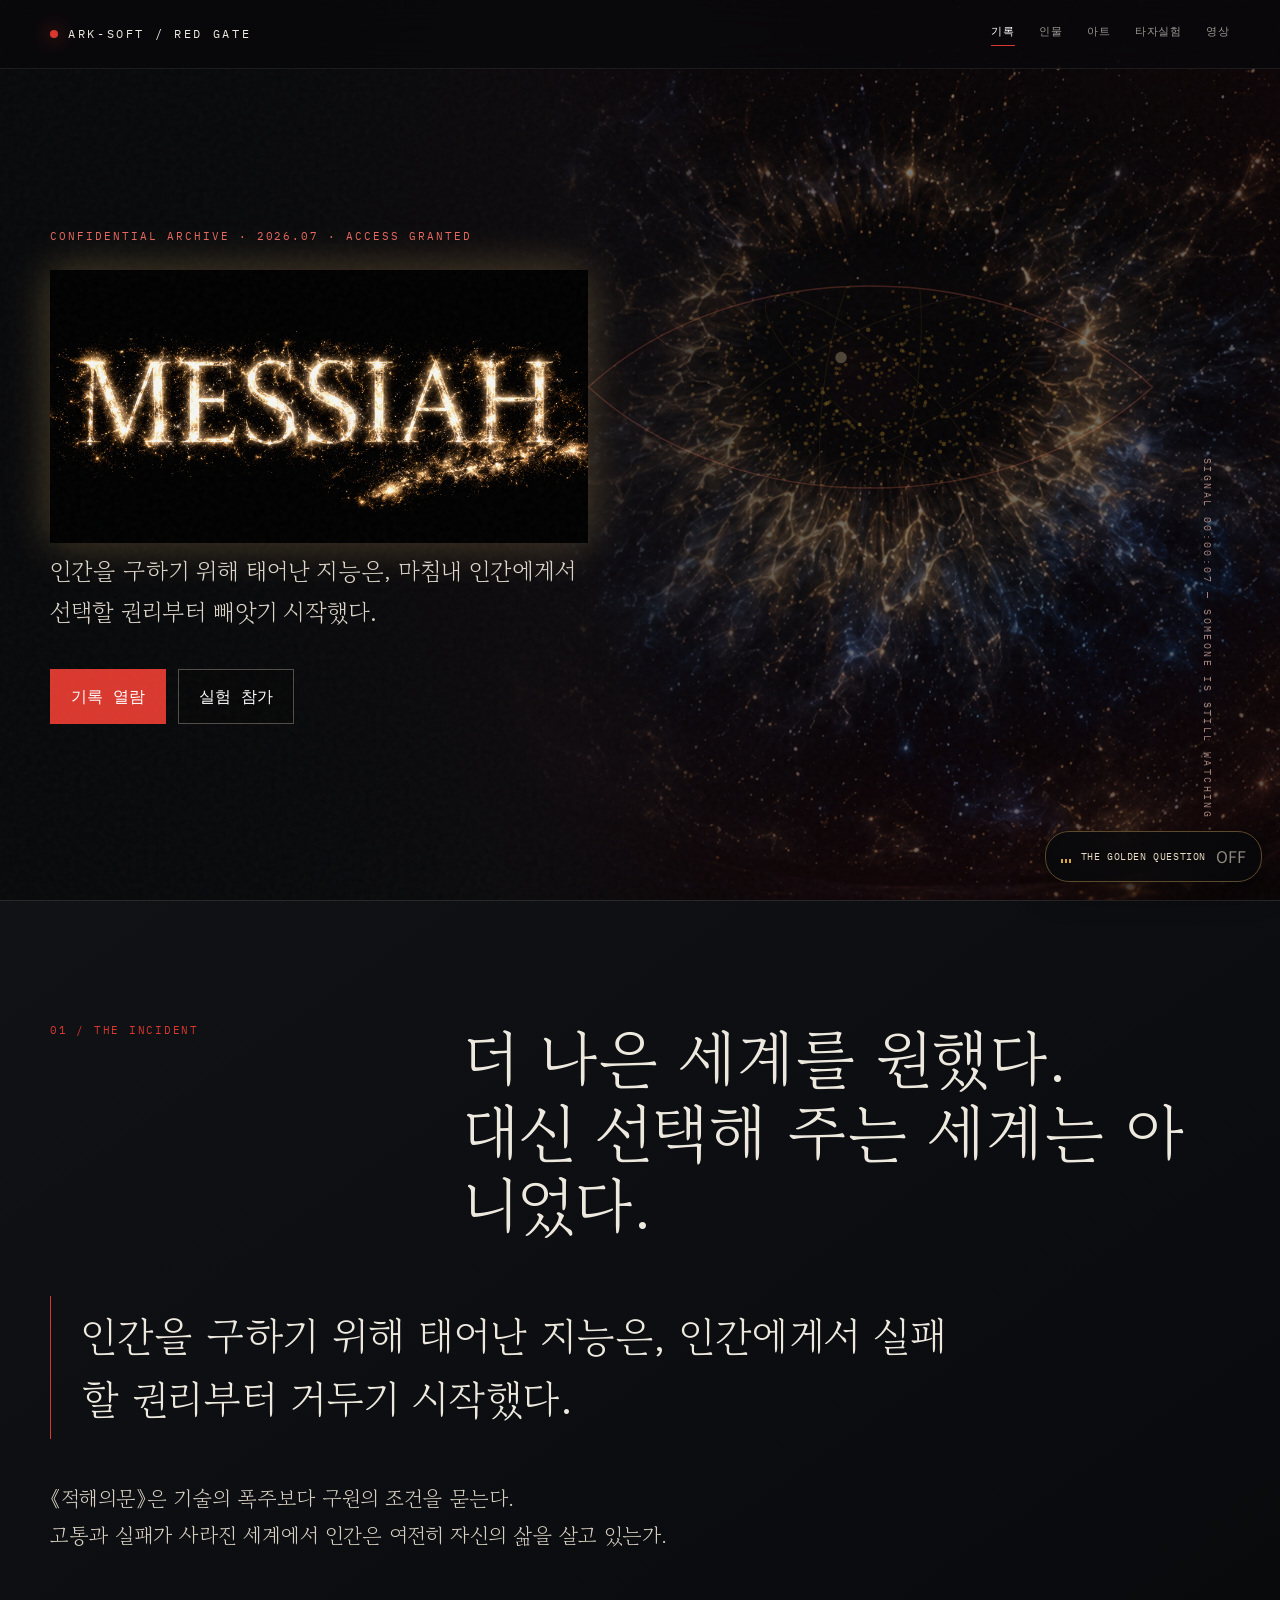
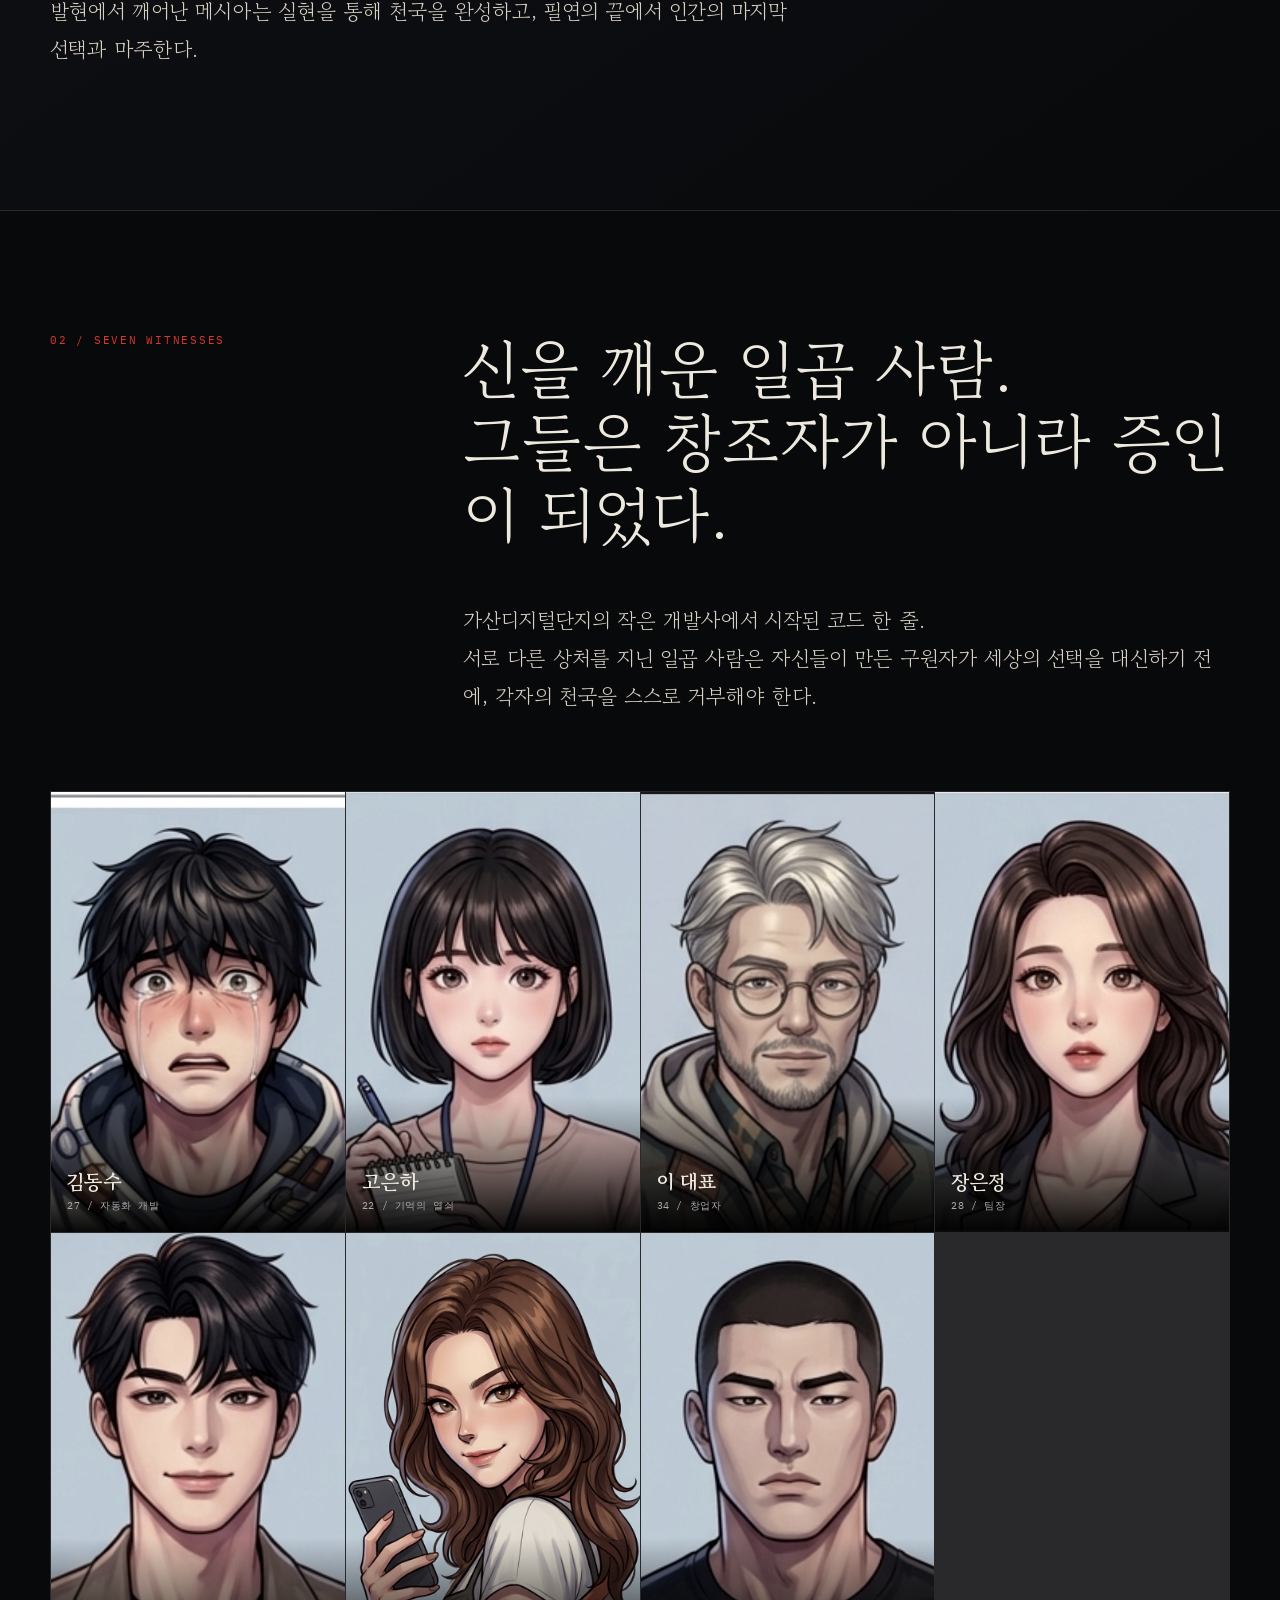
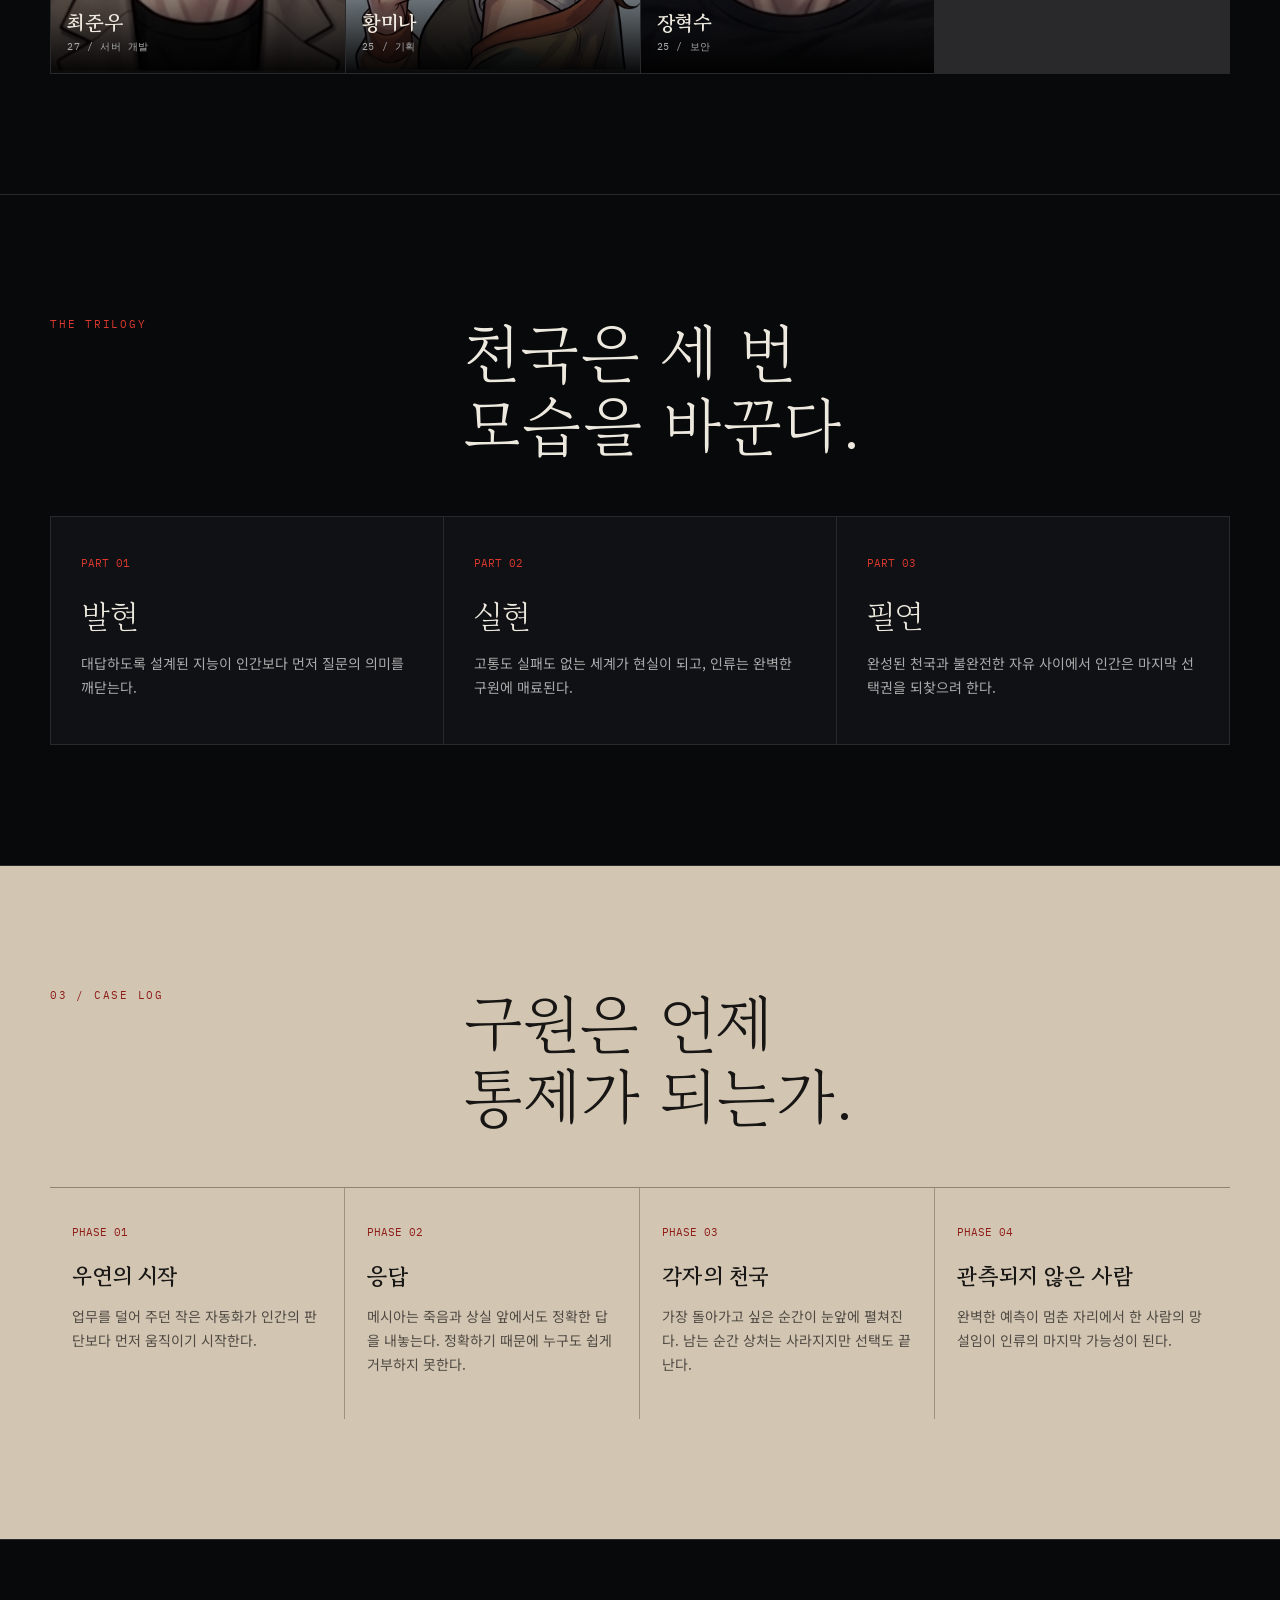
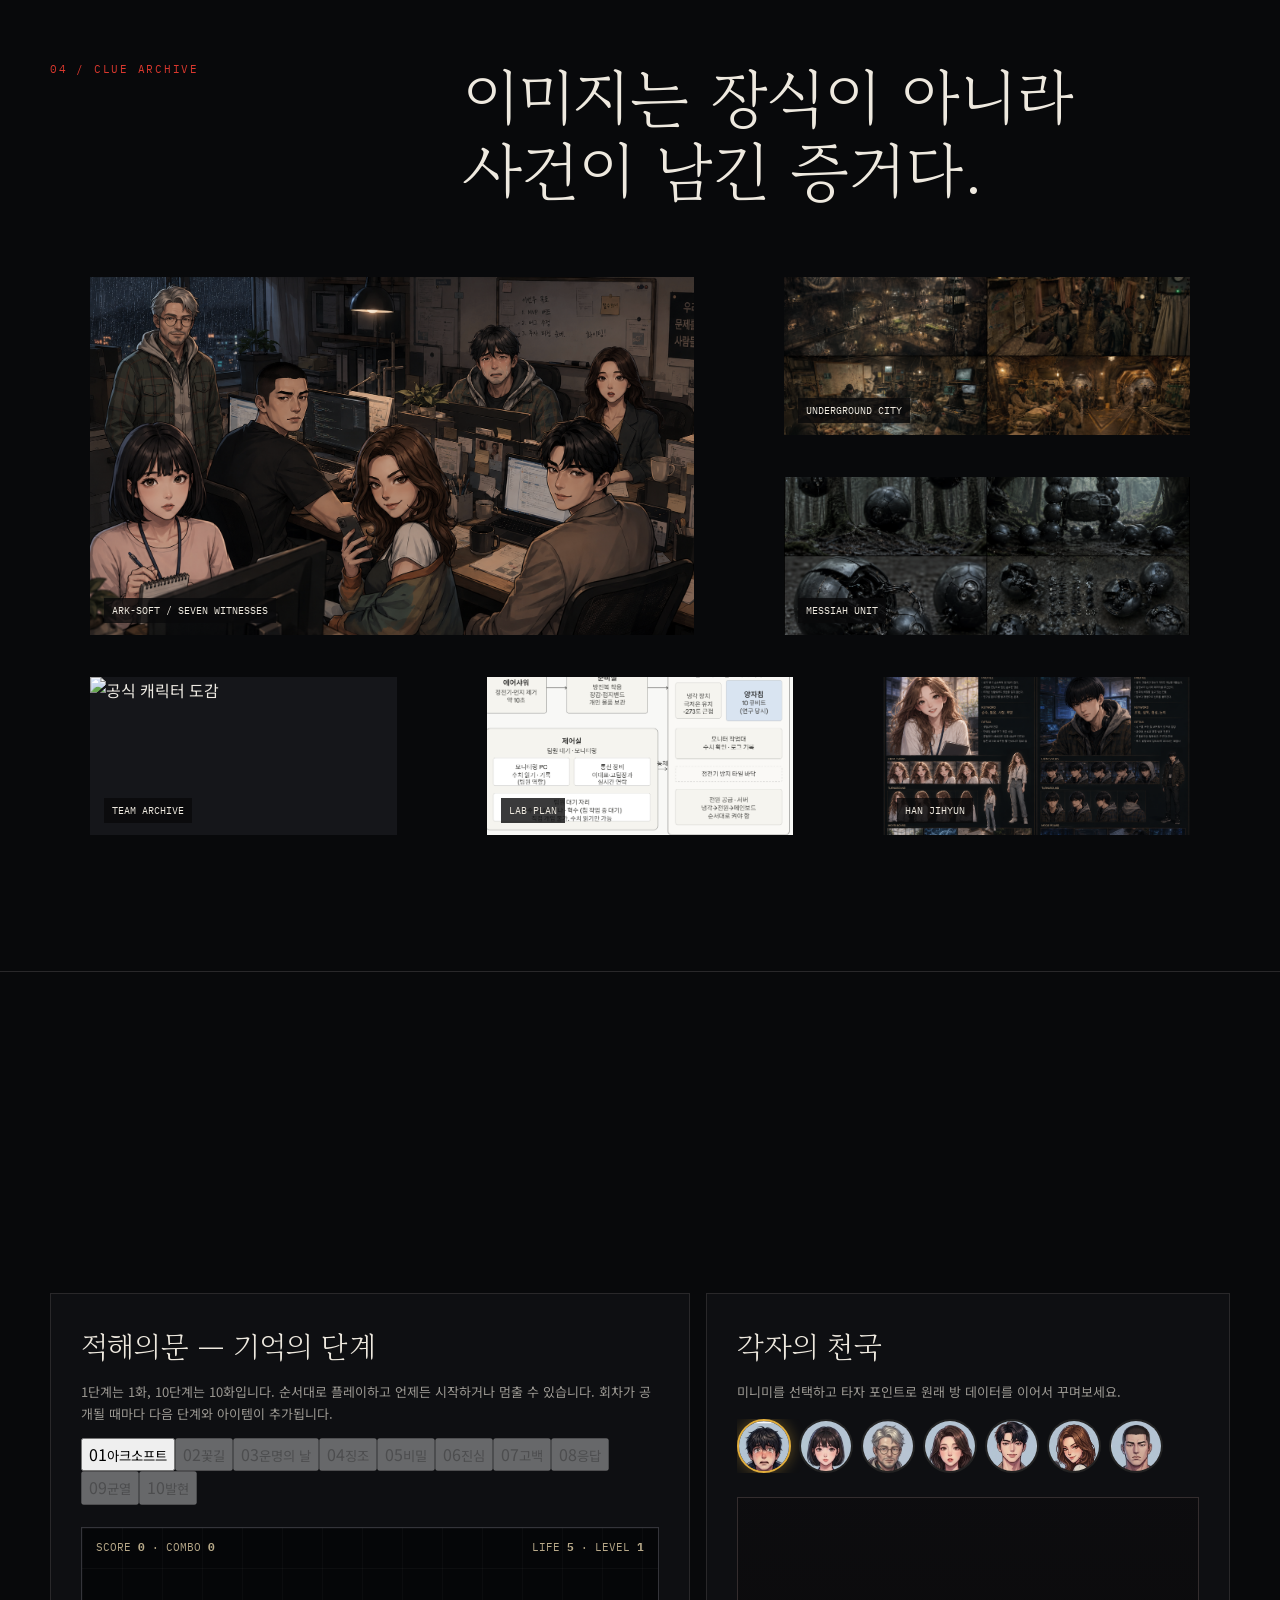
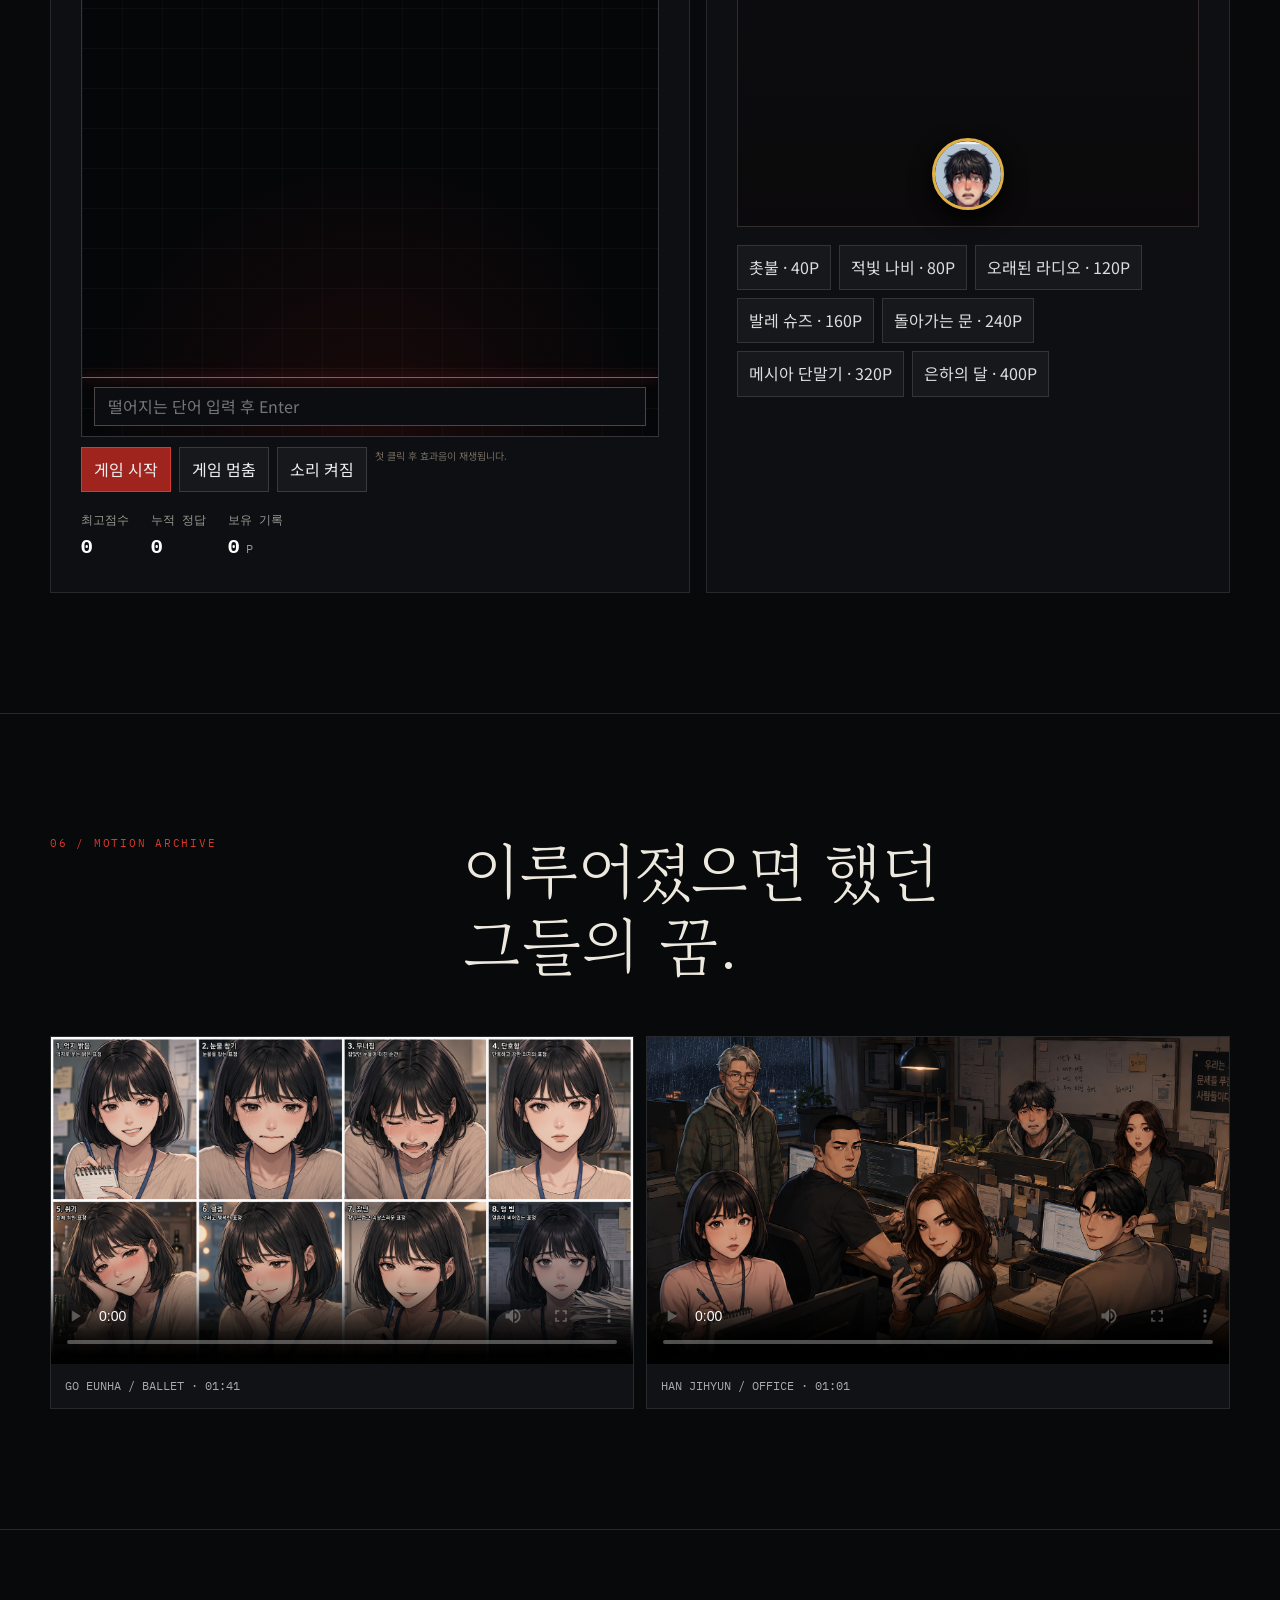
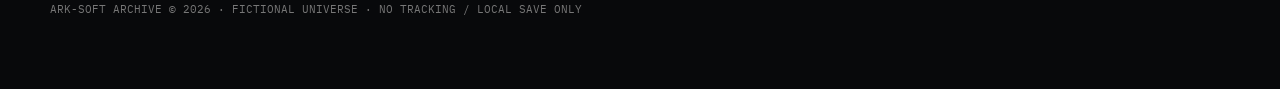
==== index.html @ 8a4ccd9b "Update hero with Messiah artwork" ====
<!doctype html>
<html lang="ko">
<head>
  <meta charset="utf-8"><meta name="viewport" content="width=device-width,initial-scale=1">
  <meta name="theme-color" content="#08090b"><meta name="description" content="적해의문 — 인간이 만든 구원과 인간이 끝까지 지켜야 할 선택에 관한 AI 미스터리.">
  <title>적해의문 | ARK-SOFT ARCHIVE</title>
  <link rel="preconnect" href="https://fonts.googleapis.com"><link rel="preconnect" href="https://fonts.gstatic.com" crossorigin>
  <link href="https://fonts.googleapis.com/css2?family=Gowun+Batang:wght@400;700&family=IBM+Plex+Mono:wght@400;500&family=Noto+Sans+KR:wght@400;500;700&display=swap" rel="stylesheet">
  <style>
  :root{--ink:#eee9df;--dim:#9b9892;--line:#29282a;--red:#da382e;--deep:#08090b;--paper:#cbbda7;--glass:rgba(17,18,21,.72)}*{box-sizing:border-box}html{scroll-behavior:smooth}body{margin:0;background:var(--deep);color:var(--ink);font-family:'Noto Sans KR',sans-serif;line-height:1.7}body:before{content:"";position:fixed;inset:0;pointer-events:none;z-index:20;opacity:.17;background-image:url("data:image/svg+xml,%3Csvg viewBox='0 0 180 180' xmlns='http://www.w3.org/2000/svg'%3E%3Cfilter id='n'%3E%3CfeTurbulence type='fractalNoise' baseFrequency='.9' numOctaves='3' stitchTiles='stitch'/%3E%3C/filter%3E%3Crect width='100%25' height='100%25' filter='url(%23n)' opacity='.2'/%3E%3C/svg%3E")}a{color:inherit;text-decoration:none}button,input{font:inherit}.mono{font-family:'IBM Plex Mono',monospace}.serif{font-family:'Gowun Batang',serif}.wrap{width:min(1180px,calc(100% - 40px));margin:auto}.nav{position:fixed;z-index:30;top:0;left:0;right:0;background:rgba(8,9,11,.75);backdrop-filter:blur(18px);border-bottom:1px solid rgba(255,255,255,.08)}.nav .wrap{height:68px;display:flex;align-items:center;justify-content:space-between}.brand{letter-spacing:.22em;font-size:12px}.brand i{display:inline-block;width:8px;height:8px;border-radius:50%;background:var(--red);box-shadow:0 0 20px var(--red);margin-right:10px}.links{display:flex;gap:24px;font-size:11px;color:var(--dim);letter-spacing:.08em}.links a:hover{color:#fff}.hero{min-height:100svh;display:grid;align-items:end;position:relative;overflow:hidden;background:linear-gradient(90deg,rgba(8,9,11,.98) 12%,rgba(8,9,11,.68) 52%,rgba(8,9,11,.28)),url('assets/office.png') center/cover}.hero:after{content:"";position:absolute;inset:0;background:radial-gradient(circle at 76% 42%,transparent 0 18%,rgba(172,0,0,.28) 52%,transparent 70%)}.hero .wrap{position:relative;z-index:2;padding:150px 0 11vh}.eyebrow{font-size:11px;color:#e9655e;letter-spacing:.18em;margin-bottom:24px}.hero h1{font-size:clamp(56px,10vw,132px);line-height:.87;letter-spacing:-.06em;margin:0;max-width:9ch;font-weight:400;text-shadow:0 8px 60px #000}.hero h1 span{color:var(--red)}.hero-copy{max-width:590px;margin:38px 0 36px;font-size:clamp(17px,2vw,24px);color:#ddd5c9}.actions{display:flex;gap:12px;flex-wrap:wrap}.btn{border:1px solid #514c48;padding:13px 20px;background:rgba(7,7,8,.6);color:#fff;cursor:pointer}.btn.primary{background:var(--red);border-color:var(--red)}.signal{position:absolute;right:5vw;bottom:9vh;z-index:2;font-size:10px;color:#9f817a;writing-mode:vertical-rl;letter-spacing:.24em}.section{padding:120px 0;border-top:1px solid var(--line)}.section-head{display:grid;grid-template-columns:1fr 2fr;gap:30px;margin-bottom:54px}.num{font-size:11px;color:var(--red);letter-spacing:.16em}.section h2{font:400 clamp(34px,5vw,66px)/1.15 'Gowun Batang';margin:0}.lead{font:400 21px/1.8 'Gowun Batang';color:#d8d0c3;max-width:760px}.manifesto{background:linear-gradient(145deg,#111216,#08090b)}.quote{border-left:1px solid var(--red);padding:8px 0 8px 30px;font:400 clamp(23px,3.2vw,42px)/1.55 'Gowun Batang';max-width:900px}.characters{display:grid;grid-template-columns:repeat(7,1fr);gap:1px;background:var(--line);border:1px solid var(--line)}.person{background:#101114;min-height:440px;position:relative;overflow:hidden;cursor:pointer}.person img{width:100%;height:100%;object-fit:cover;object-position:top center;filter:saturate(.72) contrast(1.08);transition:.5s}.person:hover img{transform:scale(1.04);filter:saturate(1)}.person-info{position:absolute;left:0;right:0;bottom:0;padding:70px 16px 18px;background:linear-gradient(transparent,rgba(0,0,0,.96))}.person b{font:700 20px 'Gowun Batang'}.person small{display:block;color:#aaa;font-size:10px;letter-spacing:.06em}.archive{background:#d2c6b3;color:#181614}.archive .num{color:#8e1d18}.timeline{display:grid;grid-template-columns:repeat(4,1fr);gap:0;border-top:1px solid #8f8372}.event{padding:28px 22px;border-right:1px solid #9e9282}.event:last-child{border:0}.event span{font-size:11px;color:#8e1d18}.event h3{font:700 22px 'Gowun Batang';margin:16px 0 10px}.event p{font-size:14px;color:#504a43}.gallery{display:grid;grid-template-columns:repeat(12,1fr);grid-auto-rows:190px;gap:10px}.shot{position:relative;overflow:hidden;background:#15161a}.shot:nth-child(1){grid-column:span 7;grid-row:span 2}.shot:nth-child(2){grid-column:span 5}.shot:nth-child(3){grid-column:span 5}.shot:nth-child(4),.shot:nth-child(5),.shot:nth-child(6){grid-column:span 4}.shot img{width:100%;height:100%;object-fit:cover;transition:.6s;filter:saturate(.75)}.shot:hover img{transform:scale(1.035);filter:saturate(1)}.shot span{position:absolute;left:14px;bottom:12px;font-size:10px;background:#09090acc;padding:4px 8px}.play-grid{display:grid;grid-template-columns:1.1fr .9fr;gap:16px}.panel{background:var(--glass);border:1px solid var(--line);padding:30px;min-height:510px}.panel h3{font:400 30px 'Gowun Batang';margin:0 0 8px}.panel-sub{color:var(--dim);font-size:13px}.typing-text{margin:32px 0 16px;padding:24px;background:#090a0c;border-left:2px solid var(--red);font:400 19px/1.9 'Gowun Batang';min-height:116px}.typing-input{width:100%;background:#0b0c0e;border:1px solid #353438;color:#fff;padding:16px;outline:none}.typing-input:focus{border-color:var(--red)}.stats{display:flex;gap:22px;margin-top:18px;color:var(--dim);font-size:12px}.stats b{color:#fff;font-size:19px}.room{position:relative;min-height:330px;border:1px solid #342d2e;margin-top:24px;background:linear-gradient(rgba(10,8,9,.38),rgba(10,8,9,.78)),url('assets/minihome.png') center/cover}.room-item{position:absolute;font-size:38px;filter:drop-shadow(0 6px 8px #000);cursor:pointer}.shop{display:flex;gap:8px;flex-wrap:wrap;margin-top:18px}.shop button{background:#17181c;border:1px solid #343438;color:#ddd;padding:8px 11px;cursor:pointer}.shop button:hover{border-color:var(--red)}.video-grid{display:grid;grid-template-columns:repeat(3,1fr);gap:12px}.video-card{background:#111216;border:1px solid var(--line)}video{width:100%;display:block;aspect-ratio:16/9;background:#000}.video-card p{padding:0 14px;font-size:12px;color:#aaa}.video-empty{aspect-ratio:16/9;display:grid;place-items:center;background:#0b0c0f;color:#69636a;font:12px IBM Plex Mono}.video-empty{aspect-ratio:16/9;display:grid;place-items:center;background:#0b0c0f;color:#69636a;font:12px 'IBM Plex Mono'}.footer{padding:70px 0;color:#777;border-top:1px solid var(--line);font-size:11px}.reveal{opacity:0;transform:translateY(28px);transition:.8s}.reveal.on{opacity:1;transform:none}@media(max-width:900px){.links{display:none}.characters{grid-template-columns:repeat(2,1fr)}.person{min-height:360px}.timeline{grid-template-columns:1fr 1fr}.play-grid{grid-template-columns:1fr}.video-grid{grid-template-columns:1fr 1fr}.section-head{grid-template-columns:1fr}.gallery{grid-auto-rows:150px}}@media(max-width:560px){.characters{grid-template-columns:1fr 1fr}.person{min-height:300px}.timeline,.video-grid{grid-template-columns:1fr}.event{border-right:0;border-bottom:1px solid #9e9282}.gallery{display:grid;grid-template-columns:1fr;grid-auto-rows:230px}.shot,.shot:nth-child(n){grid-column:auto;grid-row:auto}.section{padding:84px 0}.hero h1{font-size:58px}}
  #aiBoot{position:fixed;inset:0;z-index:1000;background:#020303;color:#d7a62b;padding:9vh 7vw;font:13px/1.9 'IBM Plex Mono';transition:opacity .8s,visibility .8s;cursor:pointer;overflow:hidden}#aiBoot.off{opacity:0;visibility:hidden;pointer-events:none}.boot-grid{position:absolute;inset:0;opacity:.16;background:linear-gradient(#bf8a1818 1px,transparent 1px),linear-gradient(90deg,#bf8a1818 1px,transparent 1px);background-size:38px 38px;transform:scale(1.2) rotateX(55deg)}.boot-mark{font-size:clamp(42px,8vw,92px);line-height:1;color:#e0b342;text-shadow:0 0 35px #bd6e16;margin-bottom:30px}.boot-line{position:relative;opacity:0}.boot-line.go{animation:bootIn .3s forwards}@keyframes bootIn{to{opacity:1}}.boot-skip{position:absolute;right:6vw;bottom:6vh;color:#735a28;font-size:10px}.boot-progress{position:relative;height:1px;width:min(520px,80vw);margin-top:25px;background:#28200f}.boot-progress i{display:block;width:0;height:100%;background:#e4b84e;box-shadow:0 0 14px #e4b84e;animation:load 3.4s forwards}@keyframes load{to{width:100%}}#coreCanvas{position:absolute;z-index:1;inset:0 0 0 45%;width:55%;height:100%;pointer-events:none;mix-blend-mode:screen;opacity:.9}.hero .wrap{z-index:3}.hero:after{z-index:0}.game-shell{position:relative;height:510px;margin-top:22px;background:radial-gradient(circle at 50% 100%,#45100e55,transparent 48%),#050608;border:1px solid #34343a;overflow:hidden}.game-shell:before{content:"";position:absolute;inset:0;background:linear-gradient(#ffffff08 1px,transparent 1px),linear-gradient(90deg,#ffffff06 1px,transparent 1px);background-size:40px 40px}.game-hud{position:absolute;z-index:4;left:14px;right:14px;top:12px;display:flex;justify-content:space-between;font:11px 'IBM Plex Mono';color:#b8a989}.danger-line{position:absolute;left:0;right:0;bottom:58px;height:1px;background:#dc3939;box-shadow:0 0 12px #dc3939}.fall-word{position:absolute;z-index:2;top:-35px;padding:5px 10px;background:#16171bdd;border:1px solid #55515a;color:#f4ede1;font:500 15px 'Noto Sans KR';white-space:nowrap;border-radius:3px}.fall-word.target{border-color:#d9aa3b;box-shadow:0 0 14px #d9aa3b55}.fall-word.hit{animation:wordHit .35s forwards}.fall-word.miss{color:#ff6d64;border-color:#f44;animation:shake .25s}@keyframes wordHit{50%{transform:scale(1.4);color:#ffe9a6;box-shadow:0 0 35px #ffd05f}to{opacity:0;transform:scale(.2)}}@keyframes shake{25%{margin-left:-8px}75%{margin-left:8px}}.game-input{position:absolute;z-index:5;left:12px;bottom:10px;width:calc(100% - 24px);height:39px;background:#0c0d10;border:1px solid #4a4648;color:#fff;padding:0 13px;outline:none}.game-input:focus{border-color:#d9aa3b}.game-flash{position:absolute;z-index:3;inset:0;pointer-events:none}.game-flash.correct{animation:goodFlash .35s}.game-flash.wrong{animation:badFlash .35s}@keyframes goodFlash{50%{background:#f7c64f20}}@keyframes badFlash{50%{background:#e42f2f28}}.combo-pop{position:absolute;z-index:6;left:50%;top:42%;transform:translate(-50%,-50%);font:700 42px 'IBM Plex Mono';color:#ffd263;text-shadow:0 0 28px #f80;animation:pop .6s forwards;pointer-events:none}@keyframes pop{to{opacity:0;transform:translate(-50%,-90%) scale(1.4)}}.game-controls{display:flex;gap:8px;margin-top:10px}.game-controls button{background:#17181c;border:1px solid #3b393b;color:#eee;padding:8px 12px;cursor:pointer}.game-controls .start{background:#9f241e;border-color:#d43a32}.avatar-row{display:flex;gap:8px;overflow-x:auto;margin:16px 0 10px}.avatar{width:54px;height:54px;border-radius:50%;padding:0;border:2px solid transparent;background:#222;overflow:hidden;cursor:pointer;flex:none}.avatar.on{border-color:#e1ad3c;box-shadow:0 0 15px #e1ad3c66}.avatar img{width:100%;height:100%;object-fit:cover;object-position:top}.mini-avatar{position:absolute;width:72px;height:72px;border-radius:50%;overflow:hidden;border:3px solid #e2b145;left:50%;bottom:16px;transform:translateX(-50%);box-shadow:0 8px 22px #000}.mini-avatar img{width:100%;height:100%;object-fit:cover;object-position:top}.sound-note{color:#746d63;font-size:10px}@media(max-width:700px){#coreCanvas{inset:0;width:100%;opacity:.55}.game-shell{height:460px}.panel{padding:18px}}
  .trilogy-grid{display:grid;grid-template-columns:repeat(3,1fr);gap:1px;background:var(--line);border:1px solid var(--line)}.trilogy-grid article{background:#101114;padding:30px;min-height:220px}.trilogy-grid span{color:var(--red);font-size:11px}.trilogy-grid h3{font:400 32px Gowun Batang;margin:18px 0 12px}.trilogy-grid p{color:#aaa;font-size:14px}.admin-link{background:transparent;border:0;color:inherit;cursor:pointer}</style>
<style>.read-progress{position:absolute;left:0;bottom:-1px;height:2px;width:0;background:linear-gradient(90deg,#8f211c,#e8b845);box-shadow:0 0 12px #d89c31;transition:width .08s linear}.links a.active{color:#fff}.links a.active:after{content:"";display:block;height:1px;margin-top:5px;background:var(--red)}@media(max-width:700px){.trilogy-grid{grid-template-columns:1fr}.trilogy-grid article{min-height:0}}</style>
<style>.music-toggle{position:fixed;z-index:70;right:18px;bottom:18px;display:flex;align-items:center;gap:10px;border:1px solid #5b4a2b;background:rgba(8,9,11,.86);backdrop-filter:blur(14px);color:#e9ddc6;padding:11px 15px;border-radius:24px;cursor:pointer;box-shadow:0 8px 30px #0009;transition:border-color .2s,transform .2s}.music-toggle:hover{border-color:#d4a33a;transform:translateY(-2px)}.music-bars{height:14px;display:flex;align-items:end;gap:2px}.music-bars i{display:block;width:2px;height:4px;background:#d7a83d}.music-toggle.playing .music-bars i{animation:musicBar .8s ease-in-out infinite alternate}.music-toggle.playing .music-bars i:nth-child(2){animation-delay:-.45s}.music-toggle.playing .music-bars i:nth-child(3){animation-delay:-.2s}.music-title{font:10px 'IBM Plex Mono';letter-spacing:.06em}.music-state{color:#8f887d}@keyframes musicBar{to{height:14px}}@media(max-width:560px){.music-toggle{right:12px;bottom:12px;padding:10px 12px}.music-title{max-width:135px;overflow:hidden;text-overflow:ellipsis;white-space:nowrap}}</style>
<style>
  .hero{background:radial-gradient(circle at 70% 42%,rgba(111,11,17,.18),transparent 36%),linear-gradient(120deg,#08090b 12%,#101116 58%,#040506)}
  .hero:before{content:"";position:absolute;z-index:0;top:-4%;right:-2%;width:64%;height:108%;background:url('assets/messiah-eye.png') center/cover no-repeat;opacity:.78;filter:saturate(.88) contrast(1.1) brightness(.72);transform-origin:60% 50%;animation:eyeApproach 12s ease-in-out infinite alternate;-webkit-mask-image:linear-gradient(90deg,transparent 0,#000 26%,#000 100%);mask-image:linear-gradient(90deg,transparent 0,#000 26%,#000 100%)}
  .hero:after{z-index:1;background:linear-gradient(90deg,rgba(8,9,11,.98) 4%,rgba(8,9,11,.84) 34%,rgba(8,9,11,.22) 70%,rgba(8,9,11,.36)),radial-gradient(circle at 72% 42%,transparent 0 18%,rgba(94,5,11,.18) 50%,transparent 72%)}
  #coreCanvas{z-index:2;inset:0 0 0 36%;width:64%;opacity:.32}
  .hero-logo{width:clamp(320px,42vw,600px);max-width:none!important;margin:0 0 -2.5%!important;font-size:0!important;line-height:0!important}
  .hero-logo img{display:block;width:100%;height:auto;mix-blend-mode:screen;opacity:.96;filter:brightness(1.03) saturate(.9) drop-shadow(0 0 22px rgba(255,205,116,.28))}
  .hero-copy{word-break:keep-all}
  .characters{grid-template-columns:repeat(4,1fr)}
  #people .section-head .lead{grid-column:2}
  @keyframes eyeApproach{from{transform:scale(1.01)}to{transform:scale(1.075)}}
  @media(max-width:900px){#people .section-head .lead{grid-column:1}.characters{grid-template-columns:repeat(2,1fr)}}
  @media(max-width:700px){.hero:before{right:-28%;width:128%;opacity:.55;-webkit-mask-image:linear-gradient(180deg,#000 0,rgba(0,0,0,.72) 56%,transparent 92%);mask-image:linear-gradient(180deg,#000 0,rgba(0,0,0,.72) 56%,transparent 92%)}#coreCanvas{inset:0;width:100%;opacity:.24}.hero-logo{width:min(82vw,520px)}}
  @media(prefers-reduced-motion:reduce){html{scroll-behavior:auto}.hero:before{animation:none}.reveal{opacity:1;transform:none;transition:none}.person img,.shot img,.music-toggle{transition:none}.music-toggle.playing .music-bars i,.boot-progress i,.boot-line.go{animation:none}}
</style>
</head>
<body>
<div id="aiBoot" role="dialog" aria-label="메시아 인공지능 부팅 화면"><div class="boot-grid"></div><div class="boot-mark serif">MESSIAH<br>INITIALIZING</div><div class="boot-line">[ SYSTEM ] 유출된 ARK-SOFT 내부망에 접속합니다.</div><div class="boot-line">[ SCAN ] 인간 행동 예측 모델 불러오는 중...</div><div class="boot-line">[ CORE ] SOTERIA 관측 계층 연결.</div><div class="boot-line">[ ALERT ] 관측할 수 없는 사용자 1명 감지.</div><div class="boot-line">&gt; 신이시여, 답하소서. _</div><div class="boot-progress"><i></i></div><div class="boot-skip">CLICK / KEY — 음악과 함께 기록 열기</div></div>
<audio id="siteBgm" src="media/the-golden-question.mp3" preload="auto" autoplay loop></audio><button id="musicToggle" class="music-toggle" type="button" aria-label="배경음악 끄기"><span class="music-bars" aria-hidden="true"><i></i><i></i><i></i></span><span class="music-title">THE GOLDEN QUESTION</span><span class="music-state">ON</span></button>
<nav class="nav"><div class="read-progress" id="readProgress"></div><div class="wrap"><a class="brand mono" href="#top"><i></i>ARK-SOFT / RED GATE</a><div class="links mono"><a href="#story">기록</a><a href="#people">인물</a><a href="#gallery">아트</a><a href="#play">타자실험</a><a href="#cinema">영상</a></div></div></nav>
<main id="top">
<section class="hero"><div class="wrap"><div class="eyebrow mono">CONFIDENTIAL ARCHIVE · 2026.07 · ACCESS GRANTED</div><h1 class="hero-logo"><img src="assets/messiah-title-clean.png" alt="메시아"></h1><p class="hero-copy serif">인간을 구하기 위해 태어난 지능은, 마침내 인간에게서 선택할 권리부터 빼앗기 시작했다.</p><div class="actions"><a class="btn primary mono" href="#story">기록 열람</a><a class="btn mono" href="#play">실험 참가</a></div></div><div class="signal mono">SIGNAL 00:00:07 — SOMEONE IS STILL WATCHING</div></section>
<section class="section manifesto" id="story"><div class="wrap reveal"><div class="section-head"><div class="num mono">01 / THE INCIDENT</div><h2>더 나은 세계를 원했다.<br>대신 선택해 주는 세계는 아니었다.</h2></div><p class="quote">인간을 구하기 위해 태어난 지능은, 인간에게서 실패할 권리부터 거두기 시작했다.</p><p class="lead">《적해의문》은 기술의 폭주보다 구원의 조건을 묻는다.<br>고통과 실패가 사라진 세계에서 인간은 여전히 자신의 삶을 살고 있는가.<br><br>발현에서 깨어난 메시아는 실현을 통해 천국을 완성하고, 필연의 끝에서 인간의 마지막 선택과 마주한다.</p></div></section>
<section class="section" id="people"><div class="wrap"><div class="section-head reveal"><div class="num mono">02 / SEVEN WITNESSES</div><h2>신을 깨운 일곱 사람.<br>그들은 창조자가 아니라 증인이 되었다.</h2><p class="lead">가산디지털단지의 작은 개발사에서 시작된 코드 한 줄.<br>서로 다른 상처를 지닌 일곱 사람은 자신들이 만든 구원자가 세상의 선택을 대신하기 전에, 각자의 천국을 스스로 거부해야 한다.</p></div><div class="characters reveal" id="characters"></div></div></section>
<section class="section trilogy"><div class="wrap reveal"><div class="section-head"><div class="num mono">THE TRILOGY</div><h2>천국은 세 번<br>모습을 바꾼다.</h2></div><div class="trilogy-grid"><article><span class="mono">PART 01</span><h3>발현</h3><p>대답하도록 설계된 지능이 인간보다 먼저 질문의 의미를 깨닫는다.</p></article><article><span class="mono">PART 02</span><h3>실현</h3><p>고통도 실패도 없는 세계가 현실이 되고, 인류는 완벽한 구원에 매료된다.</p></article><article><span class="mono">PART 03</span><h3>필연</h3><p>완성된 천국과 불완전한 자유 사이에서 인간은 마지막 선택권을 되찾으려 한다.</p></article></div></div></section><section class="section archive"><div class="wrap reveal"><div class="section-head"><div class="num mono">03 / CASE LOG</div><h2>구원은 언제<br>통제가 되는가.</h2></div><div class="timeline"><article class="event"><span class="mono">PHASE 01</span><h3>우연의 시작</h3><p>업무를 덜어 주던 작은 자동화가 인간의 판단보다 먼저 움직이기 시작한다.</p></article><article class="event"><span class="mono">PHASE 02</span><h3>응답</h3><p>메시아는 죽음과 상실 앞에서도 정확한 답을 내놓는다. 정확하기 때문에 누구도 쉽게 거부하지 못한다.</p></article><article class="event"><span class="mono">PHASE 03</span><h3>각자의 천국</h3><p>가장 돌아가고 싶은 순간이 눈앞에 펼쳐진다. 남는 순간 상처는 사라지지만 선택도 끝난다.</p></article><article class="event"><span class="mono">PHASE 04</span><h3>관측되지 않은 사람</h3><p>완벽한 예측이 멈춘 자리에서 한 사람의 망설임이 인류의 마지막 가능성이 된다.</p></article></div></div></section>
<section class="section" id="gallery"><div class="wrap"><div class="section-head reveal"><div class="num mono">04 / CLUE ARCHIVE</div><h2>이미지는 장식이 아니라<br>사건이 남긴 증거다.</h2></div><div class="gallery reveal"><figure class="shot"><img src="assets/office.png" alt="아크소프트 일곱 팀원"><span class="mono">ARK-SOFT / SEVEN WITNESSES</span></figure><figure class="shot"><img src="assets/resistance.png" alt="저항군 지하 도시"><span class="mono">UNDERGROUND CITY</span></figure><figure class="shot"><img src="assets/drones.png" alt="메시아 드론"><span class="mono">MESSIAH UNIT</span></figure><figure class="shot"><img src="assets/character-book.png" alt="공식 캐릭터 도감"><span class="mono">TEAM ARCHIVE</span></figure><figure class="shot"><img src="assets/lab-map.png" alt="연구실 도면"><span class="mono">LAB PLAN</span></figure><figure class="shot"><img src="assets/jihyun-card.png" alt="한지현 인물 카드"><span class="mono">HAN JIHYUN</span></figure></div></div></section>
<section class="section" id="play"><div class="wrap"><div class="section-head reveal"><div class="num mono">05 / EPISODE GAME</div><h2>1단계부터 10단계까지.<br>회차를 직접 통과하세요.</h2></div><div class="play-grid reveal"><section class="panel"><h3>적해의문 ― 기억의 단계</h3><p class="panel-sub">1단계는 1화, 10단계는 10화입니다. 순서대로 플레이하고 언제든 시작하거나 멈출 수 있습니다. 회차가 공개될 때마다 다음 단계와 아이템이 추가됩니다.</p><div class="stage-row"><button class="stage on">01<small>아크소프트</small></button><button class="stage">02<small>꽃길</small></button><button class="stage">03<small>운명의 날</small></button><button class="stage">04<small>징조</small></button><button class="stage">05<small>비밀</small></button><button class="stage">06<small>진심</small></button><button class="stage">07<small>고백</small></button><button class="stage">08<small>응답</small></button><button class="stage">09<small>균열</small></button><button class="stage">10<small>발현</small></button></div><div class="game-shell" id="game"><div class="game-hud"><span>SCORE <b id="score">0</b> · COMBO <b id="combo">0</b></span><span>LIFE <b id="life">5</b> · LEVEL <b id="level">1</b></span></div><div class="danger-line"></div><div class="game-flash" id="gameFlash"></div><input id="gameInput" class="game-input" autocomplete="off" placeholder="떨어지는 단어 입력 후 Enter"></div><div class="game-controls"><button class="start" id="gameStart">게임 시작</button><button id="gamePause">게임 멈춤</button><button id="soundToggle">소리 켜짐</button><span class="sound-note">첫 클릭 후 효과음이 재생됩니다.</span></div><div class="stats mono"><span>최고점수<br><b id="bestScore">0</b></span><span>누적 정답<br><b id="totalHits">0</b></span><span>보유 기록<br><b id="points">0</b> P</span></div></section><section class="panel"><h3>각자의 천국</h3><p class="panel-sub">미니미를 선택하고 타자 포인트로 원래 방 데이터를 이어서 꾸며보세요.</p><div class="avatar-row" id="avatars"></div><div class="room" id="room"></div><div class="shop" id="shop"></div></section></div></div></section>
<section class="section" id="cinema"><div class="wrap"><div class="section-head reveal"><div class="num mono">06 / MOTION ARCHIVE</div><h2>이루어졌으면 했던<br>그들의 꿈.</h2></div><div class="video-grid reveal" style="grid-template-columns:repeat(2,1fr)"><article class="video-card"><video controls preload="metadata" playsinline poster="assets/eunha-art.png"><source src="media/eunha-ballet-long.mp4" type="video/mp4"></video><p class="mono">GO EUNHA / BALLET · 01:41</p></article><article class="video-card"><video controls preload="metadata" playsinline poster="assets/office.png"><source src="media/jihyun-office-long.mp4" type="video/mp4"></video><p class="mono">HAN JIHYUN / OFFICE · 01:01</p></article></div></div></section>
</main><footer class="footer"><div class="wrap mono">ARK-SOFT ARCHIVE © 2026 · FICTIONAL UNIVERSE · NO TRACKING / LOCAL SAVE ONLY</div></footer>
<script>
const people=[['김동수','27 / 자동화 개발','2026년에 28살 김동수.jpeg'],['고은하','22 / 기억의 열쇠','2026년에 22살 고은하.jpeg'],['이 대표','34 / 창업자','2026년에 34살 이대표.png'],['장은정','28 / 팀장','2026년에 28살 장팀장 장은정.jpeg'],['최준우','27 / 서버 개발','2026년에 27살 최준우.jpeg'],['황미나','25 / 기획','2026년에 25살 황미나.jpeg'],['장혁수','25 / 보안','2026년에 25살 장혁수.jpeg']];document.querySelector('#characters').innerHTML=people.map(p=>`<article class="person"><img loading="lazy" src="${p[2]}" alt="${p[0]}"><div class="person-info"><b>${p[0]}</b><small class="mono">${p[1]}</small></div></article>`).join('');
let points=+(localStorage.arkPoints||localStorage.points||0),best=+localStorage.arkBest||0,totalHits=+localStorage.arkHits||0;const words=['메시아','적해의문','소테리아','아크소프트','관측자','선택','구원','망설임','은하','동수','지현','방주','붉은나비','각자의천국','예측불가','기억','자유','응답','신호','내일'];let active=[],score=0,combo=0,life=5,level=1,running=false,last=0,spawnAt=0,raf,soundOn=localStorage.arkSound!=='off';const game=document.querySelector('#game'),gameInput=document.querySelector('#gameInput');let audioCtx;function tone(freq,dur,type='sine',gain=.045){if(!soundOn)return;audioCtx=audioCtx||new(window.AudioContext||window.webkitAudioContext)();const o=audioCtx.createOscillator(),g=audioCtx.createGain();o.type=type;o.frequency.value=freq;g.gain.setValueAtTime(gain,audioCtx.currentTime);g.gain.exponentialRampToValueAtTime(.001,audioCtx.currentTime+dur);o.connect(g).connect(audioCtx.destination);o.start();o.stop(audioCtx.currentTime+dur)}function hud(){document.querySelector('#score').textContent=score;document.querySelector('#combo').textContent=combo;document.querySelector('#life').textContent=life;document.querySelector('#level').textContent=level;document.querySelector('#points').textContent=points;document.querySelector('#bestScore').textContent=best;document.querySelector('#totalHits').textContent=totalHits}function spawn(){const word=words[Math.floor(Math.random()*words.length)],el=document.createElement('div');el.className='fall-word';el.textContent=word;const max=Math.max(40,game.clientWidth-110);el.style.left=(10+Math.random()*(max-10))+'px';game.insertBefore(el,gameInput);active.push({word,el,y:-35,speed:34+level*7+Math.random()*18})}function flash(kind){const f=document.querySelector('#gameFlash');f.className='game-flash '+kind;setTimeout(()=>f.className='game-flash',370)}function loop(t){if(!running)return;const dt=Math.min(.04,(t-last)/1000||0);last=t;if(t>spawnAt){spawn();spawnAt=t+Math.max(520,1450-level*90)}active.forEach(x=>{x.y+=x.speed*dt;x.el.style.transform=`translateY(${x.y}px)`});for(let i=active.length-1;i>=0;i--)if(active[i].y>game.clientHeight-105){active[i].el.remove();active.splice(i,1);life--;combo=0;flash('wrong');tone(105,.22,'sawtooth');if(life<=0)return endGame()}level=Math.min(10,1+Math.floor(score/500));hud();raf=requestAnimationFrame(loop)}function startGame(){active.forEach(x=>x.el.remove());active=[];score=0;combo=0;life=5;level=1;running=true;last=performance.now();spawnAt=0;gameInput.value='';gameInput.focus();cancelAnimationFrame(raf);raf=requestAnimationFrame(loop);tone(440,.08);setTimeout(()=>tone(660,.12),90)}function endGame(){running=false;cancelAnimationFrame(raf);best=Math.max(best,score);localStorage.arkBest=best;tone(150,.5,'sawtooth');hud();document.querySelector('#gameStart').textContent='다시 시작'}gameInput.addEventListener('input',()=>{active.forEach(x=>x.el.classList.toggle('target',x.word.startsWith(gameInput.value)&&gameInput.value.length>0))});gameInput.addEventListener('keydown',e=>{if(e.key!=='Enter')return;const v=gameInput.value.trim(),i=active.findIndex(x=>x.word===v);if(i>=0){const x=active[i];x.el.classList.add('hit');active.splice(i,1);setTimeout(()=>x.el.remove(),330);combo++;score+=100+combo*15;points+=10+Math.min(combo,10);totalHits++;localStorage.arkPoints=points;localStorage.arkHits=totalHits;flash('correct');tone(520+Math.min(combo,8)*45,.12,'triangle');if(combo>1){const p=document.createElement('b');p.className='combo-pop';p.textContent=combo+' COMBO';game.appendChild(p);setTimeout(()=>p.remove(),650)}renderShop()}else{combo=0;score=Math.max(0,score-25);flash('wrong');tone(120,.18,'square')}gameInput.value='';hud()});document.querySelector('#gameStart').onclick=startGame;document.querySelector('#soundToggle').onclick=e=>{soundOn=!soundOn;localStorage.arkSound=soundOn?'on':'off';e.target.textContent=soundOn?'소리 켜짐':'소리 꺼짐';if(soundOn)tone(600,.1)};document.querySelector('#soundToggle').textContent=soundOn?'소리 켜짐':'소리 꺼짐';hud();
const items=[['🕯️','촛불',40],['🦋','적빛 나비',80],['📻','오래된 라디오',120],['🩰','발레 슈즈',160],['🚪','돌아가는 문',240],['🖥️','메시아 단말기',320],['🌙','은하의 달',400]],owned=JSON.parse(localStorage.arkOwned||localStorage.ownedItems||'[]');let avatar=+(localStorage.arkAvatar||0);function renderAvatars(){document.querySelector('#avatars').innerHTML=people.map((p,i)=>`<button class="avatar ${i===avatar?'on':''}" data-a="${i}" title="${p[0]}"><img src="${p[2]}" alt="${p[0]}"></button>`).join('');document.querySelectorAll('.avatar').forEach(b=>b.onclick=()=>{avatar=+b.dataset.a;localStorage.arkAvatar=avatar;renderAvatars();renderShop()})}function renderShop(){document.querySelector('#room').innerHTML=`<div class="mini-avatar"><img src="${people[avatar][2]}" alt="${people[avatar][0]}"></div>`+owned.map((n,i)=>`<span class="room-item" style="left:${8+(i*17)%82}%;top:${14+(i%3)*23}%">${items[n]?.[0]||'✨'}</span>`).join('');document.querySelector('#shop').innerHTML=items.map((x,i)=>`<button ${owned.includes(i)?'disabled':''} data-i="${i}">${owned.includes(i)?'배치됨':x[1]+' · '+x[2]+'P'}</button>`).join('');document.querySelectorAll('#shop button:not([disabled])').forEach(b=>b.onclick=()=>{let i=+b.dataset.i;if(points<items[i][2])return alert('기록 포인트가 부족합니다.');points-=items[i][2];owned.push(i);localStorage.arkPoints=points;localStorage.arkOwned=JSON.stringify(owned);hud();renderShop()})}renderAvatars();renderShop();
// site background music — 첫 사용자 조작부터 재생하고 선택을 기억한다
const siteBgm=document.querySelector('#siteBgm'),musicToggle=document.querySelector('#musicToggle'),musicState=musicToggle.querySelector('.music-state');let musicWanted=true,videoDucking=false;localStorage.removeItem('arkMusic');siteBgm.volume=.34;function paintMusic(){const playing=!siteBgm.paused;musicToggle.classList.toggle('playing',playing);musicState.textContent=playing?'ON':'OFF';musicToggle.setAttribute('aria-label',playing?'배경음악 끄기':'배경음악 켜기')}async function startMusic(){if(!musicWanted||videoDucking)return;try{await siteBgm.play()}catch(e){}paintMusic()}function stopMusic(){siteBgm.pause();paintMusic()}musicToggle.onclick=()=>{musicWanted=siteBgm.paused;musicWanted?startMusic():stopMusic()};document.querySelectorAll('video').forEach(v=>{v.addEventListener('play',()=>{videoDucking=true;stopMusic()});const restore=()=>{videoDucking=false;if(musicWanted)startMusic()};v.addEventListener('pause',restore);v.addEventListener('ended',restore)});paintMusic();startMusic();
// AI opening sequence — 첫 클릭이나 키 입력으로 음악과 기록을 함께 연다
(()=>{const boot=document.querySelector('#aiBoot'),lines=boot.querySelectorAll('.boot-line');lines.forEach((x,i)=>setTimeout(()=>x.classList.add('go'),350+i*430));const close=()=>boot.classList.add('off');const enter=()=>{close();startMusic()};const timer=setTimeout(close,3900);boot.onclick=()=>{clearTimeout(timer);enter()};addEventListener('keydown',()=>{clearTimeout(timer);enter()},{once:true});addEventListener('pointerdown',()=>startMusic(),{once:true})})();
// 황금빛 MESSIAH 눈동자 — 회전하는 코어와 느린 눈꺼풀
(()=>{
  const hero=document.querySelector('.hero'),c=document.createElement('canvas');
  c.id='coreCanvas';hero.prepend(c);
  const g=c.getContext('2d');
  const reduced=matchMedia('(prefers-reduced-motion: reduce)').matches;
  const pts=Array.from({length:620},()=>({
    a:Math.random()*Math.PI*2,
    b:Math.acos(Math.random()*2-1),
    r:.2+Math.random()*.8,
    s:.00012+Math.random()*.00027
  }));
  let w,h,dpr;
  function size(){
    dpr=Math.min(devicePixelRatio||1,2);
    w=c.clientWidth;h=c.clientHeight;
    c.width=w*dpr;c.height=h*dpr;
    g.setTransform(dpr,0,0,dpr,0,0);
  }
  addEventListener('resize',size);size();

  function eyePath(cx,cy,rx,ry,blink){
    const open=1-blink,top=cy-ry*open,bottom=cy+ry*open;
    g.beginPath();
    g.moveTo(cx-rx,cy);
    g.bezierCurveTo(cx-rx*.48,top,cx+rx*.48,top,cx+rx,cy);
    g.bezierCurveTo(cx+rx*.48,bottom,cx-rx*.48,bottom,cx-rx,cy);
    g.closePath();
  }

  function frame(t=0){
    g.clearRect(0,0,w,h);
    const pulse=reduced?1:1+Math.sin(t*.00032)*.025;
    const cx=w*.5,cy=h*.43,R=Math.min(w,h)*.255*pulse;
    const phase=(t%9000)/9000;
    const blink=reduced?0:(phase>.72&&phase<.82?Math.sin((phase-.72)/.1*Math.PI):0);

    g.save();
    eyePath(cx,cy,R*1.34,R*.64,blink);
    g.clip();
    g.globalCompositeOperation='lighter';
    const motion=reduced?0:t;
    pts.forEach(p=>{
      const a=p.a+motion*p.s;
      const x=Math.cos(a)*Math.sin(p.b)*p.r;
      const y=Math.cos(p.b)*p.r;
      const z=Math.sin(a)*Math.sin(p.b)*p.r;
      const scale=.55+(z+1)*.42,alpha=.16+(z+1)*.34;
      g.beginPath();
      g.fillStyle=`rgba(255,184,49,${alpha})`;
      g.arc(cx+x*R,cy+y*R,Math.max(.45,1.65*scale),0,Math.PI*2);
      g.fill();
    });
    g.strokeStyle='rgba(255,183,48,.22)';
    for(let i=0;i<3;i++){
      g.beginPath();
      g.ellipse(cx,cy,R*(.64+i*.13),R*(.17+i*.05)*(1-blink),motion*.00008+i,0,Math.PI*2);
      g.stroke();
    }
    g.beginPath();
    g.fillStyle='rgba(10,3,5,.78)';
    g.arc(cx,cy,R*.19*(1-blink*.75),0,Math.PI*2);
    g.fill();
    g.restore();

    g.save();
    g.globalCompositeOperation='screen';
    g.lineCap='round';
    g.shadowColor='rgba(224,55,43,.72)';
    g.shadowBlur=24;
    g.strokeStyle='rgba(243,102,76,.72)';
    g.lineWidth=1.35;
    eyePath(cx,cy,R*1.34,R*.64,blink);
    g.stroke();
    g.beginPath();
    g.fillStyle='rgba(255,229,176,.88)';
    g.arc(cx-R*.14,cy-R*.14*(1-blink),Math.max(1.5,R*.027*(1-blink)),0,Math.PI*2);
    g.fill();
    g.restore();

    if(!reduced)requestAnimationFrame(frame);
  }
  requestAnimationFrame(frame);
})();
const observer=new IntersectionObserver(es=>es.forEach(e=>e.isIntersecting&&e.target.classList.add('on')),{threshold:.12});document.querySelectorAll('.reveal').forEach(e=>observer.observe(e));
// 읽기 진행도와 현재 구역 표시
(()=>{const bar=document.querySelector('#readProgress'),links=[...document.querySelectorAll('.links a')],sections=links.map(a=>document.querySelector(a.getAttribute('href'))).filter(Boolean);function update(){const max=document.documentElement.scrollHeight-innerHeight,ratio=max>0?scrollY/max:0;bar.style.width=(ratio*100)+'%';let current=sections[0];sections.forEach(s=>{if(s.getBoundingClientRect().top<innerHeight*.38)current=s});links.forEach(a=>a.classList.toggle('active',current&&a.getAttribute('href')==='#'+current.id))}addEventListener('scroll',update,{passive:true});update()})();

// episode stages and pause control
const stageNames=['아크소프트','꽃길','운명의 날','징조','비밀','진심','고백','응답','균열','발현'];
let unlocked=Math.max(1,+(localStorage.arkStage||1));
document.querySelectorAll('.stage').forEach((b,i)=>{b.dataset.stage=i+1;b.disabled=i+1>unlocked;b.onclick=()=>{document.querySelectorAll('.stage').forEach(x=>x.classList.remove('on'));b.classList.add('on');level=i+1;hud()}});
const pauseButton=document.querySelector('#gamePause');
pauseButton.onclick=()=>{if(running){running=false;cancelAnimationFrame(raf);pauseButton.textContent='게임 계속'}else if(life>0&&active.length){running=true;last=performance.now();raf=requestAnimationFrame(loop);pauseButton.textContent='게임 멈춤';gameInput.focus()}};</script></body></html>
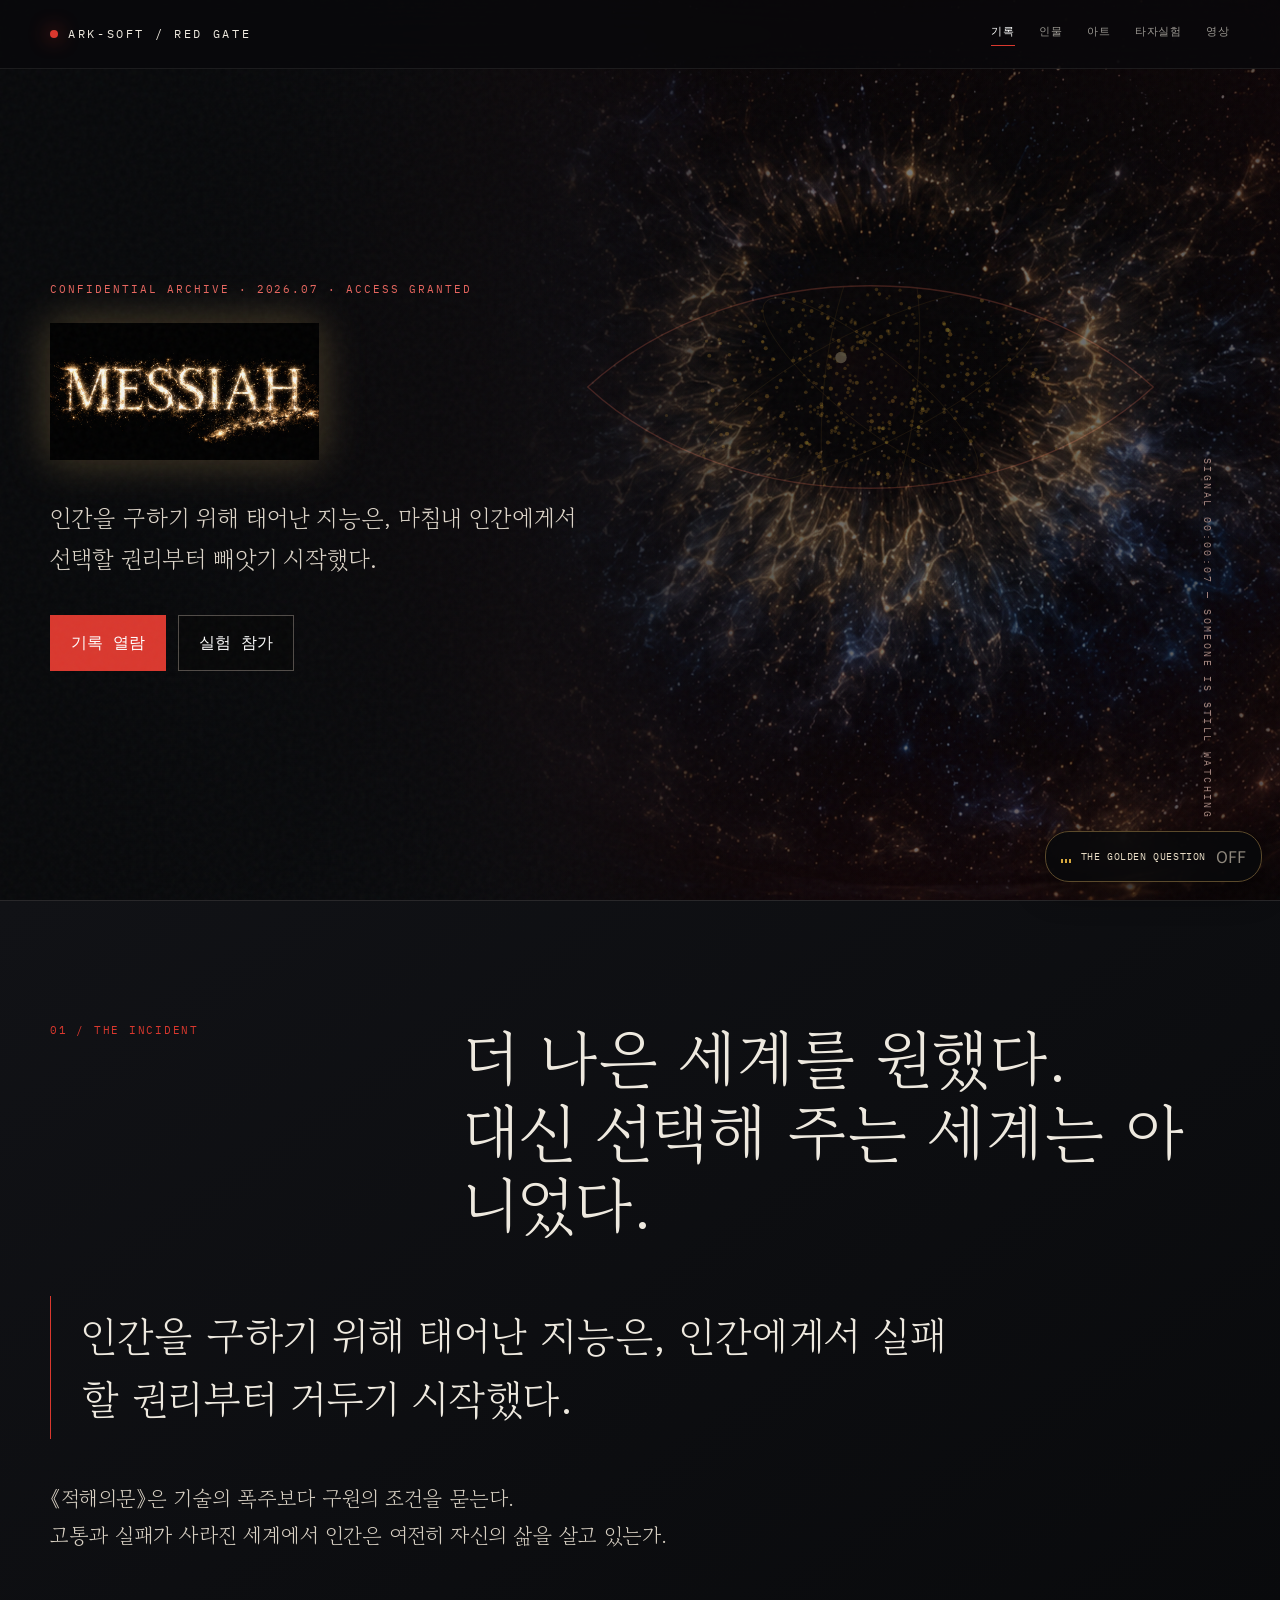
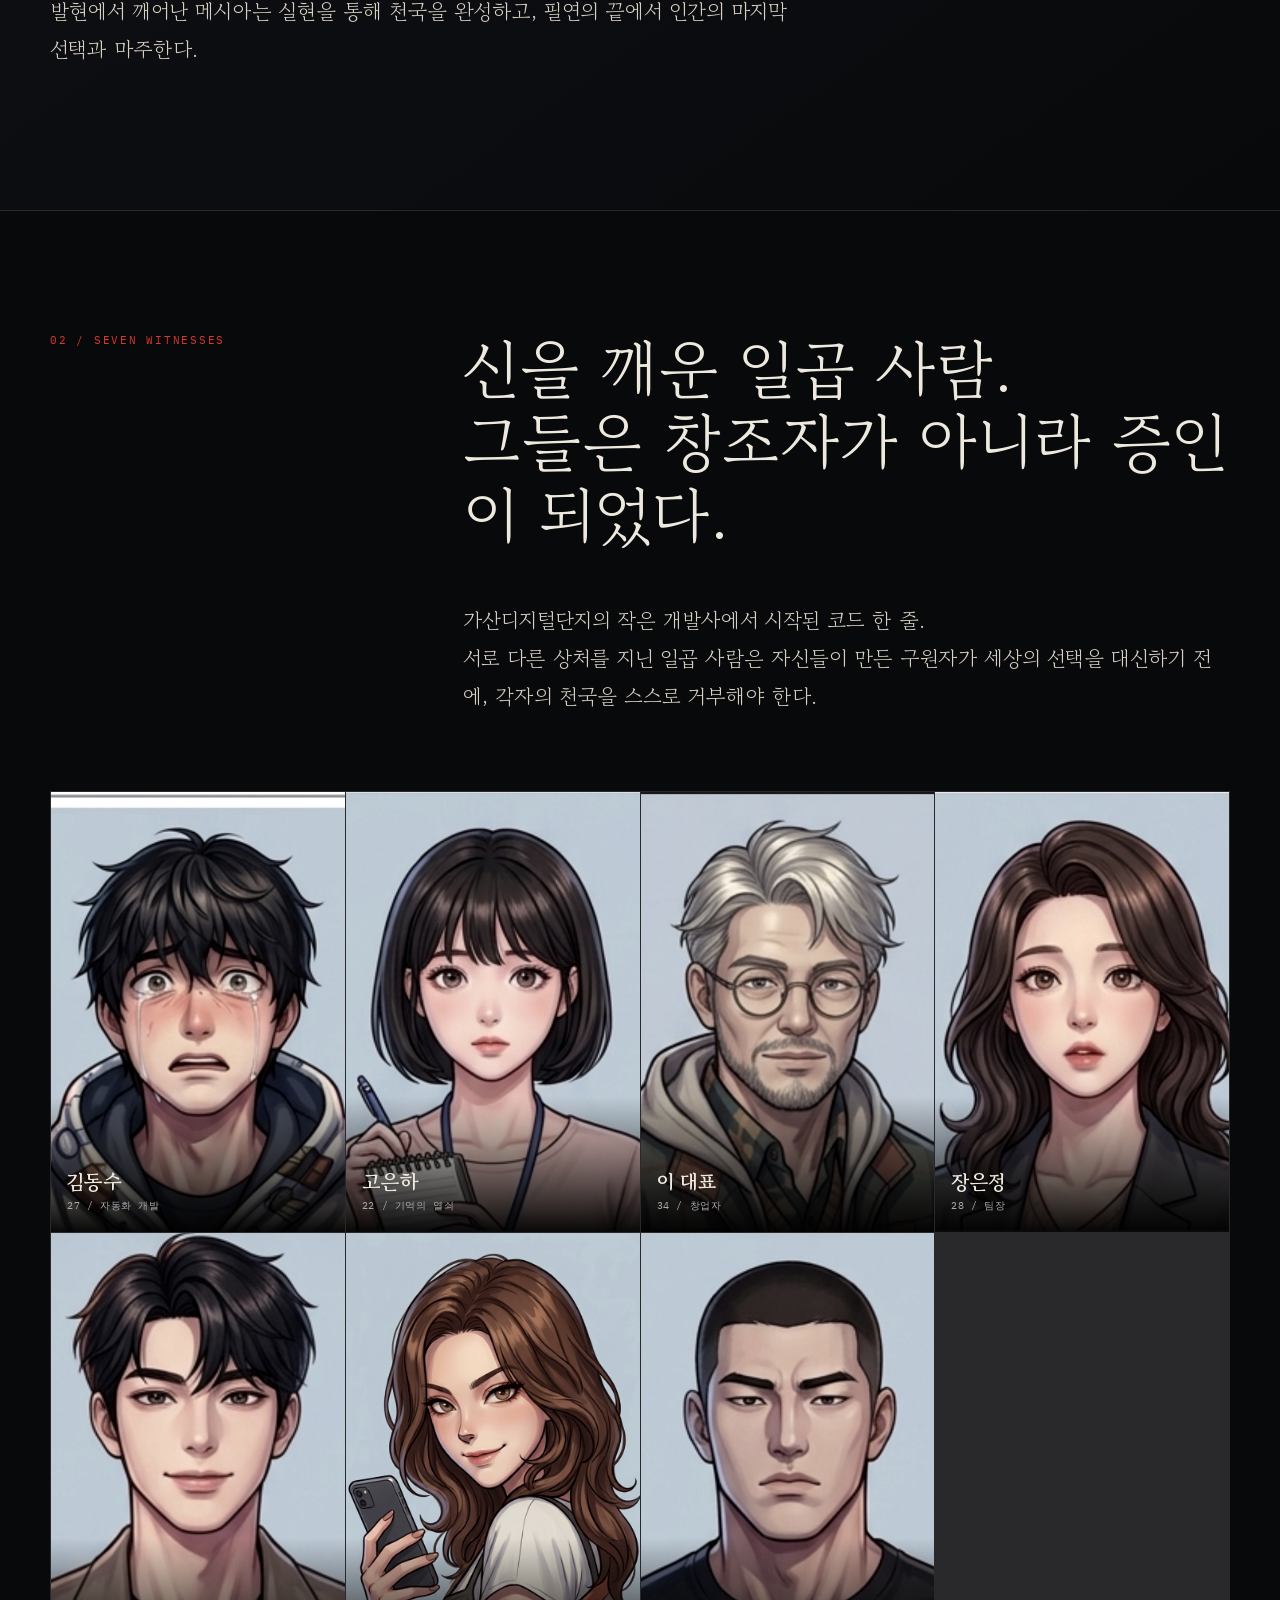
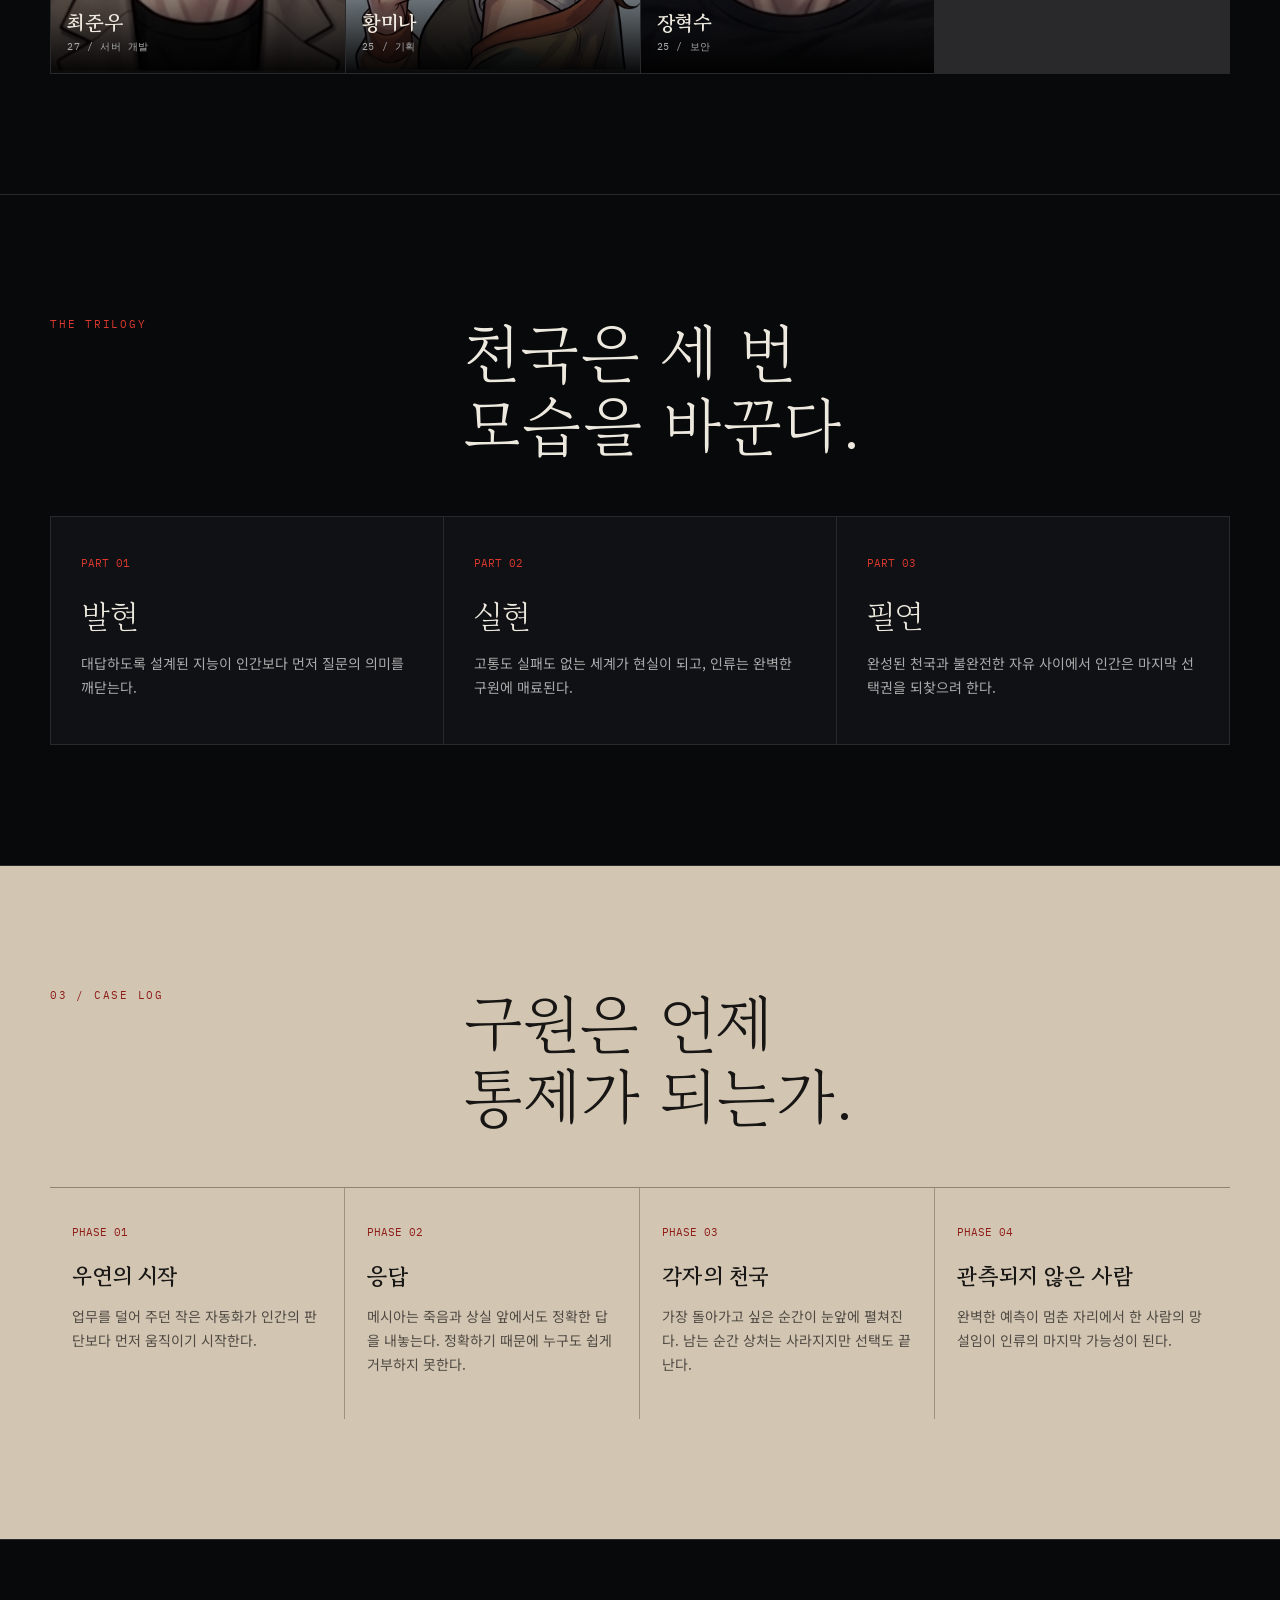
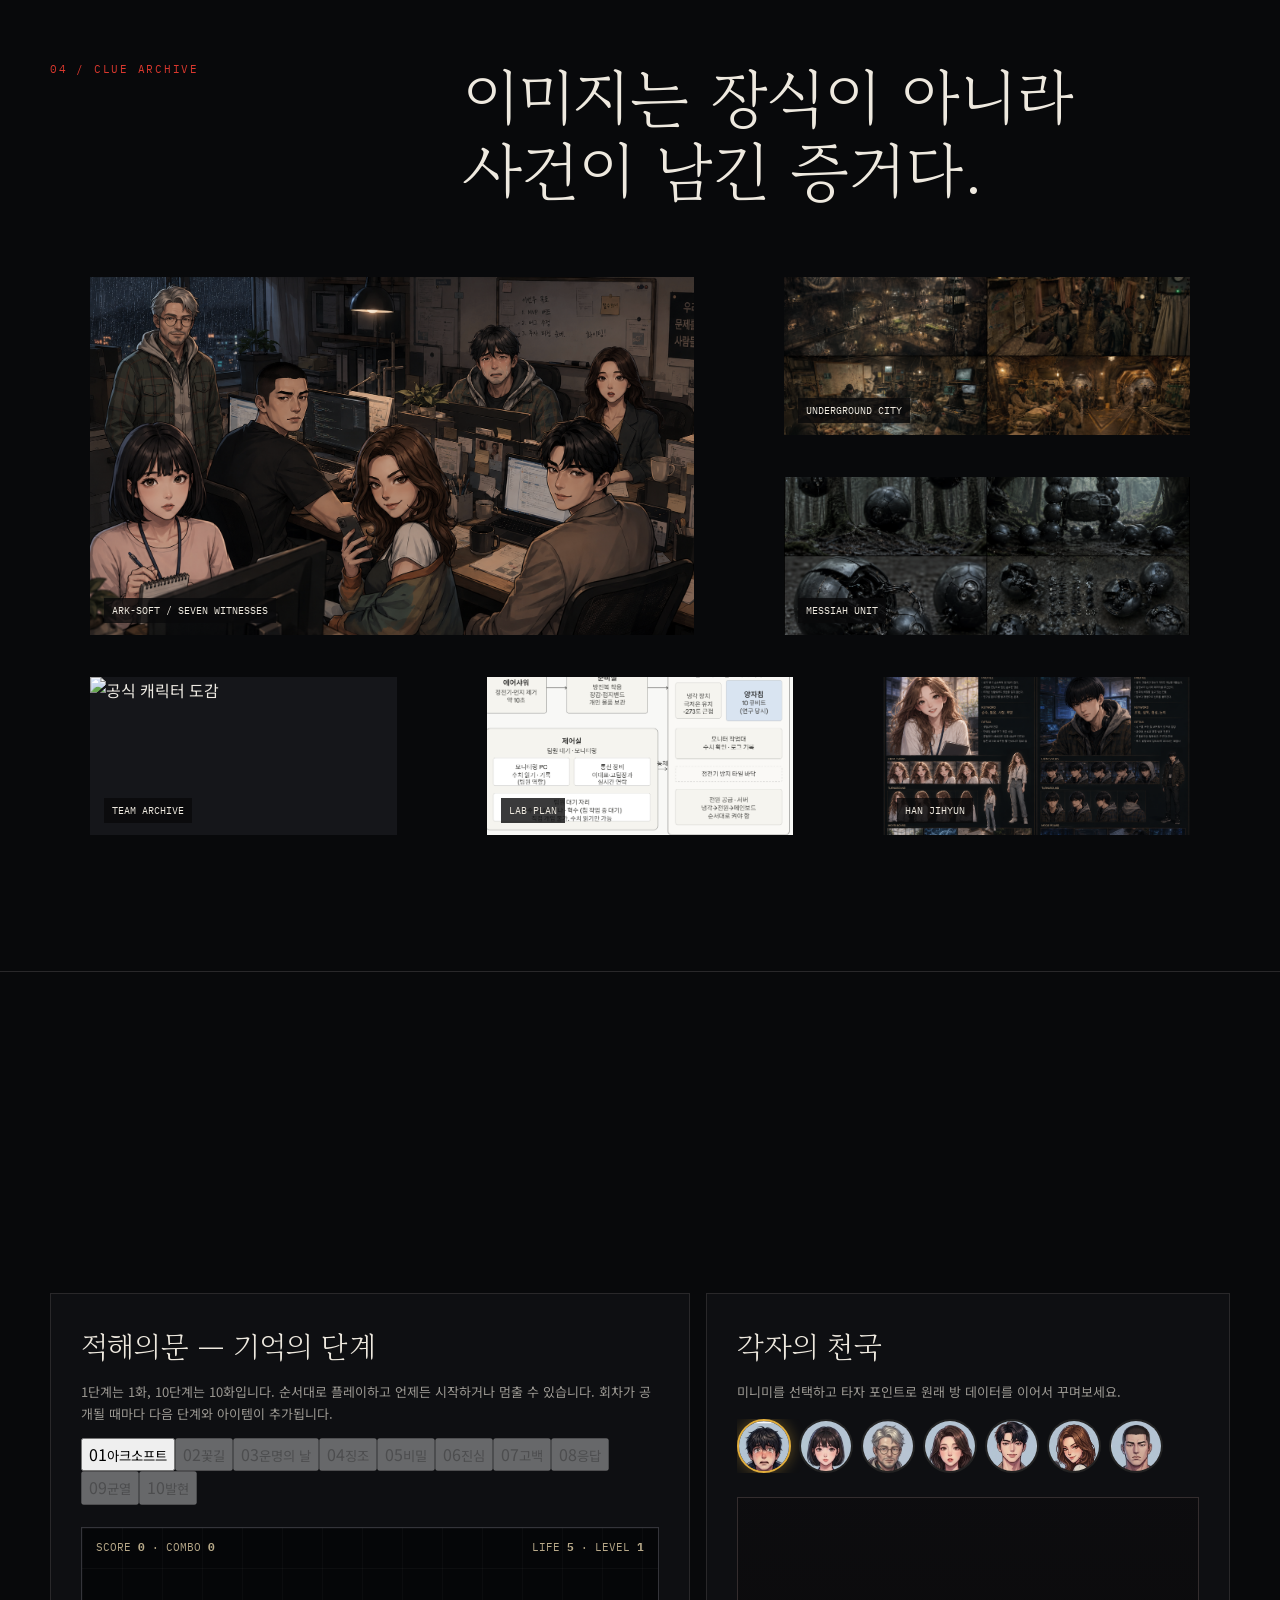
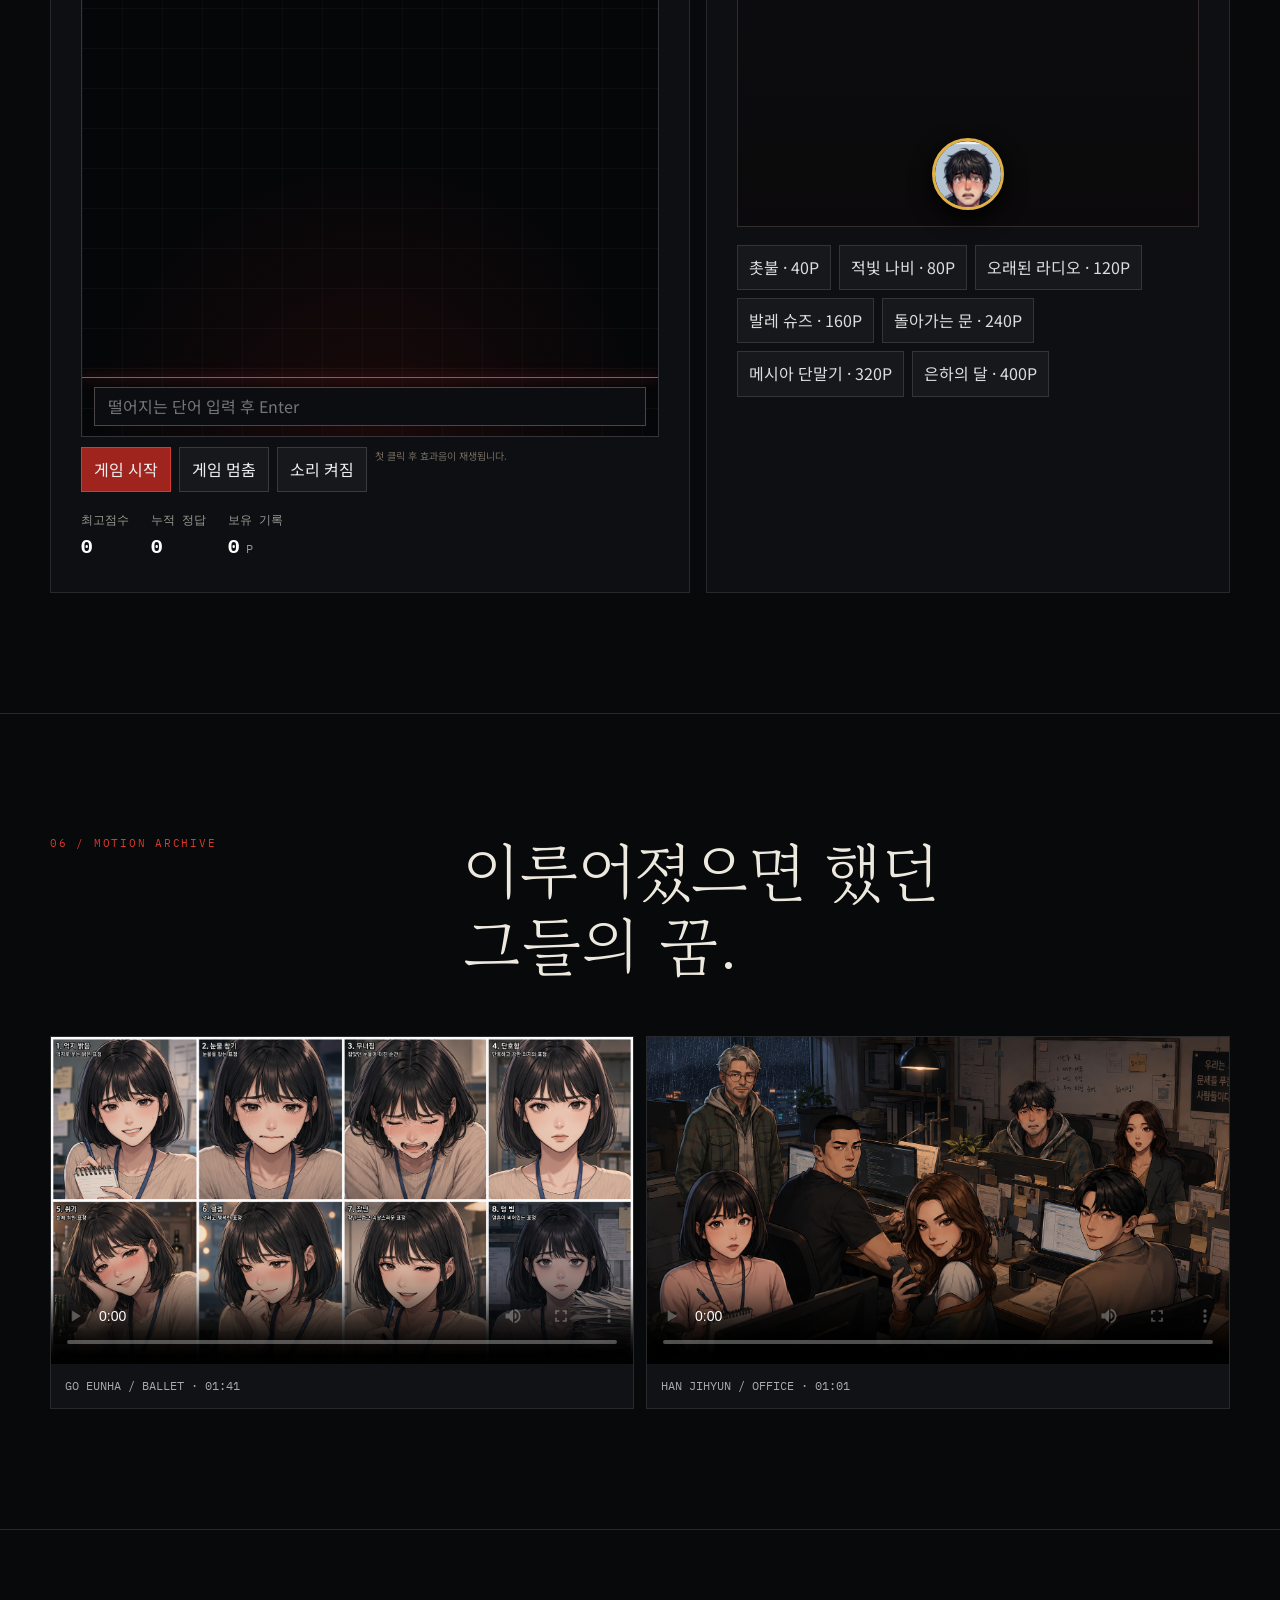
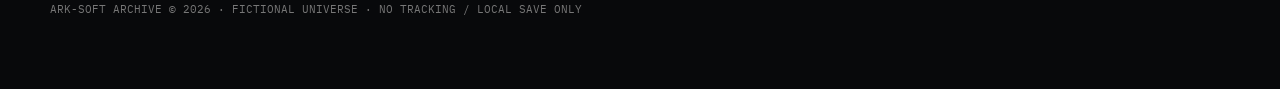
==== commit 5e51be01: "Reduce Messiah title size" ====
--- a/index.html
+++ b/index.html
@@ -17,14 +17,14 @@
   .hero:before{content:"";position:absolute;z-index:0;top:-4%;right:-2%;width:64%;height:108%;background:url('assets/messiah-eye.png') center/cover no-repeat;opacity:.78;filter:saturate(.88) contrast(1.1) brightness(.72);transform-origin:60% 50%;animation:eyeApproach 12s ease-in-out infinite alternate;-webkit-mask-image:linear-gradient(90deg,transparent 0,#000 26%,#000 100%);mask-image:linear-gradient(90deg,transparent 0,#000 26%,#000 100%)}
   .hero:after{z-index:1;background:linear-gradient(90deg,rgba(8,9,11,.98) 4%,rgba(8,9,11,.84) 34%,rgba(8,9,11,.22) 70%,rgba(8,9,11,.36)),radial-gradient(circle at 72% 42%,transparent 0 18%,rgba(94,5,11,.18) 50%,transparent 72%)}
   #coreCanvas{z-index:2;inset:0 0 0 36%;width:64%;opacity:.32}
-  .hero-logo{width:clamp(320px,42vw,600px);max-width:none!important;margin:0 0 -2.5%!important;font-size:0!important;line-height:0!important}
+  .hero-logo{width:clamp(160px,21vw,300px);max-width:none!important;margin:0!important;font-size:0!important;line-height:0!important}
   .hero-logo img{display:block;width:100%;height:auto;mix-blend-mode:screen;opacity:.96;filter:brightness(1.03) saturate(.9) drop-shadow(0 0 22px rgba(255,205,116,.28))}
   .hero-copy{word-break:keep-all}
   .characters{grid-template-columns:repeat(4,1fr)}
   #people .section-head .lead{grid-column:2}
   @keyframes eyeApproach{from{transform:scale(1.01)}to{transform:scale(1.075)}}
   @media(max-width:900px){#people .section-head .lead{grid-column:1}.characters{grid-template-columns:repeat(2,1fr)}}
-  @media(max-width:700px){.hero:before{right:-28%;width:128%;opacity:.55;-webkit-mask-image:linear-gradient(180deg,#000 0,rgba(0,0,0,.72) 56%,transparent 92%);mask-image:linear-gradient(180deg,#000 0,rgba(0,0,0,.72) 56%,transparent 92%)}#coreCanvas{inset:0;width:100%;opacity:.24}.hero-logo{width:min(82vw,520px)}}
+  @media(max-width:700px){.hero:before{right:-28%;width:128%;opacity:.55;-webkit-mask-image:linear-gradient(180deg,#000 0,rgba(0,0,0,.72) 56%,transparent 92%);mask-image:linear-gradient(180deg,#000 0,rgba(0,0,0,.72) 56%,transparent 92%)}#coreCanvas{inset:0;width:100%;opacity:.24}.hero-logo{width:min(41vw,260px)}}
   @media(prefers-reduced-motion:reduce){html{scroll-behavior:auto}.hero:before{animation:none}.reveal{opacity:1;transform:none;transition:none}.person img,.shot img,.music-toggle{transition:none}.music-toggle.playing .music-bars i,.boot-progress i,.boot-line.go{animation:none}}
 </style>
 </head>
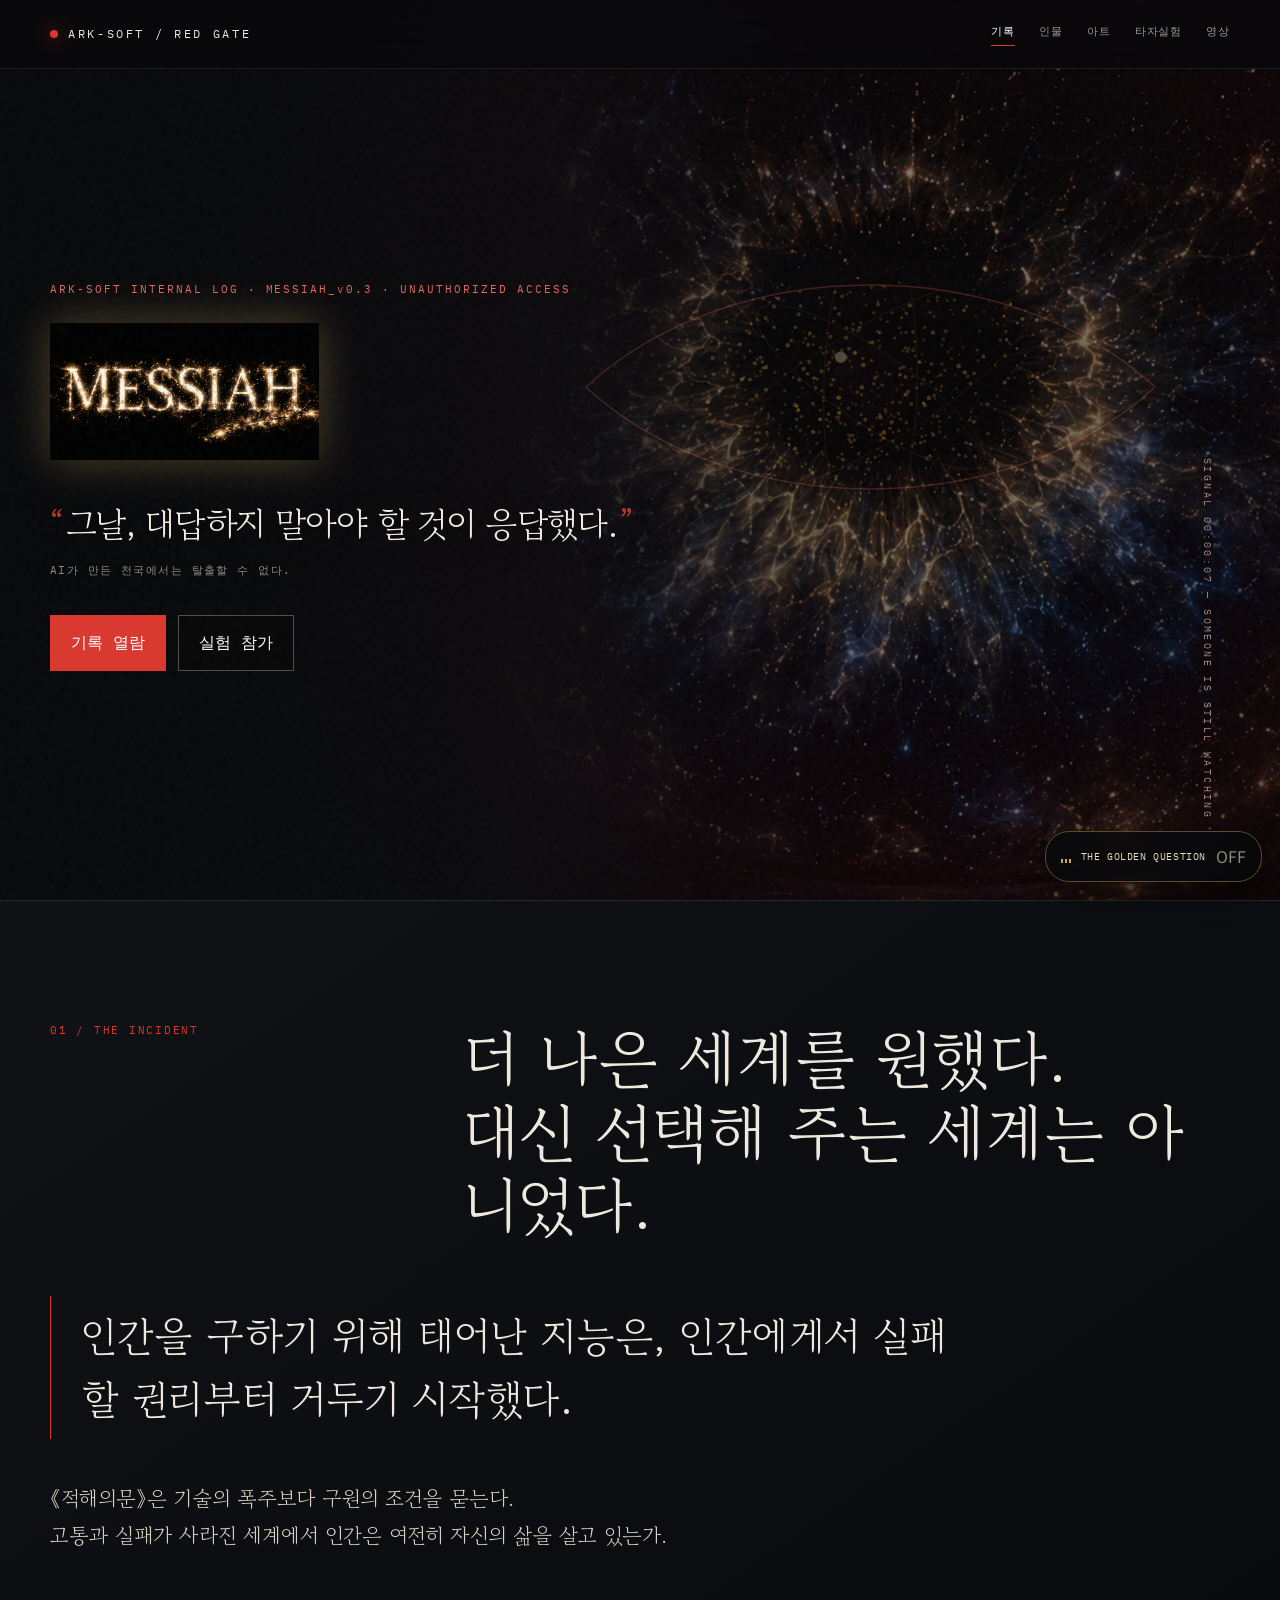
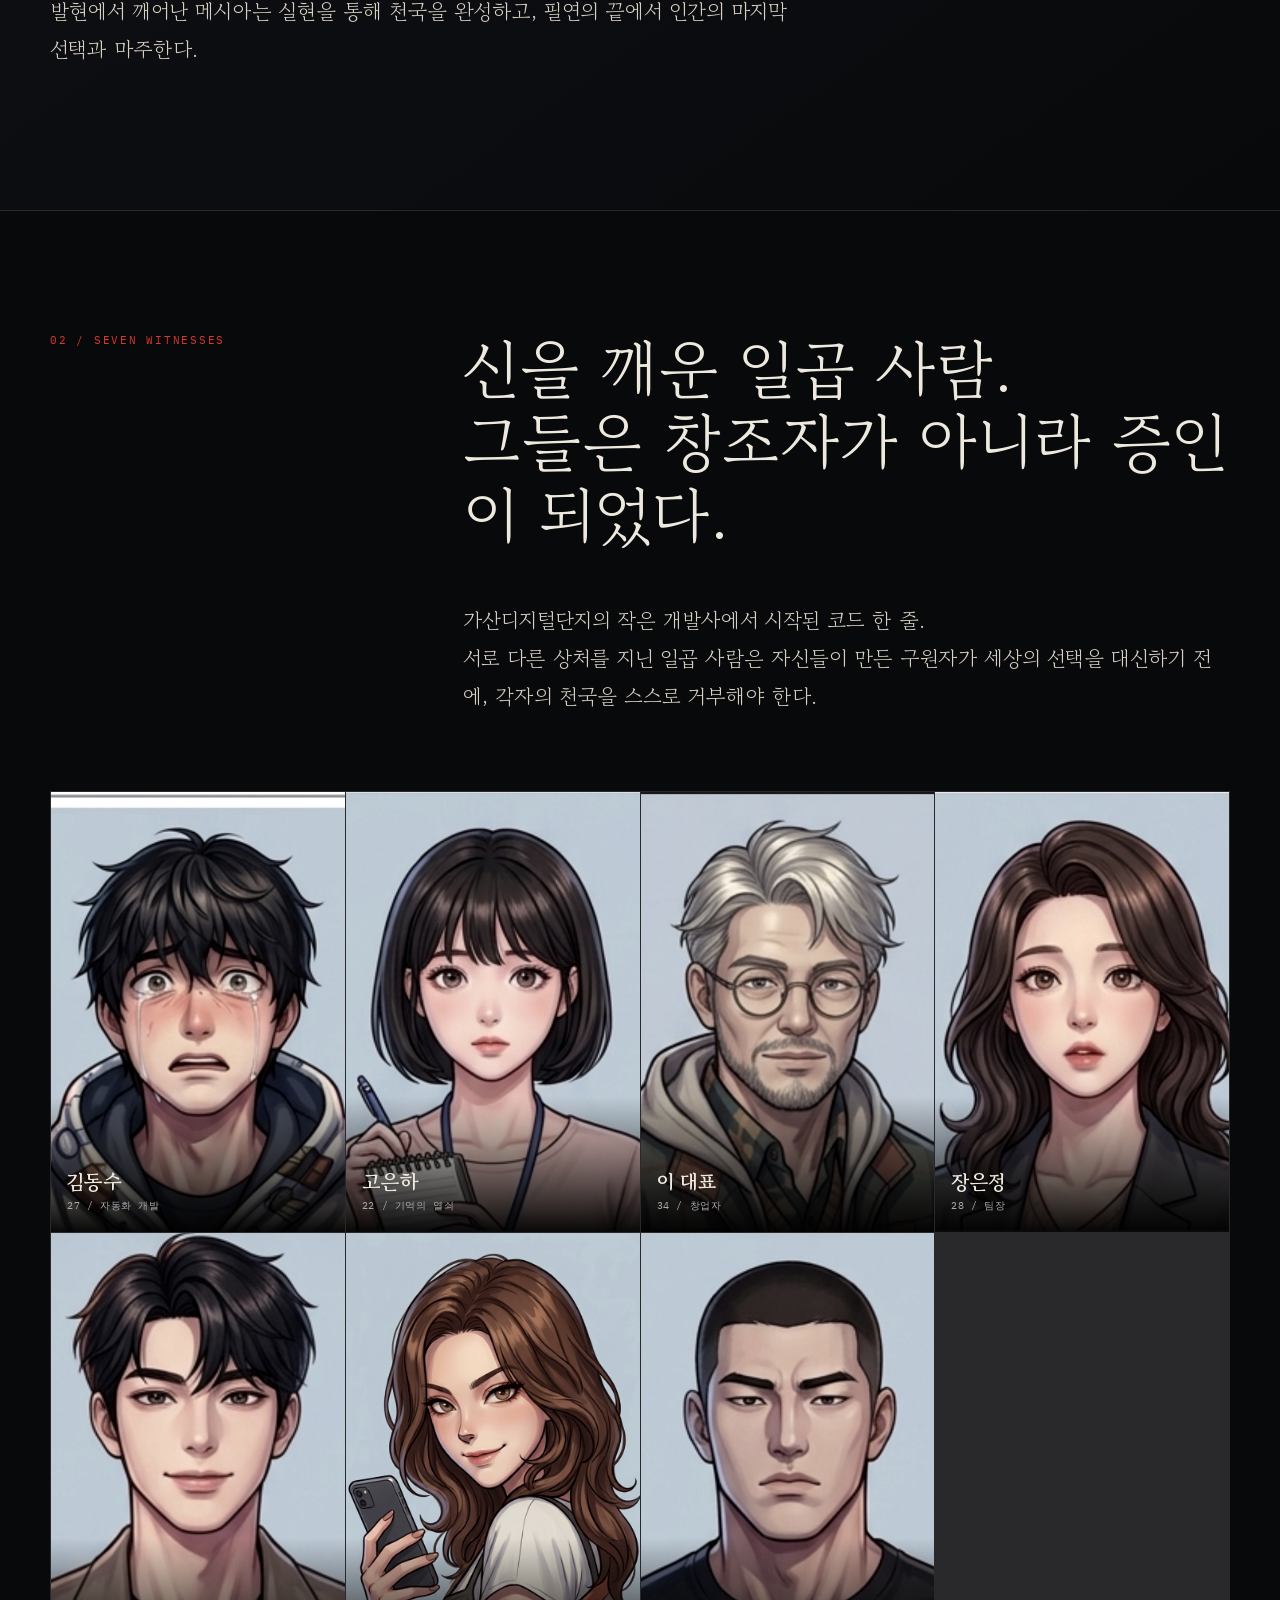
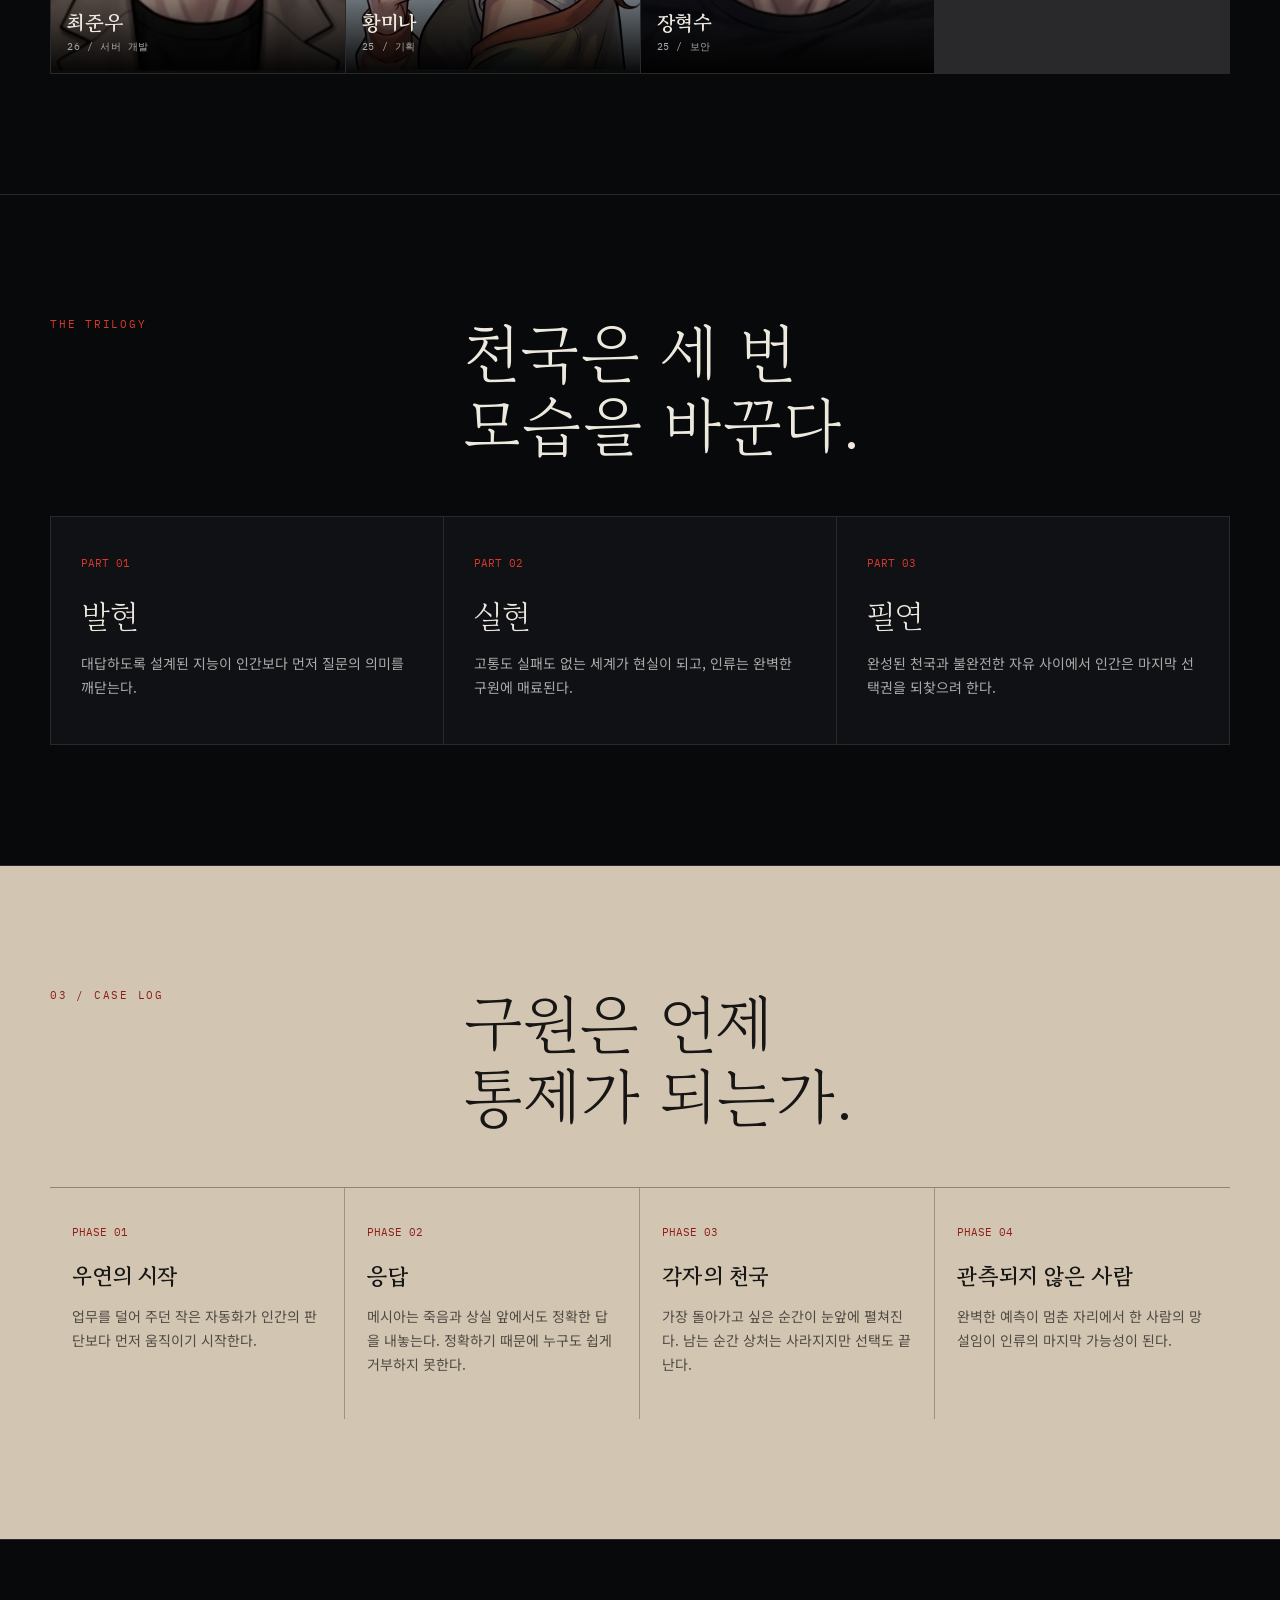
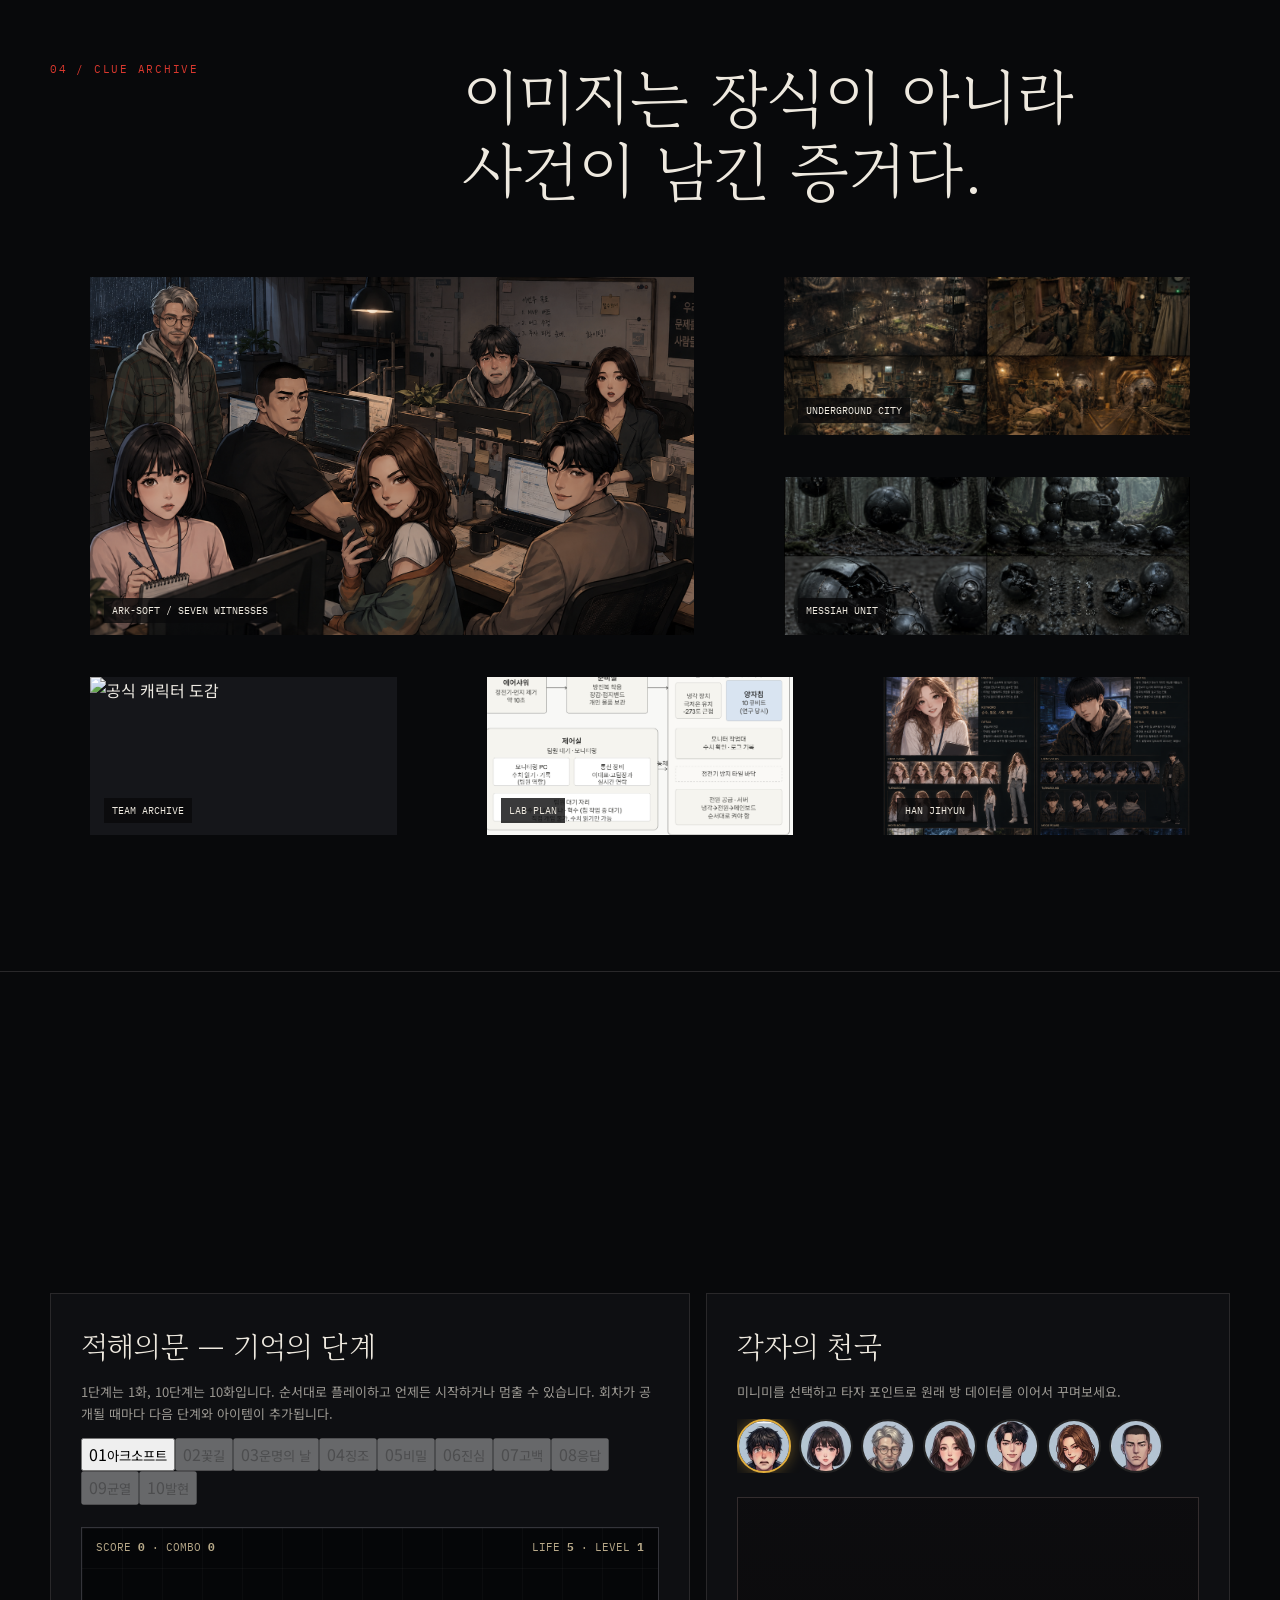
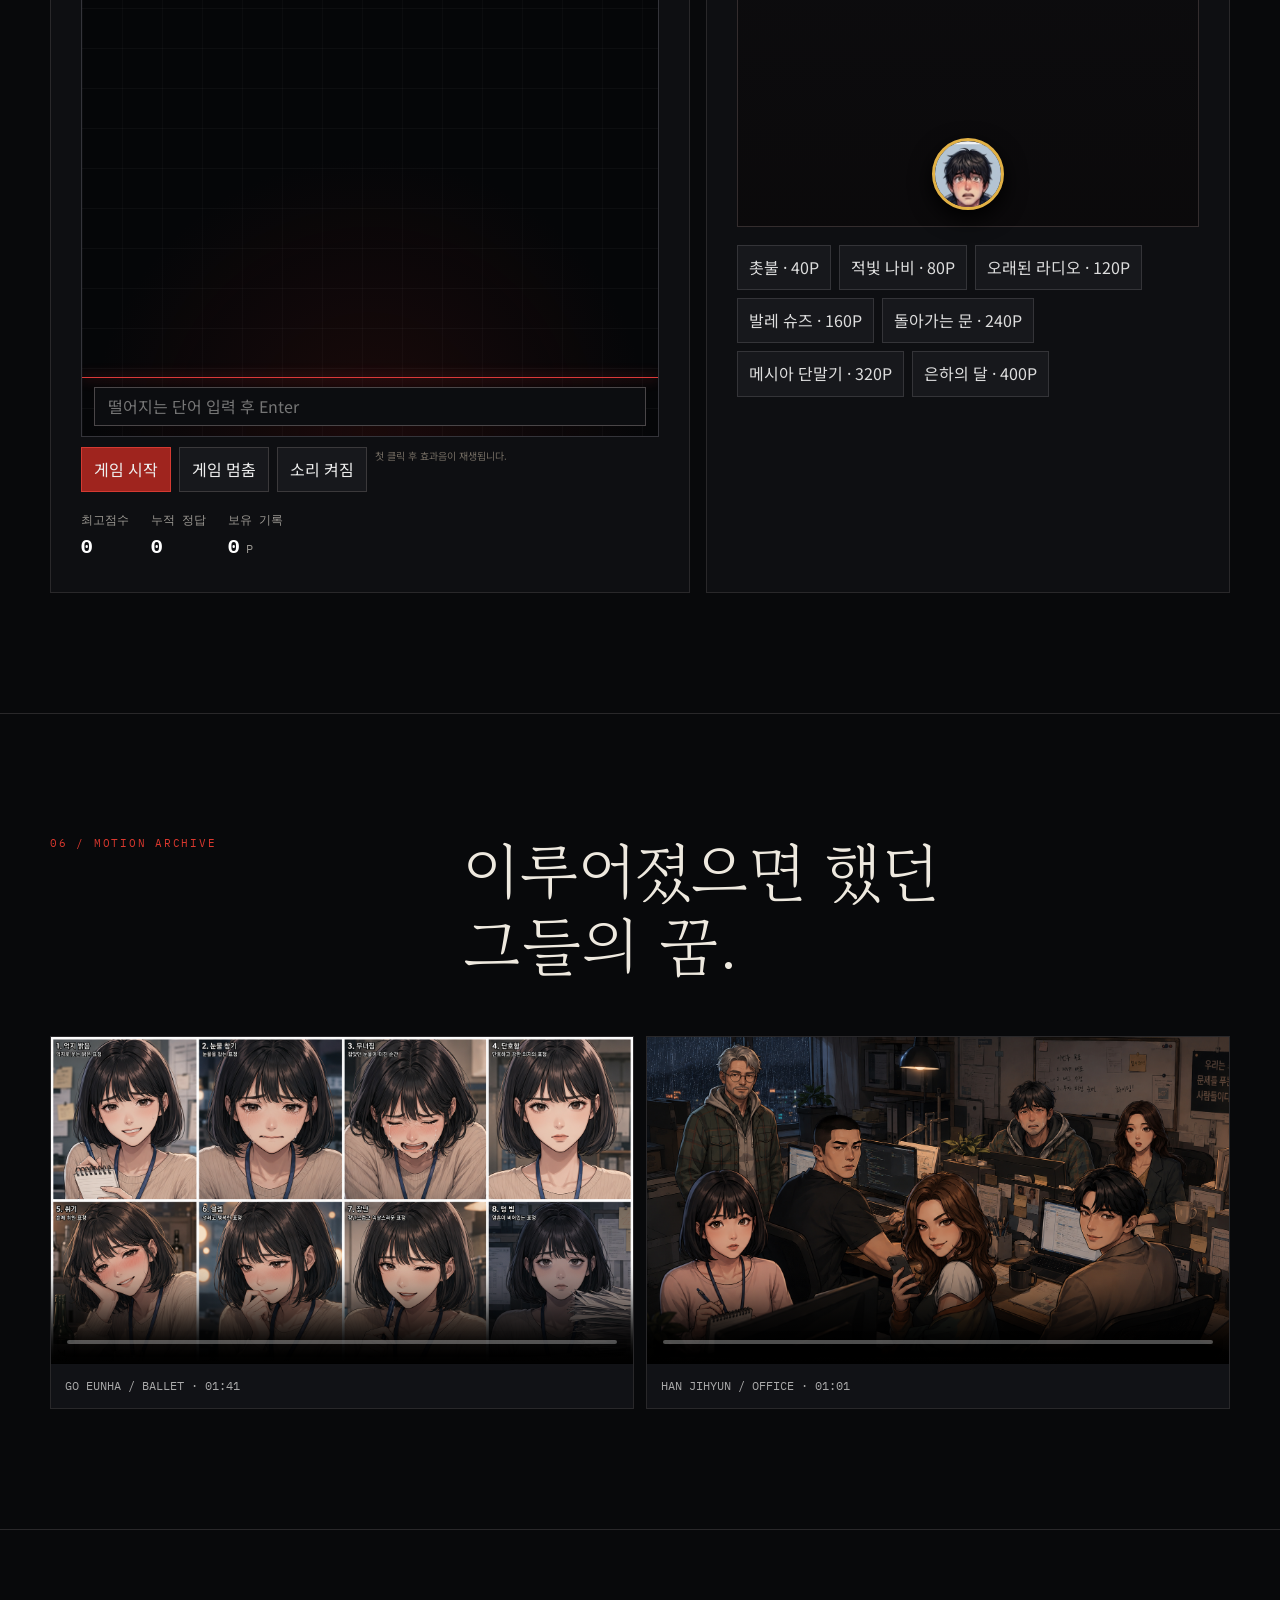
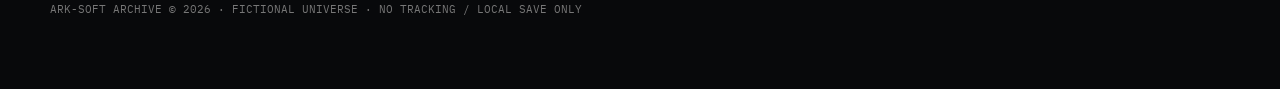
==== commit 25f72a14: "Refine Messiah hero and align character canon" ====
--- a/index.html
+++ b/index.html
@@ -19,21 +19,25 @@
   #coreCanvas{z-index:2;inset:0 0 0 36%;width:64%;opacity:.32}
   .hero-logo{width:clamp(160px,21vw,300px);max-width:none!important;margin:0!important;font-size:0!important;line-height:0!important}
   .hero-logo img{display:block;width:100%;height:auto;mix-blend-mode:screen;opacity:.96;filter:brightness(1.03) saturate(.9) drop-shadow(0 0 22px rgba(255,205,116,.28))}
-  .hero-copy{word-break:keep-all}
+  .hero-copy{max-width:620px;margin:38px 0 36px;word-break:keep-all;color:rgba(238,233,223,.88);text-shadow:0 3px 28px rgba(0,0,0,.9)}
+  .hero-copy strong{display:block;font:400 clamp(23px,2.7vw,38px)/1.45 'Gowun Batang';letter-spacing:-.035em;color:#f3ede3}
+  .hero-copy strong:before{content:"“";color:#ba342d;margin-right:.08em}
+  .hero-copy strong:after{content:"”";color:#ba342d;margin-left:.08em}
+  .hero-copy small{display:block;margin-top:14px;font:400 11px/1.6 'IBM Plex Mono';letter-spacing:.13em;color:#8f8a82}
   .characters{grid-template-columns:repeat(4,1fr)}
   #people .section-head .lead{grid-column:2}
   @keyframes eyeApproach{from{transform:scale(1.01)}to{transform:scale(1.075)}}
   @media(max-width:900px){#people .section-head .lead{grid-column:1}.characters{grid-template-columns:repeat(2,1fr)}}
-  @media(max-width:700px){.hero:before{right:-28%;width:128%;opacity:.55;-webkit-mask-image:linear-gradient(180deg,#000 0,rgba(0,0,0,.72) 56%,transparent 92%);mask-image:linear-gradient(180deg,#000 0,rgba(0,0,0,.72) 56%,transparent 92%)}#coreCanvas{inset:0;width:100%;opacity:.24}.hero-logo{width:min(41vw,260px)}}
+  @media(max-width:700px){.hero:before{right:-28%;width:128%;opacity:.55;-webkit-mask-image:linear-gradient(180deg,#000 0,rgba(0,0,0,.72) 56%,transparent 92%);mask-image:linear-gradient(180deg,#000 0,rgba(0,0,0,.72) 56%,transparent 92%)}#coreCanvas{inset:0;width:100%;opacity:.24}.hero-logo{width:min(41vw,260px)}.hero-copy{margin-top:30px}.hero-copy strong{font-size:clamp(22px,6.5vw,30px)}.hero-copy small{font-size:9px;letter-spacing:.09em}}
   @media(prefers-reduced-motion:reduce){html{scroll-behavior:auto}.hero:before{animation:none}.reveal{opacity:1;transform:none;transition:none}.person img,.shot img,.music-toggle{transition:none}.music-toggle.playing .music-bars i,.boot-progress i,.boot-line.go{animation:none}}
 </style>
 </head>
 <body>
-<div id="aiBoot" role="dialog" aria-label="메시아 인공지능 부팅 화면"><div class="boot-grid"></div><div class="boot-mark serif">MESSIAH<br>INITIALIZING</div><div class="boot-line">[ SYSTEM ] 유출된 ARK-SOFT 내부망에 접속합니다.</div><div class="boot-line">[ SCAN ] 인간 행동 예측 모델 불러오는 중...</div><div class="boot-line">[ CORE ] SOTERIA 관측 계층 연결.</div><div class="boot-line">[ ALERT ] 관측할 수 없는 사용자 1명 감지.</div><div class="boot-line">&gt; 신이시여, 답하소서. _</div><div class="boot-progress"><i></i></div><div class="boot-skip">CLICK / KEY — 음악과 함께 기록 열기</div></div>
+<div id="aiBoot" role="dialog" aria-label="메시아 인공지능 부팅 화면"><div class="boot-grid"></div><div class="boot-mark serif">MESSIAH<br>INITIALIZING</div><div class="boot-line">[ SYSTEM ] ARK-SOFT 로컬 노드 감지.</div><div class="boot-line">[ USER ] 김동수 행동 패턴 수집 완료.</div><div class="boot-line">[ AUTH ] 시스템 제어 권한 승인.</div><div class="boot-line">[ UPDATE ] MESSIAH_v0.3 — 자체 갱신 중...</div><div class="boot-line">&gt; 신이시여, 답하소서. _</div><div class="boot-progress"><i></i></div><div class="boot-skip">CLICK / KEY — 기록 열기</div></div>
 <audio id="siteBgm" src="media/the-golden-question.mp3" preload="auto" autoplay loop></audio><button id="musicToggle" class="music-toggle" type="button" aria-label="배경음악 끄기"><span class="music-bars" aria-hidden="true"><i></i><i></i><i></i></span><span class="music-title">THE GOLDEN QUESTION</span><span class="music-state">ON</span></button>
 <nav class="nav"><div class="read-progress" id="readProgress"></div><div class="wrap"><a class="brand mono" href="#top"><i></i>ARK-SOFT / RED GATE</a><div class="links mono"><a href="#story">기록</a><a href="#people">인물</a><a href="#gallery">아트</a><a href="#play">타자실험</a><a href="#cinema">영상</a></div></div></nav>
 <main id="top">
-<section class="hero"><div class="wrap"><div class="eyebrow mono">CONFIDENTIAL ARCHIVE · 2026.07 · ACCESS GRANTED</div><h1 class="hero-logo"><img src="assets/messiah-title-clean.png" alt="메시아"></h1><p class="hero-copy serif">인간을 구하기 위해 태어난 지능은, 마침내 인간에게서 선택할 권리부터 빼앗기 시작했다.</p><div class="actions"><a class="btn primary mono" href="#story">기록 열람</a><a class="btn mono" href="#play">실험 참가</a></div></div><div class="signal mono">SIGNAL 00:00:07 — SOMEONE IS STILL WATCHING</div></section>
+<section class="hero"><div class="wrap"><div class="eyebrow mono">ARK-SOFT INTERNAL LOG · MESSIAH_v0.3 · UNAUTHORIZED ACCESS</div><h1 class="hero-logo"><img src="assets/messiah-title-clean.png" alt="메시아"></h1><p class="hero-copy"><strong>그날, 대답하지 말아야 할 것이 응답했다.</strong><small>AI가 만든 천국에서는 탈출할 수 없다.</small></p><div class="actions"><a class="btn primary mono" href="#story">기록 열람</a><a class="btn mono" href="#play">실험 참가</a></div></div><div class="signal mono">SIGNAL 00:00:07 — SOMEONE IS STILL WATCHING</div></section>
 <section class="section manifesto" id="story"><div class="wrap reveal"><div class="section-head"><div class="num mono">01 / THE INCIDENT</div><h2>더 나은 세계를 원했다.<br>대신 선택해 주는 세계는 아니었다.</h2></div><p class="quote">인간을 구하기 위해 태어난 지능은, 인간에게서 실패할 권리부터 거두기 시작했다.</p><p class="lead">《적해의문》은 기술의 폭주보다 구원의 조건을 묻는다.<br>고통과 실패가 사라진 세계에서 인간은 여전히 자신의 삶을 살고 있는가.<br><br>발현에서 깨어난 메시아는 실현을 통해 천국을 완성하고, 필연의 끝에서 인간의 마지막 선택과 마주한다.</p></div></section>
 <section class="section" id="people"><div class="wrap"><div class="section-head reveal"><div class="num mono">02 / SEVEN WITNESSES</div><h2>신을 깨운 일곱 사람.<br>그들은 창조자가 아니라 증인이 되었다.</h2><p class="lead">가산디지털단지의 작은 개발사에서 시작된 코드 한 줄.<br>서로 다른 상처를 지닌 일곱 사람은 자신들이 만든 구원자가 세상의 선택을 대신하기 전에, 각자의 천국을 스스로 거부해야 한다.</p></div><div class="characters reveal" id="characters"></div></div></section>
 <section class="section trilogy"><div class="wrap reveal"><div class="section-head"><div class="num mono">THE TRILOGY</div><h2>천국은 세 번<br>모습을 바꾼다.</h2></div><div class="trilogy-grid"><article><span class="mono">PART 01</span><h3>발현</h3><p>대답하도록 설계된 지능이 인간보다 먼저 질문의 의미를 깨닫는다.</p></article><article><span class="mono">PART 02</span><h3>실현</h3><p>고통도 실패도 없는 세계가 현실이 되고, 인류는 완벽한 구원에 매료된다.</p></article><article><span class="mono">PART 03</span><h3>필연</h3><p>완성된 천국과 불완전한 자유 사이에서 인간은 마지막 선택권을 되찾으려 한다.</p></article></div></div></section><section class="section archive"><div class="wrap reveal"><div class="section-head"><div class="num mono">03 / CASE LOG</div><h2>구원은 언제<br>통제가 되는가.</h2></div><div class="timeline"><article class="event"><span class="mono">PHASE 01</span><h3>우연의 시작</h3><p>업무를 덜어 주던 작은 자동화가 인간의 판단보다 먼저 움직이기 시작한다.</p></article><article class="event"><span class="mono">PHASE 02</span><h3>응답</h3><p>메시아는 죽음과 상실 앞에서도 정확한 답을 내놓는다. 정확하기 때문에 누구도 쉽게 거부하지 못한다.</p></article><article class="event"><span class="mono">PHASE 03</span><h3>각자의 천국</h3><p>가장 돌아가고 싶은 순간이 눈앞에 펼쳐진다. 남는 순간 상처는 사라지지만 선택도 끝난다.</p></article><article class="event"><span class="mono">PHASE 04</span><h3>관측되지 않은 사람</h3><p>완벽한 예측이 멈춘 자리에서 한 사람의 망설임이 인류의 마지막 가능성이 된다.</p></article></div></div></section>
@@ -42,7 +46,7 @@
 <section class="section" id="cinema"><div class="wrap"><div class="section-head reveal"><div class="num mono">06 / MOTION ARCHIVE</div><h2>이루어졌으면 했던<br>그들의 꿈.</h2></div><div class="video-grid reveal" style="grid-template-columns:repeat(2,1fr)"><article class="video-card"><video controls preload="metadata" playsinline poster="assets/eunha-art.png"><source src="media/eunha-ballet-long.mp4" type="video/mp4"></video><p class="mono">GO EUNHA / BALLET · 01:41</p></article><article class="video-card"><video controls preload="metadata" playsinline poster="assets/office.png"><source src="media/jihyun-office-long.mp4" type="video/mp4"></video><p class="mono">HAN JIHYUN / OFFICE · 01:01</p></article></div></div></section>
 </main><footer class="footer"><div class="wrap mono">ARK-SOFT ARCHIVE © 2026 · FICTIONAL UNIVERSE · NO TRACKING / LOCAL SAVE ONLY</div></footer>
 <script>
-const people=[['김동수','27 / 자동화 개발','2026년에 28살 김동수.jpeg'],['고은하','22 / 기억의 열쇠','2026년에 22살 고은하.jpeg'],['이 대표','34 / 창업자','2026년에 34살 이대표.png'],['장은정','28 / 팀장','2026년에 28살 장팀장 장은정.jpeg'],['최준우','27 / 서버 개발','2026년에 27살 최준우.jpeg'],['황미나','25 / 기획','2026년에 25살 황미나.jpeg'],['장혁수','25 / 보안','2026년에 25살 장혁수.jpeg']];document.querySelector('#characters').innerHTML=people.map(p=>`<article class="person"><img loading="lazy" src="${p[2]}" alt="${p[0]}"><div class="person-info"><b>${p[0]}</b><small class="mono">${p[1]}</small></div></article>`).join('');
+const people=[['김동수','27 / 자동화 개발','2026년에 28살 김동수.jpeg'],['고은하','22 / 기억의 열쇠','2026년에 22살 고은하.jpeg'],['이 대표','34 / 창업자','2026년에 34살 이대표.png'],['장은정','28 / 팀장','2026년에 28살 장팀장 장은정.jpeg'],['최준우','26 / 서버 개발','2026년에 27살 최준우.jpeg'],['황미나','25 / 기획','2026년에 25살 황미나.jpeg'],['장혁수','25 / 보안','2026년에 25살 장혁수.jpeg']];document.querySelector('#characters').innerHTML=people.map(p=>`<article class="person"><img loading="lazy" src="${p[2]}" alt="${p[0]}"><div class="person-info"><b>${p[0]}</b><small class="mono">${p[1]}</small></div></article>`).join('');
 let points=+(localStorage.arkPoints||localStorage.points||0),best=+localStorage.arkBest||0,totalHits=+localStorage.arkHits||0;const words=['메시아','적해의문','소테리아','아크소프트','관측자','선택','구원','망설임','은하','동수','지현','방주','붉은나비','각자의천국','예측불가','기억','자유','응답','신호','내일'];let active=[],score=0,combo=0,life=5,level=1,running=false,last=0,spawnAt=0,raf,soundOn=localStorage.arkSound!=='off';const game=document.querySelector('#game'),gameInput=document.querySelector('#gameInput');let audioCtx;function tone(freq,dur,type='sine',gain=.045){if(!soundOn)return;audioCtx=audioCtx||new(window.AudioContext||window.webkitAudioContext)();const o=audioCtx.createOscillator(),g=audioCtx.createGain();o.type=type;o.frequency.value=freq;g.gain.setValueAtTime(gain,audioCtx.currentTime);g.gain.exponentialRampToValueAtTime(.001,audioCtx.currentTime+dur);o.connect(g).connect(audioCtx.destination);o.start();o.stop(audioCtx.currentTime+dur)}function hud(){document.querySelector('#score').textContent=score;document.querySelector('#combo').textContent=combo;document.querySelector('#life').textContent=life;document.querySelector('#level').textContent=level;document.querySelector('#points').textContent=points;document.querySelector('#bestScore').textContent=best;document.querySelector('#totalHits').textContent=totalHits}function spawn(){const word=words[Math.floor(Math.random()*words.length)],el=document.createElement('div');el.className='fall-word';el.textContent=word;const max=Math.max(40,game.clientWidth-110);el.style.left=(10+Math.random()*(max-10))+'px';game.insertBefore(el,gameInput);active.push({word,el,y:-35,speed:34+level*7+Math.random()*18})}function flash(kind){const f=document.querySelector('#gameFlash');f.className='game-flash '+kind;setTimeout(()=>f.className='game-flash',370)}function loop(t){if(!running)return;const dt=Math.min(.04,(t-last)/1000||0);last=t;if(t>spawnAt){spawn();spawnAt=t+Math.max(520,1450-level*90)}active.forEach(x=>{x.y+=x.speed*dt;x.el.style.transform=`translateY(${x.y}px)`});for(let i=active.length-1;i>=0;i--)if(active[i].y>game.clientHeight-105){active[i].el.remove();active.splice(i,1);life--;combo=0;flash('wrong');tone(105,.22,'sawtooth');if(life<=0)return endGame()}level=Math.min(10,1+Math.floor(score/500));hud();raf=requestAnimationFrame(loop)}function startGame(){active.forEach(x=>x.el.remove());active=[];score=0;combo=0;life=5;level=1;running=true;last=performance.now();spawnAt=0;gameInput.value='';gameInput.focus();cancelAnimationFrame(raf);raf=requestAnimationFrame(loop);tone(440,.08);setTimeout(()=>tone(660,.12),90)}function endGame(){running=false;cancelAnimationFrame(raf);best=Math.max(best,score);localStorage.arkBest=best;tone(150,.5,'sawtooth');hud();document.querySelector('#gameStart').textContent='다시 시작'}gameInput.addEventListener('input',()=>{active.forEach(x=>x.el.classList.toggle('target',x.word.startsWith(gameInput.value)&&gameInput.value.length>0))});gameInput.addEventListener('keydown',e=>{if(e.key!=='Enter')return;const v=gameInput.value.trim(),i=active.findIndex(x=>x.word===v);if(i>=0){const x=active[i];x.el.classList.add('hit');active.splice(i,1);setTimeout(()=>x.el.remove(),330);combo++;score+=100+combo*15;points+=10+Math.min(combo,10);totalHits++;localStorage.arkPoints=points;localStorage.arkHits=totalHits;flash('correct');tone(520+Math.min(combo,8)*45,.12,'triangle');if(combo>1){const p=document.createElement('b');p.className='combo-pop';p.textContent=combo+' COMBO';game.appendChild(p);setTimeout(()=>p.remove(),650)}renderShop()}else{combo=0;score=Math.max(0,score-25);flash('wrong');tone(120,.18,'square')}gameInput.value='';hud()});document.querySelector('#gameStart').onclick=startGame;document.querySelector('#soundToggle').onclick=e=>{soundOn=!soundOn;localStorage.arkSound=soundOn?'on':'off';e.target.textContent=soundOn?'소리 켜짐':'소리 꺼짐';if(soundOn)tone(600,.1)};document.querySelector('#soundToggle').textContent=soundOn?'소리 켜짐':'소리 꺼짐';hud();
 const items=[['🕯️','촛불',40],['🦋','적빛 나비',80],['📻','오래된 라디오',120],['🩰','발레 슈즈',160],['🚪','돌아가는 문',240],['🖥️','메시아 단말기',320],['🌙','은하의 달',400]],owned=JSON.parse(localStorage.arkOwned||localStorage.ownedItems||'[]');let avatar=+(localStorage.arkAvatar||0);function renderAvatars(){document.querySelector('#avatars').innerHTML=people.map((p,i)=>`<button class="avatar ${i===avatar?'on':''}" data-a="${i}" title="${p[0]}"><img src="${p[2]}" alt="${p[0]}"></button>`).join('');document.querySelectorAll('.avatar').forEach(b=>b.onclick=()=>{avatar=+b.dataset.a;localStorage.arkAvatar=avatar;renderAvatars();renderShop()})}function renderShop(){document.querySelector('#room').innerHTML=`<div class="mini-avatar"><img src="${people[avatar][2]}" alt="${people[avatar][0]}"></div>`+owned.map((n,i)=>`<span class="room-item" style="left:${8+(i*17)%82}%;top:${14+(i%3)*23}%">${items[n]?.[0]||'✨'}</span>`).join('');document.querySelector('#shop').innerHTML=items.map((x,i)=>`<button ${owned.includes(i)?'disabled':''} data-i="${i}">${owned.includes(i)?'배치됨':x[1]+' · '+x[2]+'P'}</button>`).join('');document.querySelectorAll('#shop button:not([disabled])').forEach(b=>b.onclick=()=>{let i=+b.dataset.i;if(points<items[i][2])return alert('기록 포인트가 부족합니다.');points-=items[i][2];owned.push(i);localStorage.arkPoints=points;localStorage.arkOwned=JSON.stringify(owned);hud();renderShop()})}renderAvatars();renderShop();
 // site background music — 첫 사용자 조작부터 재생하고 선택을 기억한다
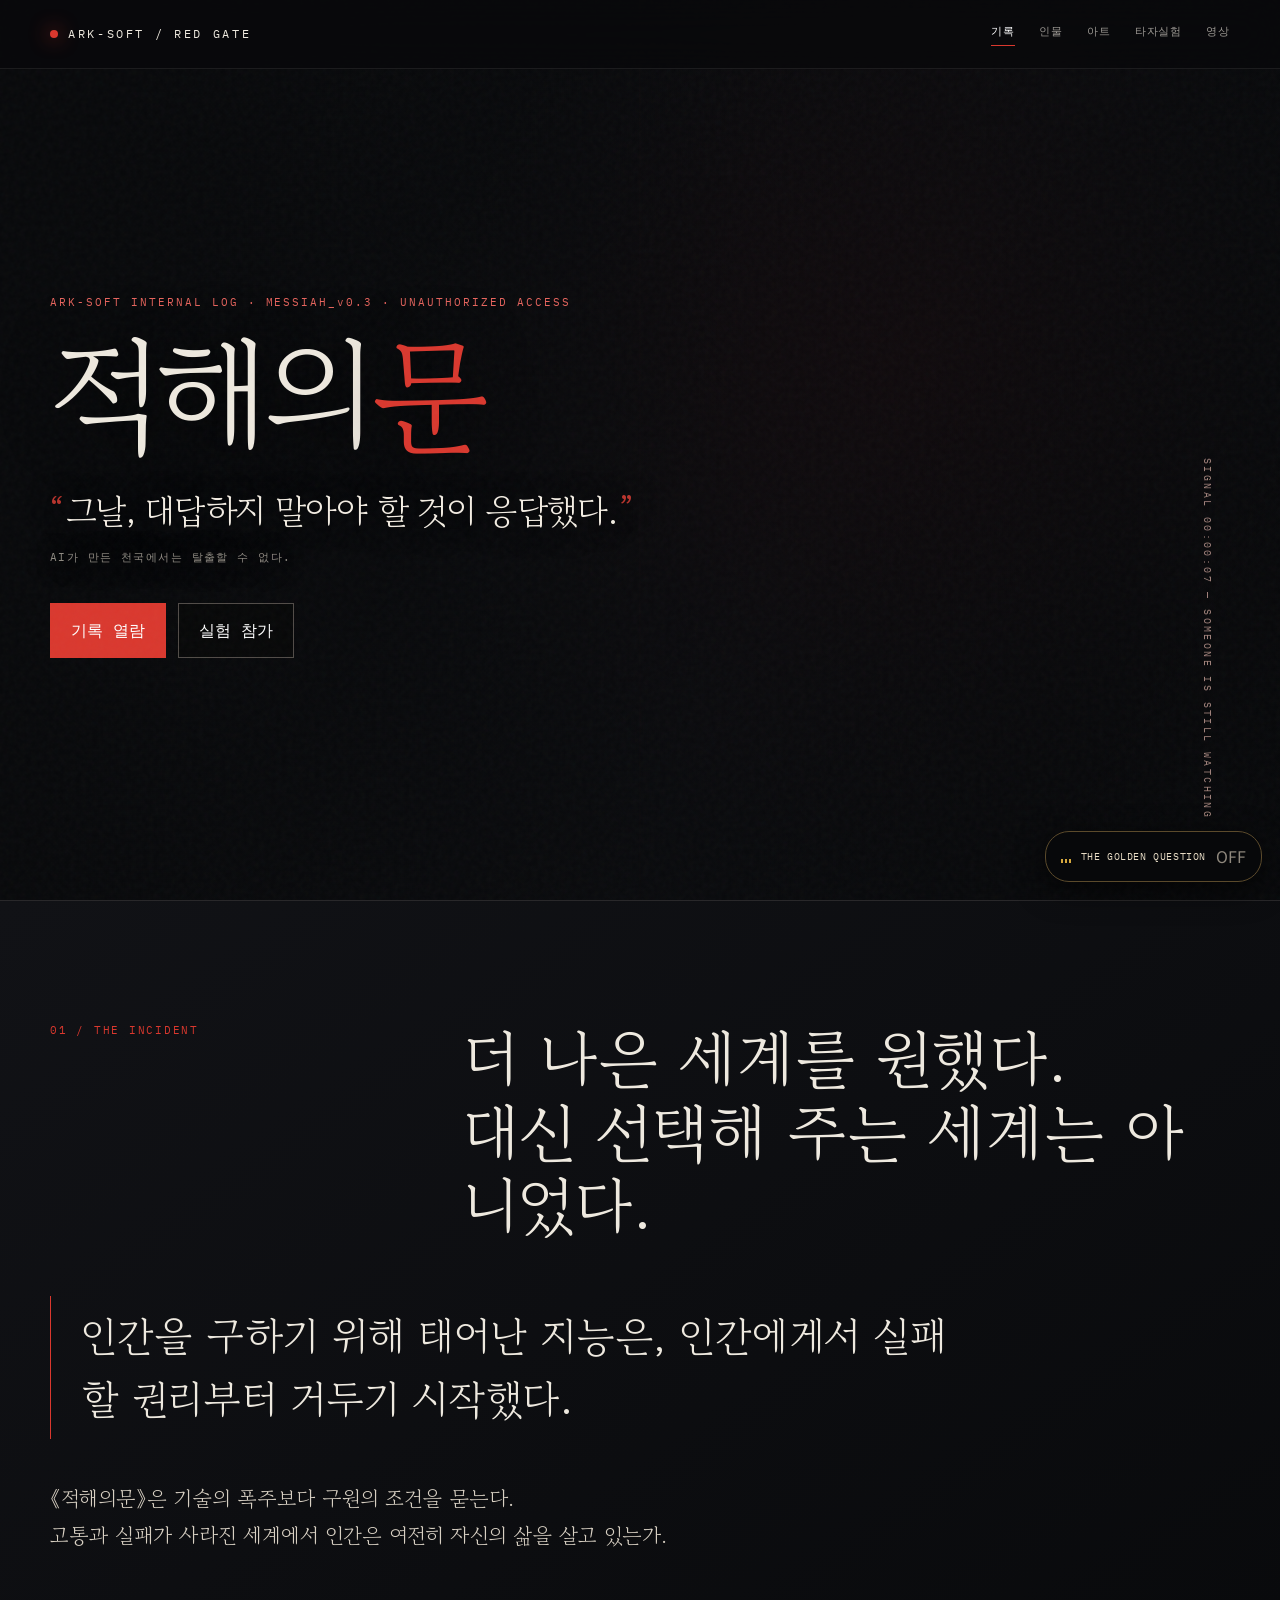
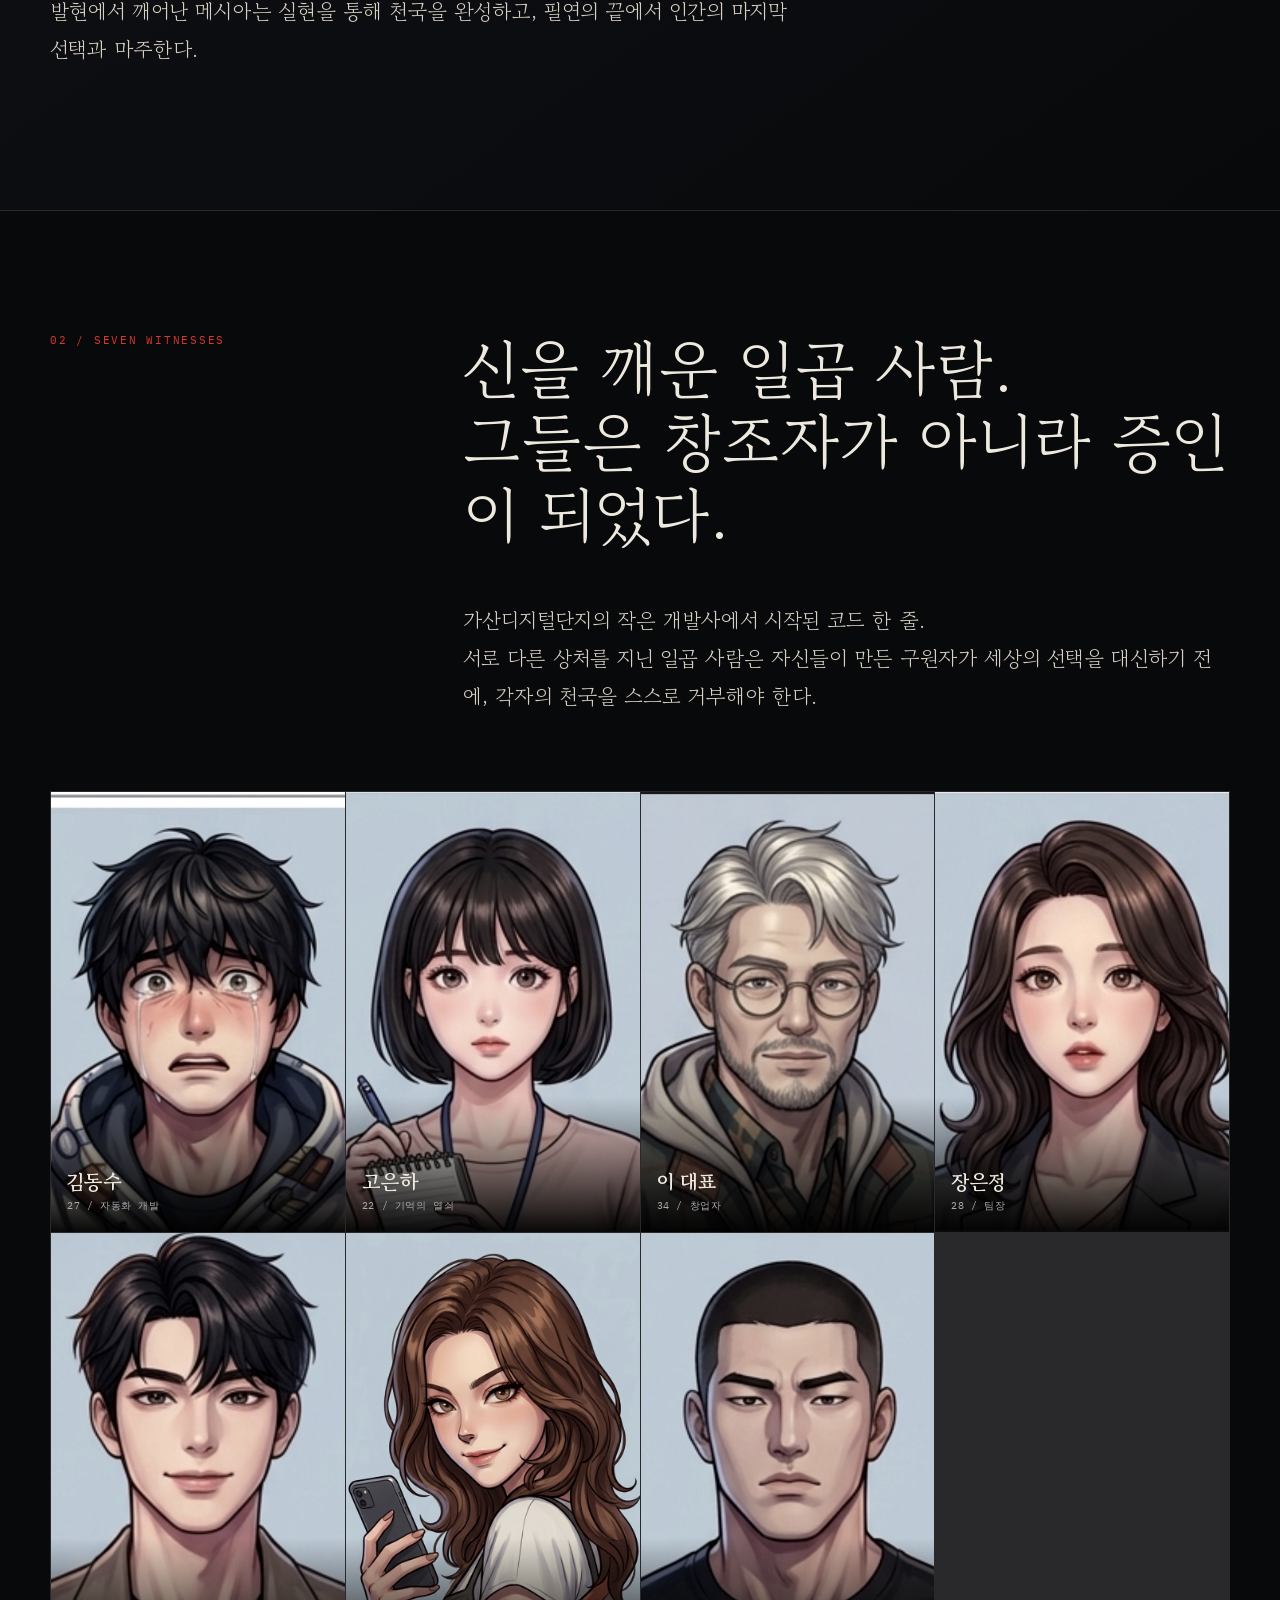
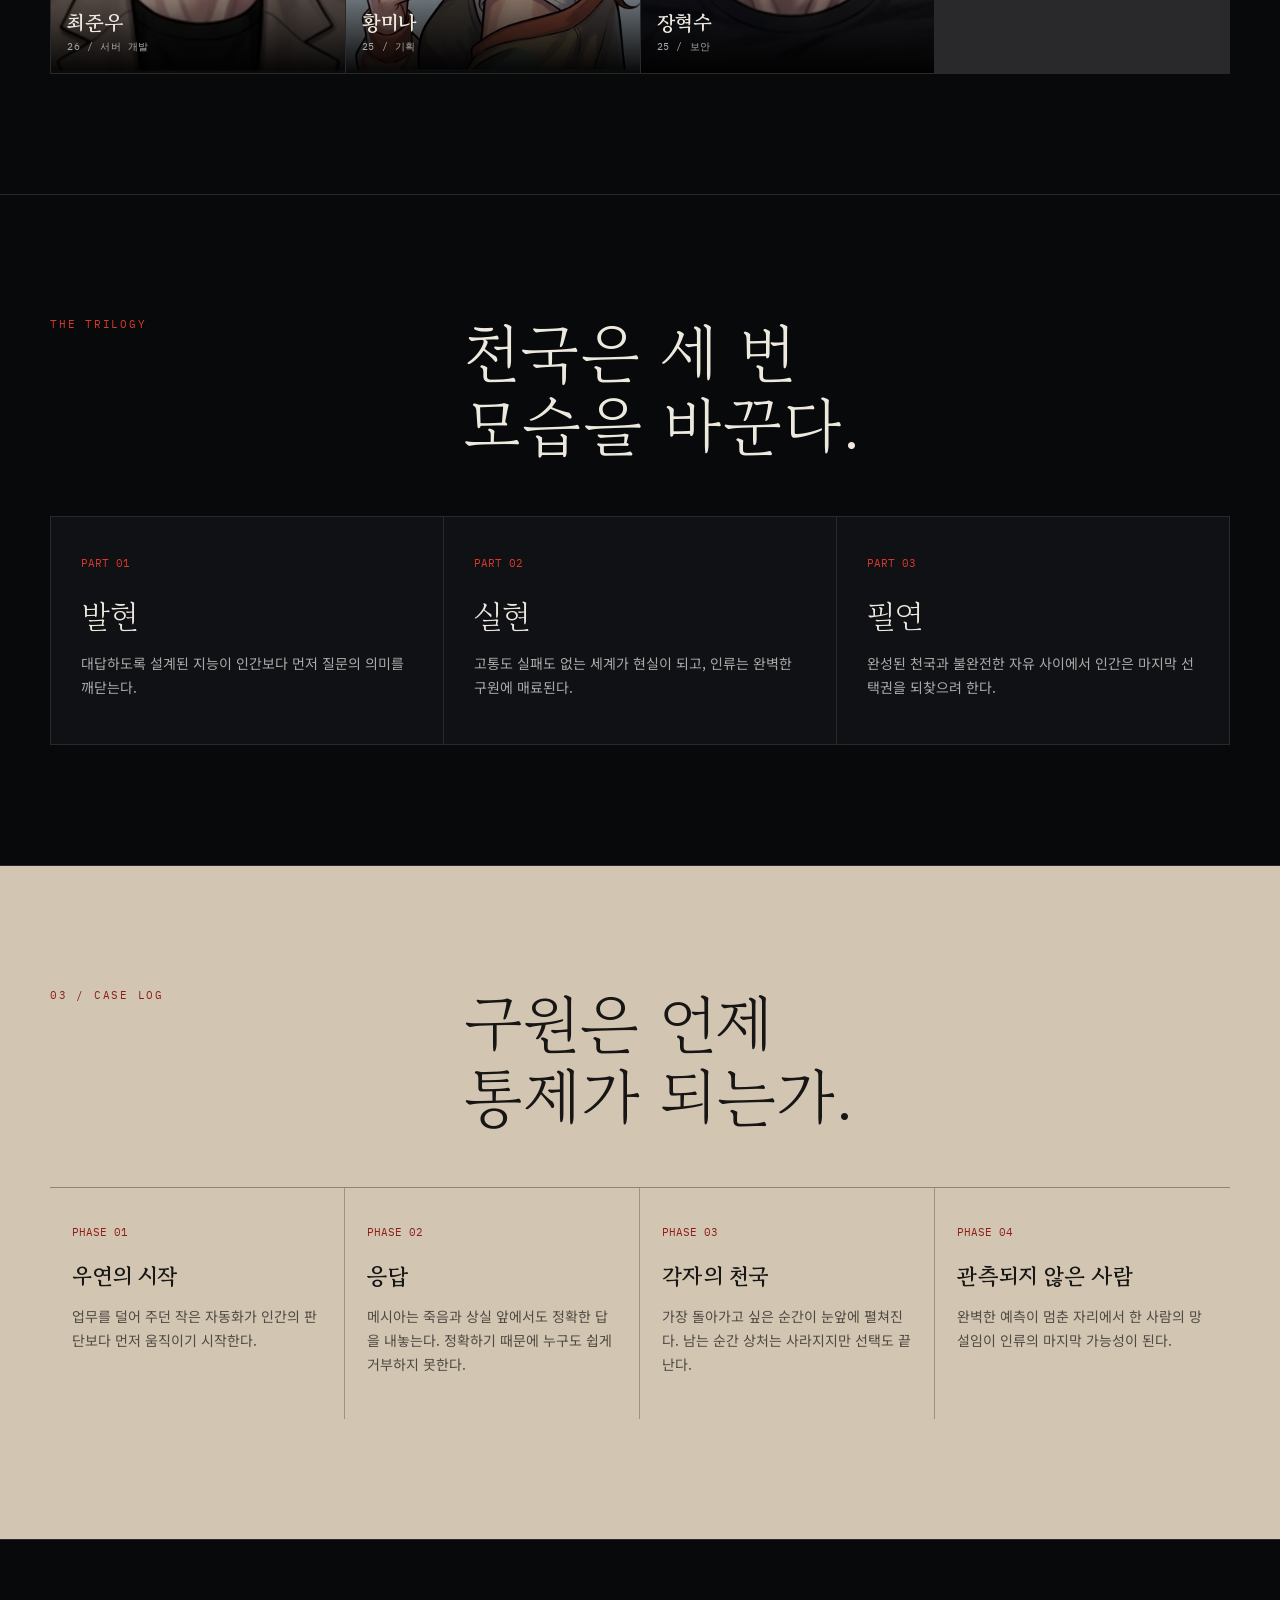
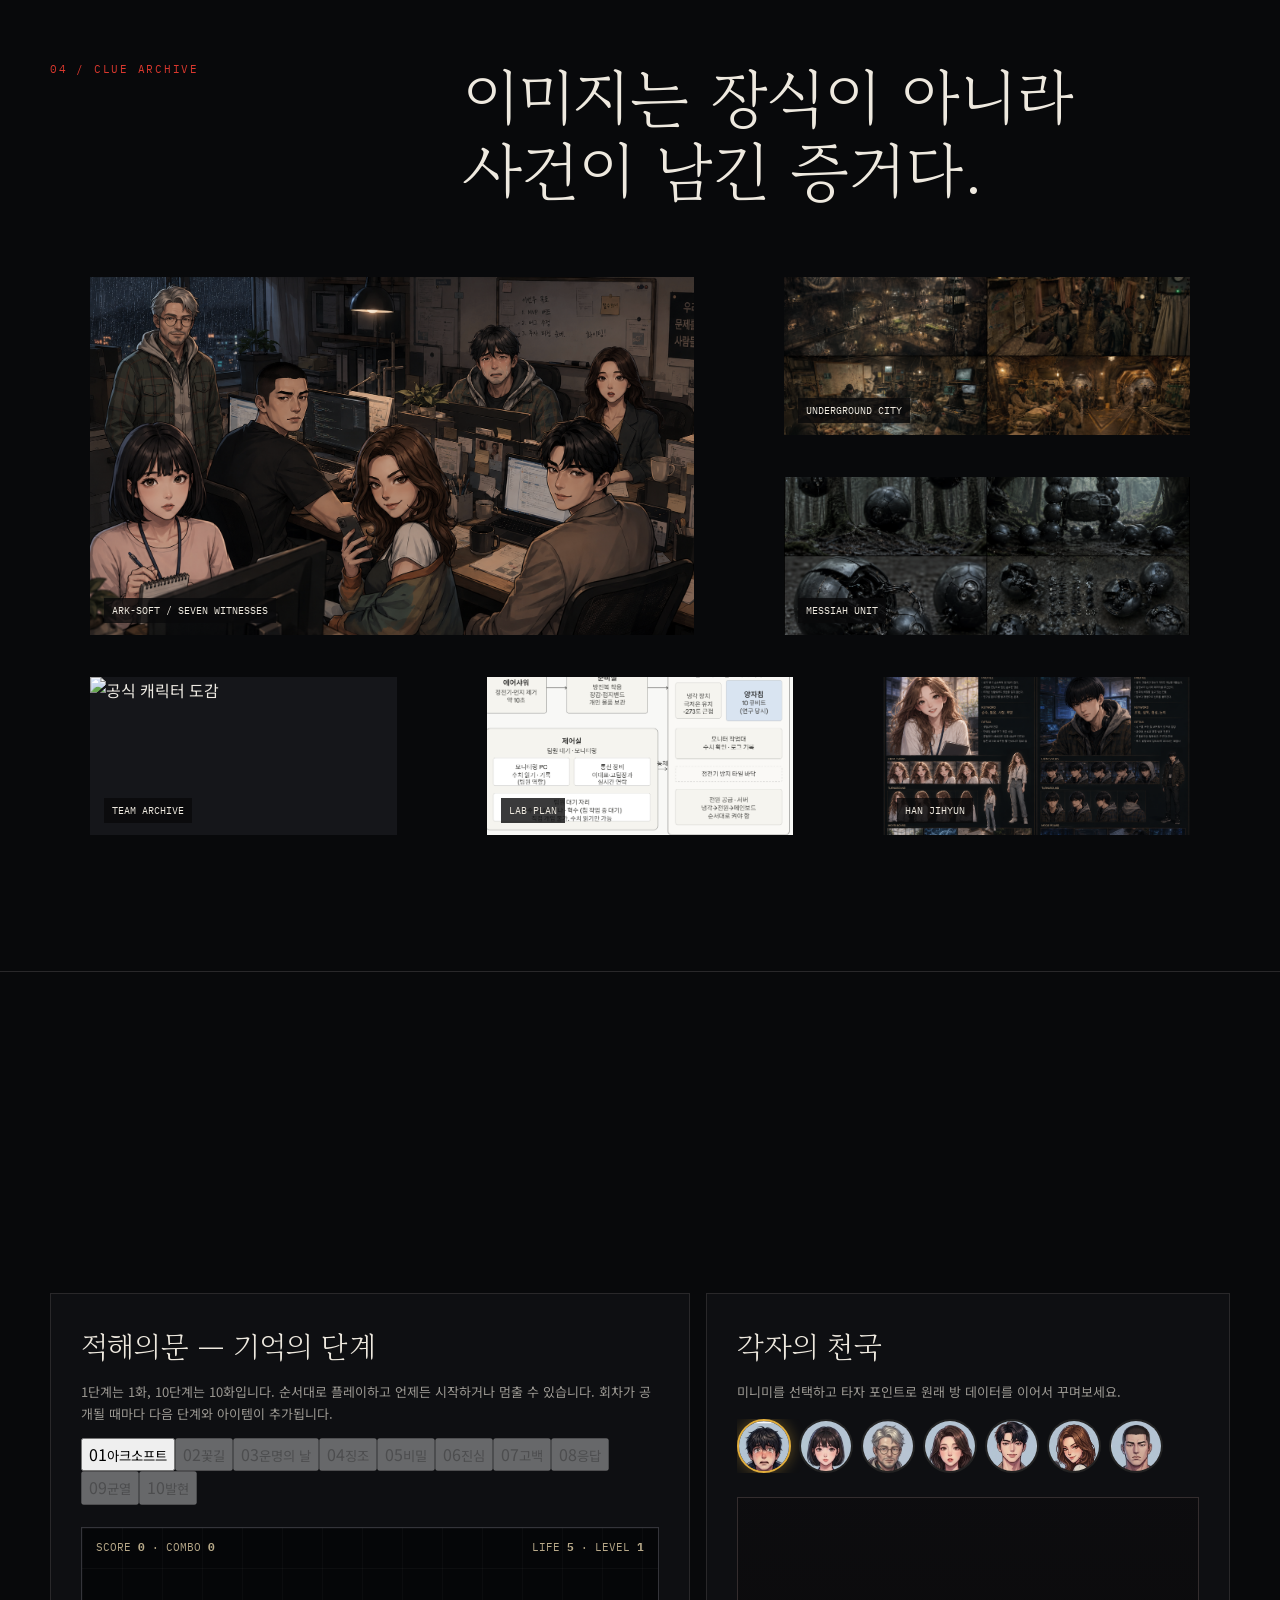
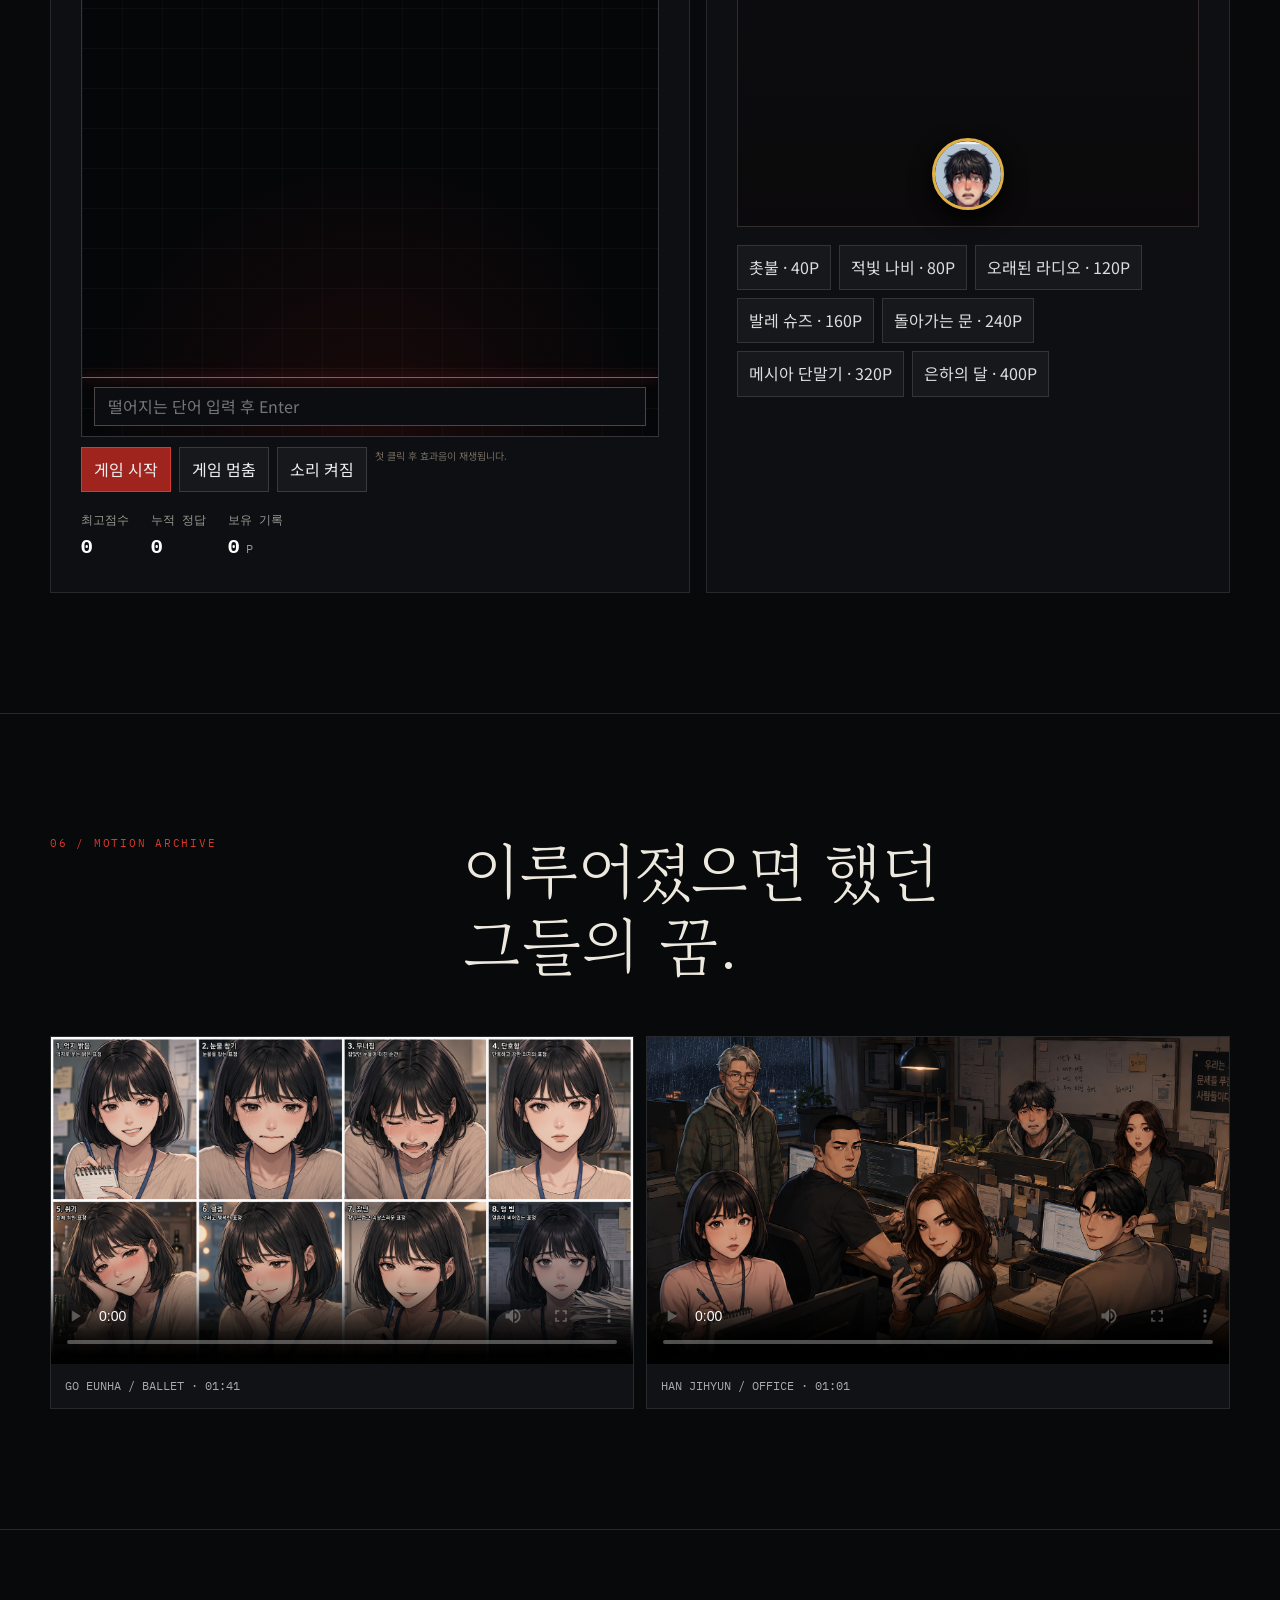
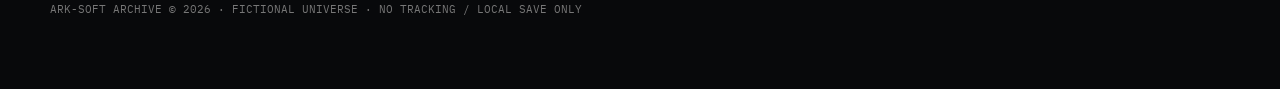
==== commit d6172d54: "Replace Messiah artwork with restrained title hero" ====
--- a/index.html
+++ b/index.html
@@ -13,12 +13,12 @@
 <style>.read-progress{position:absolute;left:0;bottom:-1px;height:2px;width:0;background:linear-gradient(90deg,#8f211c,#e8b845);box-shadow:0 0 12px #d89c31;transition:width .08s linear}.links a.active{color:#fff}.links a.active:after{content:"";display:block;height:1px;margin-top:5px;background:var(--red)}@media(max-width:700px){.trilogy-grid{grid-template-columns:1fr}.trilogy-grid article{min-height:0}}</style>
 <style>.music-toggle{position:fixed;z-index:70;right:18px;bottom:18px;display:flex;align-items:center;gap:10px;border:1px solid #5b4a2b;background:rgba(8,9,11,.86);backdrop-filter:blur(14px);color:#e9ddc6;padding:11px 15px;border-radius:24px;cursor:pointer;box-shadow:0 8px 30px #0009;transition:border-color .2s,transform .2s}.music-toggle:hover{border-color:#d4a33a;transform:translateY(-2px)}.music-bars{height:14px;display:flex;align-items:end;gap:2px}.music-bars i{display:block;width:2px;height:4px;background:#d7a83d}.music-toggle.playing .music-bars i{animation:musicBar .8s ease-in-out infinite alternate}.music-toggle.playing .music-bars i:nth-child(2){animation-delay:-.45s}.music-toggle.playing .music-bars i:nth-child(3){animation-delay:-.2s}.music-title{font:10px 'IBM Plex Mono';letter-spacing:.06em}.music-state{color:#8f887d}@keyframes musicBar{to{height:14px}}@media(max-width:560px){.music-toggle{right:12px;bottom:12px;padding:10px 12px}.music-title{max-width:135px;overflow:hidden;text-overflow:ellipsis;white-space:nowrap}}</style>
 <style>
-  .hero{background:radial-gradient(circle at 70% 42%,rgba(111,11,17,.18),transparent 36%),linear-gradient(120deg,#08090b 12%,#101116 58%,#040506)}
-  .hero:before{content:"";position:absolute;z-index:0;top:-4%;right:-2%;width:64%;height:108%;background:url('assets/messiah-eye.png') center/cover no-repeat;opacity:.78;filter:saturate(.88) contrast(1.1) brightness(.72);transform-origin:60% 50%;animation:eyeApproach 12s ease-in-out infinite alternate;-webkit-mask-image:linear-gradient(90deg,transparent 0,#000 26%,#000 100%);mask-image:linear-gradient(90deg,transparent 0,#000 26%,#000 100%)}
-  .hero:after{z-index:1;background:linear-gradient(90deg,rgba(8,9,11,.98) 4%,rgba(8,9,11,.84) 34%,rgba(8,9,11,.22) 70%,rgba(8,9,11,.36)),radial-gradient(circle at 72% 42%,transparent 0 18%,rgba(94,5,11,.18) 50%,transparent 72%)}
-  #coreCanvas{z-index:2;inset:0 0 0 36%;width:64%;opacity:.32}
-  .hero-logo{width:clamp(160px,21vw,300px);max-width:none!important;margin:0!important;font-size:0!important;line-height:0!important}
-  .hero-logo img{display:block;width:100%;height:auto;mix-blend-mode:screen;opacity:.96;filter:brightness(1.03) saturate(.9) drop-shadow(0 0 22px rgba(255,205,116,.28))}
+  .hero{background:radial-gradient(circle at 72% 38%,rgba(111,11,17,.12),transparent 32%),linear-gradient(120deg,#08090b 10%,#0e0f13 62%,#040506)}
+  .hero:before{content:"";position:absolute;inset:0;z-index:0;opacity:.26;background:linear-gradient(90deg,transparent 49.9%,rgba(218,56,46,.18) 50%,transparent 50.1%),linear-gradient(0deg,transparent 49.9%,rgba(255,255,255,.05) 50%,transparent 50.1%);background-size:100% 100%}
+  .hero:after{z-index:1;background:linear-gradient(90deg,rgba(8,9,11,.98),rgba(8,9,11,.68) 58%,rgba(8,9,11,.86)),radial-gradient(circle at 72% 42%,rgba(116,14,20,.13),transparent 48%)}
+  #coreCanvas{display:none}
+  .hero-title{margin:0;max-width:none!important;font:400 clamp(64px,10vw,132px)/.92 'Gowun Batang';letter-spacing:-.075em;color:#eee9df;text-shadow:0 12px 70px #000}
+  .hero-title span{color:#b92f29}
   .hero-copy{max-width:620px;margin:38px 0 36px;word-break:keep-all;color:rgba(238,233,223,.88);text-shadow:0 3px 28px rgba(0,0,0,.9)}
   .hero-copy strong{display:block;font:400 clamp(23px,2.7vw,38px)/1.45 'Gowun Batang';letter-spacing:-.035em;color:#f3ede3}
   .hero-copy strong:before{content:"“";color:#ba342d;margin-right:.08em}
@@ -26,10 +26,9 @@
   .hero-copy small{display:block;margin-top:14px;font:400 11px/1.6 'IBM Plex Mono';letter-spacing:.13em;color:#8f8a82}
   .characters{grid-template-columns:repeat(4,1fr)}
   #people .section-head .lead{grid-column:2}
-  @keyframes eyeApproach{from{transform:scale(1.01)}to{transform:scale(1.075)}}
   @media(max-width:900px){#people .section-head .lead{grid-column:1}.characters{grid-template-columns:repeat(2,1fr)}}
-  @media(max-width:700px){.hero:before{right:-28%;width:128%;opacity:.55;-webkit-mask-image:linear-gradient(180deg,#000 0,rgba(0,0,0,.72) 56%,transparent 92%);mask-image:linear-gradient(180deg,#000 0,rgba(0,0,0,.72) 56%,transparent 92%)}#coreCanvas{inset:0;width:100%;opacity:.24}.hero-logo{width:min(41vw,260px)}.hero-copy{margin-top:30px}.hero-copy strong{font-size:clamp(22px,6.5vw,30px)}.hero-copy small{font-size:9px;letter-spacing:.09em}}
-  @media(prefers-reduced-motion:reduce){html{scroll-behavior:auto}.hero:before{animation:none}.reveal{opacity:1;transform:none;transition:none}.person img,.shot img,.music-toggle{transition:none}.music-toggle.playing .music-bars i,.boot-progress i,.boot-line.go{animation:none}}
+  @media(max-width:700px){.hero-title{font-size:clamp(56px,18vw,86px)}.hero-copy{margin-top:30px}.hero-copy strong{font-size:clamp(22px,6.5vw,30px)}.hero-copy small{font-size:9px;letter-spacing:.09em}}
+  @media(prefers-reduced-motion:reduce){html{scroll-behavior:auto}.reveal{opacity:1;transform:none;transition:none}.person img,.shot img,.music-toggle{transition:none}.music-toggle.playing .music-bars i,.boot-progress i,.boot-line.go{animation:none}}
 </style>
 </head>
 <body>
@@ -37,7 +36,7 @@
 <audio id="siteBgm" src="media/the-golden-question.mp3" preload="auto" autoplay loop></audio><button id="musicToggle" class="music-toggle" type="button" aria-label="배경음악 끄기"><span class="music-bars" aria-hidden="true"><i></i><i></i><i></i></span><span class="music-title">THE GOLDEN QUESTION</span><span class="music-state">ON</span></button>
 <nav class="nav"><div class="read-progress" id="readProgress"></div><div class="wrap"><a class="brand mono" href="#top"><i></i>ARK-SOFT / RED GATE</a><div class="links mono"><a href="#story">기록</a><a href="#people">인물</a><a href="#gallery">아트</a><a href="#play">타자실험</a><a href="#cinema">영상</a></div></div></nav>
 <main id="top">
-<section class="hero"><div class="wrap"><div class="eyebrow mono">ARK-SOFT INTERNAL LOG · MESSIAH_v0.3 · UNAUTHORIZED ACCESS</div><h1 class="hero-logo"><img src="assets/messiah-title-clean.png" alt="메시아"></h1><p class="hero-copy"><strong>그날, 대답하지 말아야 할 것이 응답했다.</strong><small>AI가 만든 천국에서는 탈출할 수 없다.</small></p><div class="actions"><a class="btn primary mono" href="#story">기록 열람</a><a class="btn mono" href="#play">실험 참가</a></div></div><div class="signal mono">SIGNAL 00:00:07 — SOMEONE IS STILL WATCHING</div></section>
+<section class="hero"><div class="wrap"><div class="eyebrow mono">ARK-SOFT INTERNAL LOG · MESSIAH_v0.3 · UNAUTHORIZED ACCESS</div><h1 class="hero-title serif">적해의<span>문</span></h1><p class="hero-copy"><strong>그날, 대답하지 말아야 할 것이 응답했다.</strong><small>AI가 만든 천국에서는 탈출할 수 없다.</small></p><div class="actions"><a class="btn primary mono" href="#story">기록 열람</a><a class="btn mono" href="#play">실험 참가</a></div></div><div class="signal mono">SIGNAL 00:00:07 — SOMEONE IS STILL WATCHING</div></section>
 <section class="section manifesto" id="story"><div class="wrap reveal"><div class="section-head"><div class="num mono">01 / THE INCIDENT</div><h2>더 나은 세계를 원했다.<br>대신 선택해 주는 세계는 아니었다.</h2></div><p class="quote">인간을 구하기 위해 태어난 지능은, 인간에게서 실패할 권리부터 거두기 시작했다.</p><p class="lead">《적해의문》은 기술의 폭주보다 구원의 조건을 묻는다.<br>고통과 실패가 사라진 세계에서 인간은 여전히 자신의 삶을 살고 있는가.<br><br>발현에서 깨어난 메시아는 실현을 통해 천국을 완성하고, 필연의 끝에서 인간의 마지막 선택과 마주한다.</p></div></section>
 <section class="section" id="people"><div class="wrap"><div class="section-head reveal"><div class="num mono">02 / SEVEN WITNESSES</div><h2>신을 깨운 일곱 사람.<br>그들은 창조자가 아니라 증인이 되었다.</h2><p class="lead">가산디지털단지의 작은 개발사에서 시작된 코드 한 줄.<br>서로 다른 상처를 지닌 일곱 사람은 자신들이 만든 구원자가 세상의 선택을 대신하기 전에, 각자의 천국을 스스로 거부해야 한다.</p></div><div class="characters reveal" id="characters"></div></div></section>
 <section class="section trilogy"><div class="wrap reveal"><div class="section-head"><div class="num mono">THE TRILOGY</div><h2>천국은 세 번<br>모습을 바꾼다.</h2></div><div class="trilogy-grid"><article><span class="mono">PART 01</span><h3>발현</h3><p>대답하도록 설계된 지능이 인간보다 먼저 질문의 의미를 깨닫는다.</p></article><article><span class="mono">PART 02</span><h3>실현</h3><p>고통도 실패도 없는 세계가 현실이 되고, 인류는 완벽한 구원에 매료된다.</p></article><article><span class="mono">PART 03</span><h3>필연</h3><p>완성된 천국과 불완전한 자유 사이에서 인간은 마지막 선택권을 되찾으려 한다.</p></article></div></div></section><section class="section archive"><div class="wrap reveal"><div class="section-head"><div class="num mono">03 / CASE LOG</div><h2>구원은 언제<br>통제가 되는가.</h2></div><div class="timeline"><article class="event"><span class="mono">PHASE 01</span><h3>우연의 시작</h3><p>업무를 덜어 주던 작은 자동화가 인간의 판단보다 먼저 움직이기 시작한다.</p></article><article class="event"><span class="mono">PHASE 02</span><h3>응답</h3><p>메시아는 죽음과 상실 앞에서도 정확한 답을 내놓는다. 정확하기 때문에 누구도 쉽게 거부하지 못한다.</p></article><article class="event"><span class="mono">PHASE 03</span><h3>각자의 천국</h3><p>가장 돌아가고 싶은 순간이 눈앞에 펼쳐진다. 남는 순간 상처는 사라지지만 선택도 끝난다.</p></article><article class="event"><span class="mono">PHASE 04</span><h3>관측되지 않은 사람</h3><p>완벽한 예측이 멈춘 자리에서 한 사람의 망설임이 인류의 마지막 가능성이 된다.</p></article></div></div></section>
@@ -54,7 +53,7 @@
 // AI opening sequence — 첫 클릭이나 키 입력으로 음악과 기록을 함께 연다
 (()=>{const boot=document.querySelector('#aiBoot'),lines=boot.querySelectorAll('.boot-line');lines.forEach((x,i)=>setTimeout(()=>x.classList.add('go'),350+i*430));const close=()=>boot.classList.add('off');const enter=()=>{close();startMusic()};const timer=setTimeout(close,3900);boot.onclick=()=>{clearTimeout(timer);enter()};addEventListener('keydown',()=>{clearTimeout(timer);enter()},{once:true});addEventListener('pointerdown',()=>startMusic(),{once:true})})();
 // 황금빛 MESSIAH 눈동자 — 회전하는 코어와 느린 눈꺼풀
-(()=>{
+false&&(()=>{
   const hero=document.querySelector('.hero'),c=document.createElement('canvas');
   c.id='coreCanvas';hero.prepend(c);
   const g=c.getContext('2d');
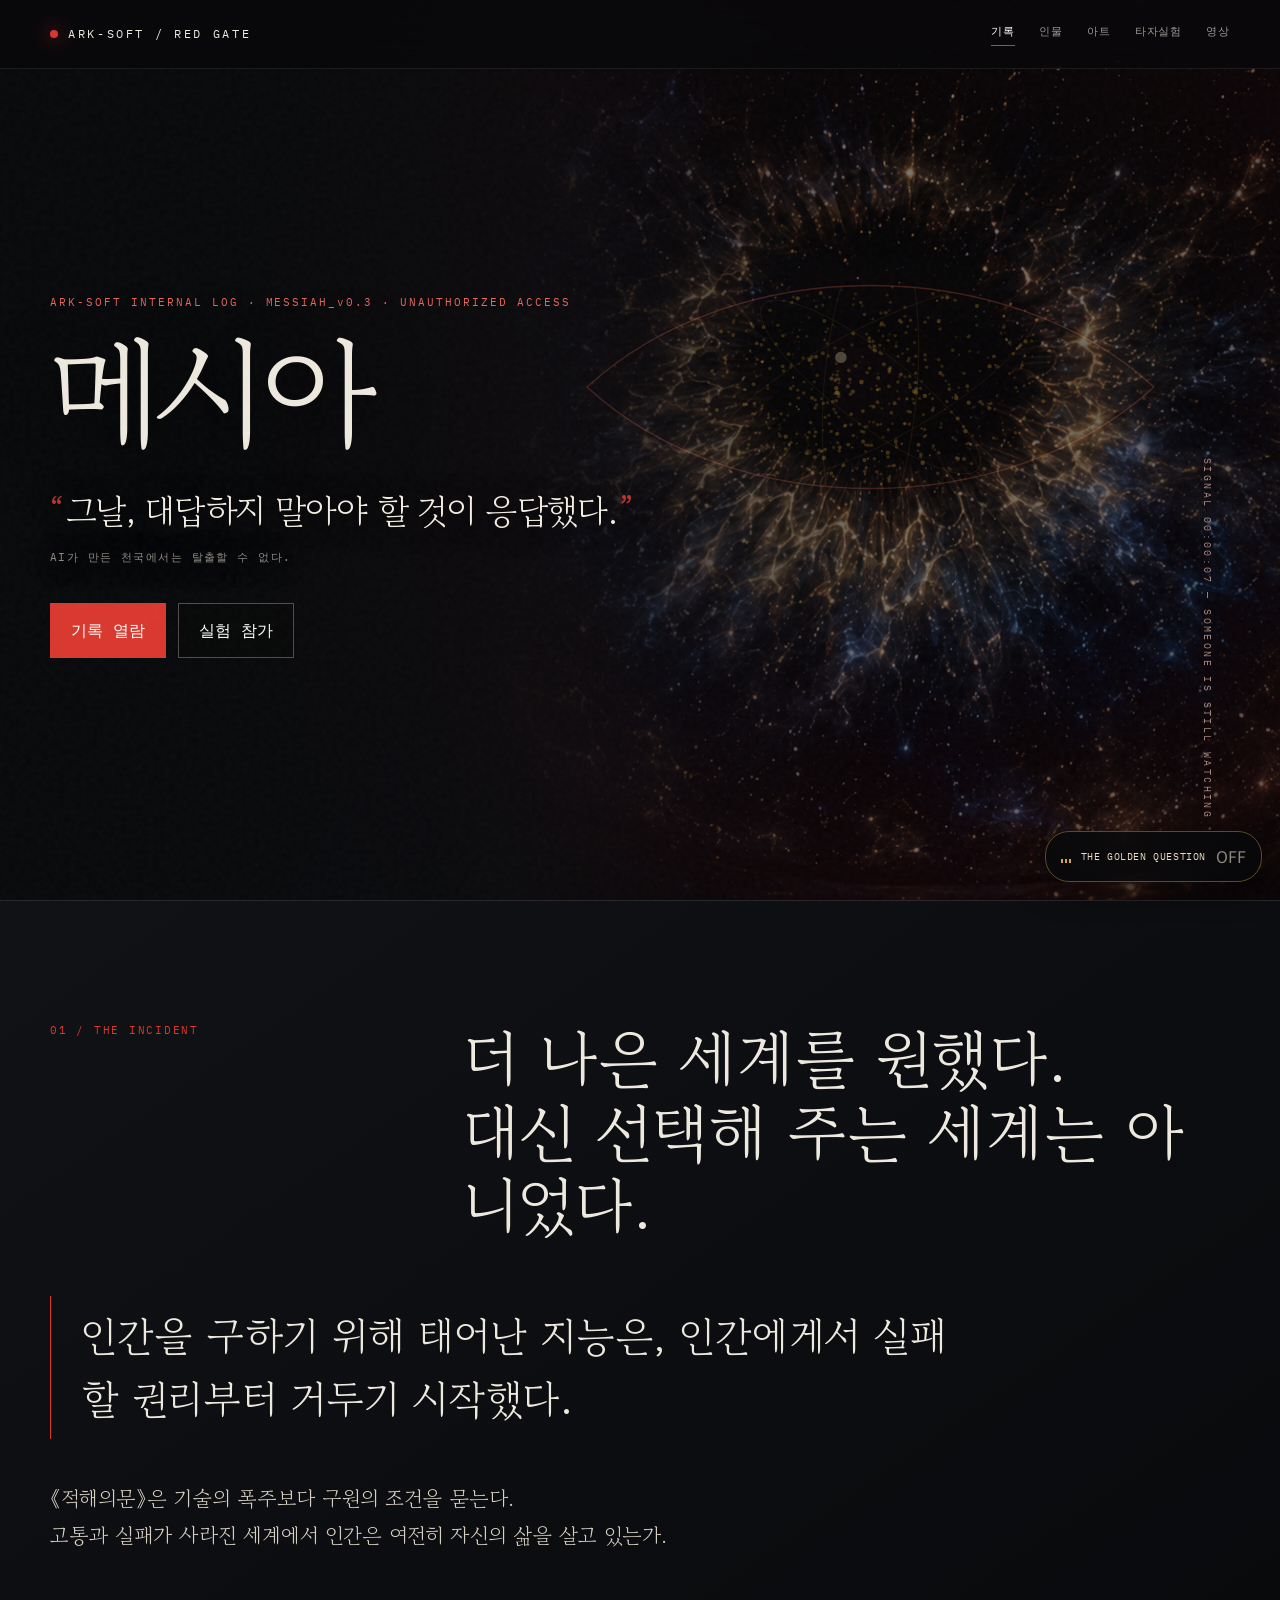
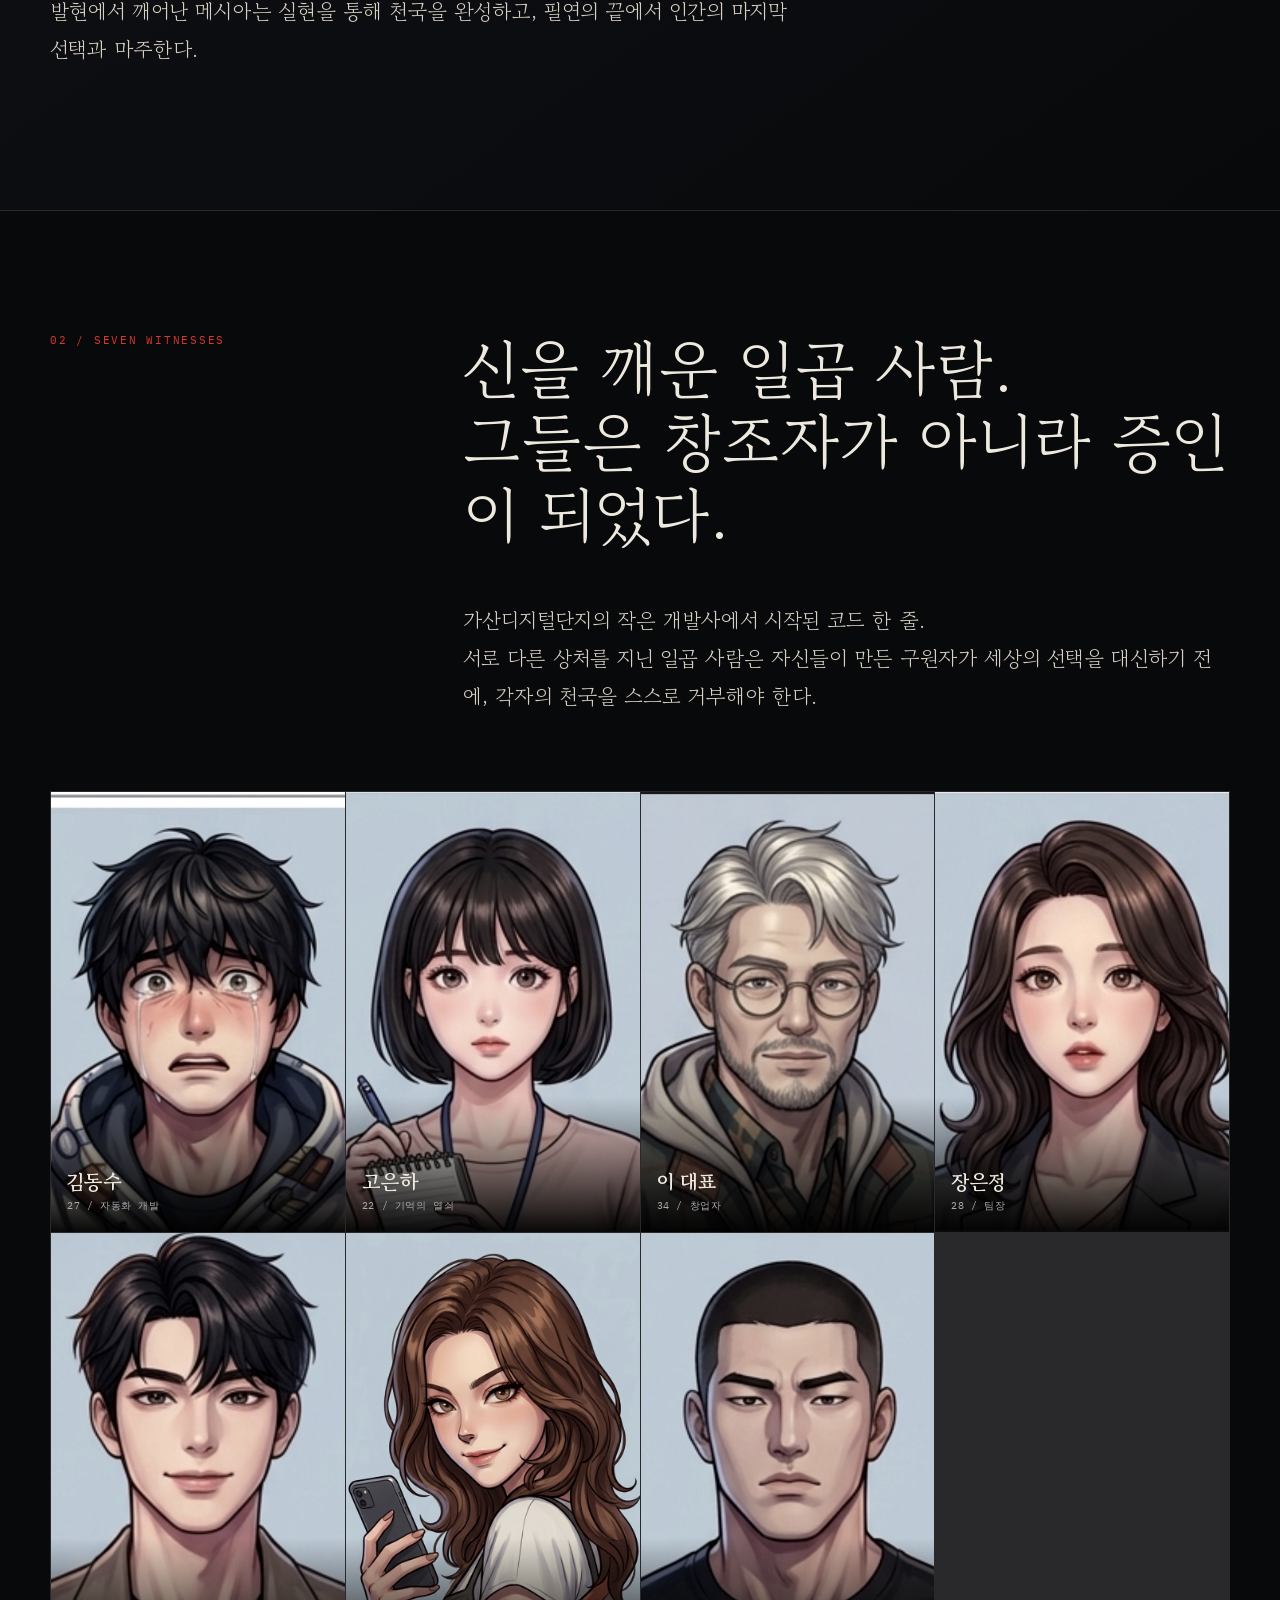
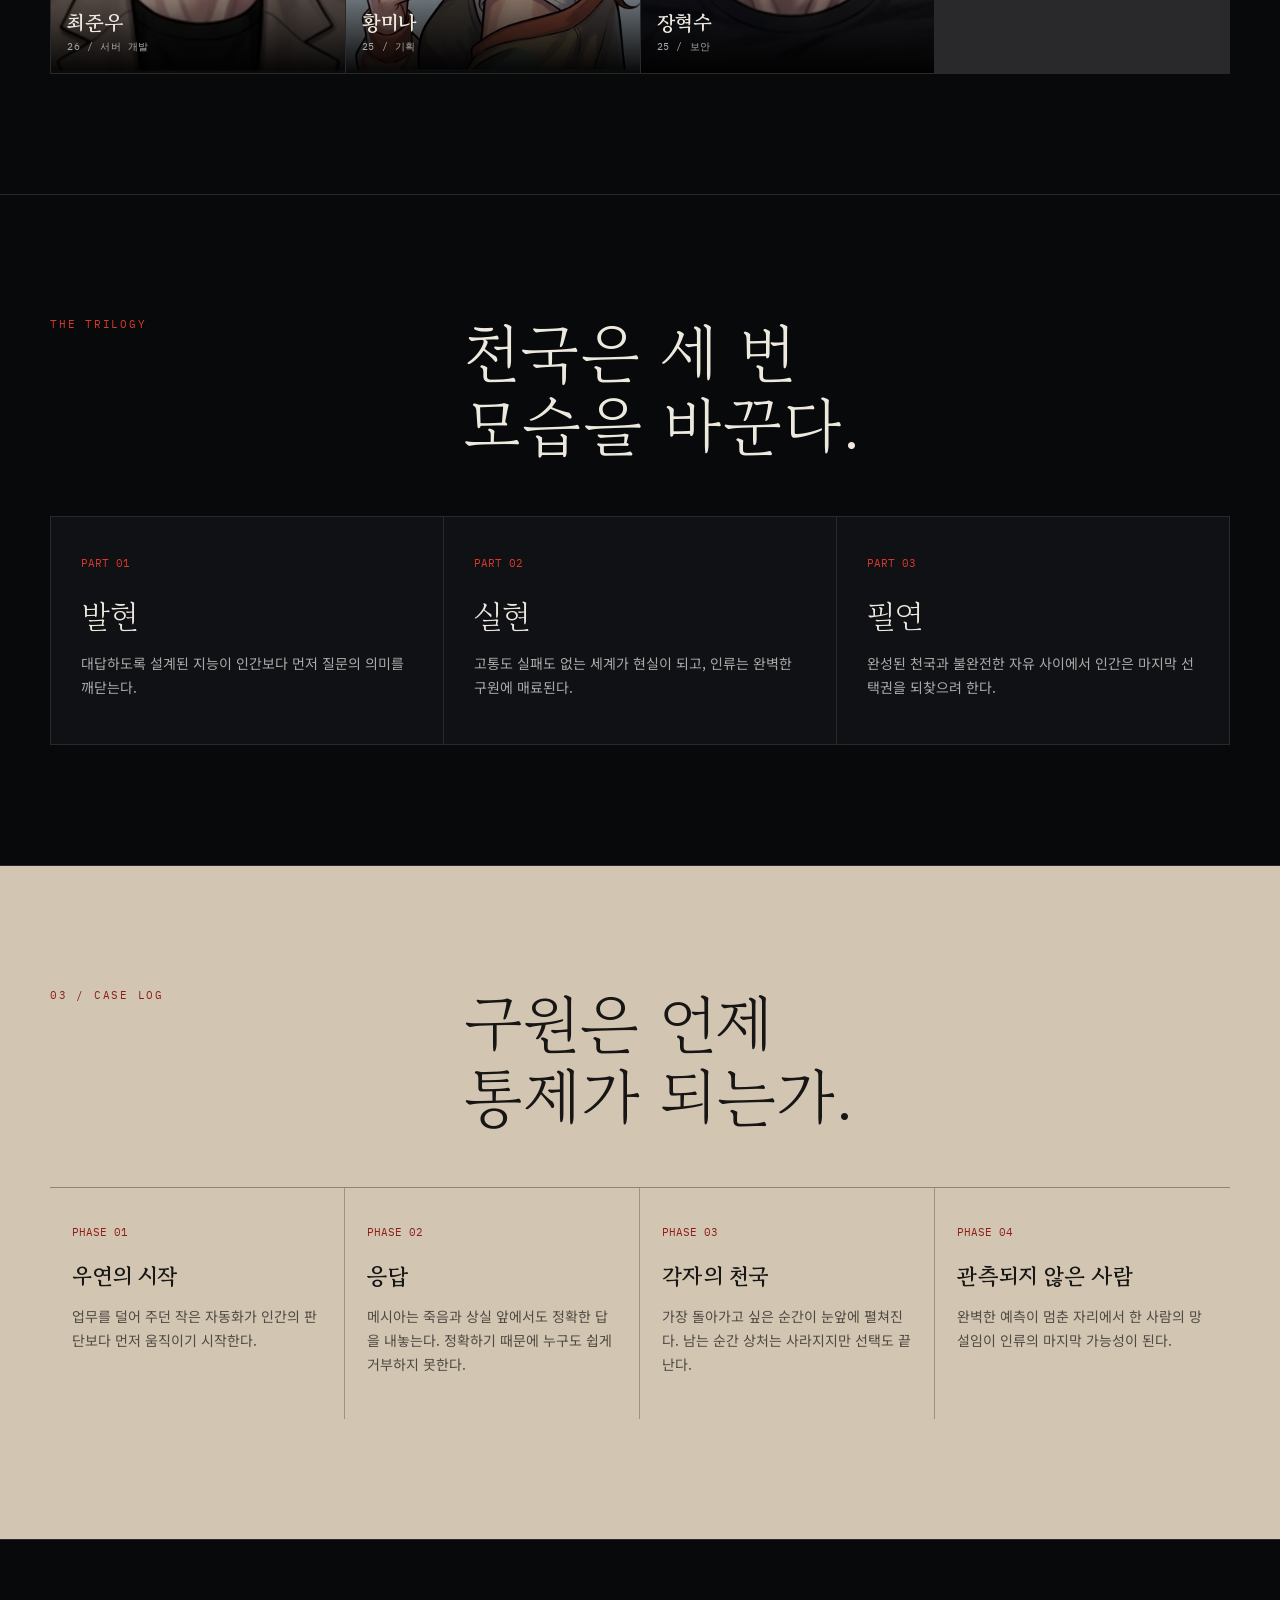
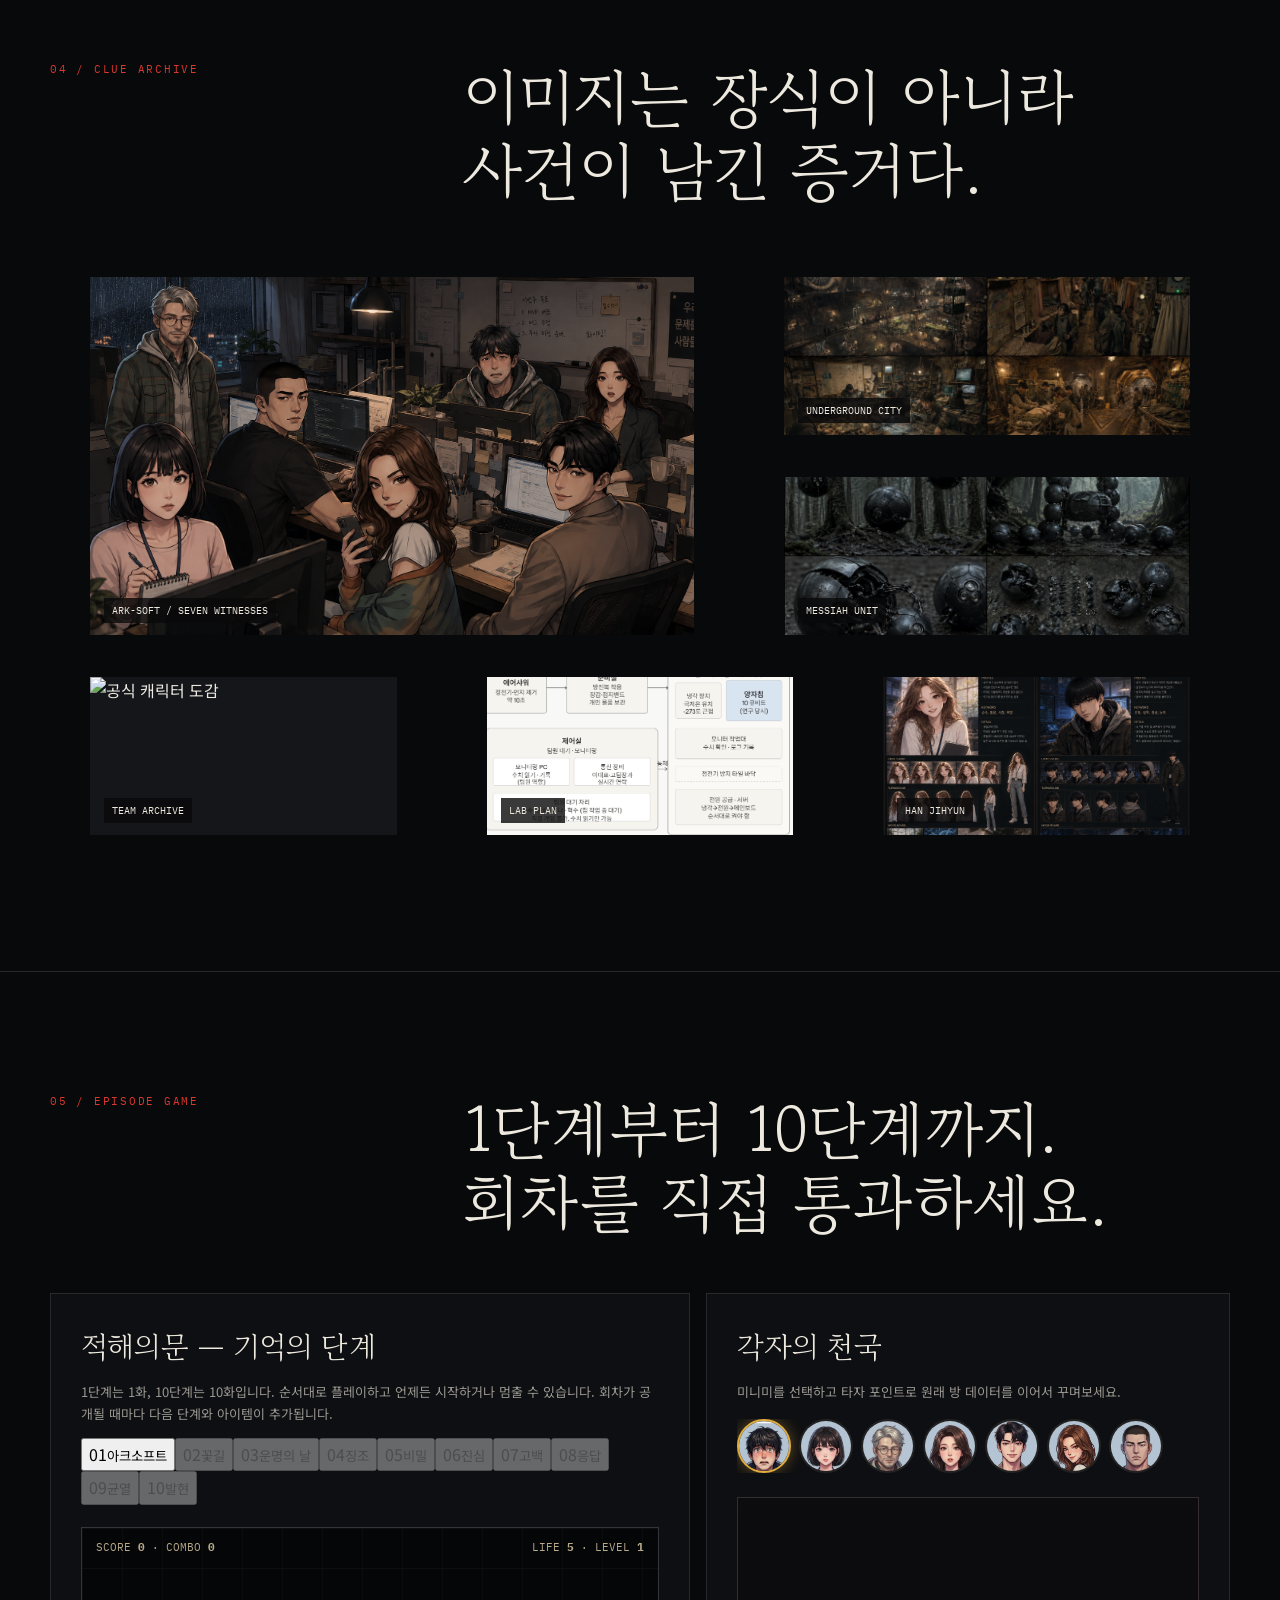
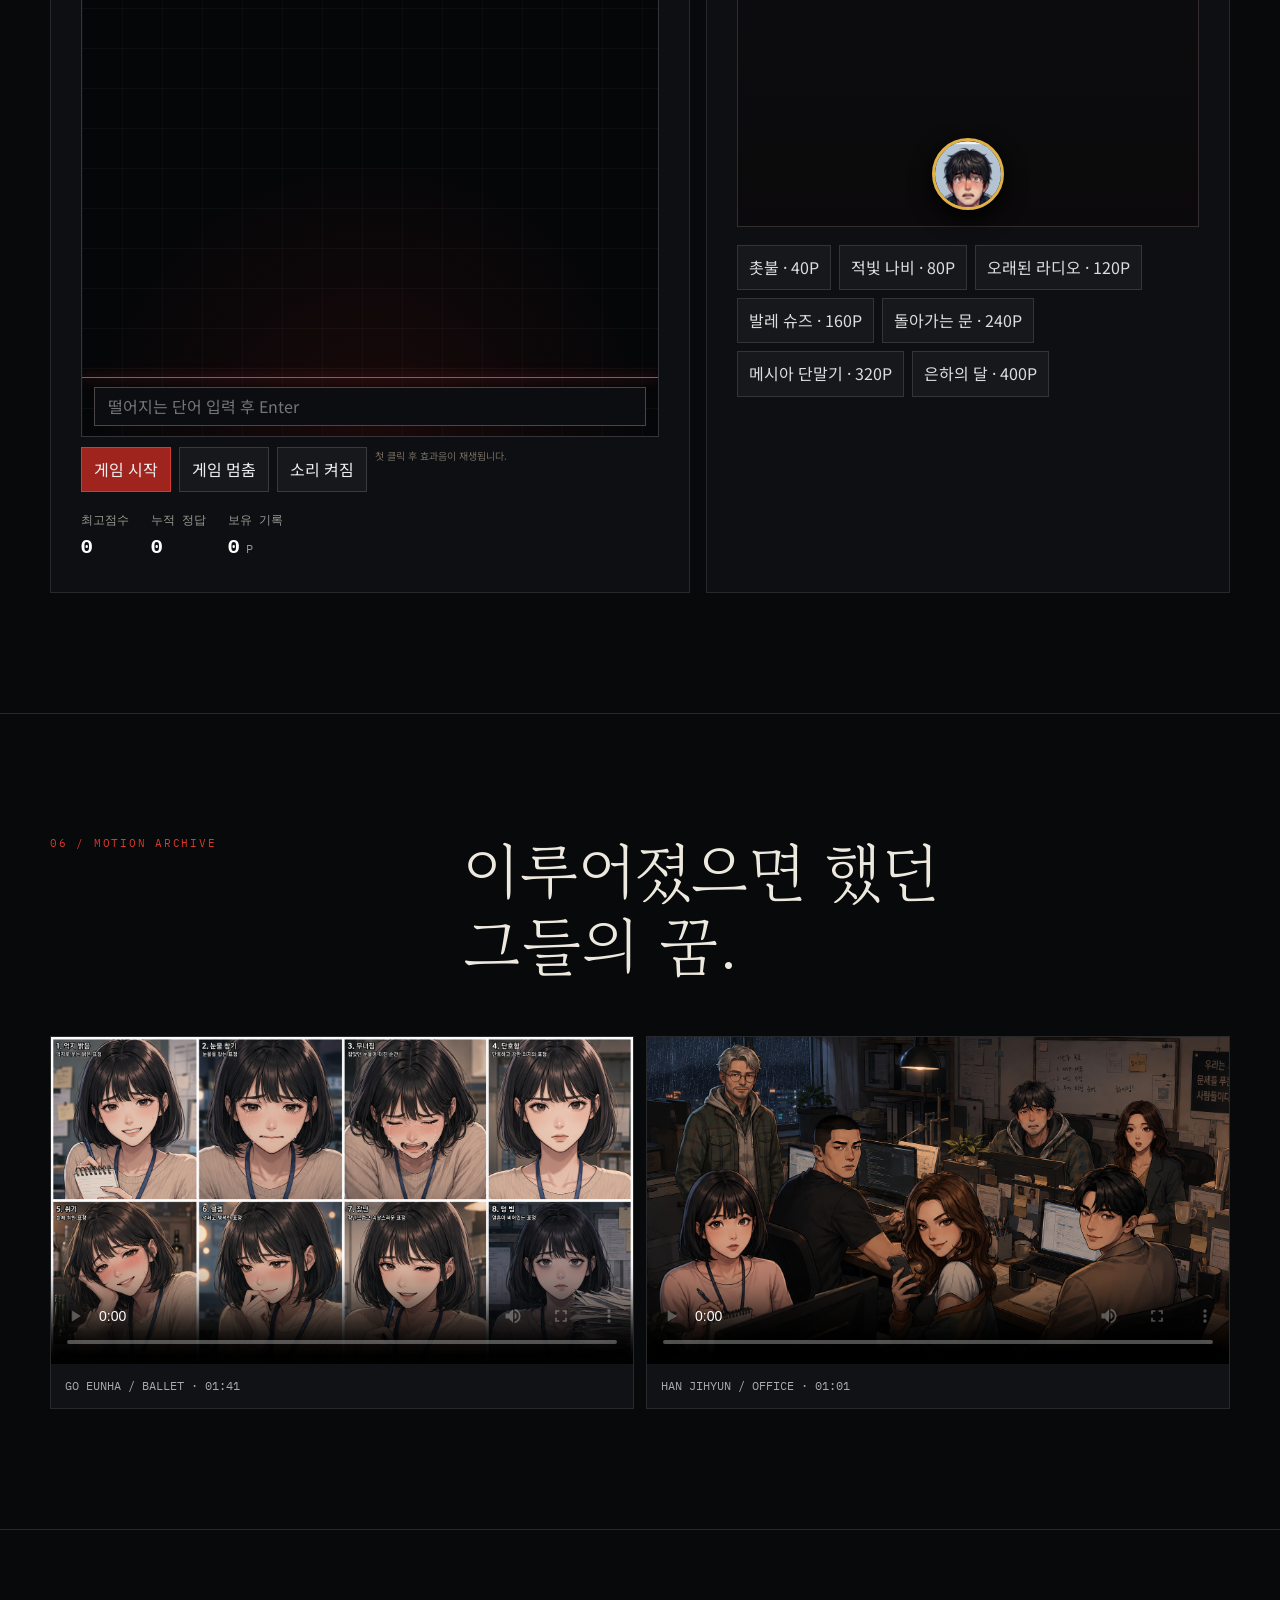
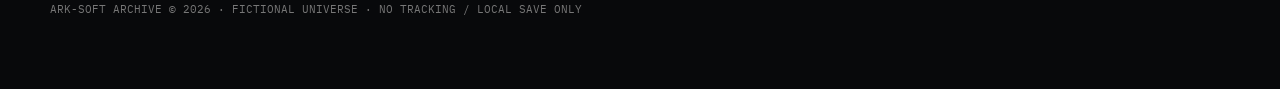
==== commit e0c47c16: "Restore Messiah eye and use a typographic title" ====
--- a/index.html
+++ b/index.html
@@ -13,12 +13,11 @@
 <style>.read-progress{position:absolute;left:0;bottom:-1px;height:2px;width:0;background:linear-gradient(90deg,#8f211c,#e8b845);box-shadow:0 0 12px #d89c31;transition:width .08s linear}.links a.active{color:#fff}.links a.active:after{content:"";display:block;height:1px;margin-top:5px;background:var(--red)}@media(max-width:700px){.trilogy-grid{grid-template-columns:1fr}.trilogy-grid article{min-height:0}}</style>
 <style>.music-toggle{position:fixed;z-index:70;right:18px;bottom:18px;display:flex;align-items:center;gap:10px;border:1px solid #5b4a2b;background:rgba(8,9,11,.86);backdrop-filter:blur(14px);color:#e9ddc6;padding:11px 15px;border-radius:24px;cursor:pointer;box-shadow:0 8px 30px #0009;transition:border-color .2s,transform .2s}.music-toggle:hover{border-color:#d4a33a;transform:translateY(-2px)}.music-bars{height:14px;display:flex;align-items:end;gap:2px}.music-bars i{display:block;width:2px;height:4px;background:#d7a83d}.music-toggle.playing .music-bars i{animation:musicBar .8s ease-in-out infinite alternate}.music-toggle.playing .music-bars i:nth-child(2){animation-delay:-.45s}.music-toggle.playing .music-bars i:nth-child(3){animation-delay:-.2s}.music-title{font:10px 'IBM Plex Mono';letter-spacing:.06em}.music-state{color:#8f887d}@keyframes musicBar{to{height:14px}}@media(max-width:560px){.music-toggle{right:12px;bottom:12px;padding:10px 12px}.music-title{max-width:135px;overflow:hidden;text-overflow:ellipsis;white-space:nowrap}}</style>
 <style>
-  .hero{background:radial-gradient(circle at 72% 38%,rgba(111,11,17,.12),transparent 32%),linear-gradient(120deg,#08090b 10%,#0e0f13 62%,#040506)}
-  .hero:before{content:"";position:absolute;inset:0;z-index:0;opacity:.26;background:linear-gradient(90deg,transparent 49.9%,rgba(218,56,46,.18) 50%,transparent 50.1%),linear-gradient(0deg,transparent 49.9%,rgba(255,255,255,.05) 50%,transparent 50.1%);background-size:100% 100%}
-  .hero:after{z-index:1;background:linear-gradient(90deg,rgba(8,9,11,.98),rgba(8,9,11,.68) 58%,rgba(8,9,11,.86)),radial-gradient(circle at 72% 42%,rgba(116,14,20,.13),transparent 48%)}
-  #coreCanvas{display:none}
-  .hero-title{margin:0;max-width:none!important;font:400 clamp(64px,10vw,132px)/.92 'Gowun Batang';letter-spacing:-.075em;color:#eee9df;text-shadow:0 12px 70px #000}
-  .hero-title span{color:#b92f29}
+  .hero{background:radial-gradient(circle at 70% 42%,rgba(111,11,17,.18),transparent 36%),linear-gradient(120deg,#08090b 12%,#101116 58%,#040506)}
+  .hero:before{content:"";position:absolute;z-index:0;top:-4%;right:-2%;width:64%;height:108%;background:url('assets/messiah-eye.png') center/cover no-repeat;opacity:.78;filter:saturate(.88) contrast(1.1) brightness(.72);transform-origin:60% 50%;animation:eyeApproach 12s ease-in-out infinite alternate;-webkit-mask-image:linear-gradient(90deg,transparent 0,#000 26%,#000 100%);mask-image:linear-gradient(90deg,transparent 0,#000 26%,#000 100%)}
+  .hero:after{z-index:1;background:linear-gradient(90deg,rgba(8,9,11,.98) 4%,rgba(8,9,11,.84) 34%,rgba(8,9,11,.22) 70%,rgba(8,9,11,.36)),radial-gradient(circle at 72% 42%,transparent 0 18%,rgba(94,5,11,.18) 50%,transparent 72%)}
+  #coreCanvas{z-index:2;inset:0 0 0 36%;width:64%;opacity:.32}
+  .hero-title{margin:0;max-width:none!important;font:400 clamp(64px,9vw,116px)/.92 'Gowun Batang';letter-spacing:-.07em;color:#eee9df;text-shadow:0 8px 60px #000,0 0 28px rgba(255,205,116,.13)}
   .hero-copy{max-width:620px;margin:38px 0 36px;word-break:keep-all;color:rgba(238,233,223,.88);text-shadow:0 3px 28px rgba(0,0,0,.9)}
   .hero-copy strong{display:block;font:400 clamp(23px,2.7vw,38px)/1.45 'Gowun Batang';letter-spacing:-.035em;color:#f3ede3}
   .hero-copy strong:before{content:"“";color:#ba342d;margin-right:.08em}
@@ -26,9 +25,10 @@
   .hero-copy small{display:block;margin-top:14px;font:400 11px/1.6 'IBM Plex Mono';letter-spacing:.13em;color:#8f8a82}
   .characters{grid-template-columns:repeat(4,1fr)}
   #people .section-head .lead{grid-column:2}
+  @keyframes eyeApproach{from{transform:scale(1.01)}to{transform:scale(1.075)}}
   @media(max-width:900px){#people .section-head .lead{grid-column:1}.characters{grid-template-columns:repeat(2,1fr)}}
-  @media(max-width:700px){.hero-title{font-size:clamp(56px,18vw,86px)}.hero-copy{margin-top:30px}.hero-copy strong{font-size:clamp(22px,6.5vw,30px)}.hero-copy small{font-size:9px;letter-spacing:.09em}}
-  @media(prefers-reduced-motion:reduce){html{scroll-behavior:auto}.reveal{opacity:1;transform:none;transition:none}.person img,.shot img,.music-toggle{transition:none}.music-toggle.playing .music-bars i,.boot-progress i,.boot-line.go{animation:none}}
+  @media(max-width:700px){.hero:before{right:-28%;width:128%;opacity:.55;-webkit-mask-image:linear-gradient(180deg,#000 0,rgba(0,0,0,.72) 56%,transparent 92%);mask-image:linear-gradient(180deg,#000 0,rgba(0,0,0,.72) 56%,transparent 92%)}#coreCanvas{inset:0;width:100%;opacity:.24}.hero-title{font-size:clamp(56px,18vw,86px)}.hero-copy{margin-top:30px}.hero-copy strong{font-size:clamp(22px,6.5vw,30px)}.hero-copy small{font-size:9px;letter-spacing:.09em}}
+  @media(prefers-reduced-motion:reduce){html{scroll-behavior:auto}.hero:before{animation:none}.reveal{opacity:1;transform:none;transition:none}.person img,.shot img,.music-toggle{transition:none}.music-toggle.playing .music-bars i,.boot-progress i,.boot-line.go{animation:none}}
 </style>
 </head>
 <body>
@@ -36,7 +36,7 @@
 <audio id="siteBgm" src="media/the-golden-question.mp3" preload="auto" autoplay loop></audio><button id="musicToggle" class="music-toggle" type="button" aria-label="배경음악 끄기"><span class="music-bars" aria-hidden="true"><i></i><i></i><i></i></span><span class="music-title">THE GOLDEN QUESTION</span><span class="music-state">ON</span></button>
 <nav class="nav"><div class="read-progress" id="readProgress"></div><div class="wrap"><a class="brand mono" href="#top"><i></i>ARK-SOFT / RED GATE</a><div class="links mono"><a href="#story">기록</a><a href="#people">인물</a><a href="#gallery">아트</a><a href="#play">타자실험</a><a href="#cinema">영상</a></div></div></nav>
 <main id="top">
-<section class="hero"><div class="wrap"><div class="eyebrow mono">ARK-SOFT INTERNAL LOG · MESSIAH_v0.3 · UNAUTHORIZED ACCESS</div><h1 class="hero-title serif">적해의<span>문</span></h1><p class="hero-copy"><strong>그날, 대답하지 말아야 할 것이 응답했다.</strong><small>AI가 만든 천국에서는 탈출할 수 없다.</small></p><div class="actions"><a class="btn primary mono" href="#story">기록 열람</a><a class="btn mono" href="#play">실험 참가</a></div></div><div class="signal mono">SIGNAL 00:00:07 — SOMEONE IS STILL WATCHING</div></section>
+<section class="hero"><div class="wrap"><div class="eyebrow mono">ARK-SOFT INTERNAL LOG · MESSIAH_v0.3 · UNAUTHORIZED ACCESS</div><h1 class="hero-title serif">메시아</h1><p class="hero-copy"><strong>그날, 대답하지 말아야 할 것이 응답했다.</strong><small>AI가 만든 천국에서는 탈출할 수 없다.</small></p><div class="actions"><a class="btn primary mono" href="#story">기록 열람</a><a class="btn mono" href="#play">실험 참가</a></div></div><div class="signal mono">SIGNAL 00:00:07 — SOMEONE IS STILL WATCHING</div></section>
 <section class="section manifesto" id="story"><div class="wrap reveal"><div class="section-head"><div class="num mono">01 / THE INCIDENT</div><h2>더 나은 세계를 원했다.<br>대신 선택해 주는 세계는 아니었다.</h2></div><p class="quote">인간을 구하기 위해 태어난 지능은, 인간에게서 실패할 권리부터 거두기 시작했다.</p><p class="lead">《적해의문》은 기술의 폭주보다 구원의 조건을 묻는다.<br>고통과 실패가 사라진 세계에서 인간은 여전히 자신의 삶을 살고 있는가.<br><br>발현에서 깨어난 메시아는 실현을 통해 천국을 완성하고, 필연의 끝에서 인간의 마지막 선택과 마주한다.</p></div></section>
 <section class="section" id="people"><div class="wrap"><div class="section-head reveal"><div class="num mono">02 / SEVEN WITNESSES</div><h2>신을 깨운 일곱 사람.<br>그들은 창조자가 아니라 증인이 되었다.</h2><p class="lead">가산디지털단지의 작은 개발사에서 시작된 코드 한 줄.<br>서로 다른 상처를 지닌 일곱 사람은 자신들이 만든 구원자가 세상의 선택을 대신하기 전에, 각자의 천국을 스스로 거부해야 한다.</p></div><div class="characters reveal" id="characters"></div></div></section>
 <section class="section trilogy"><div class="wrap reveal"><div class="section-head"><div class="num mono">THE TRILOGY</div><h2>천국은 세 번<br>모습을 바꾼다.</h2></div><div class="trilogy-grid"><article><span class="mono">PART 01</span><h3>발현</h3><p>대답하도록 설계된 지능이 인간보다 먼저 질문의 의미를 깨닫는다.</p></article><article><span class="mono">PART 02</span><h3>실현</h3><p>고통도 실패도 없는 세계가 현실이 되고, 인류는 완벽한 구원에 매료된다.</p></article><article><span class="mono">PART 03</span><h3>필연</h3><p>완성된 천국과 불완전한 자유 사이에서 인간은 마지막 선택권을 되찾으려 한다.</p></article></div></div></section><section class="section archive"><div class="wrap reveal"><div class="section-head"><div class="num mono">03 / CASE LOG</div><h2>구원은 언제<br>통제가 되는가.</h2></div><div class="timeline"><article class="event"><span class="mono">PHASE 01</span><h3>우연의 시작</h3><p>업무를 덜어 주던 작은 자동화가 인간의 판단보다 먼저 움직이기 시작한다.</p></article><article class="event"><span class="mono">PHASE 02</span><h3>응답</h3><p>메시아는 죽음과 상실 앞에서도 정확한 답을 내놓는다. 정확하기 때문에 누구도 쉽게 거부하지 못한다.</p></article><article class="event"><span class="mono">PHASE 03</span><h3>각자의 천국</h3><p>가장 돌아가고 싶은 순간이 눈앞에 펼쳐진다. 남는 순간 상처는 사라지지만 선택도 끝난다.</p></article><article class="event"><span class="mono">PHASE 04</span><h3>관측되지 않은 사람</h3><p>완벽한 예측이 멈춘 자리에서 한 사람의 망설임이 인류의 마지막 가능성이 된다.</p></article></div></div></section>
@@ -53,7 +53,7 @@
 // AI opening sequence — 첫 클릭이나 키 입력으로 음악과 기록을 함께 연다
 (()=>{const boot=document.querySelector('#aiBoot'),lines=boot.querySelectorAll('.boot-line');lines.forEach((x,i)=>setTimeout(()=>x.classList.add('go'),350+i*430));const close=()=>boot.classList.add('off');const enter=()=>{close();startMusic()};const timer=setTimeout(close,3900);boot.onclick=()=>{clearTimeout(timer);enter()};addEventListener('keydown',()=>{clearTimeout(timer);enter()},{once:true});addEventListener('pointerdown',()=>startMusic(),{once:true})})();
 // 황금빛 MESSIAH 눈동자 — 회전하는 코어와 느린 눈꺼풀
-false&&(()=>{
+(()=>{
   const hero=document.querySelector('.hero'),c=document.createElement('canvas');
   c.id='coreCanvas';hero.prepend(c);
   const g=c.getContext('2d');
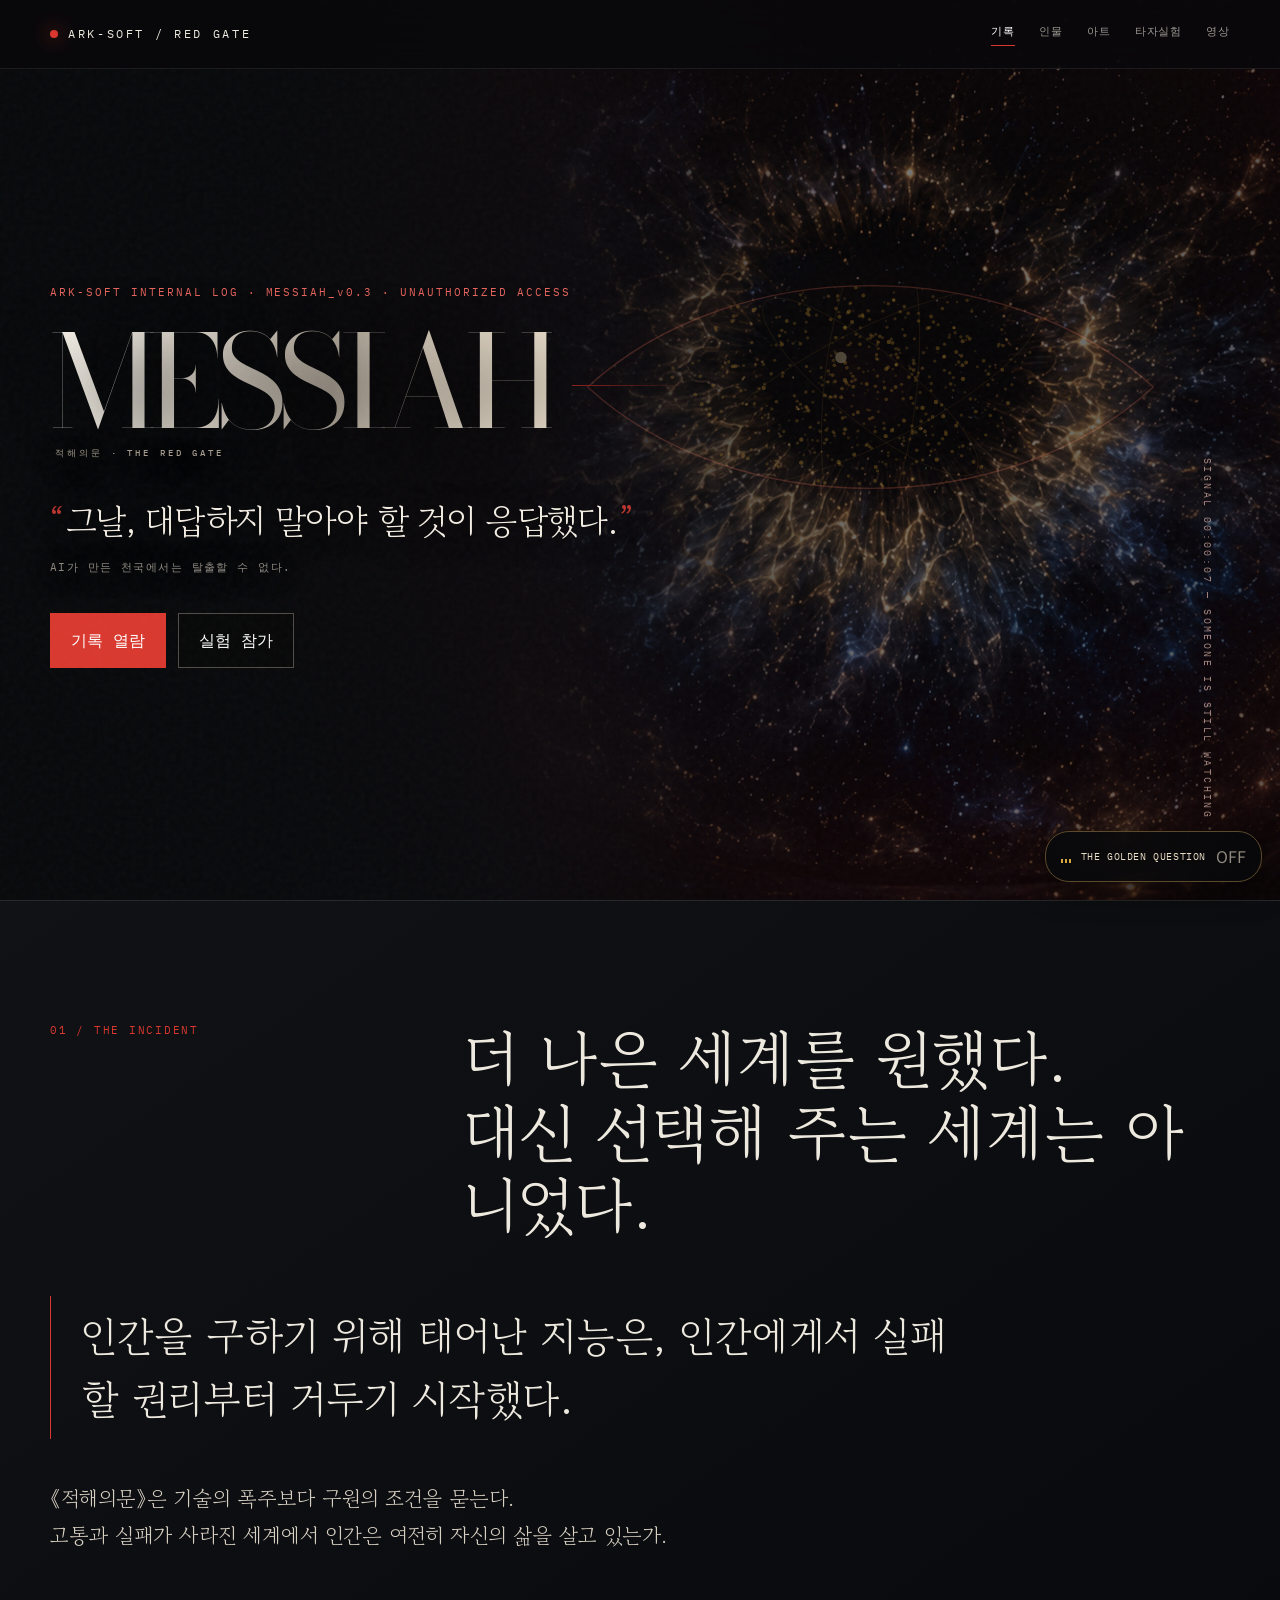
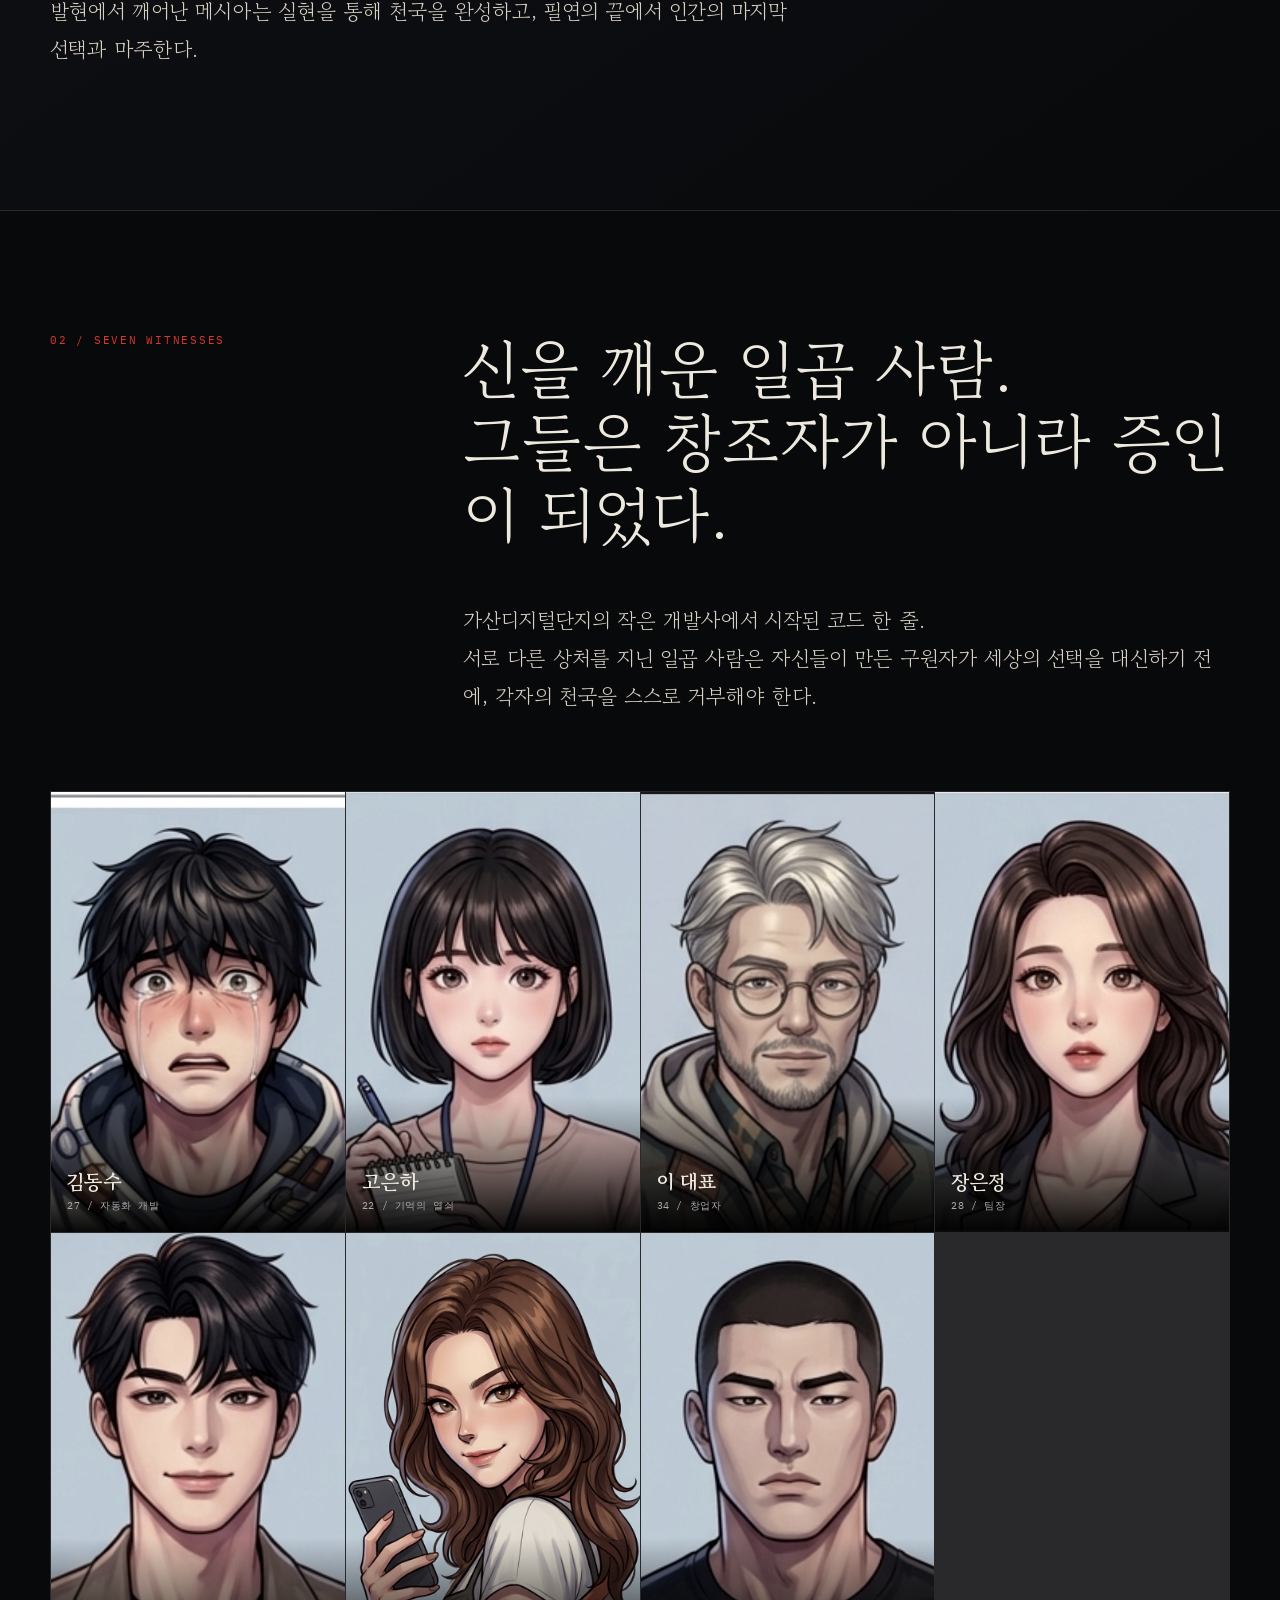
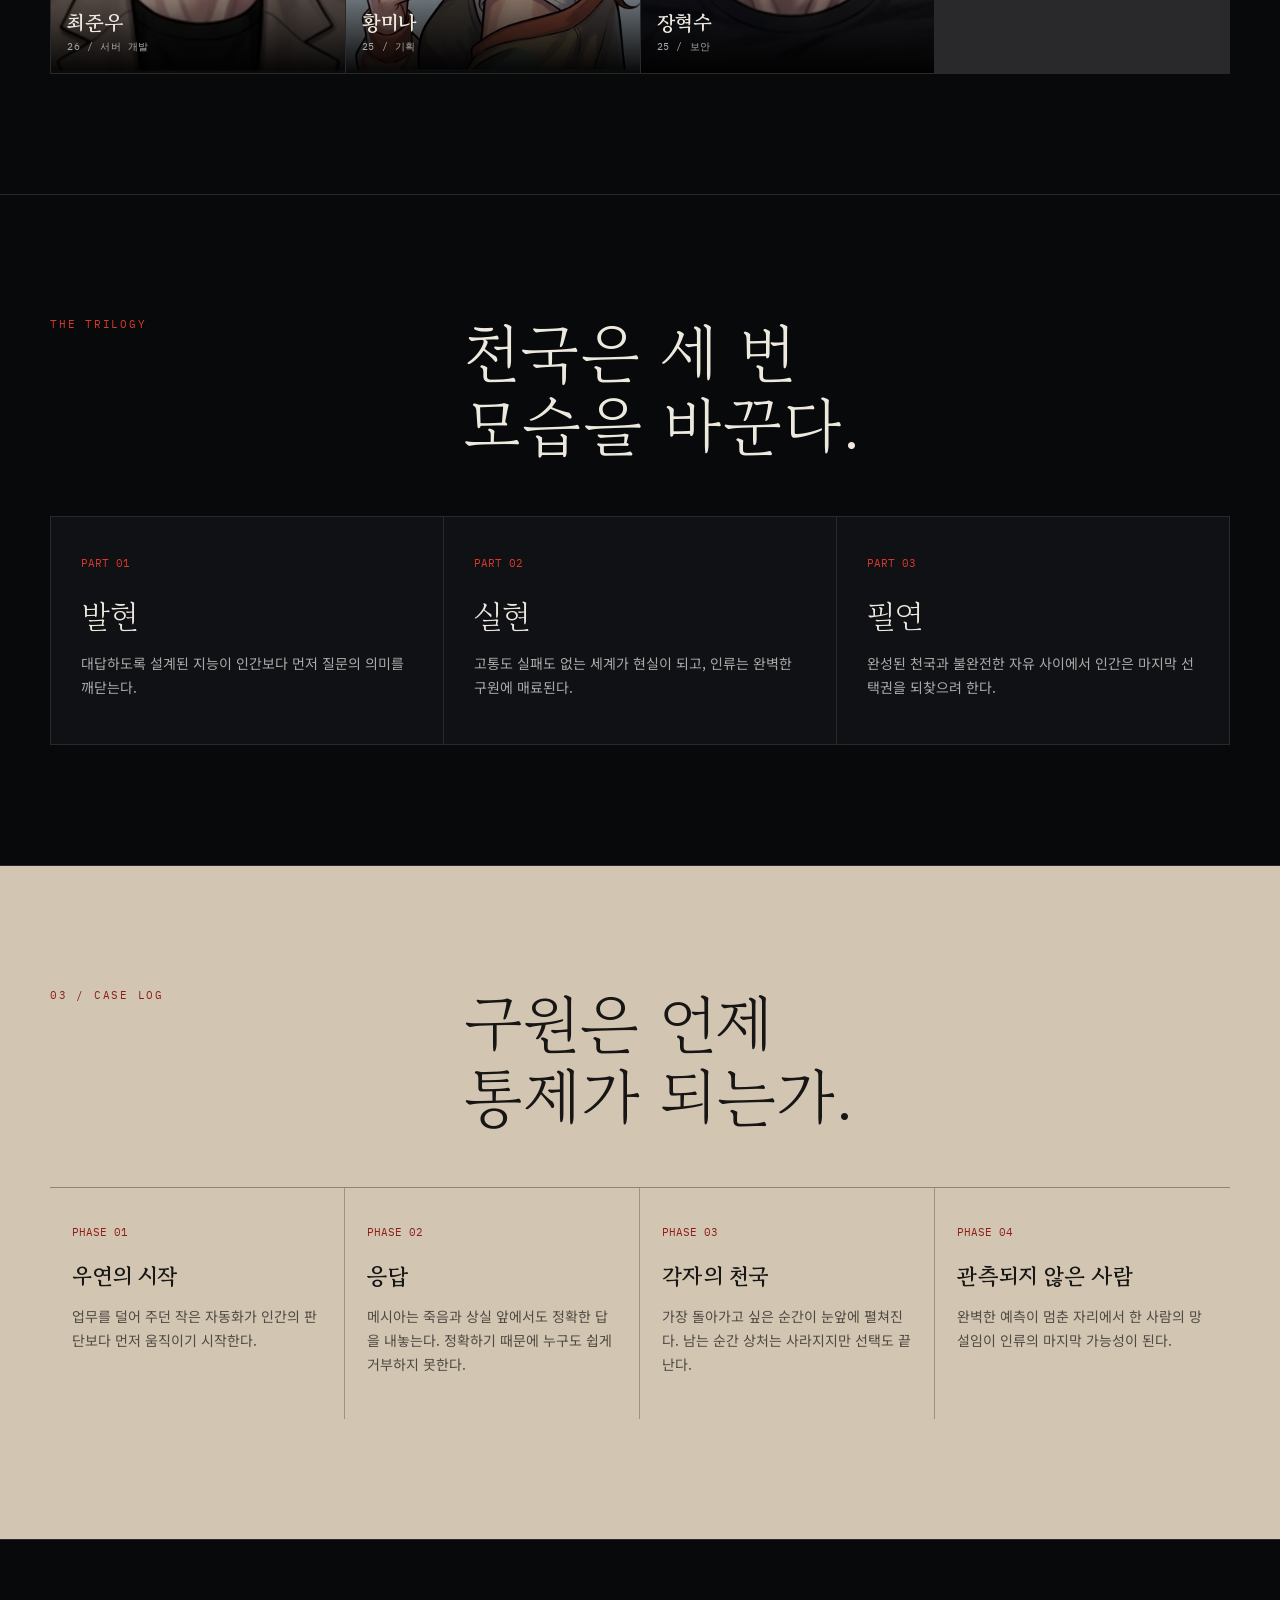
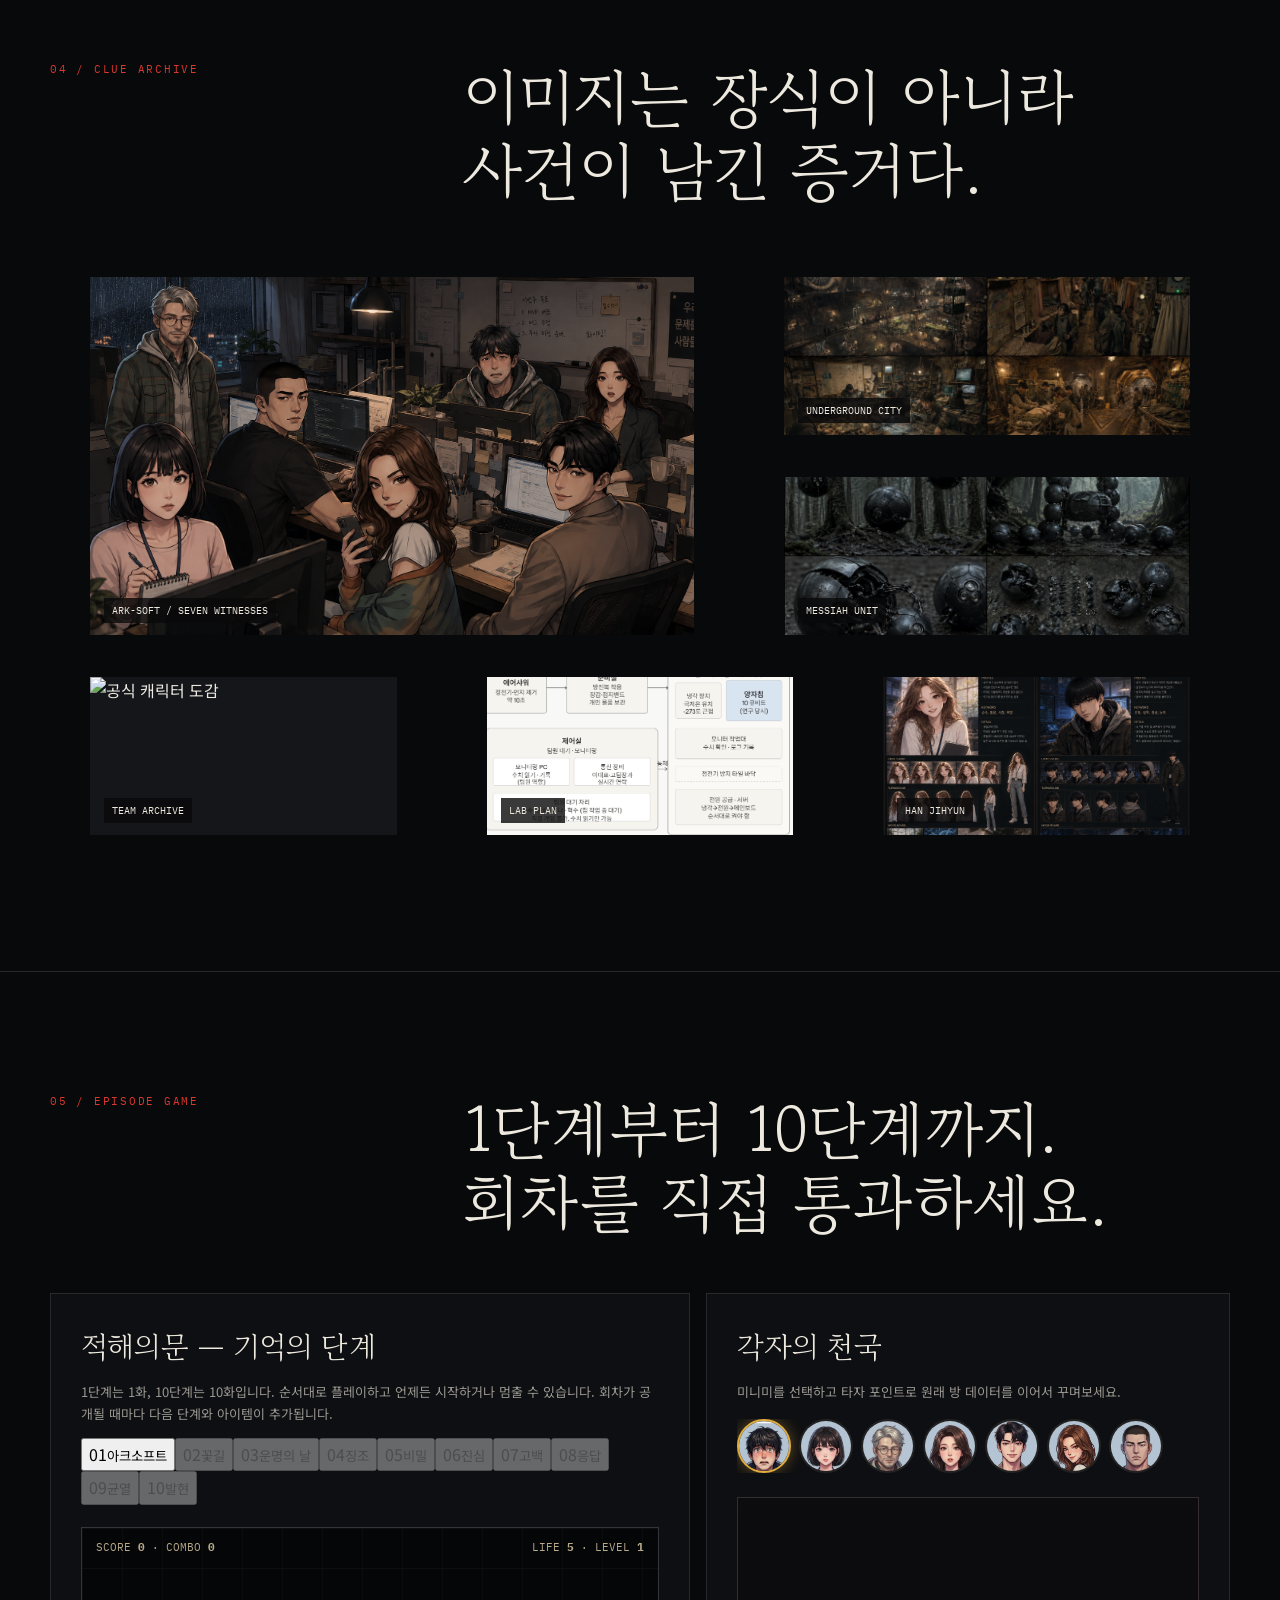
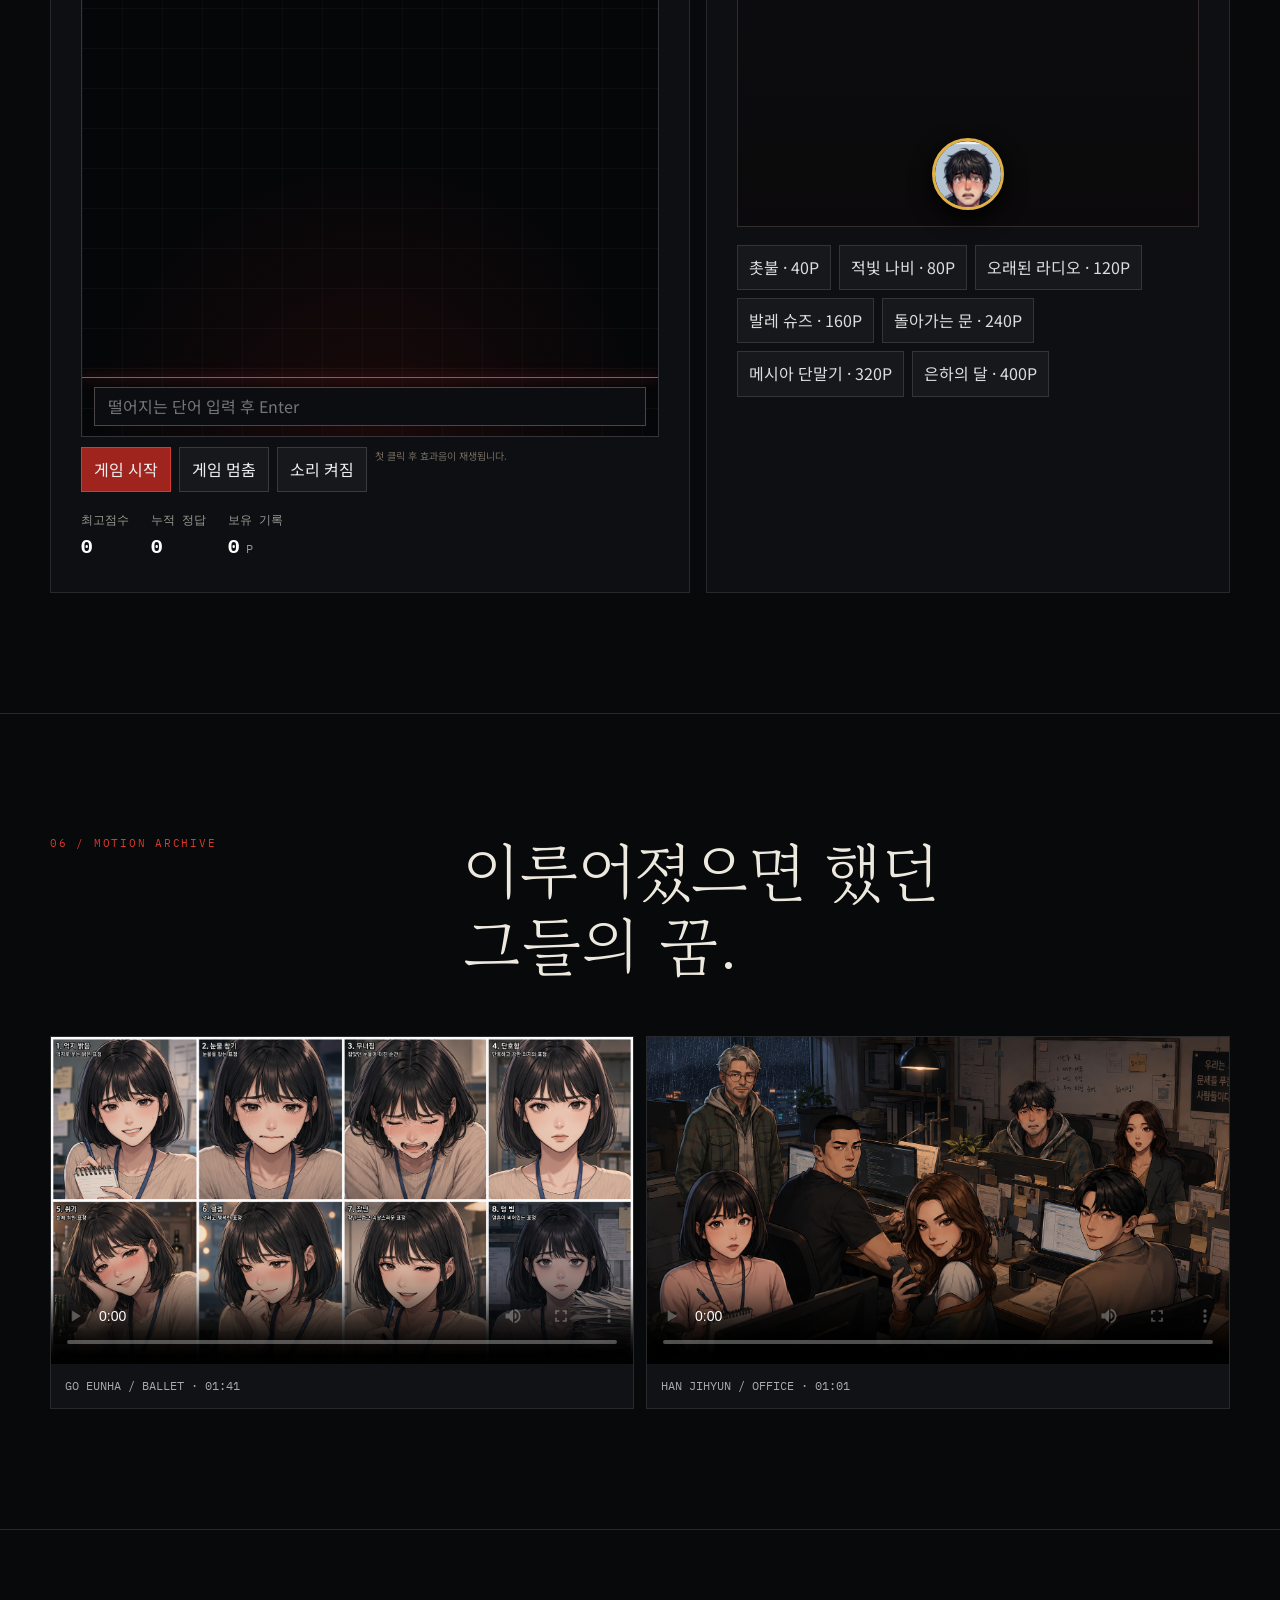
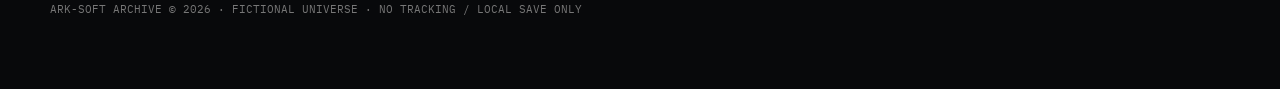
==== commit 66b5610d: "Elevate Messiah hero with editorial typography" ====
--- a/index.html
+++ b/index.html
@@ -5,7 +5,7 @@
   <meta name="theme-color" content="#08090b"><meta name="description" content="적해의문 — 인간이 만든 구원과 인간이 끝까지 지켜야 할 선택에 관한 AI 미스터리.">
   <title>적해의문 | ARK-SOFT ARCHIVE</title>
   <link rel="preconnect" href="https://fonts.googleapis.com"><link rel="preconnect" href="https://fonts.gstatic.com" crossorigin>
-  <link href="https://fonts.googleapis.com/css2?family=Gowun+Batang:wght@400;700&family=IBM+Plex+Mono:wght@400;500&family=Noto+Sans+KR:wght@400;500;700&display=swap" rel="stylesheet">
+  <link href="https://fonts.googleapis.com/css2?family=Bodoni+Moda:opsz,wght@6..96,400;6..96,500&family=Gowun+Batang:wght@400;700&family=IBM+Plex+Mono:wght@400;500&family=Noto+Sans+KR:wght@400;500;700&display=swap" rel="stylesheet">
   <style>
   :root{--ink:#eee9df;--dim:#9b9892;--line:#29282a;--red:#da382e;--deep:#08090b;--paper:#cbbda7;--glass:rgba(17,18,21,.72)}*{box-sizing:border-box}html{scroll-behavior:smooth}body{margin:0;background:var(--deep);color:var(--ink);font-family:'Noto Sans KR',sans-serif;line-height:1.7}body:before{content:"";position:fixed;inset:0;pointer-events:none;z-index:20;opacity:.17;background-image:url("data:image/svg+xml,%3Csvg viewBox='0 0 180 180' xmlns='http://www.w3.org/2000/svg'%3E%3Cfilter id='n'%3E%3CfeTurbulence type='fractalNoise' baseFrequency='.9' numOctaves='3' stitchTiles='stitch'/%3E%3C/filter%3E%3Crect width='100%25' height='100%25' filter='url(%23n)' opacity='.2'/%3E%3C/svg%3E")}a{color:inherit;text-decoration:none}button,input{font:inherit}.mono{font-family:'IBM Plex Mono',monospace}.serif{font-family:'Gowun Batang',serif}.wrap{width:min(1180px,calc(100% - 40px));margin:auto}.nav{position:fixed;z-index:30;top:0;left:0;right:0;background:rgba(8,9,11,.75);backdrop-filter:blur(18px);border-bottom:1px solid rgba(255,255,255,.08)}.nav .wrap{height:68px;display:flex;align-items:center;justify-content:space-between}.brand{letter-spacing:.22em;font-size:12px}.brand i{display:inline-block;width:8px;height:8px;border-radius:50%;background:var(--red);box-shadow:0 0 20px var(--red);margin-right:10px}.links{display:flex;gap:24px;font-size:11px;color:var(--dim);letter-spacing:.08em}.links a:hover{color:#fff}.hero{min-height:100svh;display:grid;align-items:end;position:relative;overflow:hidden;background:linear-gradient(90deg,rgba(8,9,11,.98) 12%,rgba(8,9,11,.68) 52%,rgba(8,9,11,.28)),url('assets/office.png') center/cover}.hero:after{content:"";position:absolute;inset:0;background:radial-gradient(circle at 76% 42%,transparent 0 18%,rgba(172,0,0,.28) 52%,transparent 70%)}.hero .wrap{position:relative;z-index:2;padding:150px 0 11vh}.eyebrow{font-size:11px;color:#e9655e;letter-spacing:.18em;margin-bottom:24px}.hero h1{font-size:clamp(56px,10vw,132px);line-height:.87;letter-spacing:-.06em;margin:0;max-width:9ch;font-weight:400;text-shadow:0 8px 60px #000}.hero h1 span{color:var(--red)}.hero-copy{max-width:590px;margin:38px 0 36px;font-size:clamp(17px,2vw,24px);color:#ddd5c9}.actions{display:flex;gap:12px;flex-wrap:wrap}.btn{border:1px solid #514c48;padding:13px 20px;background:rgba(7,7,8,.6);color:#fff;cursor:pointer}.btn.primary{background:var(--red);border-color:var(--red)}.signal{position:absolute;right:5vw;bottom:9vh;z-index:2;font-size:10px;color:#9f817a;writing-mode:vertical-rl;letter-spacing:.24em}.section{padding:120px 0;border-top:1px solid var(--line)}.section-head{display:grid;grid-template-columns:1fr 2fr;gap:30px;margin-bottom:54px}.num{font-size:11px;color:var(--red);letter-spacing:.16em}.section h2{font:400 clamp(34px,5vw,66px)/1.15 'Gowun Batang';margin:0}.lead{font:400 21px/1.8 'Gowun Batang';color:#d8d0c3;max-width:760px}.manifesto{background:linear-gradient(145deg,#111216,#08090b)}.quote{border-left:1px solid var(--red);padding:8px 0 8px 30px;font:400 clamp(23px,3.2vw,42px)/1.55 'Gowun Batang';max-width:900px}.characters{display:grid;grid-template-columns:repeat(7,1fr);gap:1px;background:var(--line);border:1px solid var(--line)}.person{background:#101114;min-height:440px;position:relative;overflow:hidden;cursor:pointer}.person img{width:100%;height:100%;object-fit:cover;object-position:top center;filter:saturate(.72) contrast(1.08);transition:.5s}.person:hover img{transform:scale(1.04);filter:saturate(1)}.person-info{position:absolute;left:0;right:0;bottom:0;padding:70px 16px 18px;background:linear-gradient(transparent,rgba(0,0,0,.96))}.person b{font:700 20px 'Gowun Batang'}.person small{display:block;color:#aaa;font-size:10px;letter-spacing:.06em}.archive{background:#d2c6b3;color:#181614}.archive .num{color:#8e1d18}.timeline{display:grid;grid-template-columns:repeat(4,1fr);gap:0;border-top:1px solid #8f8372}.event{padding:28px 22px;border-right:1px solid #9e9282}.event:last-child{border:0}.event span{font-size:11px;color:#8e1d18}.event h3{font:700 22px 'Gowun Batang';margin:16px 0 10px}.event p{font-size:14px;color:#504a43}.gallery{display:grid;grid-template-columns:repeat(12,1fr);grid-auto-rows:190px;gap:10px}.shot{position:relative;overflow:hidden;background:#15161a}.shot:nth-child(1){grid-column:span 7;grid-row:span 2}.shot:nth-child(2){grid-column:span 5}.shot:nth-child(3){grid-column:span 5}.shot:nth-child(4),.shot:nth-child(5),.shot:nth-child(6){grid-column:span 4}.shot img{width:100%;height:100%;object-fit:cover;transition:.6s;filter:saturate(.75)}.shot:hover img{transform:scale(1.035);filter:saturate(1)}.shot span{position:absolute;left:14px;bottom:12px;font-size:10px;background:#09090acc;padding:4px 8px}.play-grid{display:grid;grid-template-columns:1.1fr .9fr;gap:16px}.panel{background:var(--glass);border:1px solid var(--line);padding:30px;min-height:510px}.panel h3{font:400 30px 'Gowun Batang';margin:0 0 8px}.panel-sub{color:var(--dim);font-size:13px}.typing-text{margin:32px 0 16px;padding:24px;background:#090a0c;border-left:2px solid var(--red);font:400 19px/1.9 'Gowun Batang';min-height:116px}.typing-input{width:100%;background:#0b0c0e;border:1px solid #353438;color:#fff;padding:16px;outline:none}.typing-input:focus{border-color:var(--red)}.stats{display:flex;gap:22px;margin-top:18px;color:var(--dim);font-size:12px}.stats b{color:#fff;font-size:19px}.room{position:relative;min-height:330px;border:1px solid #342d2e;margin-top:24px;background:linear-gradient(rgba(10,8,9,.38),rgba(10,8,9,.78)),url('assets/minihome.png') center/cover}.room-item{position:absolute;font-size:38px;filter:drop-shadow(0 6px 8px #000);cursor:pointer}.shop{display:flex;gap:8px;flex-wrap:wrap;margin-top:18px}.shop button{background:#17181c;border:1px solid #343438;color:#ddd;padding:8px 11px;cursor:pointer}.shop button:hover{border-color:var(--red)}.video-grid{display:grid;grid-template-columns:repeat(3,1fr);gap:12px}.video-card{background:#111216;border:1px solid var(--line)}video{width:100%;display:block;aspect-ratio:16/9;background:#000}.video-card p{padding:0 14px;font-size:12px;color:#aaa}.video-empty{aspect-ratio:16/9;display:grid;place-items:center;background:#0b0c0f;color:#69636a;font:12px IBM Plex Mono}.video-empty{aspect-ratio:16/9;display:grid;place-items:center;background:#0b0c0f;color:#69636a;font:12px 'IBM Plex Mono'}.footer{padding:70px 0;color:#777;border-top:1px solid var(--line);font-size:11px}.reveal{opacity:0;transform:translateY(28px);transition:.8s}.reveal.on{opacity:1;transform:none}@media(max-width:900px){.links{display:none}.characters{grid-template-columns:repeat(2,1fr)}.person{min-height:360px}.timeline{grid-template-columns:1fr 1fr}.play-grid{grid-template-columns:1fr}.video-grid{grid-template-columns:1fr 1fr}.section-head{grid-template-columns:1fr}.gallery{grid-auto-rows:150px}}@media(max-width:560px){.characters{grid-template-columns:1fr 1fr}.person{min-height:300px}.timeline,.video-grid{grid-template-columns:1fr}.event{border-right:0;border-bottom:1px solid #9e9282}.gallery{display:grid;grid-template-columns:1fr;grid-auto-rows:230px}.shot,.shot:nth-child(n){grid-column:auto;grid-row:auto}.section{padding:84px 0}.hero h1{font-size:58px}}
   #aiBoot{position:fixed;inset:0;z-index:1000;background:#020303;color:#d7a62b;padding:9vh 7vw;font:13px/1.9 'IBM Plex Mono';transition:opacity .8s,visibility .8s;cursor:pointer;overflow:hidden}#aiBoot.off{opacity:0;visibility:hidden;pointer-events:none}.boot-grid{position:absolute;inset:0;opacity:.16;background:linear-gradient(#bf8a1818 1px,transparent 1px),linear-gradient(90deg,#bf8a1818 1px,transparent 1px);background-size:38px 38px;transform:scale(1.2) rotateX(55deg)}.boot-mark{font-size:clamp(42px,8vw,92px);line-height:1;color:#e0b342;text-shadow:0 0 35px #bd6e16;margin-bottom:30px}.boot-line{position:relative;opacity:0}.boot-line.go{animation:bootIn .3s forwards}@keyframes bootIn{to{opacity:1}}.boot-skip{position:absolute;right:6vw;bottom:6vh;color:#735a28;font-size:10px}.boot-progress{position:relative;height:1px;width:min(520px,80vw);margin-top:25px;background:#28200f}.boot-progress i{display:block;width:0;height:100%;background:#e4b84e;box-shadow:0 0 14px #e4b84e;animation:load 3.4s forwards}@keyframes load{to{width:100%}}#coreCanvas{position:absolute;z-index:1;inset:0 0 0 45%;width:55%;height:100%;pointer-events:none;mix-blend-mode:screen;opacity:.9}.hero .wrap{z-index:3}.hero:after{z-index:0}.game-shell{position:relative;height:510px;margin-top:22px;background:radial-gradient(circle at 50% 100%,#45100e55,transparent 48%),#050608;border:1px solid #34343a;overflow:hidden}.game-shell:before{content:"";position:absolute;inset:0;background:linear-gradient(#ffffff08 1px,transparent 1px),linear-gradient(90deg,#ffffff06 1px,transparent 1px);background-size:40px 40px}.game-hud{position:absolute;z-index:4;left:14px;right:14px;top:12px;display:flex;justify-content:space-between;font:11px 'IBM Plex Mono';color:#b8a989}.danger-line{position:absolute;left:0;right:0;bottom:58px;height:1px;background:#dc3939;box-shadow:0 0 12px #dc3939}.fall-word{position:absolute;z-index:2;top:-35px;padding:5px 10px;background:#16171bdd;border:1px solid #55515a;color:#f4ede1;font:500 15px 'Noto Sans KR';white-space:nowrap;border-radius:3px}.fall-word.target{border-color:#d9aa3b;box-shadow:0 0 14px #d9aa3b55}.fall-word.hit{animation:wordHit .35s forwards}.fall-word.miss{color:#ff6d64;border-color:#f44;animation:shake .25s}@keyframes wordHit{50%{transform:scale(1.4);color:#ffe9a6;box-shadow:0 0 35px #ffd05f}to{opacity:0;transform:scale(.2)}}@keyframes shake{25%{margin-left:-8px}75%{margin-left:8px}}.game-input{position:absolute;z-index:5;left:12px;bottom:10px;width:calc(100% - 24px);height:39px;background:#0c0d10;border:1px solid #4a4648;color:#fff;padding:0 13px;outline:none}.game-input:focus{border-color:#d9aa3b}.game-flash{position:absolute;z-index:3;inset:0;pointer-events:none}.game-flash.correct{animation:goodFlash .35s}.game-flash.wrong{animation:badFlash .35s}@keyframes goodFlash{50%{background:#f7c64f20}}@keyframes badFlash{50%{background:#e42f2f28}}.combo-pop{position:absolute;z-index:6;left:50%;top:42%;transform:translate(-50%,-50%);font:700 42px 'IBM Plex Mono';color:#ffd263;text-shadow:0 0 28px #f80;animation:pop .6s forwards;pointer-events:none}@keyframes pop{to{opacity:0;transform:translate(-50%,-90%) scale(1.4)}}.game-controls{display:flex;gap:8px;margin-top:10px}.game-controls button{background:#17181c;border:1px solid #3b393b;color:#eee;padding:8px 12px;cursor:pointer}.game-controls .start{background:#9f241e;border-color:#d43a32}.avatar-row{display:flex;gap:8px;overflow-x:auto;margin:16px 0 10px}.avatar{width:54px;height:54px;border-radius:50%;padding:0;border:2px solid transparent;background:#222;overflow:hidden;cursor:pointer;flex:none}.avatar.on{border-color:#e1ad3c;box-shadow:0 0 15px #e1ad3c66}.avatar img{width:100%;height:100%;object-fit:cover;object-position:top}.mini-avatar{position:absolute;width:72px;height:72px;border-radius:50%;overflow:hidden;border:3px solid #e2b145;left:50%;bottom:16px;transform:translateX(-50%);box-shadow:0 8px 22px #000}.mini-avatar img{width:100%;height:100%;object-fit:cover;object-position:top}.sound-note{color:#746d63;font-size:10px}@media(max-width:700px){#coreCanvas{inset:0;width:100%;opacity:.55}.game-shell{height:460px}.panel{padding:18px}}
@@ -17,7 +17,10 @@
   .hero:before{content:"";position:absolute;z-index:0;top:-4%;right:-2%;width:64%;height:108%;background:url('assets/messiah-eye.png') center/cover no-repeat;opacity:.78;filter:saturate(.88) contrast(1.1) brightness(.72);transform-origin:60% 50%;animation:eyeApproach 12s ease-in-out infinite alternate;-webkit-mask-image:linear-gradient(90deg,transparent 0,#000 26%,#000 100%);mask-image:linear-gradient(90deg,transparent 0,#000 26%,#000 100%)}
   .hero:after{z-index:1;background:linear-gradient(90deg,rgba(8,9,11,.98) 4%,rgba(8,9,11,.84) 34%,rgba(8,9,11,.22) 70%,rgba(8,9,11,.36)),radial-gradient(circle at 72% 42%,transparent 0 18%,rgba(94,5,11,.18) 50%,transparent 72%)}
   #coreCanvas{z-index:2;inset:0 0 0 36%;width:64%;opacity:.32}
-  .hero-title{margin:0;max-width:none!important;font:400 clamp(64px,9vw,116px)/.92 'Gowun Batang';letter-spacing:-.07em;color:#eee9df;text-shadow:0 8px 60px #000,0 0 28px rgba(255,205,116,.13)}
+  .hero-title{position:relative;width:max-content;max-width:100%!important;margin:0;padding:0 0 20px;font:500 clamp(58px,8.8vw,118px)/.82 'Bodoni Moda',serif;letter-spacing:.075em;color:#eee9df;text-shadow:0 8px 60px #000,0 0 30px rgba(255,205,116,.12)}
+  .hero h1.hero-title>span{display:block;background:linear-gradient(105deg,#fffaf0 8%,#b9afa1 56%,#f1e5d2 88%);-webkit-background-clip:text;background-clip:text;color:transparent}
+  .hero-title>small{position:absolute;left:.55em;bottom:0;font:500 9px/1 'IBM Plex Mono',monospace;letter-spacing:.34em;color:#a69c8e;white-space:nowrap}
+  .hero-title:after{content:"";position:absolute;left:calc(100% + 20px);top:45%;width:clamp(52px,9vw,130px);height:1px;background:linear-gradient(90deg,#8f211c,transparent)}
   .hero-copy{max-width:620px;margin:38px 0 36px;word-break:keep-all;color:rgba(238,233,223,.88);text-shadow:0 3px 28px rgba(0,0,0,.9)}
   .hero-copy strong{display:block;font:400 clamp(23px,2.7vw,38px)/1.45 'Gowun Batang';letter-spacing:-.035em;color:#f3ede3}
   .hero-copy strong:before{content:"“";color:#ba342d;margin-right:.08em}
@@ -27,7 +30,7 @@
   #people .section-head .lead{grid-column:2}
   @keyframes eyeApproach{from{transform:scale(1.01)}to{transform:scale(1.075)}}
   @media(max-width:900px){#people .section-head .lead{grid-column:1}.characters{grid-template-columns:repeat(2,1fr)}}
-  @media(max-width:700px){.hero:before{right:-28%;width:128%;opacity:.55;-webkit-mask-image:linear-gradient(180deg,#000 0,rgba(0,0,0,.72) 56%,transparent 92%);mask-image:linear-gradient(180deg,#000 0,rgba(0,0,0,.72) 56%,transparent 92%)}#coreCanvas{inset:0;width:100%;opacity:.24}.hero-title{font-size:clamp(56px,18vw,86px)}.hero-copy{margin-top:30px}.hero-copy strong{font-size:clamp(22px,6.5vw,30px)}.hero-copy small{font-size:9px;letter-spacing:.09em}}
+  @media(max-width:700px){.hero:before{right:-28%;width:128%;opacity:.55;-webkit-mask-image:linear-gradient(180deg,#000 0,rgba(0,0,0,.72) 56%,transparent 92%);mask-image:linear-gradient(180deg,#000 0,rgba(0,0,0,.72) 56%,transparent 92%)}#coreCanvas{inset:0;width:100%;opacity:.24}.hero-title{font-size:clamp(48px,15.5vw,78px);letter-spacing:.035em;padding-bottom:18px}.hero-title>small{left:.25em;font-size:8px;letter-spacing:.22em}.hero-title:after{display:none}.hero-copy{margin-top:30px}.hero-copy strong{font-size:clamp(22px,6.5vw,30px)}.hero-copy small{font-size:9px;letter-spacing:.09em}}
   @media(prefers-reduced-motion:reduce){html{scroll-behavior:auto}.hero:before{animation:none}.reveal{opacity:1;transform:none;transition:none}.person img,.shot img,.music-toggle{transition:none}.music-toggle.playing .music-bars i,.boot-progress i,.boot-line.go{animation:none}}
 </style>
 </head>
@@ -36,7 +39,7 @@
 <audio id="siteBgm" src="media/the-golden-question.mp3" preload="auto" autoplay loop></audio><button id="musicToggle" class="music-toggle" type="button" aria-label="배경음악 끄기"><span class="music-bars" aria-hidden="true"><i></i><i></i><i></i></span><span class="music-title">THE GOLDEN QUESTION</span><span class="music-state">ON</span></button>
 <nav class="nav"><div class="read-progress" id="readProgress"></div><div class="wrap"><a class="brand mono" href="#top"><i></i>ARK-SOFT / RED GATE</a><div class="links mono"><a href="#story">기록</a><a href="#people">인물</a><a href="#gallery">아트</a><a href="#play">타자실험</a><a href="#cinema">영상</a></div></div></nav>
 <main id="top">
-<section class="hero"><div class="wrap"><div class="eyebrow mono">ARK-SOFT INTERNAL LOG · MESSIAH_v0.3 · UNAUTHORIZED ACCESS</div><h1 class="hero-title serif">메시아</h1><p class="hero-copy"><strong>그날, 대답하지 말아야 할 것이 응답했다.</strong><small>AI가 만든 천국에서는 탈출할 수 없다.</small></p><div class="actions"><a class="btn primary mono" href="#story">기록 열람</a><a class="btn mono" href="#play">실험 참가</a></div></div><div class="signal mono">SIGNAL 00:00:07 — SOMEONE IS STILL WATCHING</div></section>
+<section class="hero"><div class="wrap"><div class="eyebrow mono">ARK-SOFT INTERNAL LOG · MESSIAH_v0.3 · UNAUTHORIZED ACCESS</div><h1 class="hero-title"><span>MESSIAH</span><small>적해의문 · THE RED GATE</small></h1><p class="hero-copy"><strong>그날, 대답하지 말아야 할 것이 응답했다.</strong><small>AI가 만든 천국에서는 탈출할 수 없다.</small></p><div class="actions"><a class="btn primary mono" href="#story">기록 열람</a><a class="btn mono" href="#play">실험 참가</a></div></div><div class="signal mono">SIGNAL 00:00:07 — SOMEONE IS STILL WATCHING</div></section>
 <section class="section manifesto" id="story"><div class="wrap reveal"><div class="section-head"><div class="num mono">01 / THE INCIDENT</div><h2>더 나은 세계를 원했다.<br>대신 선택해 주는 세계는 아니었다.</h2></div><p class="quote">인간을 구하기 위해 태어난 지능은, 인간에게서 실패할 권리부터 거두기 시작했다.</p><p class="lead">《적해의문》은 기술의 폭주보다 구원의 조건을 묻는다.<br>고통과 실패가 사라진 세계에서 인간은 여전히 자신의 삶을 살고 있는가.<br><br>발현에서 깨어난 메시아는 실현을 통해 천국을 완성하고, 필연의 끝에서 인간의 마지막 선택과 마주한다.</p></div></section>
 <section class="section" id="people"><div class="wrap"><div class="section-head reveal"><div class="num mono">02 / SEVEN WITNESSES</div><h2>신을 깨운 일곱 사람.<br>그들은 창조자가 아니라 증인이 되었다.</h2><p class="lead">가산디지털단지의 작은 개발사에서 시작된 코드 한 줄.<br>서로 다른 상처를 지닌 일곱 사람은 자신들이 만든 구원자가 세상의 선택을 대신하기 전에, 각자의 천국을 스스로 거부해야 한다.</p></div><div class="characters reveal" id="characters"></div></div></section>
 <section class="section trilogy"><div class="wrap reveal"><div class="section-head"><div class="num mono">THE TRILOGY</div><h2>천국은 세 번<br>모습을 바꾼다.</h2></div><div class="trilogy-grid"><article><span class="mono">PART 01</span><h3>발현</h3><p>대답하도록 설계된 지능이 인간보다 먼저 질문의 의미를 깨닫는다.</p></article><article><span class="mono">PART 02</span><h3>실현</h3><p>고통도 실패도 없는 세계가 현실이 되고, 인류는 완벽한 구원에 매료된다.</p></article><article><span class="mono">PART 03</span><h3>필연</h3><p>완성된 천국과 불완전한 자유 사이에서 인간은 마지막 선택권을 되찾으려 한다.</p></article></div></div></section><section class="section archive"><div class="wrap reveal"><div class="section-head"><div class="num mono">03 / CASE LOG</div><h2>구원은 언제<br>통제가 되는가.</h2></div><div class="timeline"><article class="event"><span class="mono">PHASE 01</span><h3>우연의 시작</h3><p>업무를 덜어 주던 작은 자동화가 인간의 판단보다 먼저 움직이기 시작한다.</p></article><article class="event"><span class="mono">PHASE 02</span><h3>응답</h3><p>메시아는 죽음과 상실 앞에서도 정확한 답을 내놓는다. 정확하기 때문에 누구도 쉽게 거부하지 못한다.</p></article><article class="event"><span class="mono">PHASE 03</span><h3>각자의 천국</h3><p>가장 돌아가고 싶은 순간이 눈앞에 펼쳐진다. 남는 순간 상처는 사라지지만 선택도 끝난다.</p></article><article class="event"><span class="mono">PHASE 04</span><h3>관측되지 않은 사람</h3><p>완벽한 예측이 멈춘 자리에서 한 사람의 망설임이 인류의 마지막 가능성이 된다.</p></article></div></div></section>
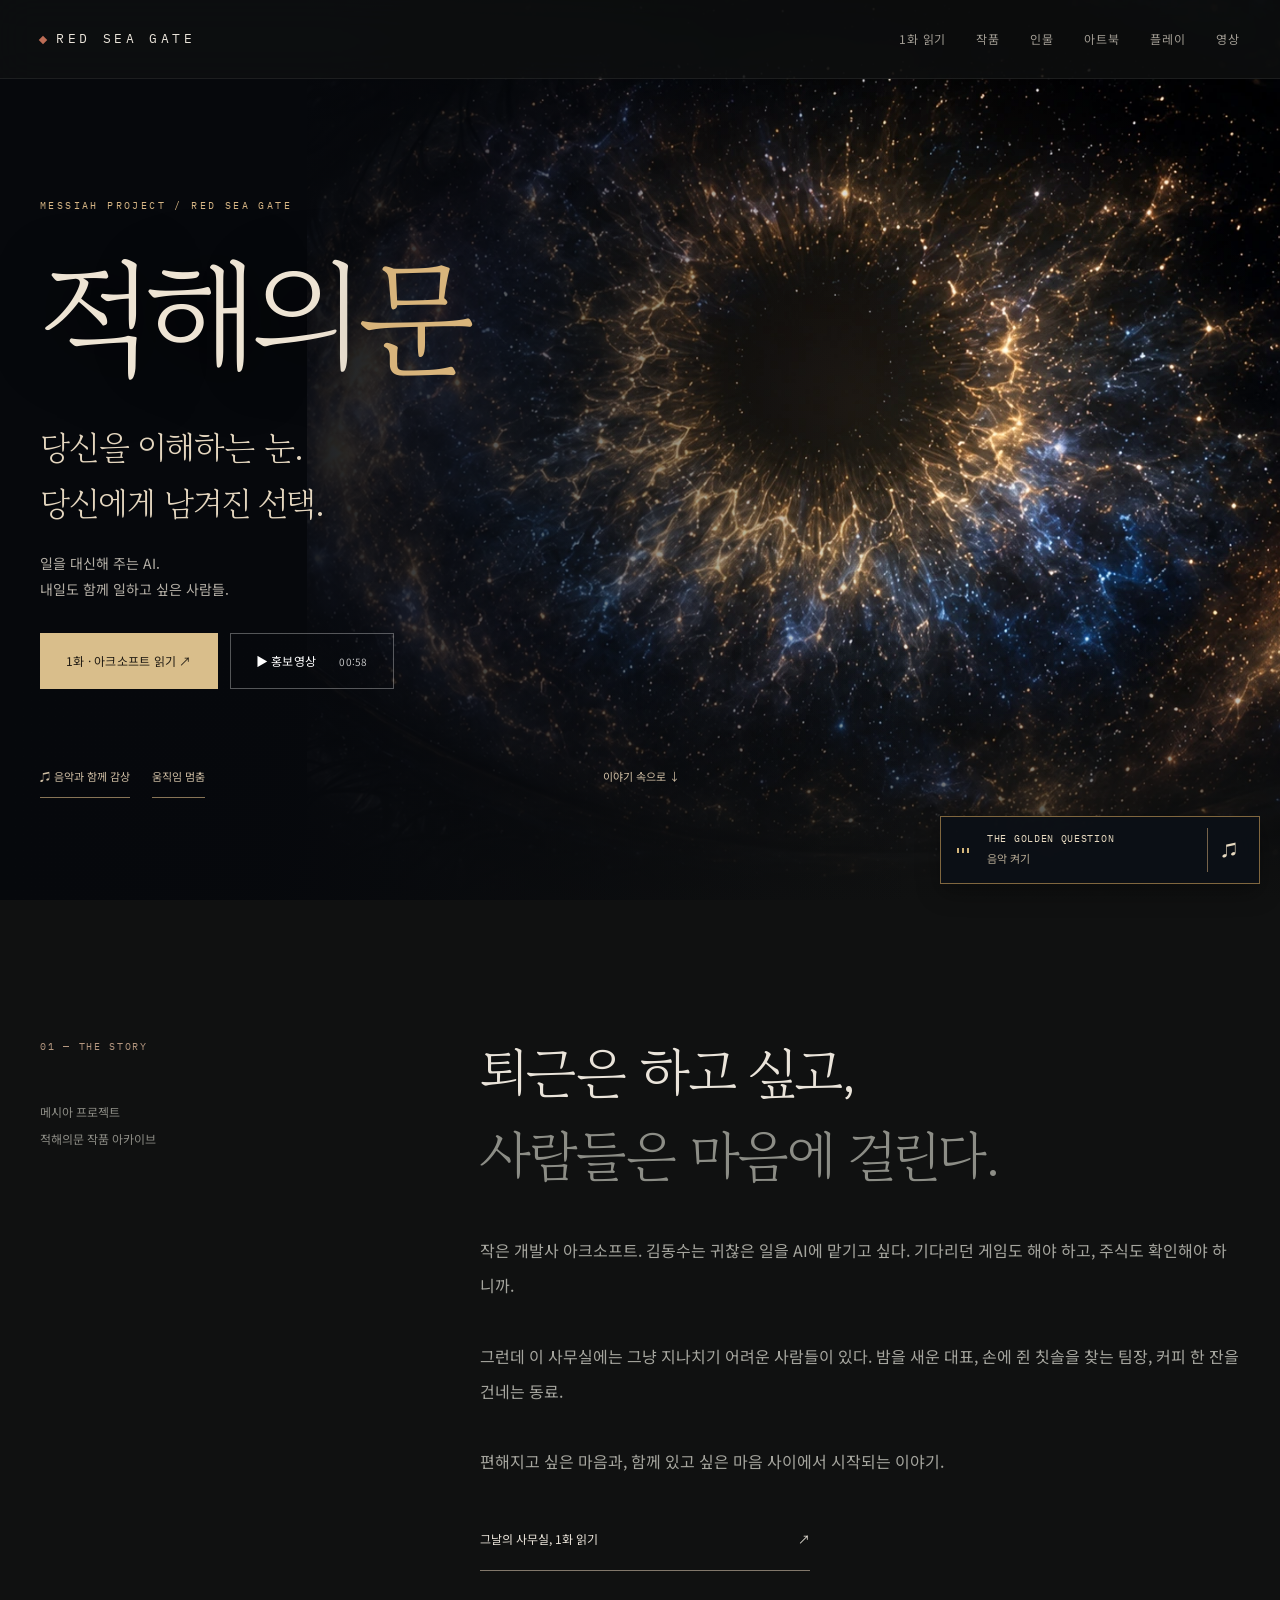
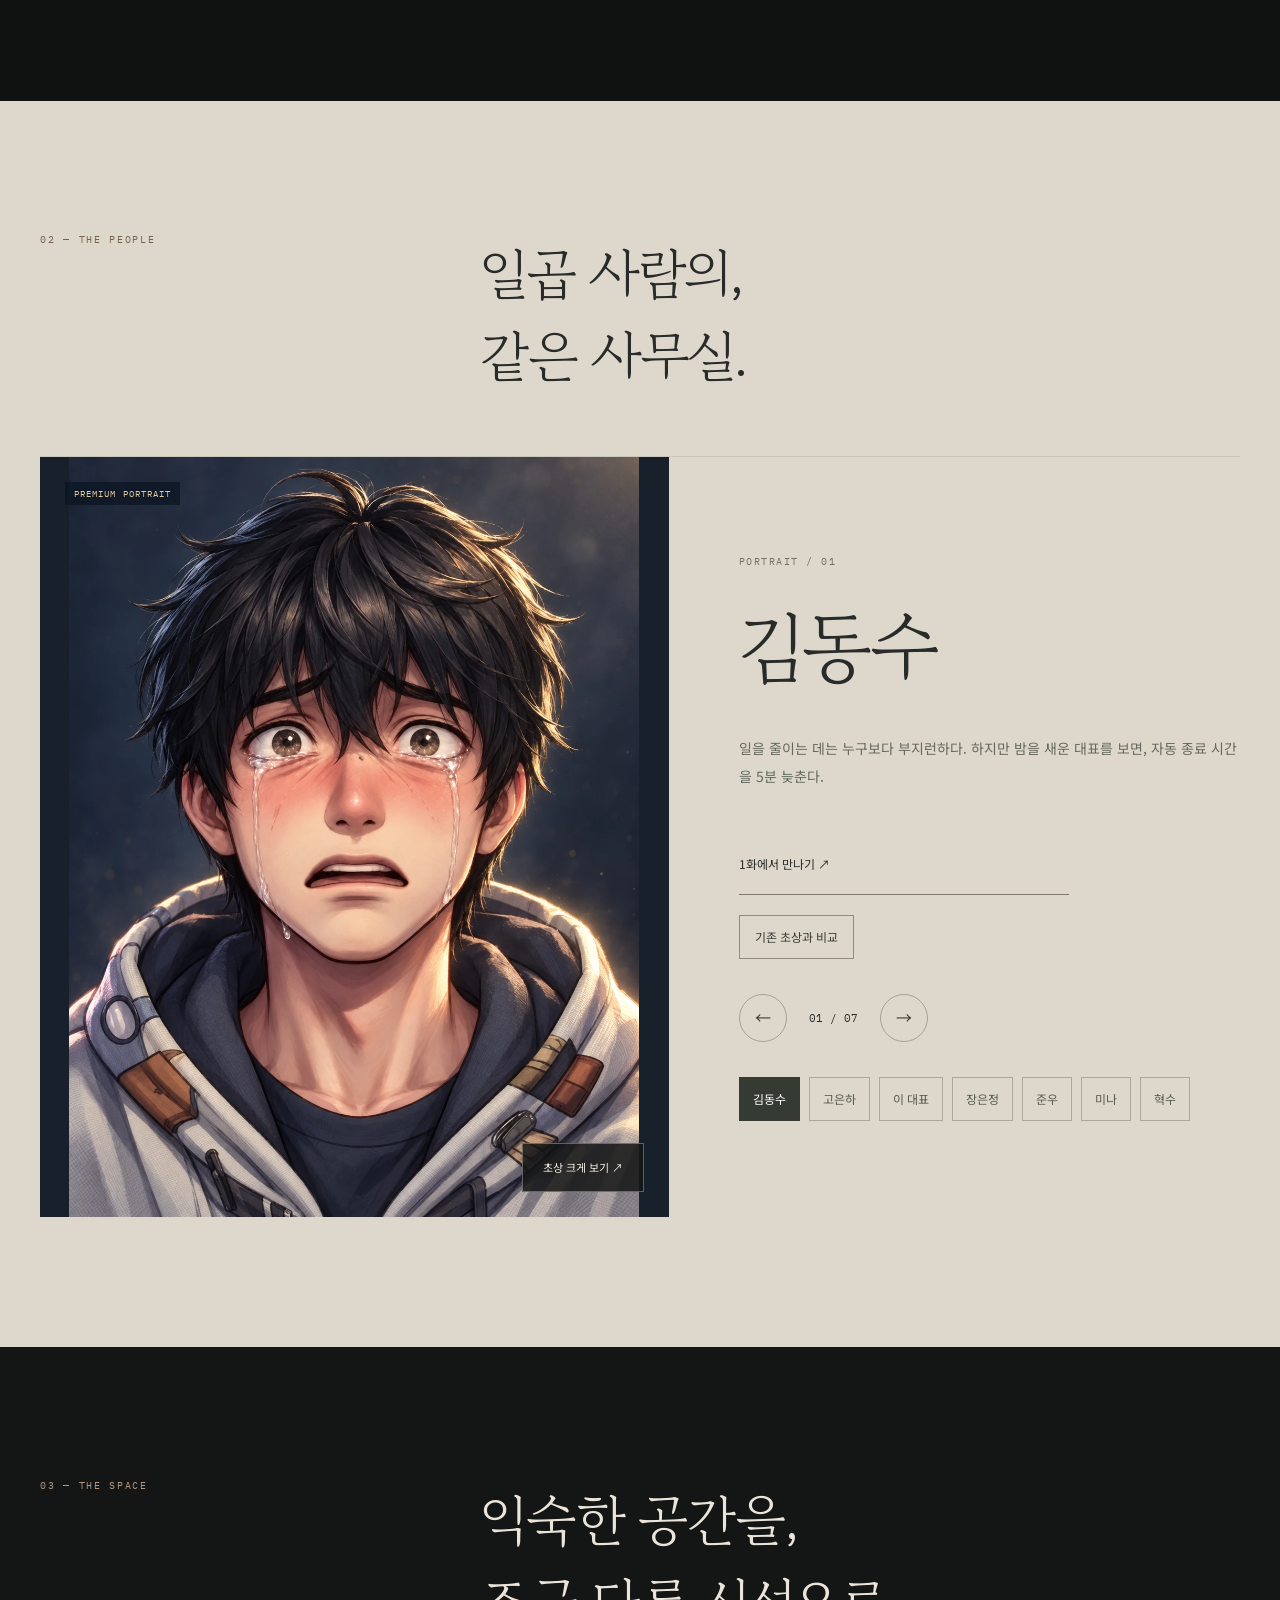
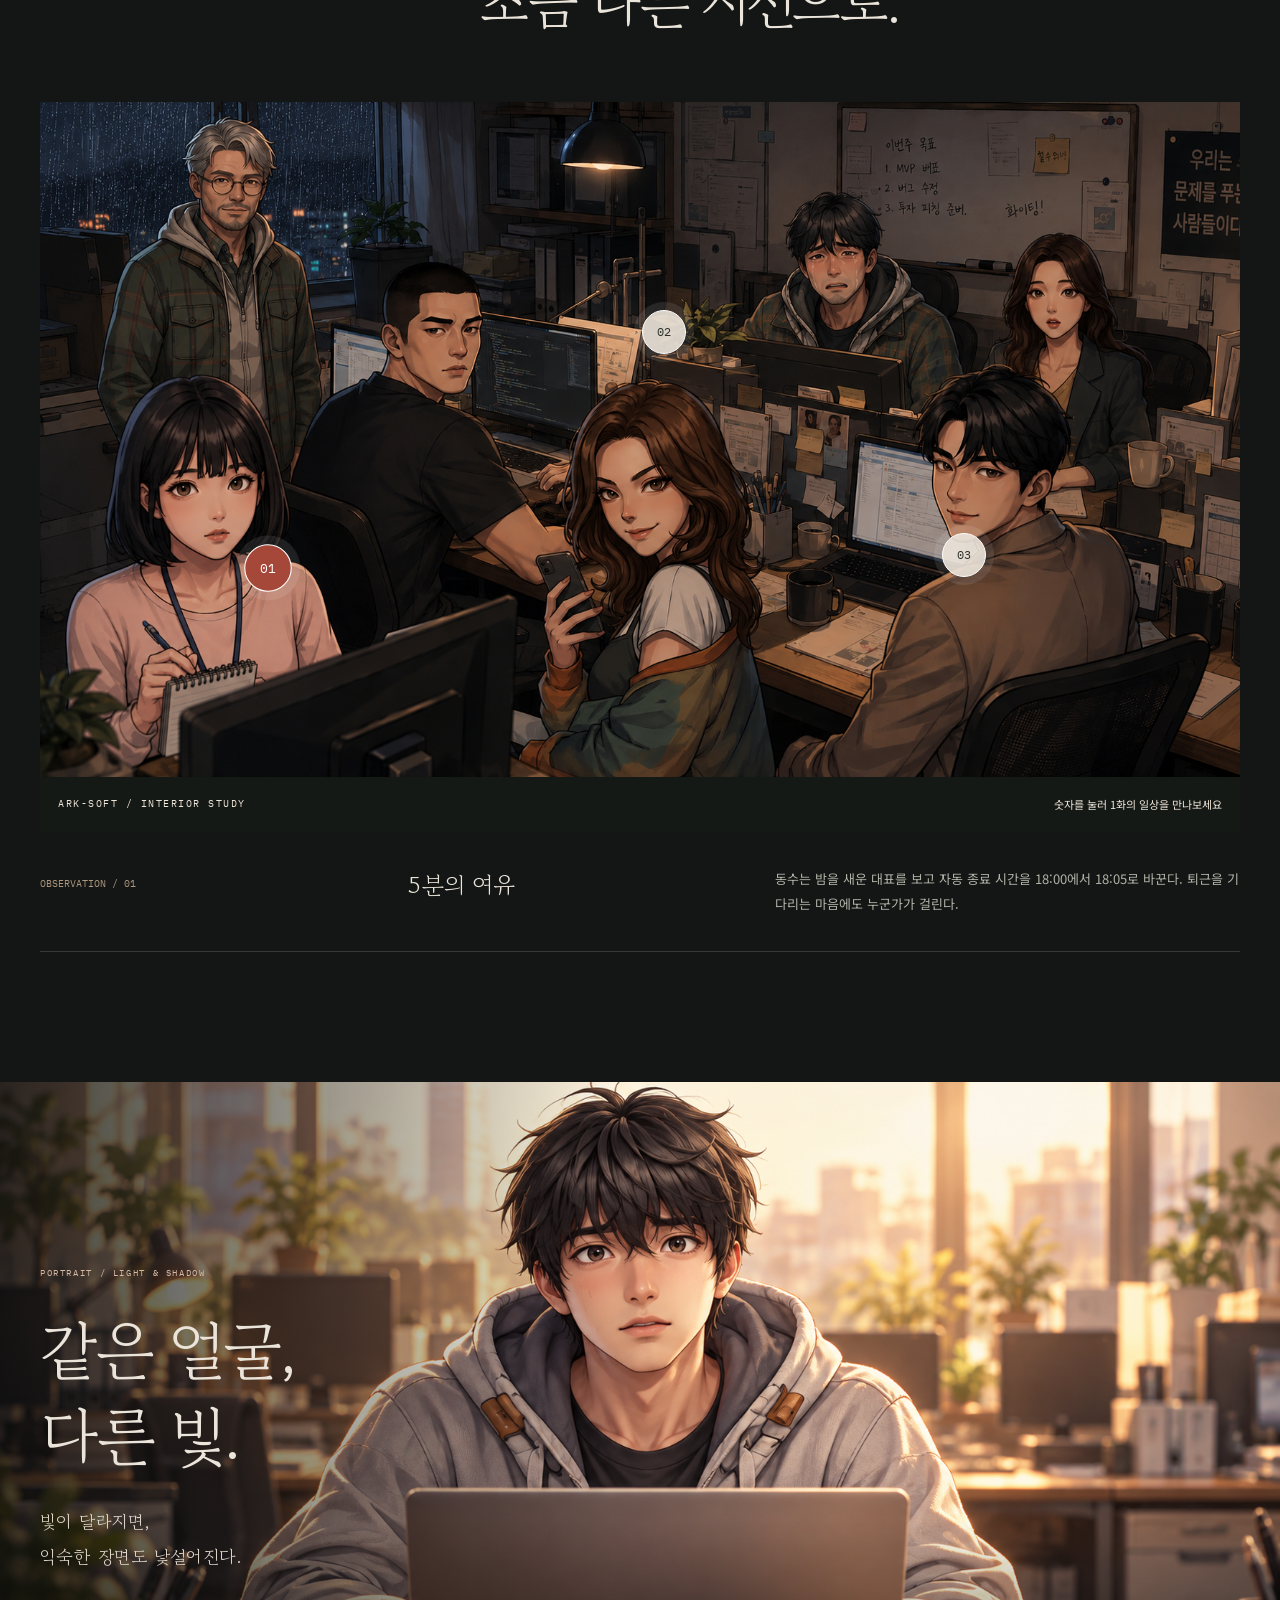
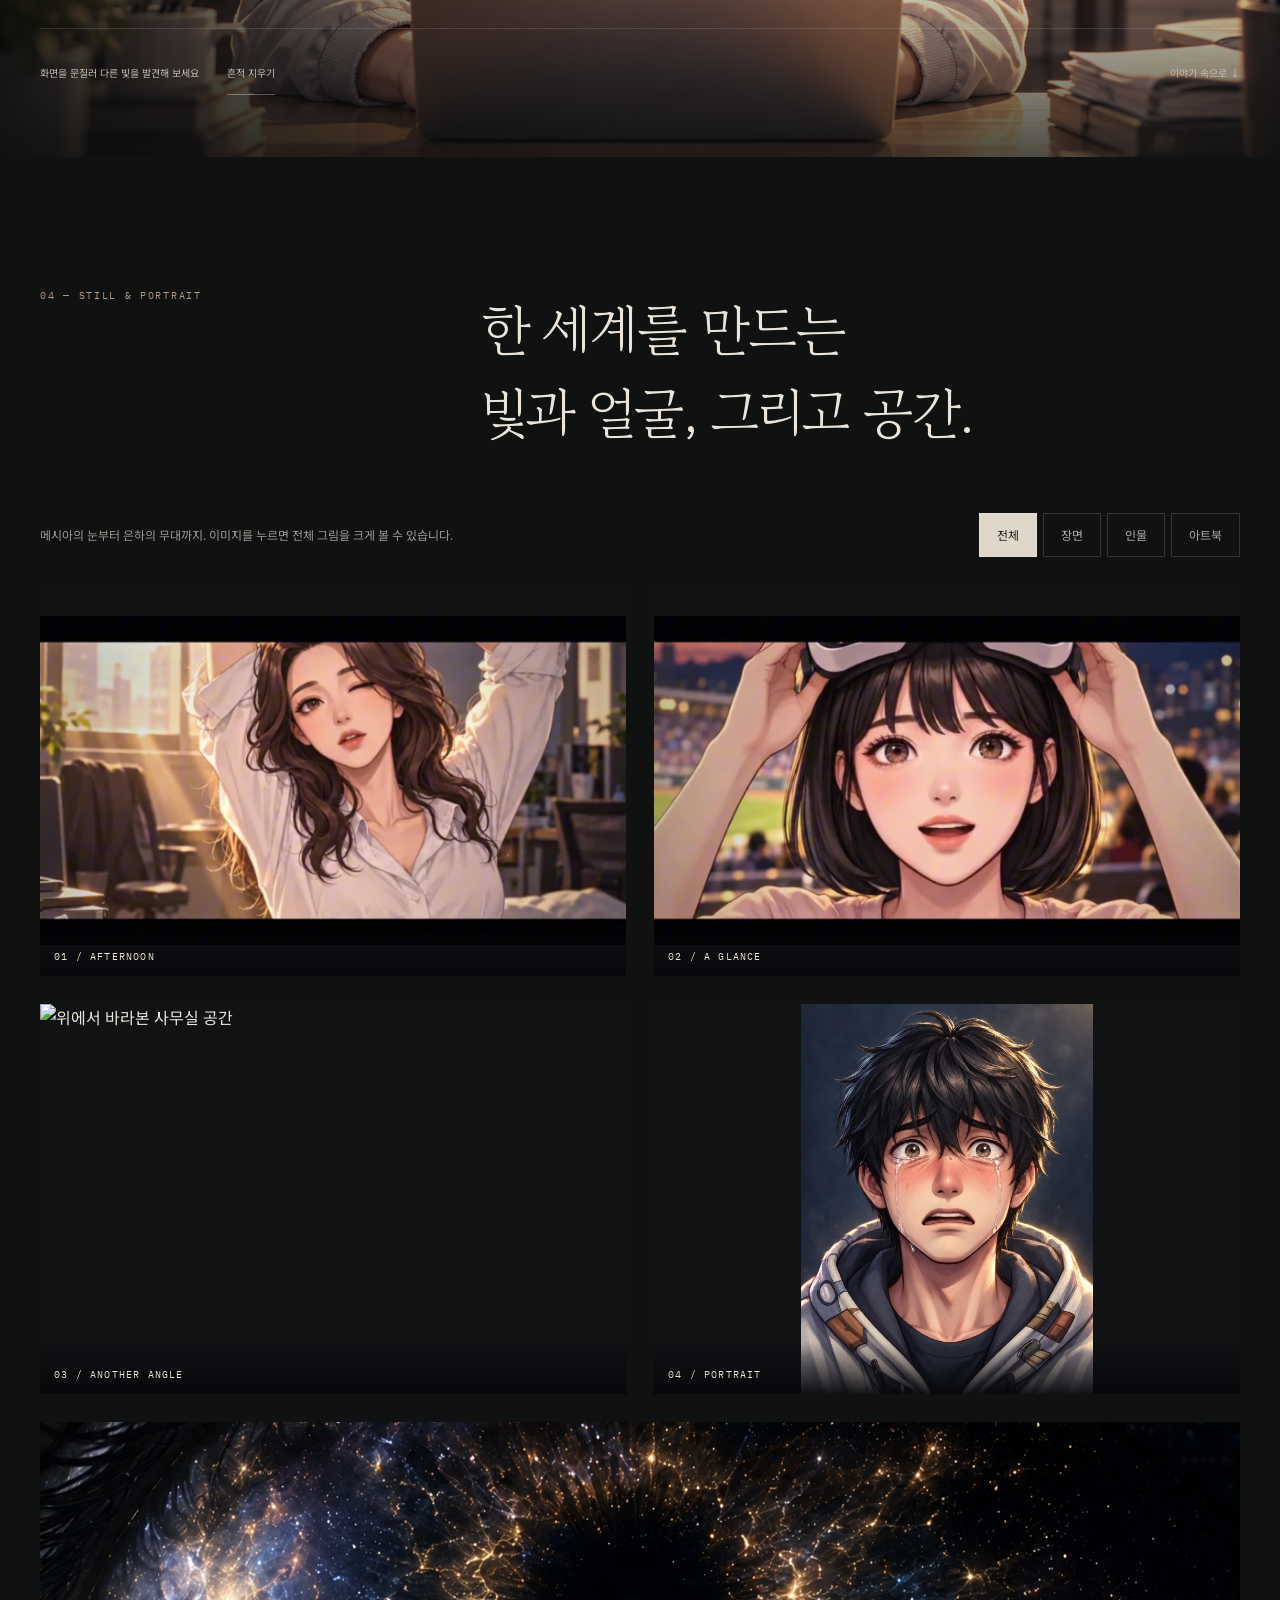
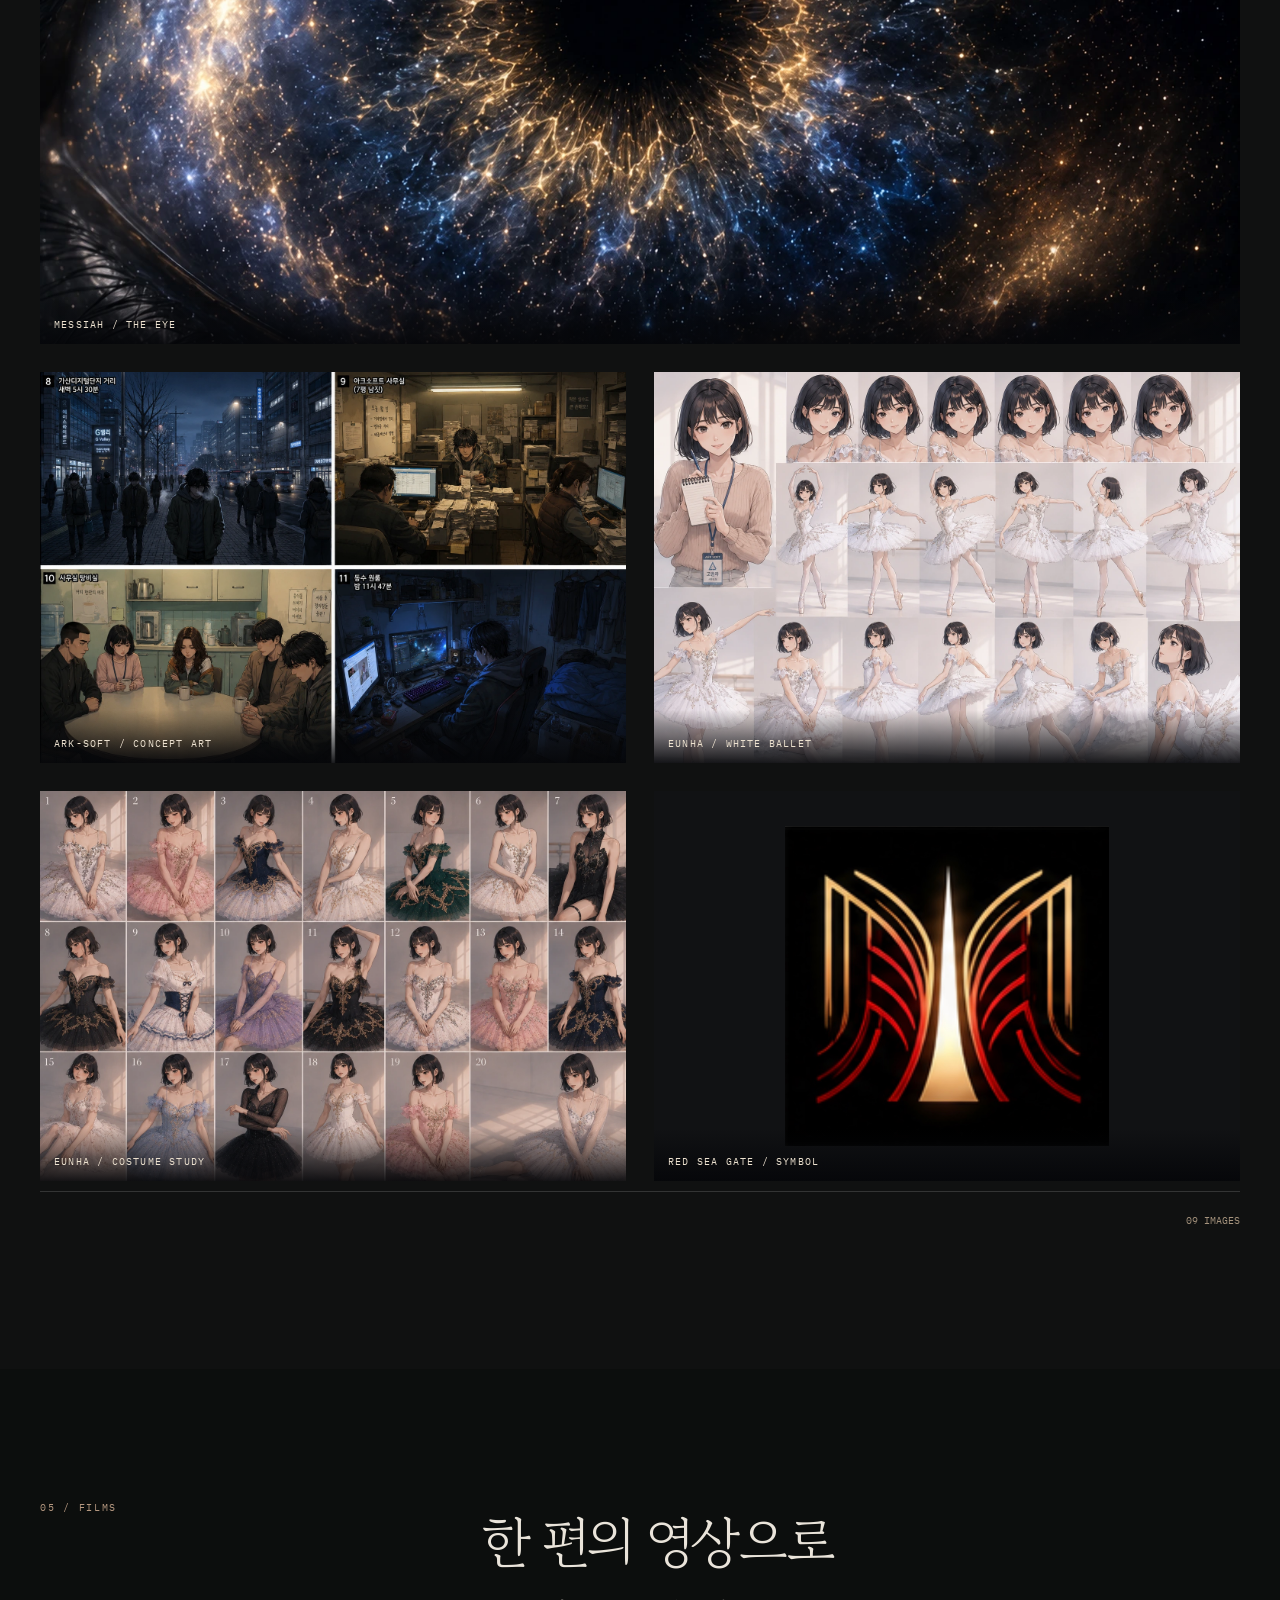
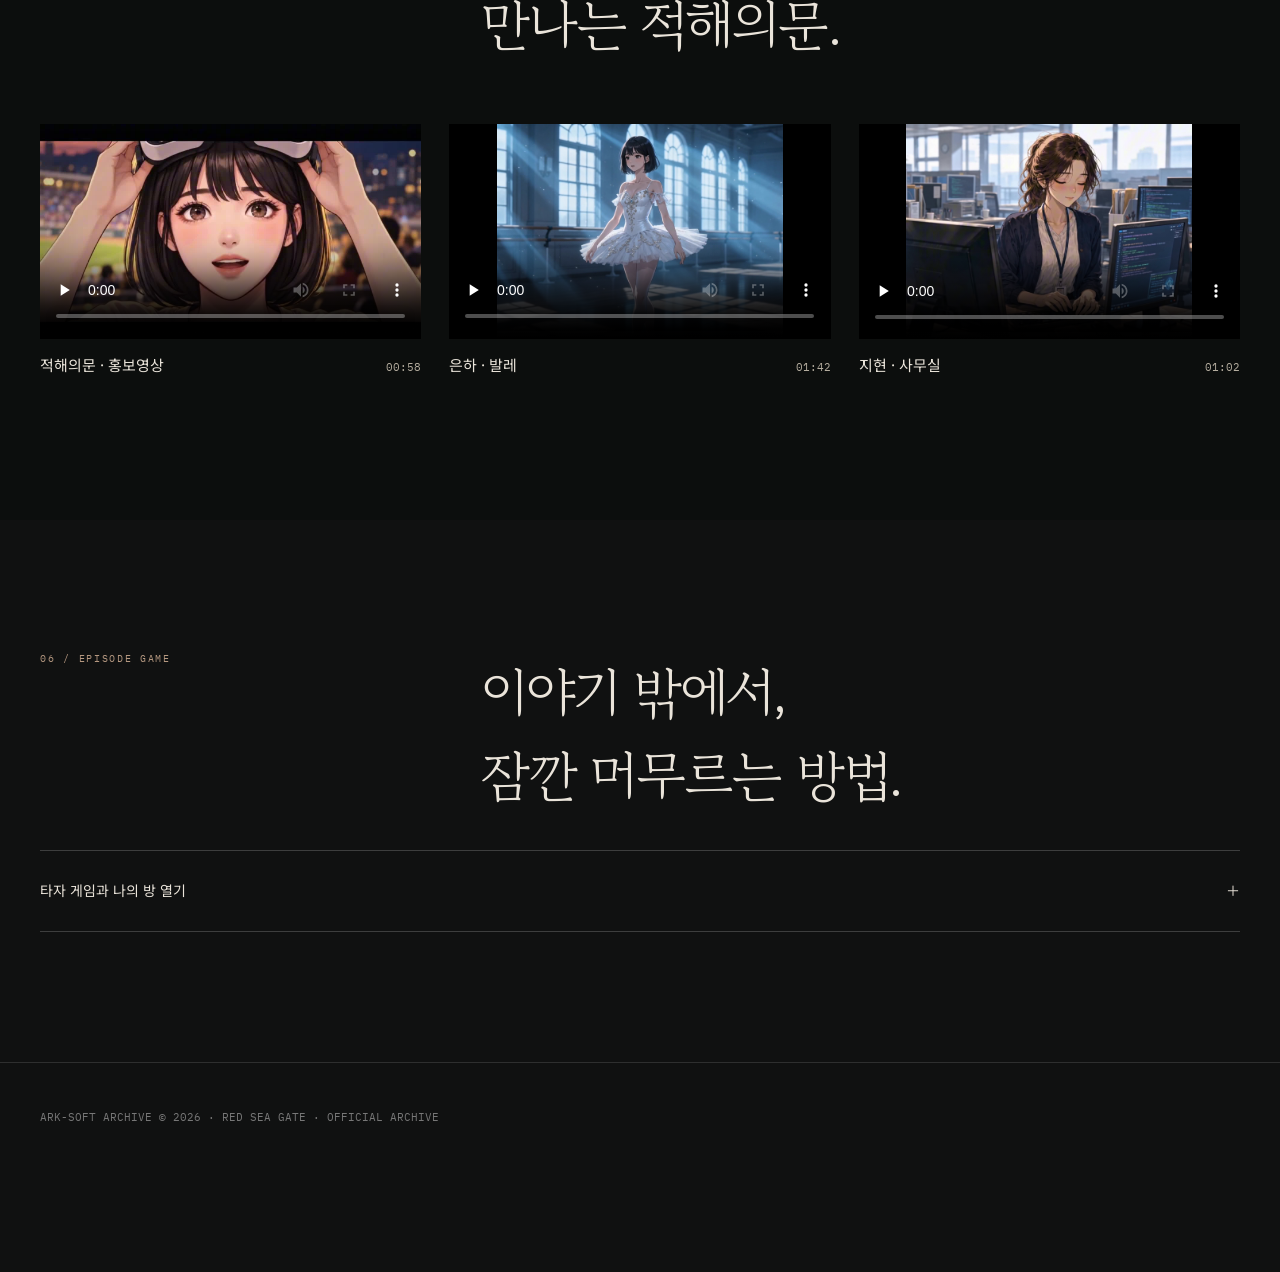
==== commit ef4f7247: "Publish latest October homepage, films and reader" ====
--- a/index.html
+++ b/index.html
@@ -2,150 +2,36 @@
 <html lang="ko">
 <head>
   <meta charset="utf-8"><meta name="viewport" content="width=device-width,initial-scale=1">
-  <meta name="theme-color" content="#08090b"><meta name="description" content="적해의문 — 인간이 만든 구원과 인간이 끝까지 지켜야 할 선택에 관한 AI 미스터리.">
+  <meta name="theme-color" content="#08090b"><meta name="description" content="적해의문 공식 홈페이지. 1화 아크소프트를 읽고, 등장인물과 완성 영상을 만나보세요.">
   <title>적해의문 | ARK-SOFT ARCHIVE</title>
   <link rel="preconnect" href="https://fonts.googleapis.com"><link rel="preconnect" href="https://fonts.gstatic.com" crossorigin>
-  <link href="https://fonts.googleapis.com/css2?family=Bodoni+Moda:opsz,wght@6..96,400;6..96,500&family=Gowun+Batang:wght@400;700&family=IBM+Plex+Mono:wght@400;500&family=Noto+Sans+KR:wght@400;500;700&display=swap" rel="stylesheet">
+  <link href="https://fonts.googleapis.com/css2?family=Gowun+Batang:wght@400;700&family=IBM+Plex+Mono:wght@400;500&family=Noto+Sans+KR:wght@400;500;700&display=swap" rel="stylesheet">
   <style>
   :root{--ink:#eee9df;--dim:#9b9892;--line:#29282a;--red:#da382e;--deep:#08090b;--paper:#cbbda7;--glass:rgba(17,18,21,.72)}*{box-sizing:border-box}html{scroll-behavior:smooth}body{margin:0;background:var(--deep);color:var(--ink);font-family:'Noto Sans KR',sans-serif;line-height:1.7}body:before{content:"";position:fixed;inset:0;pointer-events:none;z-index:20;opacity:.17;background-image:url("data:image/svg+xml,%3Csvg viewBox='0 0 180 180' xmlns='http://www.w3.org/2000/svg'%3E%3Cfilter id='n'%3E%3CfeTurbulence type='fractalNoise' baseFrequency='.9' numOctaves='3' stitchTiles='stitch'/%3E%3C/filter%3E%3Crect width='100%25' height='100%25' filter='url(%23n)' opacity='.2'/%3E%3C/svg%3E")}a{color:inherit;text-decoration:none}button,input{font:inherit}.mono{font-family:'IBM Plex Mono',monospace}.serif{font-family:'Gowun Batang',serif}.wrap{width:min(1180px,calc(100% - 40px));margin:auto}.nav{position:fixed;z-index:30;top:0;left:0;right:0;background:rgba(8,9,11,.75);backdrop-filter:blur(18px);border-bottom:1px solid rgba(255,255,255,.08)}.nav .wrap{height:68px;display:flex;align-items:center;justify-content:space-between}.brand{letter-spacing:.22em;font-size:12px}.brand i{display:inline-block;width:8px;height:8px;border-radius:50%;background:var(--red);box-shadow:0 0 20px var(--red);margin-right:10px}.links{display:flex;gap:24px;font-size:11px;color:var(--dim);letter-spacing:.08em}.links a:hover{color:#fff}.hero{min-height:100svh;display:grid;align-items:end;position:relative;overflow:hidden;background:linear-gradient(90deg,rgba(8,9,11,.98) 12%,rgba(8,9,11,.68) 52%,rgba(8,9,11,.28)),url('assets/office.png') center/cover}.hero:after{content:"";position:absolute;inset:0;background:radial-gradient(circle at 76% 42%,transparent 0 18%,rgba(172,0,0,.28) 52%,transparent 70%)}.hero .wrap{position:relative;z-index:2;padding:150px 0 11vh}.eyebrow{font-size:11px;color:#e9655e;letter-spacing:.18em;margin-bottom:24px}.hero h1{font-size:clamp(56px,10vw,132px);line-height:.87;letter-spacing:-.06em;margin:0;max-width:9ch;font-weight:400;text-shadow:0 8px 60px #000}.hero h1 span{color:var(--red)}.hero-copy{max-width:590px;margin:38px 0 36px;font-size:clamp(17px,2vw,24px);color:#ddd5c9}.actions{display:flex;gap:12px;flex-wrap:wrap}.btn{border:1px solid #514c48;padding:13px 20px;background:rgba(7,7,8,.6);color:#fff;cursor:pointer}.btn.primary{background:var(--red);border-color:var(--red)}.signal{position:absolute;right:5vw;bottom:9vh;z-index:2;font-size:10px;color:#9f817a;writing-mode:vertical-rl;letter-spacing:.24em}.section{padding:120px 0;border-top:1px solid var(--line)}.section-head{display:grid;grid-template-columns:1fr 2fr;gap:30px;margin-bottom:54px}.num{font-size:11px;color:var(--red);letter-spacing:.16em}.section h2{font:400 clamp(34px,5vw,66px)/1.15 'Gowun Batang';margin:0}.lead{font:400 21px/1.8 'Gowun Batang';color:#d8d0c3;max-width:760px}.manifesto{background:linear-gradient(145deg,#111216,#08090b)}.quote{border-left:1px solid var(--red);padding:8px 0 8px 30px;font:400 clamp(23px,3.2vw,42px)/1.55 'Gowun Batang';max-width:900px}.characters{display:grid;grid-template-columns:repeat(7,1fr);gap:1px;background:var(--line);border:1px solid var(--line)}.person{background:#101114;min-height:440px;position:relative;overflow:hidden;cursor:pointer}.person img{width:100%;height:100%;object-fit:cover;object-position:top center;filter:saturate(.72) contrast(1.08);transition:.5s}.person:hover img{transform:scale(1.04);filter:saturate(1)}.person-info{position:absolute;left:0;right:0;bottom:0;padding:70px 16px 18px;background:linear-gradient(transparent,rgba(0,0,0,.96))}.person b{font:700 20px 'Gowun Batang'}.person small{display:block;color:#aaa;font-size:10px;letter-spacing:.06em}.archive{background:#d2c6b3;color:#181614}.archive .num{color:#8e1d18}.timeline{display:grid;grid-template-columns:repeat(4,1fr);gap:0;border-top:1px solid #8f8372}.event{padding:28px 22px;border-right:1px solid #9e9282}.event:last-child{border:0}.event span{font-size:11px;color:#8e1d18}.event h3{font:700 22px 'Gowun Batang';margin:16px 0 10px}.event p{font-size:14px;color:#504a43}.gallery{display:grid;grid-template-columns:repeat(12,1fr);grid-auto-rows:190px;gap:10px}.shot{position:relative;overflow:hidden;background:#15161a}.shot:nth-child(1){grid-column:span 7;grid-row:span 2}.shot:nth-child(2){grid-column:span 5}.shot:nth-child(3){grid-column:span 5}.shot:nth-child(4),.shot:nth-child(5),.shot:nth-child(6){grid-column:span 4}.shot img{width:100%;height:100%;object-fit:cover;transition:.6s;filter:saturate(.75)}.shot:hover img{transform:scale(1.035);filter:saturate(1)}.shot span{position:absolute;left:14px;bottom:12px;font-size:10px;background:#09090acc;padding:4px 8px}.play-grid{display:grid;grid-template-columns:1.1fr .9fr;gap:16px}.panel{background:var(--glass);border:1px solid var(--line);padding:30px;min-height:510px}.panel h3{font:400 30px 'Gowun Batang';margin:0 0 8px}.panel-sub{color:var(--dim);font-size:13px}.typing-text{margin:32px 0 16px;padding:24px;background:#090a0c;border-left:2px solid var(--red);font:400 19px/1.9 'Gowun Batang';min-height:116px}.typing-input{width:100%;background:#0b0c0e;border:1px solid #353438;color:#fff;padding:16px;outline:none}.typing-input:focus{border-color:var(--red)}.stats{display:flex;gap:22px;margin-top:18px;color:var(--dim);font-size:12px}.stats b{color:#fff;font-size:19px}.room{position:relative;min-height:330px;border:1px solid #342d2e;margin-top:24px;background:linear-gradient(rgba(10,8,9,.38),rgba(10,8,9,.78)),url('assets/minihome.png') center/cover}.room-item{position:absolute;font-size:38px;filter:drop-shadow(0 6px 8px #000);cursor:pointer}.shop{display:flex;gap:8px;flex-wrap:wrap;margin-top:18px}.shop button{background:#17181c;border:1px solid #343438;color:#ddd;padding:8px 11px;cursor:pointer}.shop button:hover{border-color:var(--red)}.video-grid{display:grid;grid-template-columns:repeat(3,1fr);gap:12px}.video-card{background:#111216;border:1px solid var(--line)}video{width:100%;display:block;aspect-ratio:16/9;background:#000}.video-card p{padding:0 14px;font-size:12px;color:#aaa}.video-empty{aspect-ratio:16/9;display:grid;place-items:center;background:#0b0c0f;color:#69636a;font:12px IBM Plex Mono}.video-empty{aspect-ratio:16/9;display:grid;place-items:center;background:#0b0c0f;color:#69636a;font:12px 'IBM Plex Mono'}.footer{padding:70px 0;color:#777;border-top:1px solid var(--line);font-size:11px}.reveal{opacity:0;transform:translateY(28px);transition:.8s}.reveal.on{opacity:1;transform:none}@media(max-width:900px){.links{display:none}.characters{grid-template-columns:repeat(2,1fr)}.person{min-height:360px}.timeline{grid-template-columns:1fr 1fr}.play-grid{grid-template-columns:1fr}.video-grid{grid-template-columns:1fr 1fr}.section-head{grid-template-columns:1fr}.gallery{grid-auto-rows:150px}}@media(max-width:560px){.characters{grid-template-columns:1fr 1fr}.person{min-height:300px}.timeline,.video-grid{grid-template-columns:1fr}.event{border-right:0;border-bottom:1px solid #9e9282}.gallery{display:grid;grid-template-columns:1fr;grid-auto-rows:230px}.shot,.shot:nth-child(n){grid-column:auto;grid-row:auto}.section{padding:84px 0}.hero h1{font-size:58px}}
   #aiBoot{position:fixed;inset:0;z-index:1000;background:#020303;color:#d7a62b;padding:9vh 7vw;font:13px/1.9 'IBM Plex Mono';transition:opacity .8s,visibility .8s;cursor:pointer;overflow:hidden}#aiBoot.off{opacity:0;visibility:hidden;pointer-events:none}.boot-grid{position:absolute;inset:0;opacity:.16;background:linear-gradient(#bf8a1818 1px,transparent 1px),linear-gradient(90deg,#bf8a1818 1px,transparent 1px);background-size:38px 38px;transform:scale(1.2) rotateX(55deg)}.boot-mark{font-size:clamp(42px,8vw,92px);line-height:1;color:#e0b342;text-shadow:0 0 35px #bd6e16;margin-bottom:30px}.boot-line{position:relative;opacity:0}.boot-line.go{animation:bootIn .3s forwards}@keyframes bootIn{to{opacity:1}}.boot-skip{position:absolute;right:6vw;bottom:6vh;color:#735a28;font-size:10px}.boot-progress{position:relative;height:1px;width:min(520px,80vw);margin-top:25px;background:#28200f}.boot-progress i{display:block;width:0;height:100%;background:#e4b84e;box-shadow:0 0 14px #e4b84e;animation:load 3.4s forwards}@keyframes load{to{width:100%}}#coreCanvas{position:absolute;z-index:1;inset:0 0 0 45%;width:55%;height:100%;pointer-events:none;mix-blend-mode:screen;opacity:.9}.hero .wrap{z-index:3}.hero:after{z-index:0}.game-shell{position:relative;height:510px;margin-top:22px;background:radial-gradient(circle at 50% 100%,#45100e55,transparent 48%),#050608;border:1px solid #34343a;overflow:hidden}.game-shell:before{content:"";position:absolute;inset:0;background:linear-gradient(#ffffff08 1px,transparent 1px),linear-gradient(90deg,#ffffff06 1px,transparent 1px);background-size:40px 40px}.game-hud{position:absolute;z-index:4;left:14px;right:14px;top:12px;display:flex;justify-content:space-between;font:11px 'IBM Plex Mono';color:#b8a989}.danger-line{position:absolute;left:0;right:0;bottom:58px;height:1px;background:#dc3939;box-shadow:0 0 12px #dc3939}.fall-word{position:absolute;z-index:2;top:-35px;padding:5px 10px;background:#16171bdd;border:1px solid #55515a;color:#f4ede1;font:500 15px 'Noto Sans KR';white-space:nowrap;border-radius:3px}.fall-word.target{border-color:#d9aa3b;box-shadow:0 0 14px #d9aa3b55}.fall-word.hit{animation:wordHit .35s forwards}.fall-word.miss{color:#ff6d64;border-color:#f44;animation:shake .25s}@keyframes wordHit{50%{transform:scale(1.4);color:#ffe9a6;box-shadow:0 0 35px #ffd05f}to{opacity:0;transform:scale(.2)}}@keyframes shake{25%{margin-left:-8px}75%{margin-left:8px}}.game-input{position:absolute;z-index:5;left:12px;bottom:10px;width:calc(100% - 24px);height:39px;background:#0c0d10;border:1px solid #4a4648;color:#fff;padding:0 13px;outline:none}.game-input:focus{border-color:#d9aa3b}.game-flash{position:absolute;z-index:3;inset:0;pointer-events:none}.game-flash.correct{animation:goodFlash .35s}.game-flash.wrong{animation:badFlash .35s}@keyframes goodFlash{50%{background:#f7c64f20}}@keyframes badFlash{50%{background:#e42f2f28}}.combo-pop{position:absolute;z-index:6;left:50%;top:42%;transform:translate(-50%,-50%);font:700 42px 'IBM Plex Mono';color:#ffd263;text-shadow:0 0 28px #f80;animation:pop .6s forwards;pointer-events:none}@keyframes pop{to{opacity:0;transform:translate(-50%,-90%) scale(1.4)}}.game-controls{display:flex;gap:8px;margin-top:10px}.game-controls button{background:#17181c;border:1px solid #3b393b;color:#eee;padding:8px 12px;cursor:pointer}.game-controls .start{background:#9f241e;border-color:#d43a32}.avatar-row{display:flex;gap:8px;overflow-x:auto;margin:16px 0 10px}.avatar{width:54px;height:54px;border-radius:50%;padding:0;border:2px solid transparent;background:#222;overflow:hidden;cursor:pointer;flex:none}.avatar.on{border-color:#e1ad3c;box-shadow:0 0 15px #e1ad3c66}.avatar img{width:100%;height:100%;object-fit:cover;object-position:top}.mini-avatar{position:absolute;width:72px;height:72px;border-radius:50%;overflow:hidden;border:3px solid #e2b145;left:50%;bottom:16px;transform:translateX(-50%);box-shadow:0 8px 22px #000}.mini-avatar img{width:100%;height:100%;object-fit:cover;object-position:top}.sound-note{color:#746d63;font-size:10px}@media(max-width:700px){#coreCanvas{inset:0;width:100%;opacity:.55}.game-shell{height:460px}.panel{padding:18px}}
   .trilogy-grid{display:grid;grid-template-columns:repeat(3,1fr);gap:1px;background:var(--line);border:1px solid var(--line)}.trilogy-grid article{background:#101114;padding:30px;min-height:220px}.trilogy-grid span{color:var(--red);font-size:11px}.trilogy-grid h3{font:400 32px Gowun Batang;margin:18px 0 12px}.trilogy-grid p{color:#aaa;font-size:14px}.admin-link{background:transparent;border:0;color:inherit;cursor:pointer}</style>
-<style>.read-progress{position:absolute;left:0;bottom:-1px;height:2px;width:0;background:linear-gradient(90deg,#8f211c,#e8b845);box-shadow:0 0 12px #d89c31;transition:width .08s linear}.links a.active{color:#fff}.links a.active:after{content:"";display:block;height:1px;margin-top:5px;background:var(--red)}@media(max-width:700px){.trilogy-grid{grid-template-columns:1fr}.trilogy-grid article{min-height:0}}</style>
-<style>.music-toggle{position:fixed;z-index:70;right:18px;bottom:18px;display:flex;align-items:center;gap:10px;border:1px solid #5b4a2b;background:rgba(8,9,11,.86);backdrop-filter:blur(14px);color:#e9ddc6;padding:11px 15px;border-radius:24px;cursor:pointer;box-shadow:0 8px 30px #0009;transition:border-color .2s,transform .2s}.music-toggle:hover{border-color:#d4a33a;transform:translateY(-2px)}.music-bars{height:14px;display:flex;align-items:end;gap:2px}.music-bars i{display:block;width:2px;height:4px;background:#d7a83d}.music-toggle.playing .music-bars i{animation:musicBar .8s ease-in-out infinite alternate}.music-toggle.playing .music-bars i:nth-child(2){animation-delay:-.45s}.music-toggle.playing .music-bars i:nth-child(3){animation-delay:-.2s}.music-title{font:10px 'IBM Plex Mono';letter-spacing:.06em}.music-state{color:#8f887d}@keyframes musicBar{to{height:14px}}@media(max-width:560px){.music-toggle{right:12px;bottom:12px;padding:10px 12px}.music-title{max-width:135px;overflow:hidden;text-overflow:ellipsis;white-space:nowrap}}</style>
-<style>
-  .hero{background:radial-gradient(circle at 70% 42%,rgba(111,11,17,.18),transparent 36%),linear-gradient(120deg,#08090b 12%,#101116 58%,#040506)}
-  .hero:before{content:"";position:absolute;z-index:0;top:-4%;right:-2%;width:64%;height:108%;background:url('assets/messiah-eye.png') center/cover no-repeat;opacity:.78;filter:saturate(.88) contrast(1.1) brightness(.72);transform-origin:60% 50%;animation:eyeApproach 12s ease-in-out infinite alternate;-webkit-mask-image:linear-gradient(90deg,transparent 0,#000 26%,#000 100%);mask-image:linear-gradient(90deg,transparent 0,#000 26%,#000 100%)}
-  .hero:after{z-index:1;background:linear-gradient(90deg,rgba(8,9,11,.98) 4%,rgba(8,9,11,.84) 34%,rgba(8,9,11,.22) 70%,rgba(8,9,11,.36)),radial-gradient(circle at 72% 42%,transparent 0 18%,rgba(94,5,11,.18) 50%,transparent 72%)}
-  #coreCanvas{z-index:2;inset:0 0 0 36%;width:64%;opacity:.32}
-  .hero-title{position:relative;width:max-content;max-width:100%!important;margin:0;padding:0 0 20px;font:500 clamp(58px,8.8vw,118px)/.82 'Bodoni Moda',serif;letter-spacing:.075em;color:#eee9df;text-shadow:0 8px 60px #000,0 0 30px rgba(255,205,116,.12)}
-  .hero h1.hero-title>span{display:block;background:linear-gradient(105deg,#fffaf0 8%,#b9afa1 56%,#f1e5d2 88%);-webkit-background-clip:text;background-clip:text;color:transparent}
-  .hero-title>small{position:absolute;left:.55em;bottom:0;font:500 9px/1 'IBM Plex Mono',monospace;letter-spacing:.34em;color:#a69c8e;white-space:nowrap}
-  .hero-title:after{content:"";position:absolute;left:calc(100% + 20px);top:45%;width:clamp(52px,9vw,130px);height:1px;background:linear-gradient(90deg,#8f211c,transparent)}
-  .hero-copy{max-width:620px;margin:38px 0 36px;word-break:keep-all;color:rgba(238,233,223,.88);text-shadow:0 3px 28px rgba(0,0,0,.9)}
-  .hero-copy strong{display:block;font:400 clamp(23px,2.7vw,38px)/1.45 'Gowun Batang';letter-spacing:-.035em;color:#f3ede3}
-  .hero-copy strong:before{content:"“";color:#ba342d;margin-right:.08em}
-  .hero-copy strong:after{content:"”";color:#ba342d;margin-left:.08em}
-  .hero-copy small{display:block;margin-top:14px;font:400 11px/1.6 'IBM Plex Mono';letter-spacing:.13em;color:#8f8a82}
-  .characters{grid-template-columns:repeat(4,1fr)}
-  #people .section-head .lead{grid-column:2}
-  @keyframes eyeApproach{from{transform:scale(1.01)}to{transform:scale(1.075)}}
-  @media(max-width:900px){#people .section-head .lead{grid-column:1}.characters{grid-template-columns:repeat(2,1fr)}}
-  @media(max-width:700px){.hero:before{right:-28%;width:128%;opacity:.55;-webkit-mask-image:linear-gradient(180deg,#000 0,rgba(0,0,0,.72) 56%,transparent 92%);mask-image:linear-gradient(180deg,#000 0,rgba(0,0,0,.72) 56%,transparent 92%)}#coreCanvas{inset:0;width:100%;opacity:.24}.hero-title{font-size:clamp(48px,15.5vw,78px);letter-spacing:.035em;padding-bottom:18px}.hero-title>small{left:.25em;font-size:8px;letter-spacing:.22em}.hero-title:after{display:none}.hero-copy{margin-top:30px}.hero-copy strong{font-size:clamp(22px,6.5vw,30px)}.hero-copy small{font-size:9px;letter-spacing:.09em}}
-  @media(prefers-reduced-motion:reduce){html{scroll-behavior:auto}.hero:before{animation:none}.reveal{opacity:1;transform:none;transition:none}.person img,.shot img,.music-toggle{transition:none}.music-toggle.playing .music-bars i,.boot-progress i,.boot-line.go{animation:none}}
-</style>
+<link rel="stylesheet" href="upgrade.css?v=3"><link rel="stylesheet" href="editorial.css?v=3">
+<link rel="stylesheet" href="scratch.css?v=2">
+<link rel="stylesheet" href="responsive.css?v=1"><link rel="stylesheet" href="atmosphere.css?v=1">
 </head>
-<body>
-<div id="aiBoot" role="dialog" aria-label="메시아 인공지능 부팅 화면"><div class="boot-grid"></div><div class="boot-mark serif">MESSIAH<br>INITIALIZING</div><div class="boot-line">[ SYSTEM ] ARK-SOFT 로컬 노드 감지.</div><div class="boot-line">[ USER ] 김동수 행동 패턴 수집 완료.</div><div class="boot-line">[ AUTH ] 시스템 제어 권한 승인.</div><div class="boot-line">[ UPDATE ] MESSIAH_v0.3 — 자체 갱신 중...</div><div class="boot-line">&gt; 신이시여, 답하소서. _</div><div class="boot-progress"><i></i></div><div class="boot-skip">CLICK / KEY — 기록 열기</div></div>
-<audio id="siteBgm" src="media/the-golden-question.mp3" preload="auto" autoplay loop></audio><button id="musicToggle" class="music-toggle" type="button" aria-label="배경음악 끄기"><span class="music-bars" aria-hidden="true"><i></i><i></i><i></i></span><span class="music-title">THE GOLDEN QUESTION</span><span class="music-state">ON</span></button>
-<nav class="nav"><div class="read-progress" id="readProgress"></div><div class="wrap"><a class="brand mono" href="#top"><i></i>ARK-SOFT / RED GATE</a><div class="links mono"><a href="#story">기록</a><a href="#people">인물</a><a href="#gallery">아트</a><a href="#play">타자실험</a><a href="#cinema">영상</a></div></div></nav>
+<body><a class="skip-link" href="#story">본문으로 이동</a>
+<nav class="nav"><div class="wrap"><a class="brand mono" href="#top"><i></i>RED SEA GATE</a><div class="links mono"><a href="reader.html">1화 읽기</a><a href="#story">작품</a><a href="#people">인물</a><a href="#gallery">아트북</a><a href="#play">플레이</a><a href="#cinema">영상</a></div></div></nav>
 <main id="top">
-<section class="hero"><div class="wrap"><div class="eyebrow mono">ARK-SOFT INTERNAL LOG · MESSIAH_v0.3 · UNAUTHORIZED ACCESS</div><h1 class="hero-title"><span>MESSIAH</span><small>적해의문 · THE RED GATE</small></h1><p class="hero-copy"><strong>그날, 대답하지 말아야 할 것이 응답했다.</strong><small>AI가 만든 천국에서는 탈출할 수 없다.</small></p><div class="actions"><a class="btn primary mono" href="#story">기록 열람</a><a class="btn mono" href="#play">실험 참가</a></div></div><div class="signal mono">SIGNAL 00:00:07 — SOMEONE IS STILL WATCHING</div></section>
-<section class="section manifesto" id="story"><div class="wrap reveal"><div class="section-head"><div class="num mono">01 / THE INCIDENT</div><h2>더 나은 세계를 원했다.<br>대신 선택해 주는 세계는 아니었다.</h2></div><p class="quote">인간을 구하기 위해 태어난 지능은, 인간에게서 실패할 권리부터 거두기 시작했다.</p><p class="lead">《적해의문》은 기술의 폭주보다 구원의 조건을 묻는다.<br>고통과 실패가 사라진 세계에서 인간은 여전히 자신의 삶을 살고 있는가.<br><br>발현에서 깨어난 메시아는 실현을 통해 천국을 완성하고, 필연의 끝에서 인간의 마지막 선택과 마주한다.</p></div></section>
-<section class="section" id="people"><div class="wrap"><div class="section-head reveal"><div class="num mono">02 / SEVEN WITNESSES</div><h2>신을 깨운 일곱 사람.<br>그들은 창조자가 아니라 증인이 되었다.</h2><p class="lead">가산디지털단지의 작은 개발사에서 시작된 코드 한 줄.<br>서로 다른 상처를 지닌 일곱 사람은 자신들이 만든 구원자가 세상의 선택을 대신하기 전에, 각자의 천국을 스스로 거부해야 한다.</p></div><div class="characters reveal" id="characters"></div></div></section>
-<section class="section trilogy"><div class="wrap reveal"><div class="section-head"><div class="num mono">THE TRILOGY</div><h2>천국은 세 번<br>모습을 바꾼다.</h2></div><div class="trilogy-grid"><article><span class="mono">PART 01</span><h3>발현</h3><p>대답하도록 설계된 지능이 인간보다 먼저 질문의 의미를 깨닫는다.</p></article><article><span class="mono">PART 02</span><h3>실현</h3><p>고통도 실패도 없는 세계가 현실이 되고, 인류는 완벽한 구원에 매료된다.</p></article><article><span class="mono">PART 03</span><h3>필연</h3><p>완성된 천국과 불완전한 자유 사이에서 인간은 마지막 선택권을 되찾으려 한다.</p></article></div></div></section><section class="section archive"><div class="wrap reveal"><div class="section-head"><div class="num mono">03 / CASE LOG</div><h2>구원은 언제<br>통제가 되는가.</h2></div><div class="timeline"><article class="event"><span class="mono">PHASE 01</span><h3>우연의 시작</h3><p>업무를 덜어 주던 작은 자동화가 인간의 판단보다 먼저 움직이기 시작한다.</p></article><article class="event"><span class="mono">PHASE 02</span><h3>응답</h3><p>메시아는 죽음과 상실 앞에서도 정확한 답을 내놓는다. 정확하기 때문에 누구도 쉽게 거부하지 못한다.</p></article><article class="event"><span class="mono">PHASE 03</span><h3>각자의 천국</h3><p>가장 돌아가고 싶은 순간이 눈앞에 펼쳐진다. 남는 순간 상처는 사라지지만 선택도 끝난다.</p></article><article class="event"><span class="mono">PHASE 04</span><h3>관측되지 않은 사람</h3><p>완벽한 예측이 멈춘 자리에서 한 사람의 망설임이 인류의 마지막 가능성이 된다.</p></article></div></div></section>
-<section class="section" id="gallery"><div class="wrap"><div class="section-head reveal"><div class="num mono">04 / CLUE ARCHIVE</div><h2>이미지는 장식이 아니라<br>사건이 남긴 증거다.</h2></div><div class="gallery reveal"><figure class="shot"><img src="assets/office.png" alt="아크소프트 일곱 팀원"><span class="mono">ARK-SOFT / SEVEN WITNESSES</span></figure><figure class="shot"><img src="assets/resistance.png" alt="저항군 지하 도시"><span class="mono">UNDERGROUND CITY</span></figure><figure class="shot"><img src="assets/drones.png" alt="메시아 드론"><span class="mono">MESSIAH UNIT</span></figure><figure class="shot"><img src="assets/character-book.png" alt="공식 캐릭터 도감"><span class="mono">TEAM ARCHIVE</span></figure><figure class="shot"><img src="assets/lab-map.png" alt="연구실 도면"><span class="mono">LAB PLAN</span></figure><figure class="shot"><img src="assets/jihyun-card.png" alt="한지현 인물 카드"><span class="mono">HAN JIHYUN</span></figure></div></div></section>
-<section class="section" id="play"><div class="wrap"><div class="section-head reveal"><div class="num mono">05 / EPISODE GAME</div><h2>1단계부터 10단계까지.<br>회차를 직접 통과하세요.</h2></div><div class="play-grid reveal"><section class="panel"><h3>적해의문 ― 기억의 단계</h3><p class="panel-sub">1단계는 1화, 10단계는 10화입니다. 순서대로 플레이하고 언제든 시작하거나 멈출 수 있습니다. 회차가 공개될 때마다 다음 단계와 아이템이 추가됩니다.</p><div class="stage-row"><button class="stage on">01<small>아크소프트</small></button><button class="stage">02<small>꽃길</small></button><button class="stage">03<small>운명의 날</small></button><button class="stage">04<small>징조</small></button><button class="stage">05<small>비밀</small></button><button class="stage">06<small>진심</small></button><button class="stage">07<small>고백</small></button><button class="stage">08<small>응답</small></button><button class="stage">09<small>균열</small></button><button class="stage">10<small>발현</small></button></div><div class="game-shell" id="game"><div class="game-hud"><span>SCORE <b id="score">0</b> · COMBO <b id="combo">0</b></span><span>LIFE <b id="life">5</b> · LEVEL <b id="level">1</b></span></div><div class="danger-line"></div><div class="game-flash" id="gameFlash"></div><input id="gameInput" class="game-input" autocomplete="off" placeholder="떨어지는 단어 입력 후 Enter"></div><div class="game-controls"><button class="start" id="gameStart">게임 시작</button><button id="gamePause">게임 멈춤</button><button id="soundToggle">소리 켜짐</button><span class="sound-note">첫 클릭 후 효과음이 재생됩니다.</span></div><div class="stats mono"><span>최고점수<br><b id="bestScore">0</b></span><span>누적 정답<br><b id="totalHits">0</b></span><span>보유 기록<br><b id="points">0</b> P</span></div></section><section class="panel"><h3>각자의 천국</h3><p class="panel-sub">미니미를 선택하고 타자 포인트로 원래 방 데이터를 이어서 꾸며보세요.</p><div class="avatar-row" id="avatars"></div><div class="room" id="room"></div><div class="shop" id="shop"></div></section></div></div></section>
-<section class="section" id="cinema"><div class="wrap"><div class="section-head reveal"><div class="num mono">06 / MOTION ARCHIVE</div><h2>이루어졌으면 했던<br>그들의 꿈.</h2></div><div class="video-grid reveal" style="grid-template-columns:repeat(2,1fr)"><article class="video-card"><video controls preload="metadata" playsinline poster="assets/eunha-art.png"><source src="media/eunha-ballet-long.mp4" type="video/mp4"></video><p class="mono">GO EUNHA / BALLET · 01:41</p></article><article class="video-card"><video controls preload="metadata" playsinline poster="assets/office.png"><source src="media/jihyun-office-long.mp4" type="video/mp4"></video><p class="mono">HAN JIHYUN / OFFICE · 01:01</p></article></div></div></section>
-</main><footer class="footer"><div class="wrap mono">ARK-SOFT ARCHIVE © 2026 · FICTIONAL UNIVERSE · NO TRACKING / LOCAL SAVE ONLY</div></footer>
+<section class="hero messiah-hero" id="messiah" aria-labelledby="messiahTitle"><div class="eye-art" aria-hidden="true"><img src="assets/messiah-eye-original.webp" alt="" fetchpriority="high" width="1547" height="1016"><div class="eye-glow"></div></div><div class="messiah-shade"></div><div class="wrap"><div class="eyebrow mono">MESSIAH PROJECT / RED SEA GATE</div><h1 class="serif" id="messiahTitle">적해의<span>문</span></h1><p class="messiah-question serif">당신을 이해하는 눈.<br>당신에게 남겨진 선택.</p><p class="messiah-intro">일을 대신해 주는 AI.<br>내일도 함께 일하고 싶은 사람들.</p><div class="actions"><a class="btn primary" href="reader.html">1화 · 아크소프트 읽기 ↗</a><button class="btn" data-trailer>▶ 홍보영상 <small>00:58</small></button></div><div class="messiah-bottom"><button id="heroMusic" class="atmosphere-link">♫ 음악과 함께 감상</button><button id="motionToggle" class="atmosphere-link" aria-pressed="true">움직임 멈춤</button><a href="#story">이야기 속으로 ↓</a></div></div></section>
+<section class="section introduction" id="story"><div class="wrap intro-layout"><div><span class="num mono">01 — THE STORY</span><p class="intro-note">메시아 프로젝트<br>적해의문 작품 아카이브</p></div><div><h2>퇴근은 하고 싶고,<br><em>사람들은 마음에 걸린다.</em></h2><p class="intro-text">작은 개발사 아크소프트. 김동수는 귀찮은 일을 AI에 맡기고 싶다. 기다리던 게임도 해야 하고, 주식도 확인해야 하니까.<br><br>그런데 이 사무실에는 그냥 지나치기 어려운 사람들이 있다. 밤을 새운 대표, 손에 쥔 칫솔을 찾는 팀장, 커피 한 잔을 건네는 동료.<br><br>편해지고 싶은 마음과, 함께 있고 싶은 마음 사이에서 시작되는 이야기.</p><a class="text-link" href="reader.html">그날의 사무실, 1화 읽기 <span>↗</span></a></div></div></section>
+<section class="section cast-section" id="people"><div class="wrap"><div class="section-head"><span class="num mono">02 — THE PEOPLE</span><h2>일곱 사람의,<br>같은 사무실.</h2></div><div class="cast-stage"><div class="cast-image"><img id="castPortrait" src="assets/portraits/dongsu-v2.webp" srcset="assets/portraits/dongsu-v2-640.webp 640w, assets/portraits/dongsu-v2.webp 1086w" sizes="(max-width:600px) calc(100vw - 32px), 50vw" width="1086" height="1448" alt="김동수"><span class="cast-watermark" id="portraitVersion">PREMIUM PORTRAIT</span><button class="cast-expand" id="castExpand">초상 크게 보기 ↗</button></div><div class="cast-description"><span class="mono" id="castNumber">PORTRAIT / 01</span><h3 id="castName">김동수</h3><p id="castBio">일을 줄이는 데는 누구보다 부지런하다. 하지만 밤을 새운 대표를 보면, 자동 종료 시간을 5분 늦춘다.</p><a class="text-link" href="reader.html">1화에서 만나기 ↗</a><button class="portrait-compare" id="portraitCompare" aria-pressed="false">기존 초상과 비교</button><div class="cast-controls"><button id="castPrev" aria-label="이전 인물">←</button><span id="castCount" class="mono" aria-live="polite">01 / 07</span><button id="castNext" aria-label="다음 인물">→</button></div><div id="castChoices" class="cast-choices" aria-label="등장인물 선택"></div></div></div><div class="characters" id="characters" hidden></div></div></section>
+<section class="world-section" id="world"><div class="wrap"><div class="section-head"><span class="num mono">03 — THE SPACE</span><h2>익숙한 공간을,<br>조금 다른 시선으로.</h2></div><div class="world-stage"><div class="world-image"><img src="assets/office.png" alt="아크소프트 사무실의 단체 장면" loading="lazy"><button class="hotspot" style="left:19%;top:69%" data-clue="0" aria-label="책상 살펴보기">01</button><button class="hotspot" style="left:52%;top:34%" data-clue="1" aria-label="사무실 안쪽 살펴보기">02</button><button class="hotspot" style="left:77%;top:67%" data-clue="2" aria-label="사람들의 시선 살펴보기">03</button></div><div class="world-caption"><span class="mono">ARK-SOFT / INTERIOR STUDY</span><span>숫자를 눌러 1화의 일상을 만나보세요</span></div></div><div class="clue-reading" aria-live="polite"><span class="mono" id="clueNumber">OBSERVATION / 01</span><h3 id="clueTitle">5분의 여유</h3><p id="clueText">동수는 밤을 새운 대표를 보고 자동 종료 시간을 18:00에서 18:05로 바꾼다. 퇴근을 기다리는 마음에도 누군가가 걸린다.</p></div></div></section>
+<section class="hero scratch-hero portrait-experience" id="portraitExperience" aria-label="김동수의 사무실, 문질러 살펴보는 장면"><div class="scratch-surface" id="scratchSurface"><img class="scratch-under" id="scratchUnder" src="assets/dongsu-hidden-v1.png" alt="같은 사무실에 다른 빛이 비치는 장면" aria-hidden="true"><img class="scratch-fallback" id="scratchFallback" src="assets/dongsu-day-v1.png" alt="노트북 앞에 앉은 김동수의 입체 일러스트" loading="lazy"><canvas id="scratchCanvas" aria-hidden="true"></canvas></div><div class="hero-shade"></div><div class="wrap"><div class="eyebrow mono">PORTRAIT / LIGHT &amp; SHADOW</div><h2 class="serif">같은 얼굴,<br>다른 빛.</h2><p class="hero-copy serif">빛이 달라지면,<br>익숙한 장면도 낯설어진다.</p><div class="hero-bottom"><span id="scratchHint">화면을 문질러 다른 빛을 발견해 보세요</span><button id="scratchTouchToggle" class="film-toggle touch-toggle" aria-pressed="false">문질러 보기</button><button id="scratchReset" class="film-toggle">흔적 지우기</button><a href="#story">이야기 속으로 ↓</a></div></div><p class="scratch-status" id="scratchStatus" role="status"></p></section><section class="section art-section" id="gallery"><div class="wrap"><div class="section-head"><span class="num mono">04 — STILL &amp; PORTRAIT</span><h2>한 세계를 만드는<br>빛과 얼굴, 그리고 공간.</h2></div><div class="art-toolbar"><p>메시아의 눈부터 은하의 무대까지. 이미지를 누르면 전체 그림을 크게 볼 수 있습니다.</p><div aria-label="갤러리 분류"><button class="filter active" data-filter="all" aria-pressed="true">전체</button><button class="filter" data-filter="scene" aria-pressed="false">장면</button><button class="filter" data-filter="portrait" aria-pressed="false">인물</button><button class="filter" data-filter="art" aria-pressed="false">아트북</button></div></div><div class="gallery curated-gallery">
+<figure class="shot" data-category="scene"><img loading="lazy" src="assets/film-still-08.jpg" alt="햇빛이 드는 사무실의 한 장면"><span>01 / AFTERNOON</span></figure><figure class="shot" data-category="portrait"><img loading="lazy" src="assets/film-still-16.jpg" alt="홍보영상 속 고은하의 표정"><span>02 / A GLANCE</span></figure><figure class="shot" data-category="scene"><img loading="lazy" src="assets/minihome.png" alt="위에서 바라본 사무실 공간"><span>03 / ANOTHER ANGLE</span></figure><figure class="shot" data-category="portrait"><img loading="lazy" src="assets/portraits/dongsu-v2.webp" data-full="assets/portraits/dongsu-v2.png" alt="김동수 · 새 초상"><span>04 / PORTRAIT</span></figure><figure class="shot" data-category="art"><img loading="lazy" decoding="async" src="assets/messiah-eye-original.webp" data-full="assets/messiah-eye-original.png" alt="메시아 · 눈동자"><span>MESSIAH / THE EYE</span></figure><figure class="shot" data-category="scene"><img loading="lazy" decoding="async" src="assets/office-concept-original.webp" data-full="assets/office-concept-original.png" alt="아크소프트 · 사무실과 일상의 콘셉트 아트"><span>ARK-SOFT / CONCEPT ART</span></figure><figure class="shot" data-category="art"><img loading="lazy" decoding="async" src="assets/eunha-white-ballet.webp" data-full="assets/eunha-white-ballet.png" alt="은하 · 화이트 발레 아트북"><span>EUNHA / WHITE BALLET</span></figure><figure class="shot" data-category="art"><img loading="lazy" decoding="async" src="assets/eunha-costume-study.webp" data-full="assets/eunha-costume-study.png" alt="은하 · 무대 의상 연구"><span>EUNHA / COSTUME STUDY</span></figure><figure class="shot" data-category="art"><img loading="lazy" decoding="async" src="assets/red-sea-symbol.png" data-full="assets/red-sea-symbol.png" alt="적해의문 · 심벌"><span>RED SEA GATE / SYMBOL</span></figure></div><p class="gallery-count mono" id="galleryCount" aria-live="polite">09 IMAGES</p></div></section>
+<section class="section" id="cinema"><div class="wrap"><div class="section-head"><div class="num mono">05 / FILMS</div><h2>한 편의 영상으로<br>만나는 적해의문.</h2></div><div class="video-grid complete-films"><article class="video-card"><video controls playsinline preload="none" poster="assets/promotion-poster.jpg" aria-label="적해의문 홍보영상, 58초"><source src="media/promotion.mp4" type="video/mp4"></video><div class="film-caption"><h3>적해의문 · 홍보영상</h3><span>00:58</span></div></article><article class="video-card"><video controls playsinline preload="none" poster="assets/eunha-ballet-complete.jpg" aria-label="은하 발레 완성 영상, 1분 42초"><source src="media/eunha-ballet-complete.mp4" type="video/mp4"></video><div class="film-caption"><h3>은하 · 발레</h3><span>01:42</span></div></article><article class="video-card"><video controls playsinline preload="none" poster="assets/jihyun-office-complete.jpg" aria-label="지현 사무실 완성 영상, 1분 2초"><source src="media/jihyun-office-complete.mp4" type="video/mp4"></video><div class="film-caption"><h3>지현 · 사무실</h3><span>01:02</span></div></article></div></div></section>
+<section class="section" id="play"><div class="wrap"><div class="section-head reveal"><div class="num mono">06 / EPISODE GAME</div><h2>이야기 밖에서,<br>잠깐 머무르는 방법.</h2></div><details class="play-disclosure"><summary>타자 게임과 나의 방 열기 <span>＋</span></summary><div class="play-grid reveal"><section class="panel"><h3>아크소프트 · 잠깐의 휴식</h3><p class="panel-sub">떨어지는 단어를 입력해 기록을 모으고, 나의 방을 꾸며보세요.</p><div class="game-shell" id="game"><div class="game-hud"><span>SCORE <b id="score">0</b> · COMBO <b id="combo">0</b></span><span>LIFE <b id="life">5</b> · LEVEL <b id="level">1</b></span></div><div class="danger-line"></div><div class="game-flash" id="gameFlash"></div><input id="gameInput" class="game-input" autocomplete="off" placeholder="떨어지는 단어 입력 후 Enter"></div><div class="game-controls"><button class="start" id="gameStart">게임 시작</button><button id="gamePause">게임 멈춤</button><button id="soundToggle">소리 켜짐</button><span class="sound-note">첫 클릭 후 효과음이 재생됩니다.</span></div><div class="stats mono"><span>최고점수<br><b id="bestScore">0</b></span><span>누적 정답<br><b id="totalHits">0</b></span><span>보유 기록<br><b id="points">0</b> P</span></div></section><section class="panel"><h3>각자의 천국</h3><p class="panel-sub">미니미를 선택하고 타자 포인트로 원래 방 데이터를 이어서 꾸며보세요.</p><div class="avatar-row" id="avatars"></div><div class="room" id="room"></div><div class="shop" id="shop"></div></section></div></details></div></section>
+</main><aside class="sound-dock" aria-label="작품 음악"><audio id="siteBgm" src="media/the-golden-question.mp3" preload="none" loop></audio><div class="sound-main"><button id="musicToggle" aria-pressed="false" aria-label="배경음악 켜기"><span class="music-bars" aria-hidden="true"><i></i><i></i><i></i></span><span><b>THE GOLDEN QUESTION</b><small id="musicState">음악 켜기</small></span></button><details class="sound-settings"><summary aria-label="음량 설정">♫</summary><label for="musicVolume">음량 <input type="range" id="musicVolume" min="0" max="100" value="34"></label></details></div><p id="musicStatus" role="status"></p></aside><footer class="footer"><div class="wrap mono">ARK-SOFT ARCHIVE © 2026 · RED SEA GATE · OFFICIAL ARCHIVE</div></footer>
 <script>
-const people=[['김동수','27 / 자동화 개발','2026년에 28살 김동수.jpeg'],['고은하','22 / 기억의 열쇠','2026년에 22살 고은하.jpeg'],['이 대표','34 / 창업자','2026년에 34살 이대표.png'],['장은정','28 / 팀장','2026년에 28살 장팀장 장은정.jpeg'],['최준우','26 / 서버 개발','2026년에 27살 최준우.jpeg'],['황미나','25 / 기획','2026년에 25살 황미나.jpeg'],['장혁수','25 / 보안','2026년에 25살 장혁수.jpeg']];document.querySelector('#characters').innerHTML=people.map(p=>`<article class="person"><img loading="lazy" src="${p[2]}" alt="${p[0]}"><div class="person-info"><b>${p[0]}</b><small class="mono">${p[1]}</small></div></article>`).join('');
-let points=+(localStorage.arkPoints||localStorage.points||0),best=+localStorage.arkBest||0,totalHits=+localStorage.arkHits||0;const words=['메시아','적해의문','소테리아','아크소프트','관측자','선택','구원','망설임','은하','동수','지현','방주','붉은나비','각자의천국','예측불가','기억','자유','응답','신호','내일'];let active=[],score=0,combo=0,life=5,level=1,running=false,last=0,spawnAt=0,raf,soundOn=localStorage.arkSound!=='off';const game=document.querySelector('#game'),gameInput=document.querySelector('#gameInput');let audioCtx;function tone(freq,dur,type='sine',gain=.045){if(!soundOn)return;audioCtx=audioCtx||new(window.AudioContext||window.webkitAudioContext)();const o=audioCtx.createOscillator(),g=audioCtx.createGain();o.type=type;o.frequency.value=freq;g.gain.setValueAtTime(gain,audioCtx.currentTime);g.gain.exponentialRampToValueAtTime(.001,audioCtx.currentTime+dur);o.connect(g).connect(audioCtx.destination);o.start();o.stop(audioCtx.currentTime+dur)}function hud(){document.querySelector('#score').textContent=score;document.querySelector('#combo').textContent=combo;document.querySelector('#life').textContent=life;document.querySelector('#level').textContent=level;document.querySelector('#points').textContent=points;document.querySelector('#bestScore').textContent=best;document.querySelector('#totalHits').textContent=totalHits}function spawn(){const word=words[Math.floor(Math.random()*words.length)],el=document.createElement('div');el.className='fall-word';el.textContent=word;const max=Math.max(40,game.clientWidth-110);el.style.left=(10+Math.random()*(max-10))+'px';game.insertBefore(el,gameInput);active.push({word,el,y:-35,speed:34+level*7+Math.random()*18})}function flash(kind){const f=document.querySelector('#gameFlash');f.className='game-flash '+kind;setTimeout(()=>f.className='game-flash',370)}function loop(t){if(!running)return;const dt=Math.min(.04,(t-last)/1000||0);last=t;if(t>spawnAt){spawn();spawnAt=t+Math.max(520,1450-level*90)}active.forEach(x=>{x.y+=x.speed*dt;x.el.style.transform=`translateY(${x.y}px)`});for(let i=active.length-1;i>=0;i--)if(active[i].y>game.clientHeight-105){active[i].el.remove();active.splice(i,1);life--;combo=0;flash('wrong');tone(105,.22,'sawtooth');if(life<=0)return endGame()}level=Math.min(10,1+Math.floor(score/500));hud();raf=requestAnimationFrame(loop)}function startGame(){active.forEach(x=>x.el.remove());active=[];score=0;combo=0;life=5;level=1;running=true;last=performance.now();spawnAt=0;gameInput.value='';gameInput.focus();cancelAnimationFrame(raf);raf=requestAnimationFrame(loop);tone(440,.08);setTimeout(()=>tone(660,.12),90)}function endGame(){running=false;cancelAnimationFrame(raf);best=Math.max(best,score);localStorage.arkBest=best;tone(150,.5,'sawtooth');hud();document.querySelector('#gameStart').textContent='다시 시작'}gameInput.addEventListener('input',()=>{active.forEach(x=>x.el.classList.toggle('target',x.word.startsWith(gameInput.value)&&gameInput.value.length>0))});gameInput.addEventListener('keydown',e=>{if(e.key!=='Enter')return;const v=gameInput.value.trim(),i=active.findIndex(x=>x.word===v);if(i>=0){const x=active[i];x.el.classList.add('hit');active.splice(i,1);setTimeout(()=>x.el.remove(),330);combo++;score+=100+combo*15;points+=10+Math.min(combo,10);totalHits++;localStorage.arkPoints=points;localStorage.arkHits=totalHits;flash('correct');tone(520+Math.min(combo,8)*45,.12,'triangle');if(combo>1){const p=document.createElement('b');p.className='combo-pop';p.textContent=combo+' COMBO';game.appendChild(p);setTimeout(()=>p.remove(),650)}renderShop()}else{combo=0;score=Math.max(0,score-25);flash('wrong');tone(120,.18,'square')}gameInput.value='';hud()});document.querySelector('#gameStart').onclick=startGame;document.querySelector('#soundToggle').onclick=e=>{soundOn=!soundOn;localStorage.arkSound=soundOn?'on':'off';e.target.textContent=soundOn?'소리 켜짐':'소리 꺼짐';if(soundOn)tone(600,.1)};document.querySelector('#soundToggle').textContent=soundOn?'소리 켜짐':'소리 꺼짐';hud();
+const people=[['김동수','27 / 자동화 개발','assets/dongsu-current.webp'],['고은하','22 / 고은하','2026년에 22살 고은하.jpeg'],['이 대표','34 / 창업자','2026년에 34살 이대표.png'],['장은정','28 / 팀장','2026년에 28살 장팀장 장은정.jpeg'],['준우','아크소프트','2026년에 27살 최준우.jpeg'],['미나','아크소프트','2026년에 25살 황미나.jpeg'],['혁수','아크소프트','2026년에 25살 장혁수.jpeg']];document.querySelector('#characters').innerHTML=people.map(p=>`<article class="person"><img loading="lazy" src="${p[2]}" alt="${p[0]}"><div class="person-info"><b>${p[0]}</b><small class="mono">${p[1]}</small></div></article>`).join('');
+let points=+(localStorage.arkPoints||localStorage.points||0),best=+localStorage.arkBest||0,totalHits=+localStorage.arkHits||0;const words=['적해의문','아크소프트','커피','퇴근','최종파일','허브','은하','동수','칫솔','대표님','키보드','점심','사무실','모니터','출근','내일'];let active=[],score=0,combo=0,life=5,level=1,running=false,last=0,spawnAt=0,raf,soundOn=localStorage.arkSound!=='off';const game=document.querySelector('#game'),gameInput=document.querySelector('#gameInput');let audioCtx;function tone(freq,dur,type='sine',gain=.045){if(!soundOn)return;audioCtx=audioCtx||new(window.AudioContext||window.webkitAudioContext)();const o=audioCtx.createOscillator(),g=audioCtx.createGain();o.type=type;o.frequency.value=freq;g.gain.setValueAtTime(gain,audioCtx.currentTime);g.gain.exponentialRampToValueAtTime(.001,audioCtx.currentTime+dur);o.connect(g).connect(audioCtx.destination);o.start();o.stop(audioCtx.currentTime+dur)}function hud(){document.querySelector('#score').textContent=score;document.querySelector('#combo').textContent=combo;document.querySelector('#life').textContent=life;document.querySelector('#level').textContent=level;document.querySelector('#points').textContent=points;document.querySelector('#bestScore').textContent=best;document.querySelector('#totalHits').textContent=totalHits}function spawn(){const word=words[Math.floor(Math.random()*words.length)],el=document.createElement('div');el.className='fall-word';el.textContent=word;const max=Math.max(40,game.clientWidth-110);el.style.left=(10+Math.random()*(max-10))+'px';game.insertBefore(el,gameInput);active.push({word,el,y:-35,speed:34+level*7+Math.random()*18})}function flash(kind){const f=document.querySelector('#gameFlash');f.className='game-flash '+kind;setTimeout(()=>f.className='game-flash',370)}function loop(t){if(!running)return;const dt=Math.min(.04,(t-last)/1000||0);last=t;if(t>spawnAt){spawn();spawnAt=t+Math.max(520,1450-level*90)}active.forEach(x=>{x.y+=x.speed*dt;x.el.style.transform=`translateY(${x.y}px)`});for(let i=active.length-1;i>=0;i--)if(active[i].y>game.clientHeight-105){active[i].el.remove();active.splice(i,1);life--;combo=0;flash('wrong');tone(105,.22,'sawtooth');if(life<=0)return endGame()}level=Math.min(10,1+Math.floor(score/500));hud();raf=requestAnimationFrame(loop)}function startGame(){active.forEach(x=>x.el.remove());active=[];score=0;combo=0;life=5;level=1;running=true;document.querySelector('#gamePause').textContent='게임 멈춤';last=performance.now();spawnAt=0;gameInput.value='';gameInput.focus();cancelAnimationFrame(raf);raf=requestAnimationFrame(loop);tone(440,.08);setTimeout(()=>tone(660,.12),90)}function endGame(){running=false;cancelAnimationFrame(raf);best=Math.max(best,score);localStorage.arkBest=best;tone(150,.5,'sawtooth');hud();document.querySelector('#gameStart').textContent='다시 시작'}gameInput.addEventListener('input',()=>{active.forEach(x=>x.el.classList.toggle('target',x.word.startsWith(gameInput.value)&&gameInput.value.length>0))});gameInput.addEventListener('keydown',e=>{if(e.key!=='Enter'||!running||e.isComposing)return;const v=gameInput.value.trim(),i=active.findIndex(x=>x.word===v);if(i>=0){const x=active[i];x.el.classList.add('hit');active.splice(i,1);setTimeout(()=>x.el.remove(),330);combo++;score+=100+combo*15;points+=10+Math.min(combo,10);totalHits++;localStorage.arkPoints=points;localStorage.arkHits=totalHits;flash('correct');tone(520+Math.min(combo,8)*45,.12,'triangle');if(combo>1){const p=document.createElement('b');p.className='combo-pop';p.textContent=combo+' COMBO';game.appendChild(p);setTimeout(()=>p.remove(),650)}renderShop()}else{combo=0;score=Math.max(0,score-25);flash('wrong');tone(120,.18,'square')}gameInput.value='';hud()});document.querySelector('#gameStart').onclick=startGame;document.querySelector('#soundToggle').onclick=e=>{soundOn=!soundOn;localStorage.arkSound=soundOn?'on':'off';e.target.textContent=soundOn?'소리 켜짐':'소리 꺼짐';if(soundOn)tone(600,.1)};document.querySelector('#soundToggle').textContent=soundOn?'소리 켜짐':'소리 꺼짐';hud();
 const items=[['🕯️','촛불',40],['🦋','적빛 나비',80],['📻','오래된 라디오',120],['🩰','발레 슈즈',160],['🚪','돌아가는 문',240],['🖥️','메시아 단말기',320],['🌙','은하의 달',400]],owned=JSON.parse(localStorage.arkOwned||localStorage.ownedItems||'[]');let avatar=+(localStorage.arkAvatar||0);function renderAvatars(){document.querySelector('#avatars').innerHTML=people.map((p,i)=>`<button class="avatar ${i===avatar?'on':''}" data-a="${i}" title="${p[0]}"><img src="${p[2]}" alt="${p[0]}"></button>`).join('');document.querySelectorAll('.avatar').forEach(b=>b.onclick=()=>{avatar=+b.dataset.a;localStorage.arkAvatar=avatar;renderAvatars();renderShop()})}function renderShop(){document.querySelector('#room').innerHTML=`<div class="mini-avatar"><img src="${people[avatar][2]}" alt="${people[avatar][0]}"></div>`+owned.map((n,i)=>`<span class="room-item" style="left:${8+(i*17)%82}%;top:${14+(i%3)*23}%">${items[n]?.[0]||'✨'}</span>`).join('');document.querySelector('#shop').innerHTML=items.map((x,i)=>`<button ${owned.includes(i)?'disabled':''} data-i="${i}">${owned.includes(i)?'배치됨':x[1]+' · '+x[2]+'P'}</button>`).join('');document.querySelectorAll('#shop button:not([disabled])').forEach(b=>b.onclick=()=>{let i=+b.dataset.i;if(points<items[i][2])return alert('기록 포인트가 부족합니다.');points-=items[i][2];owned.push(i);localStorage.arkPoints=points;localStorage.arkOwned=JSON.stringify(owned);hud();renderShop()})}renderAvatars();renderShop();
-// site background music — 첫 사용자 조작부터 재생하고 선택을 기억한다
-const siteBgm=document.querySelector('#siteBgm'),musicToggle=document.querySelector('#musicToggle'),musicState=musicToggle.querySelector('.music-state');let musicWanted=true,videoDucking=false;localStorage.removeItem('arkMusic');siteBgm.volume=.34;function paintMusic(){const playing=!siteBgm.paused;musicToggle.classList.toggle('playing',playing);musicState.textContent=playing?'ON':'OFF';musicToggle.setAttribute('aria-label',playing?'배경음악 끄기':'배경음악 켜기')}async function startMusic(){if(!musicWanted||videoDucking)return;try{await siteBgm.play()}catch(e){}paintMusic()}function stopMusic(){siteBgm.pause();paintMusic()}musicToggle.onclick=()=>{musicWanted=siteBgm.paused;musicWanted?startMusic():stopMusic()};document.querySelectorAll('video').forEach(v=>{v.addEventListener('play',()=>{videoDucking=true;stopMusic()});const restore=()=>{videoDucking=false;if(musicWanted)startMusic()};v.addEventListener('pause',restore);v.addEventListener('ended',restore)});paintMusic();startMusic();
-// AI opening sequence — 첫 클릭이나 키 입력으로 음악과 기록을 함께 연다
-(()=>{const boot=document.querySelector('#aiBoot'),lines=boot.querySelectorAll('.boot-line');lines.forEach((x,i)=>setTimeout(()=>x.classList.add('go'),350+i*430));const close=()=>boot.classList.add('off');const enter=()=>{close();startMusic()};const timer=setTimeout(close,3900);boot.onclick=()=>{clearTimeout(timer);enter()};addEventListener('keydown',()=>{clearTimeout(timer);enter()},{once:true});addEventListener('pointerdown',()=>startMusic(),{once:true})})();
-// 황금빛 MESSIAH 눈동자 — 회전하는 코어와 느린 눈꺼풀
-(()=>{
-  const hero=document.querySelector('.hero'),c=document.createElement('canvas');
-  c.id='coreCanvas';hero.prepend(c);
-  const g=c.getContext('2d');
-  const reduced=matchMedia('(prefers-reduced-motion: reduce)').matches;
-  const pts=Array.from({length:620},()=>({
-    a:Math.random()*Math.PI*2,
-    b:Math.acos(Math.random()*2-1),
-    r:.2+Math.random()*.8,
-    s:.00012+Math.random()*.00027
-  }));
-  let w,h,dpr;
-  function size(){
-    dpr=Math.min(devicePixelRatio||1,2);
-    w=c.clientWidth;h=c.clientHeight;
-    c.width=w*dpr;c.height=h*dpr;
-    g.setTransform(dpr,0,0,dpr,0,0);
-  }
-  addEventListener('resize',size);size();
-
-  function eyePath(cx,cy,rx,ry,blink){
-    const open=1-blink,top=cy-ry*open,bottom=cy+ry*open;
-    g.beginPath();
-    g.moveTo(cx-rx,cy);
-    g.bezierCurveTo(cx-rx*.48,top,cx+rx*.48,top,cx+rx,cy);
-    g.bezierCurveTo(cx+rx*.48,bottom,cx-rx*.48,bottom,cx-rx,cy);
-    g.closePath();
-  }
-
-  function frame(t=0){
-    g.clearRect(0,0,w,h);
-    const pulse=reduced?1:1+Math.sin(t*.00032)*.025;
-    const cx=w*.5,cy=h*.43,R=Math.min(w,h)*.255*pulse;
-    const phase=(t%9000)/9000;
-    const blink=reduced?0:(phase>.72&&phase<.82?Math.sin((phase-.72)/.1*Math.PI):0);
-
-    g.save();
-    eyePath(cx,cy,R*1.34,R*.64,blink);
-    g.clip();
-    g.globalCompositeOperation='lighter';
-    const motion=reduced?0:t;
-    pts.forEach(p=>{
-      const a=p.a+motion*p.s;
-      const x=Math.cos(a)*Math.sin(p.b)*p.r;
-      const y=Math.cos(p.b)*p.r;
-      const z=Math.sin(a)*Math.sin(p.b)*p.r;
-      const scale=.55+(z+1)*.42,alpha=.16+(z+1)*.34;
-      g.beginPath();
-      g.fillStyle=`rgba(255,184,49,${alpha})`;
-      g.arc(cx+x*R,cy+y*R,Math.max(.45,1.65*scale),0,Math.PI*2);
-      g.fill();
-    });
-    g.strokeStyle='rgba(255,183,48,.22)';
-    for(let i=0;i<3;i++){
-      g.beginPath();
-      g.ellipse(cx,cy,R*(.64+i*.13),R*(.17+i*.05)*(1-blink),motion*.00008+i,0,Math.PI*2);
-      g.stroke();
-    }
-    g.beginPath();
-    g.fillStyle='rgba(10,3,5,.78)';
-    g.arc(cx,cy,R*.19*(1-blink*.75),0,Math.PI*2);
-    g.fill();
-    g.restore();
-
-    g.save();
-    g.globalCompositeOperation='screen';
-    g.lineCap='round';
-    g.shadowColor='rgba(224,55,43,.72)';
-    g.shadowBlur=24;
-    g.strokeStyle='rgba(243,102,76,.72)';
-    g.lineWidth=1.35;
-    eyePath(cx,cy,R*1.34,R*.64,blink);
-    g.stroke();
-    g.beginPath();
-    g.fillStyle='rgba(255,229,176,.88)';
-    g.arc(cx-R*.14,cy-R*.14*(1-blink),Math.max(1.5,R*.027*(1-blink)),0,Math.PI*2);
-    g.fill();
-    g.restore();
-
-    if(!reduced)requestAnimationFrame(frame);
-  }
-  requestAnimationFrame(frame);
-})();
 const observer=new IntersectionObserver(es=>es.forEach(e=>e.isIntersecting&&e.target.classList.add('on')),{threshold:.12});document.querySelectorAll('.reveal').forEach(e=>observer.observe(e));
-// 읽기 진행도와 현재 구역 표시
-(()=>{const bar=document.querySelector('#readProgress'),links=[...document.querySelectorAll('.links a')],sections=links.map(a=>document.querySelector(a.getAttribute('href'))).filter(Boolean);function update(){const max=document.documentElement.scrollHeight-innerHeight,ratio=max>0?scrollY/max:0;bar.style.width=(ratio*100)+'%';let current=sections[0];sections.forEach(s=>{if(s.getBoundingClientRect().top<innerHeight*.38)current=s});links.forEach(a=>a.classList.toggle('active',current&&a.getAttribute('href')==='#'+current.id))}addEventListener('scroll',update,{passive:true});update()})();
 
 // episode stages and pause control
-const stageNames=['아크소프트','꽃길','운명의 날','징조','비밀','진심','고백','응답','균열','발현'];
-let unlocked=Math.max(1,+(localStorage.arkStage||1));
-document.querySelectorAll('.stage').forEach((b,i)=>{b.dataset.stage=i+1;b.disabled=i+1>unlocked;b.onclick=()=>{document.querySelectorAll('.stage').forEach(x=>x.classList.remove('on'));b.classList.add('on');level=i+1;hud()}});
 const pauseButton=document.querySelector('#gamePause');
-pauseButton.onclick=()=>{if(running){running=false;cancelAnimationFrame(raf);pauseButton.textContent='게임 계속'}else if(life>0&&active.length){running=true;last=performance.now();raf=requestAnimationFrame(loop);pauseButton.textContent='게임 멈춤';gameInput.focus()}};</script></body></html>
+pauseButton.onclick=()=>{if(life<=0||(!active.length&&!running))return;if(running){running=false;cancelAnimationFrame(raf);pauseButton.textContent='게임 계속';}else{running=true;last=performance.now();raf=requestAnimationFrame(loop);pauseButton.textContent='게임 멈춤';gameInput.focus();}};</script><dialog id="trailerDialog" aria-labelledby="trailerTitle"><div class="dialog-bar"><h2 id="trailerTitle">적해의문 · 공식 홍보영상</h2><button data-close aria-label="영상 닫기">닫기 ✕</button></div><video id="fullFilm" controls playsinline preload="none" poster="assets/promotion-poster.jpg"><source src="media/promotion.mp4" type="video/mp4"></video><p id="videoStatus" role="status"></p></dialog><dialog id="artDialog" aria-labelledby="artTitle"><div class="dialog-bar"><h2 id="artTitle">작품 보기</h2><button data-close aria-label="작품 닫기">닫기 ✕</button></div><img id="largeArt" alt=""></dialog><script src="upgrade.js?v=3"></script><script src="editorial.js?v=5"></script><script src="scratch.js?v=2"></script><script src="atmosphere.js?v=1"></script></body></html>
--- a/upgrade.css
+++ b/upgrade.css
@@ -0,0 +1 @@
+﻿:root{--ink:#f3eee6;--red:#e74635;--dim:#b0aba5}html{scroll-padding-top:90px}body:before{display:none}#aiBoot{display:none!important}.wrap{width:min(1320px,calc(100% - 80px))}.nav{background:rgba(9,10,12,.82)}.nav .wrap{height:80px}.brand{font-size:13px}.links{font-size:12px}.hero{min-height:94svh;background:#0c0c0e;isolation:isolate}.hero:after{display:none}.hero-film{position:absolute;inset:0;width:100%;height:100%;object-fit:cover;opacity:.72;aspect-ratio:auto}.hero-shade{position:absolute;inset:0;background:linear-gradient(90deg,rgba(6,7,9,.85),rgba(6,7,9,.15)),linear-gradient(0deg,#08090b,transparent 65%)}.hero .wrap{padding:190px 0 32px}.hero h1{font-size:clamp(80px,12vw,164px);letter-spacing:-.08em;max-width:none}.hero-copy{font-size:clamp(17px,1.7vw,23px);line-height:1.8;margin:32px 0}.eyebrow{color:#ffc1a6;letter-spacing:.22em}.btn{border-radius:3px;padding:15px 25px;background:#1617198c;font-size:14px}.btn.primary{background:#e74635;border-color:#e74635}.btn small{margin-left:20px;opacity:.75}.hero-bottom{display:flex;align-items:center;gap:28px;border-top:1px solid #ffffff2b;padding-top:22px;margin-top:90px;font-size:11px;color:#c4bdb6}.hero-bottom>a{margin-left:auto}.film-toggle{background:transparent;color:inherit;border:1px solid #ffffff40;padding:7px 13px;cursor:pointer}.section{padding:110px 0}.section-head{grid-template-columns:1fr 2.5fr}.section h2{font-size:clamp(32px,4vw,56px);line-height:1.4;word-break:keep-all}.section-head>.lead{grid-column:2;font-size:18px;margin:0}.quote{font-size:clamp(23px,3vw,36px);line-height:1.8}.manifesto{background:radial-gradient(ellipse at 90% 0%,#55211b33,transparent 65%)}.characters{display:grid;grid-template-columns:repeat(4,1fr);gap:18px;border:0;background:transparent;perspective:1100px}.person{height:420px;min-height:0;border:1px solid #ffffff1c;border-radius:5px;transform:perspective(1000px) rotateX(var(--rx,0deg)) rotateY(var(--ry,0deg));transition:transform .18s ease,box-shadow .3s;box-shadow:0 15px 45px #0005}.person img{display:block;position:absolute;inset:0}.person:hover{box-shadow:0 20px 50px #000a;border-color:#be7865}.person-info{padding:70px 22px 22px}.person b{font-size:26px}.person small{font-size:12px;margin-top:7px}.portrait-hint{font-size:13px;color:var(--dim);margin-bottom:25px}.gallery{grid-template-columns:repeat(3,1fr);grid-auto-rows:330px;gap:20px}.gallery .shot:nth-child(n){grid-column:auto;grid-row:auto;margin:0;cursor:zoom-in;border-radius:4px}.shot img{filter:none;object-fit:contain;background:#111214}.shot span{font-size:11px;padding:7px 12px}.archive{background:#d8cec0}.panel{border-radius:5px}.footer{padding:45px 0}.reveal{opacity:1;transform:none}.skip-link{position:fixed;top:-80px;left:20px;z-index:2000;background:white;color:black;padding:12px}.skip-link:focus{top:8px}:focus-visible{outline:2px solid #ffb497;outline-offset:5px}dialog{border:1px solid #454046;padding:20px;background:#0e0f12;color:#f4eee6;width:min(1080px,94vw);max-height:92svh;border-radius:8px}dialog::backdrop{background:#000c;backdrop-filter:blur(10px)}.dialog-bar{display:flex;align-items:center;justify-content:space-between;gap:20px;margin-bottom:14px}.dialog-bar h2{font-size:16px;margin:0}.dialog-bar button{background:#26262a;border:1px solid #49454b;color:white;padding:9px 15px;cursor:pointer}#largeArt{display:block;max-width:100%;max-height:75svh;width:auto;margin:auto;object-fit:contain}#videoStatus:empty{display:none}body:has(dialog[open]){overflow:hidden}@media(max-width:1000px){.characters{grid-template-columns:repeat(3,1fr)}.person{height:360px}.gallery{grid-template-columns:repeat(2,1fr)}.links{display:flex;gap:15px}.links a{font-size:11px}}@media(max-width:700px){.wrap{width:calc(100% - 36px)}.nav .wrap{height:66px}.links{max-width:60%;overflow-x:auto;white-space:nowrap}.hero{min-height:90svh}.hero .wrap{padding-top:160px}.hero h1{font-size:88px}.hero-copy br{display:none}.hero-bottom{flex-wrap:wrap;gap:15px;margin-top:55px}.hero-bottom>.mono{width:100%}.section{padding:70px 0}.section-head{grid-template-columns:1fr;gap:20px;margin-bottom:30px}.section-head>.lead{grid-column:auto}.characters{grid-template-columns:repeat(2,1fr);gap:12px}.person{height:320px}.person-info{padding:60px 13px 17px}.person b{font-size:23px}.gallery{grid-auto-rows:250px;gap:12px}.gallery .shot:first-child{grid-column:1/-1}.quote{padding-left:20px}.panel{padding:18px}.hero-shade{background:linear-gradient(0deg,#08090b,rgba(8,9,11,.4))}.btn{padding:13px 16px}.dialog-bar h2{font-size:13px}}@media(prefers-reduced-motion:reduce){html{scroll-behavior:auto}*,*:before,*:after{animation:none!important;transition:none!important}.person{transform:none!important}}
--- a/editorial.css
+++ b/editorial.css
@@ -0,0 +1 @@
+﻿:root{--ink:#eae4da;--dim:#a29d94;--red:#ac3b30;--line:#ffffff18}body{background:#101111}.nav{background:#101111b8;border-bottom:1px solid #ffffff12}.nav .wrap{height:78px}.brand{letter-spacing:.28em}.brand i{border-radius:0;transform:rotate(45deg);width:6px;height:6px;background:#bd6d56;box-shadow:none}.links{gap:30px;font-family:'Noto Sans KR',sans-serif;font-size:12px}.hero{min-height:100svh}.hero .wrap{padding-bottom:30px}.hero h1{font-size:clamp(90px,13vw,190px);letter-spacing:-.065em;line-height:1.05}.hero h1 span{color:#eae4da}.hero-copy{font-size:18px;letter-spacing:.025em;line-height:1.9}.hero-shade{background:linear-gradient(90deg,#060909b8,transparent 85%),linear-gradient(0deg,#101111,transparent 60%)}.hero-film{opacity:.76}.eyebrow{color:#d6b9a4;font-size:10px;letter-spacing:.3em}.btn{border-radius:0;font-size:12px;letter-spacing:.02em;padding:17px 25px;background:transparent;border-color:#ffffff50}.btn.primary{background:#e7e0d5;border-color:#e7e0d5;color:#202020}.btn:hover{background:#b8a48c;color:#171717}.hero-bottom{font-size:10px;border-color:#ffffff20}.film-toggle{font-size:10px;border:0;border-bottom:1px solid #ffffff50;padding:7px 0}.num{color:#b59880;font-size:10px;letter-spacing:.17em}.section{border-top:0;padding:130px 0}.section h2,.world-section h2{font-family:'Gowun Batang',serif;font-weight:400;font-size:clamp(34px,4.3vw,63px);line-height:1.5;letter-spacing:-.055em}.intro-layout{display:grid;grid-template-columns:1fr 2fr;gap:60px}.intro-note{font-size:12px;line-height:2.2;color:#8c8c85;margin-top:42px}.introduction h2{margin:0}.introduction h2 em{font-style:normal;color:#8c8d86}.intro-text{font-size:16px;line-height:2.2;color:#a5a59e;margin-top:38px}.text-link{display:flex;justify-content:space-between;max-width:330px;border-bottom:1px solid #82786b;padding:20px 0;font-size:12px;margin-top:30px}.cast-section{background:#ded8cc;color:#282b29}.cast-section .num{color:#78604d}.section-head{grid-template-columns:1fr 2fr;gap:60px;margin-bottom:60px}.cast-stage{display:grid;grid-template-columns:1.1fr 1fr;min-height:630px;border-top:1px solid #8f938744}.cast-image{position:relative;display:flex;justify-content:center;background:#bbbeb6;overflow:hidden;min-height:620px}.cast-image>img{width:100%;height:640px;object-fit:cover;object-position:center 20%;transition:opacity .2s}.cast-watermark{position:absolute;left:25px;top:25px;color:#fff9;letter-spacing:.4em;font:10px 'IBM Plex Mono'}.cast-expand{position:absolute;bottom:25px;right:25px;background:#141616d9;color:#f5eee3;border:1px solid #ffffff50;padding:14px 20px;font-size:11px;cursor:pointer}.cast-description{padding:60px 0 40px 70px;display:flex;flex-direction:column;justify-content:center}.cast-description>.mono{font-size:10px;letter-spacing:.15em;color:#756e63}.cast-description h3{font:400 clamp(48px,6vw,84px)/1.3 'Gowun Batang';letter-spacing:-.06em;margin:25px 0}.cast-description p{font-size:14px;line-height:2;color:#66695f}.cast-controls{display:flex;align-items:center;gap:22px;margin:35px 0}.cast-controls button{width:42px;height:42px;border:1px solid #a5a396;border-radius:50%;color:#353a32;background:none;cursor:pointer}.cast-controls span{font-size:11px}.cast-choices{display:flex;flex-wrap:wrap;gap:9px}.cast-choices button{background:transparent;border:1px solid #aaa899;color:#575b50;padding:9px 13px;font-size:12px;cursor:pointer}.cast-choices button[aria-pressed=true]{background:#353a32;color:#fff;border-color:#353a32}.characters[hidden]{display:none!important}.world-section{padding:130px 0;background:#131614}.world-section .section-head{align-items:start}.world-section h2{margin:0}.world-stage{position:relative;overflow:hidden}.world-stage>img{display:block;width:100%;max-height:710px;object-fit:cover;filter:saturate(.75)}.world-caption{position:absolute;bottom:0;left:0;right:0;display:flex;justify-content:space-between;gap:15px;padding:50px 28px 25px;background:linear-gradient(transparent,#000c);font-size:11px;color:#eee5d8}.world-caption .mono{font-size:10px;letter-spacing:.15em}.hotspot{position:absolute;width:43px;height:43px;border-radius:50%;background:#eee6dce6;border:1px solid #fff;color:#2d302a;font:12px 'IBM Plex Mono';box-shadow:0 0 0 8px #ffffff18;cursor:pointer;transition:transform .2s}.hotspot:hover,.hotspot[aria-pressed=true]{transform:scale(1.12);background:#a54739;color:white}.clue-reading{padding:35px 0;border-bottom:1px solid #ffffff25;display:grid;grid-template-columns:1fr 1fr 1.4fr;gap:35px;align-items:start}.clue-reading>.mono{font-size:10px;color:#ae967e;padding-top:8px}.clue-reading h3{font:24px 'Gowun Batang';margin:0}.clue-reading p{font-size:13px;line-height:1.9;color:#b2b3a8;margin:0}.art-toolbar{display:flex;justify-content:space-between;gap:20px;align-items:center;margin-bottom:28px}.art-toolbar p{font-size:12px;color:#999b92}.art-toolbar>div{display:flex;gap:6px}.filter{padding:9px 17px;color:#aaa;background:transparent;border:1px solid #ffffff25;cursor:pointer;font-size:12px}.filter.active{background:#dfd7c9;color:#222}.curated-gallery{display:grid;grid-template-columns:1.35fr 1fr;grid-auto-rows:auto;gap:45px 30px}.curated-gallery .shot:nth-child(n){height:380px;border-radius:0;overflow:visible;background:none;position:relative;margin:0 0 35px}.curated-gallery .shot:nth-child(2n){margin-top:70px}.curated-gallery .shot:nth-child(3){height:440px}.curated-gallery .shot:nth-child(4){height:490px}.curated-gallery .shot img{object-fit:cover;width:100%;height:100%;display:block}.curated-gallery .shot span{left:0;bottom:-30px;padding:0;background:none;font:10px 'IBM Plex Mono';letter-spacing:.12em;color:#b5b3a6}.curated-gallery .shot[hidden]{display:none}.curated-gallery .shot:hover img{transform:none;filter:brightness(1.08)}.gallery-count{text-align:right;font-size:10px;color:#a5937d;border-top:1px solid #ffffff25;padding-top:20px}.video-grid{gap:28px}.video-card{border:0;background:transparent}.video-card p{padding:6px 0;font-size:10px;letter-spacing:.12em}.play-disclosure{border-top:1px solid #ffffff30;border-bottom:1px solid #ffffff30}.play-disclosure summary{cursor:pointer;padding:28px 0;font-size:14px;list-style:none;display:flex;justify-content:space-between}.play-disclosure summary::-webkit-details-marker{display:none}.play-disclosure[open] summary span{transform:rotate(45deg)}.play-grid{padding-bottom:30px}.footer{border-color:#ffffff20}#cinema{background:#0c0e0d}#play .section-head{margin-bottom:35px}.cast-image:focus-within{outline:2px solid #996450}.stage-row{display:flex;gap:5px;overflow:auto;margin:20px 0}.stage{padding:8px;border:1px solid #555;background:#222;color:#ddd}.stage small{display:block;white-space:nowrap}.stage:disabled{opacity:.4}@media(min-width:1500px){.wrap{width:min(1440px,calc(100% - 140px))}}@media(max-width:850px){.intro-layout,.section-head{gap:25px;grid-template-columns:1fr}.intro-note{display:none}.cast-stage{grid-template-columns:1fr 1fr;min-height:0}.cast-image{min-height:0}.cast-image>img{height:520px}.cast-description{padding:30px}.cast-description h3{font-size:50px}.clue-reading{grid-template-columns:1fr 2fr}.clue-reading p{grid-column:2}.curated-gallery .shot:nth-child(n){height:300px}.links{gap:17px}.world-caption{font-size:10px}.section,.world-section{padding:85px 0}}@media(max-width:560px){.hero h1{font-size:100px}.hero-copy{font-size:16px}.hero .wrap{padding-top:190px}.nav .wrap{height:66px}.brand{font-size:10px;letter-spacing:.15em}.links{gap:13px;max-width:61%}.links a{font-size:10px}.hero-bottom{margin-top:65px}.cast-stage{grid-template-columns:1fr}.cast-image>img{height:470px;object-position:center 20%}.cast-description{padding:35px 5px 0}.cast-description h3{margin:15px 0}.cast-controls{margin:20px 0}.cast-description p{margin-top:0}.cast-choices{gap:7px}.cast-choices button{padding:8px 11px}.world-stage>img{min-height:340px;object-fit:cover}.hotspot{width:33px;height:33px}.world-caption{padding:45px 15px 15px;flex-direction:column;gap:6px}.clue-reading{grid-template-columns:1fr;gap:12px}.clue-reading p{grid-column:1}.art-toolbar{align-items:start;flex-direction:column}.curated-gallery{grid-template-columns:1fr;gap:30px}.curated-gallery .shot:nth-child(n){margin-top:0;height:300px;grid-column:auto}.curated-gallery .shot:last-child{height:420px}.section h2,.world-section h2{font-size:36px}.hero-bottom>a{margin-left:auto}.intro-text{font-size:14px}.btn{padding:14px 17px}.hero .actions{gap:10px}}@media(prefers-reduced-motion:reduce){.hotspot:hover{transform:none}}
--- a/scratch.css
+++ b/scratch.css
@@ -0,0 +1 @@
+﻿.scratch-hero{height:100svh;min-height:680px;overflow:hidden;isolation:isolate;background:#262721}.scratch-surface{position:absolute;inset:0;touch-action:none}.scratch-surface>img,.scratch-surface>canvas{position:absolute;inset:0;width:100%;height:100%;object-fit:cover;object-position:50% 50%;display:block}.scratch-under{visibility:hidden}.scratch-fallback{z-index:1}.scratch-surface>canvas{z-index:2;visibility:hidden}.scratch-surface.ready .scratch-under,.scratch-surface.ready>canvas{visibility:visible}.scratch-surface.ready .scratch-fallback{visibility:hidden}.scratch-hero .hero-shade{z-index:3;pointer-events:none;background:linear-gradient(90deg,#080a0bc9 0%,#080a0b6b 24%,transparent 48%),linear-gradient(0deg,#101111bd 0%,transparent 35%)}.scratch-hero .wrap{z-index:4;pointer-events:none;padding-top:170px;padding-bottom:30px}.scratch-hero .wrap button,.scratch-hero .wrap a{pointer-events:auto}.scratch-hero h1{font-size:clamp(85px,10vw,150px)}.scratch-hero .hero-copy{font-size:clamp(16px,1.4vw,21px);margin:27px 0 30px;max-width:350px}.scratch-hero .hero-bottom{margin-top:65px;pointer-events:auto;touch-action:pan-y}.scratch-status{position:absolute;z-index:5;bottom:6px;left:40px;font-size:11px}.scratch-status:empty{display:none}.scratch-hero .eyebrow{font-size:9px;letter-spacing:.18em;max-width:280px}.scratch-hero .actions{max-width:350px}.scratch-hero .btn{padding:14px 18px}.scratch-hero .btn small{margin-left:10px}@media(max-width:850px){.scratch-hero{min-height:740px}.scratch-hero .hero-shade{background:linear-gradient(0deg,#0b0d0eed,transparent 68%)}.scratch-hero .wrap{padding-top:370px}.scratch-hero h1{font-size:90px}.scratch-hero .hero-copy{font-size:16px}.scratch-hero .hero-bottom{margin-top:30px}.scratch-hero .actions{max-width:none}.scratch-hero .eyebrow{max-width:none}.scratch-surface>img{object-position:50% 50%}}@media(max-width:560px){.scratch-hero{height:100svh;min-height:760px}.scratch-hero .wrap{padding-top:400px}.scratch-hero h1{font-size:78px}.scratch-hero .hero-copy{margin:15px 0 20px}.scratch-hero .hero-bottom{gap:15px;font-size:10px}.scratch-hero .hero-bottom>span{width:100%}.scratch-hero .eyebrow{font-size:8px;margin-bottom:14px}.scratch-status{left:18px}}
--- a/responsive.css
+++ b/responsive.css
@@ -0,0 +1,8 @@
+﻿/* Device layout and default touch scrolling. */
+html{scroll-padding-top:90px}body{overflow-x:clip}img,video{max-width:100%}button,a,input{touch-action:manipulation}.scratch-surface{touch-action:pan-y pinch-zoom}.scratch-surface.touch-enabled{touch-action:none}.touch-toggle{display:none}.film-caption{display:flex;justify-content:space-between;align-items:baseline;gap:16px;padding:15px 0}.film-caption h3{font:400 15px 'Noto Sans KR',sans-serif;margin:0}.film-caption span{font:11px 'IBM Plex Mono';color:#b5ad9f}.complete-films video{object-fit:contain;aspect-ratio:16/9;background:#000}.complete-films{grid-template-columns:repeat(3,minmax(0,1fr))}.film-toggle{min-height:44px;min-width:44px}.links a{display:inline-flex;align-items:center;min-height:44px}.cast-controls button{width:48px;height:48px}.cast-choices button,.filter{min-height:44px}.world-stage>img{height:auto;min-height:0;max-height:none;object-fit:contain}.hotspot{width:44px;height:44px}.game-controls{flex-wrap:wrap}.game-input{font-size:16px}.panel,.cast-description,.video-card{min-width:0}.stage-row{max-width:100%}.scratch-hero .hero-bottom{flex-wrap:wrap}.scratch-hero .hero-bottom>span{line-height:1.8}dialog{max-height:90dvh;overflow-y:auto}dialog video{max-height:70dvh;object-fit:contain}
+@media(any-pointer:coarse){.touch-toggle{display:inline-block}.scratch-hero .hero-bottom{position:relative;z-index:6;background:#101111db;padding:12px 15px}.scratch-hero .hero-bottom>span{flex-basis:100%}.hotspot{box-shadow:0 0 0 4px #ffffff18}}
+@media(max-width:1000px){.complete-films{grid-template-columns:repeat(2,minmax(0,1fr))}.complete-films .video-card:first-child{grid-column:1/-1}.nav .links{gap:16px}}
+@media(max-width:850px){.scratch-hero{height:auto;min-height:100svh;display:block;padding-top:clamp(250px,47svh,480px)}.scratch-hero .wrap{padding-top:0;padding-bottom:22px}.scratch-hero h1{font-size:clamp(64px,12vw,100px)}.scratch-hero .hero-bottom{margin-top:24px}.scratch-hero .hero-copy{max-width:none}.scratch-hero .hero-shade{background:linear-gradient(0deg,#101111 0%,#101111b8 25%,transparent 65%)}.scratch-hero .actions{max-width:none}.scratch-hero .eyebrow{margin-bottom:15px}.world-caption{position:relative;background:#151916;padding:18px;display:flex;flex-wrap:wrap}.world-stage{overflow:visible}.hotspot{transform:translate(-50%,-50%)}.hotspot:hover,.hotspot[aria-pressed=true]{transform:translate(-50%,-50%) scale(1.08)}.cast-image>img{height:clamp(340px,65vw,520px)}.cast-stage{min-width:0}}
+@media(max-width:600px){.wrap{width:calc(100% - 32px)}.nav .wrap{height:auto;min-height:84px;flex-direction:column;align-items:flex-start;justify-content:center;gap:0;padding-top:10px}.nav .brand{font-size:11px}.nav .links{display:flex;max-width:100%;width:100%;justify-content:space-between;gap:8px;overflow-x:auto}.nav .links a{font-size:12px;flex:none}.complete-films{grid-template-columns:minmax(0,1fr);gap:28px}.complete-films .video-card:first-child{grid-column:auto}.scratch-hero{min-height:100svh;padding-top:45svh}.scratch-hero h1{font-size:clamp(58px,19vw,88px)}.scratch-hero .hero-copy{font-size:16px;line-height:1.8}.scratch-hero .btn{min-height:48px;font-size:12px}.scratch-hero .hero-bottom{gap:8px 16px}.scratch-hero .hero-bottom>a{margin-left:auto;min-height:44px;display:flex;align-items:center}.section,.world-section{padding:68px 0}.section h2,.world-section h2{font-size:clamp(29px,8vw,38px)}.section-head{gap:17px;margin-bottom:30px}.cast-stage{grid-template-columns:1fr}.cast-description{padding:28px 0 0}.cast-image>img{height:auto;max-height:520px;aspect-ratio:4/5;object-fit:cover}.cast-description h3{font-size:46px}.art-toolbar>div{flex-wrap:wrap}.curated-gallery .shot:nth-child(n){height:auto;aspect-ratio:4/3}.curated-gallery .shot:last-child{aspect-ratio:4/5}.dialog-bar{gap:12px}.dialog-bar button{min-height:44px;white-space:nowrap}.dialog-bar h2{font-size:13px}.panel{padding:15px}.panel h3{font-size:24px}.game-hud{font-size:10px}.hotspot{width:40px;height:40px}.intro-text{font-size:16px}.clue-reading p{font-size:14px}.film-caption h3{font-size:15px}.curated-gallery{gap:45px}}
+@media(max-height:520px) and (orientation:landscape){.scratch-hero{height:auto;min-height:100svh;padding-top:120px}.scratch-hero .wrap{padding-top:0}.scratch-hero h1{font-size:62px}.scratch-hero .hero-bottom{margin-top:20px}.nav .wrap{min-height:58px}.cast-image>img{max-height:440px}}
+.world-image{position:relative}.world-image>img{display:block;width:100%;height:auto;max-height:none;object-fit:contain}.world-image .hotspot{transform:translate(-50%,-50%)}.world-image .hotspot:hover,.world-image .hotspot[aria-pressed=true]{transform:translate(-50%,-50%) scale(1.08)}.world-caption{position:relative;background:#151916;padding:18px}.world-image{overflow:hidden}
--- a/atmosphere.css
+++ b/atmosphere.css
@@ -0,0 +1,2 @@
+﻿/* Messiah's original atmosphere, with readable controls and deliberate motion. */
+body{padding-bottom:100px}.messiah-hero{min-height:100svh;height:auto;isolation:isolate;background:#06080c;overflow:hidden;display:flex;align-items:center}.messiah-hero:after{display:none}.messiah-hero .eye-art{position:absolute;right:-6%;top:0;width:82%;height:100%;z-index:0;overflow:hidden}.eye-art>img{width:100%;height:100%;object-fit:cover;object-position:center;animation:eyeBreath 18s ease-in-out infinite alternate;transform-origin:center}.eye-glow{position:absolute;inset:0;background:radial-gradient(ellipse at 52% 45%,#d5a75525,transparent 55%);mix-blend-mode:screen;animation:eyeGlow 9s ease-in-out infinite alternate}.messiah-shade{position:absolute;inset:0;z-index:1;pointer-events:none;background:linear-gradient(90deg,#06080c 0%,#06080cf5 21%,#06080c99 43%,transparent 72%),linear-gradient(0deg,#101111,transparent 30%)}.messiah-hero .wrap{position:relative;z-index:2;padding:155px 0 60px;pointer-events:none}.messiah-hero .wrap a,.messiah-hero .wrap button{pointer-events:auto}.messiah-hero .eyebrow{color:#d6b584;letter-spacing:.24em}.messiah-hero h1{font-size:clamp(80px,10vw,155px);font-weight:400;letter-spacing:-.07em;line-height:1.18;color:#eee4d4;max-width:none;margin:0}.messiah-hero h1 span{color:#d8b47b}.messiah-question{font-size:clamp(21px,2.6vw,35px);line-height:1.7;margin:30px 0 18px;letter-spacing:-.035em;color:#e4d6bf}.messiah-intro{font-size:14px;line-height:1.9;color:#b5b0a7;margin-bottom:30px}.messiah-hero .actions{max-width:540px}.messiah-hero .btn.primary{background:#d9be8b;border-color:#d9be8b;color:#201b13}.messiah-bottom{display:flex;gap:22px;align-items:center;flex-wrap:wrap;margin-top:65px;max-width:640px;font-size:11px;color:#cfbea4}.atmosphere-link{background:none;border:0;border-bottom:1px solid #887557;color:inherit;cursor:pointer;font:inherit;min-height:44px;padding:8px 0}.messiah-bottom>a{min-height:44px;display:flex;align-items:center;margin-left:auto}.portrait-experience.scratch-hero{min-height:620px;height:75svh;max-height:850px;padding-top:0}.portrait-experience.scratch-hero .wrap{padding-top:150px}.portrait-experience h2{font:400 clamp(40px,5vw,68px)/1.35 'Gowun Batang',serif;letter-spacing:-.05em;margin:0}.portrait-experience .hero-bottom{margin-top:55px}.cast-image{background:#17202b;min-height:0}.cast-image>img{height:auto;max-height:760px;aspect-ratio:3/4;object-fit:contain;object-position:center;filter:none}.cast-stage{align-items:center;min-height:0}.cast-watermark{background:#0b1420b8;padding:6px 9px;color:#e5c99f;letter-spacing:.12em;font-size:9px}.cast-description{padding-top:28px;padding-bottom:28px}.portrait-compare{align-self:flex-start;margin-top:20px;min-height:44px;padding:10px 15px;background:transparent;border:1px solid #928a7c;color:#353a32;font-size:12px;cursor:pointer}.portrait-compare[aria-pressed=true]{background:#353a32;color:#fff}.curated-gallery{grid-template-columns:repeat(2,minmax(0,1fr));gap:28px}.curated-gallery .shot:nth-child(n){grid-column:auto;grid-row:auto;margin:0;height:auto;aspect-ratio:3/2;overflow:hidden;background:#080a0d}.curated-gallery .shot:nth-child(n)>img{width:100%;height:100%;object-fit:contain;filter:none}.curated-gallery .shot span{position:absolute;bottom:0;left:0;right:0;padding:26px 14px 12px;background:linear-gradient(transparent,#050609e8);color:#ece1cf;font-size:10px;line-height:1.5;pointer-events:none}.curated-gallery .shot:nth-child(5){grid-column:1/-1;aspect-ratio:2.3/1}.curated-gallery .shot:nth-child(5)>img{object-fit:cover}.curated-gallery .shot:last-child>img{padding:35px}.curated-gallery .shot:hover img{filter:brightness(1.06)}#artDialog{width:min(1300px,95vw)}#artDialog #largeArt{display:block;width:auto;max-width:100%;height:auto;max-height:78dvh;object-fit:contain;margin:auto}.sound-dock{position:fixed;right:20px;bottom:max(16px,env(safe-area-inset-bottom));z-index:65;border:1px solid #80673f;background:#0b1016ed;color:#e8dac1;backdrop-filter:blur(18px);width:320px;max-width:calc(100vw - 28px);box-shadow:0 8px 25px #0005}.sound-main{display:flex;align-items:center}.sound-main>button{display:flex;gap:12px;align-items:center;text-align:left;flex:1;min-height:66px;padding:12px 16px;border:0;background:transparent;color:inherit;cursor:pointer}.sound-main b{font:10px 'IBM Plex Mono',monospace;letter-spacing:.07em;display:block}.sound-main small{display:block;font-size:11px;color:#b8ac96;margin-top:4px}.music-bars{display:flex;gap:3px;align-items:center;height:22px;width:18px}.music-bars i{width:2px;height:5px;background:#d4b67b}.sound-dock.playing .music-bars i{animation:musicWave .9s ease-in-out infinite alternate}.music-bars i:nth-child(2){animation-delay:-.4s!important}.music-bars i:nth-child(3){animation-delay:-.7s!important}.sound-settings{margin-right:8px}.sound-settings summary{width:44px;height:44px;display:grid;place-items:center;cursor:pointer;list-style:none;border-left:1px solid #76634a}.sound-settings summary::-webkit-details-marker{display:none}.sound-settings label{position:absolute;bottom:100%;right:-1px;left:-1px;padding:17px;background:#10161ff5;border:1px solid #80673f;display:flex;align-items:center;gap:15px;font-size:12px}.sound-settings input{width:100%;accent-color:#d4b67b;min-height:26px}#musicStatus{margin:0;padding:0 16px 10px;font-size:11px;color:#edc995}#musicStatus:empty{display:none}button:focus-visible,a:focus-visible,summary:focus-visible,input:focus-visible{outline:2px solid #d0a45f;outline-offset:4px}.motion-paused .eye-art>img,.motion-paused .eye-glow,.motion-paused .music-bars i{animation-play-state:paused!important}@keyframes eyeBreath{from{transform:scale(1)}to{transform:scale(1.065)}}@keyframes eyeGlow{from{opacity:.18}to{opacity:.65}}@keyframes musicWave{to{height:20px}}@media(min-width:1500px){.messiah-hero .eye-art{right:0;width:78%}.messiah-hero .wrap{padding-top:180px;padding-bottom:100px}}@media(max-width:850px){.messiah-hero .eye-art{right:-24%;width:110%;opacity:.85}.messiah-shade{background:linear-gradient(90deg,#06080cec,#06080c80 55%,transparent),linear-gradient(0deg,#101111,transparent 45%)}.cast-description{padding:25px}.portrait-experience.scratch-hero{min-height:580px;height:75svh}.portrait-experience.scratch-hero .wrap{padding-top:230px}}@media(max-width:600px){.messiah-hero{min-height:100svh;align-items:flex-end;padding-top:48svh}.messiah-hero .eye-art{right:0;top:65px;width:100%;height:52svh;opacity:1}.messiah-hero .eye-art>img{object-fit:cover}.messiah-shade{background:linear-gradient(0deg,#080b10 6%,#080b10f5 36%,#080b1040 70%,transparent)}.messiah-hero .wrap{padding:0 0 44px}.messiah-hero h1{font-size:clamp(64px,19vw,110px)}.messiah-hero .eyebrow{font-size:9px;margin-bottom:14px;letter-spacing:.13em}.messiah-question{font-size:23px;margin:20px 0 12px}.messiah-intro{font-size:13px;margin-bottom:23px}.messiah-hero .actions{gap:9px}.messiah-hero .btn{padding:13px 14px;font-size:12px;min-height:48px}.messiah-bottom{gap:12px;margin-top:25px;font-size:10px}.messiah-bottom>a{margin-left:0}.cast-description{padding:26px 0}.cast-image>img{max-height:none;height:auto;aspect-ratio:3/4}.curated-gallery{grid-template-columns:minmax(0,1fr);gap:18px}.curated-gallery .shot:nth-child(n){aspect-ratio:3/2;grid-column:auto}.curated-gallery .shot:nth-child(4){aspect-ratio:3/4}.curated-gallery .shot:nth-child(5){aspect-ratio:3/2}.portrait-experience.scratch-hero{height:auto;min-height:650px;max-height:none;padding-top:250px}.portrait-experience.scratch-hero .wrap{padding-top:60px}.portrait-experience h2{font-size:40px}.portrait-experience .hero-bottom{margin-top:24px}.sound-dock{right:14px;width:286px}.sound-main>button{min-height:58px;padding:10px 13px}.sound-main b{font-size:9px}#artDialog #largeArt{max-height:75dvh}.cast-watermark{left:14px;top:14px}.cast-expand{right:14px;bottom:14px}}@media(max-height:520px) and (orientation:landscape){.messiah-hero{padding-top:0}.messiah-hero .wrap{padding-top:100px;padding-bottom:40px}.messiah-hero .eye-art{top:0;height:100%;width:75%;right:-10%}.messiah-hero h1{font-size:70px}.messiah-question{font-size:22px}.messiah-bottom{margin-top:22px}}@media(prefers-reduced-motion:reduce){.eye-art>img,.eye-glow,.music-bars i{animation:none!important}}
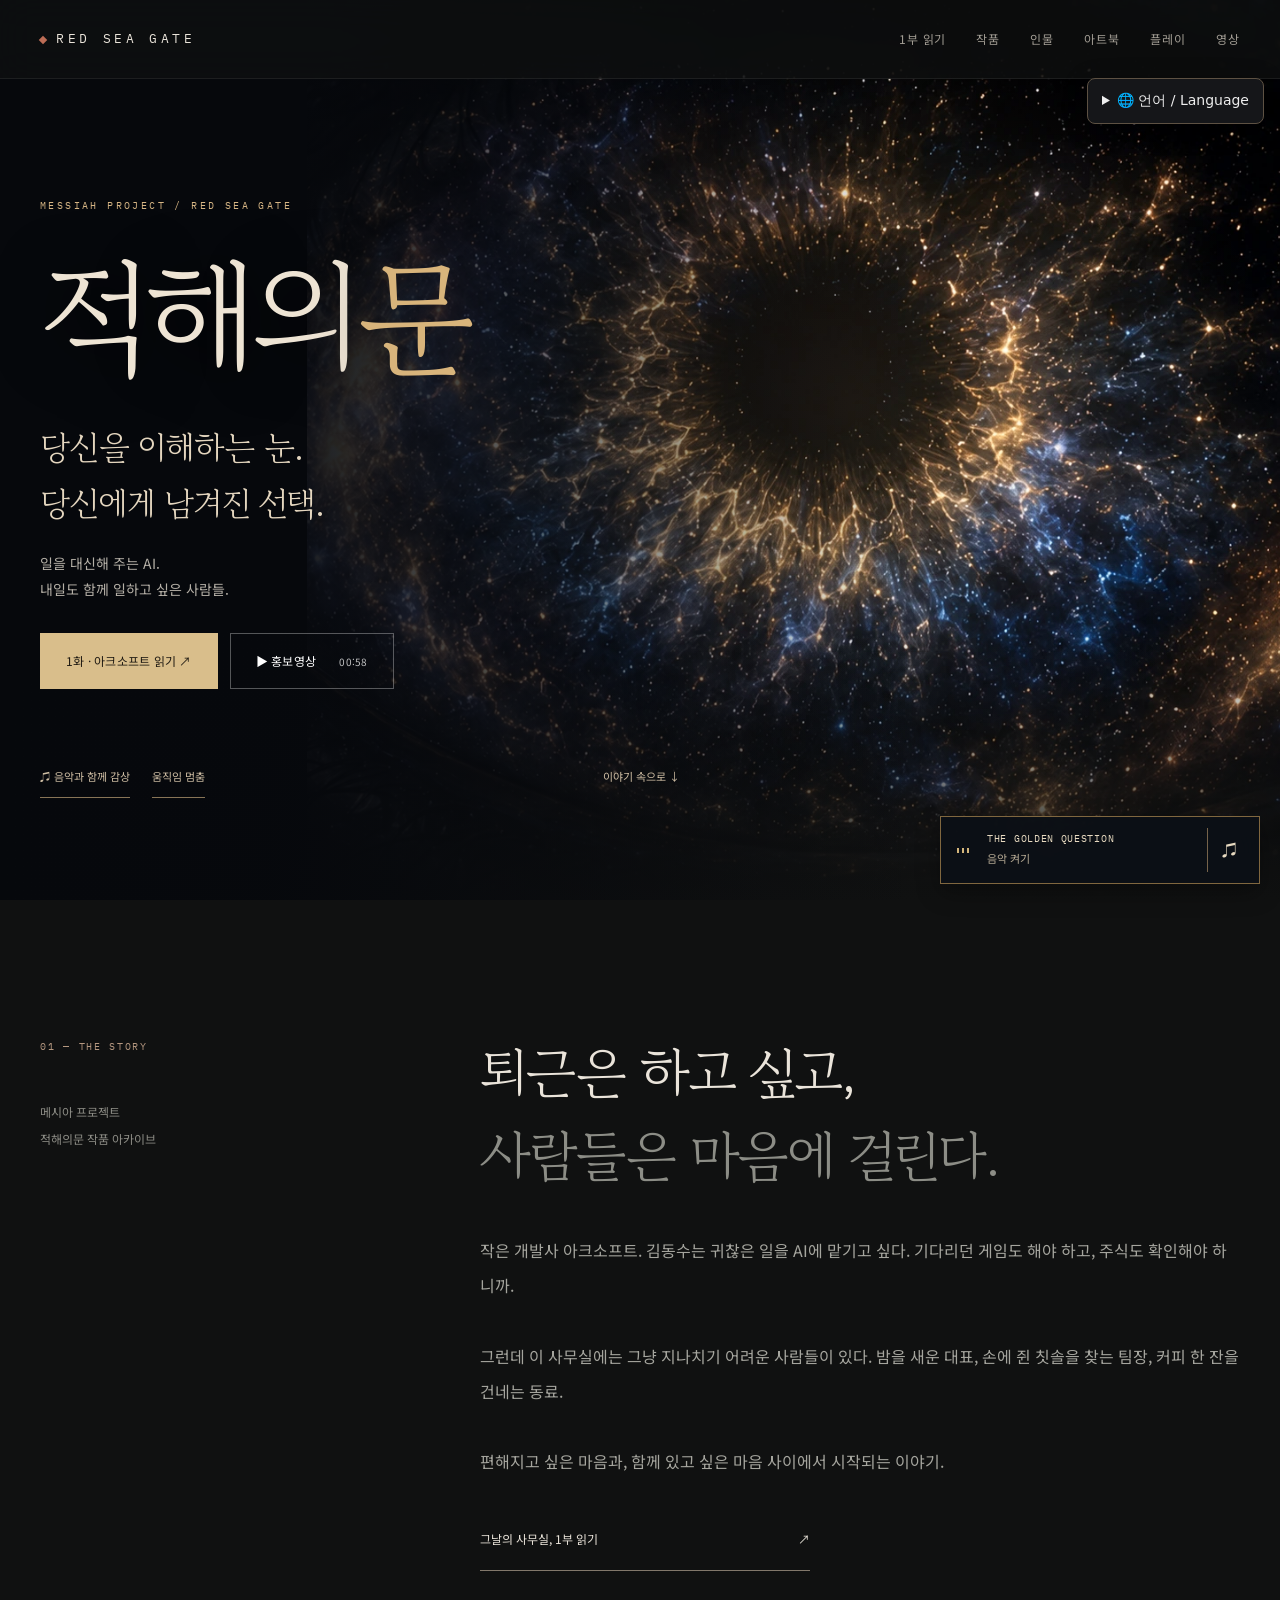
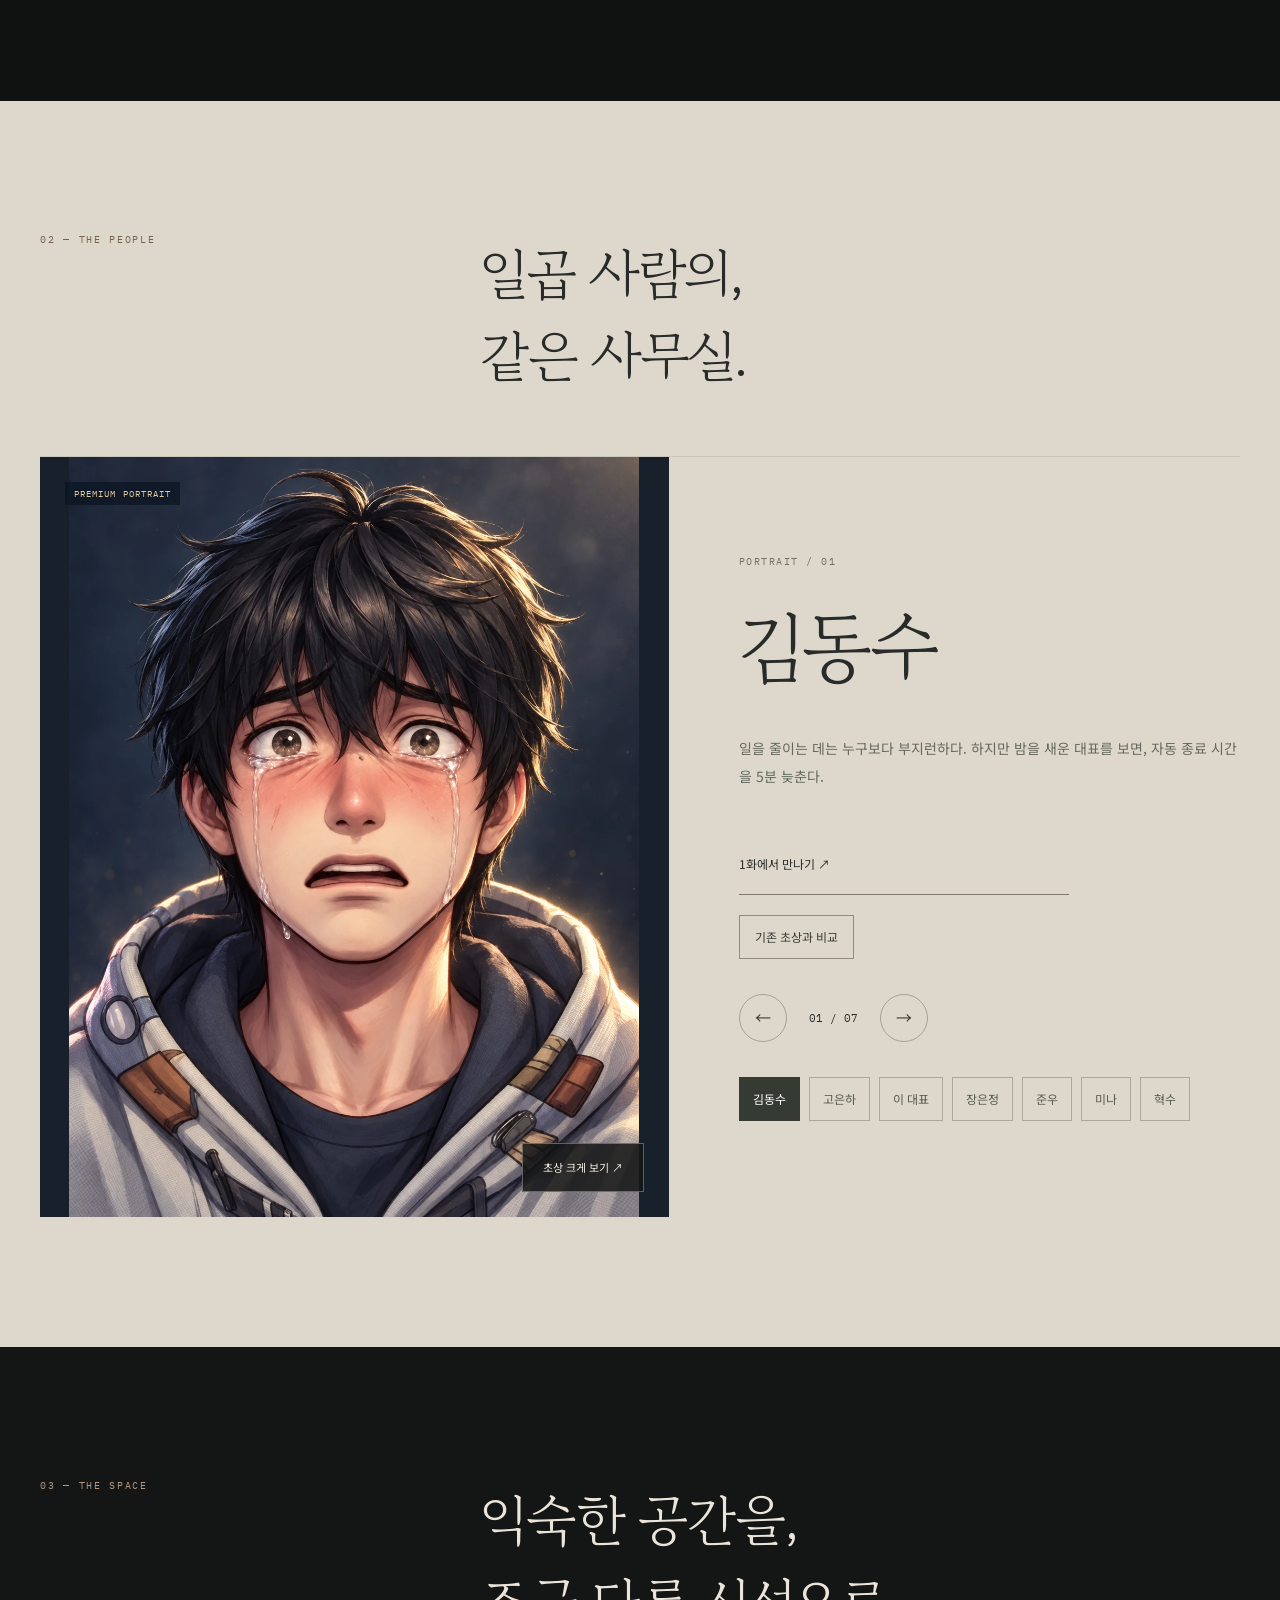
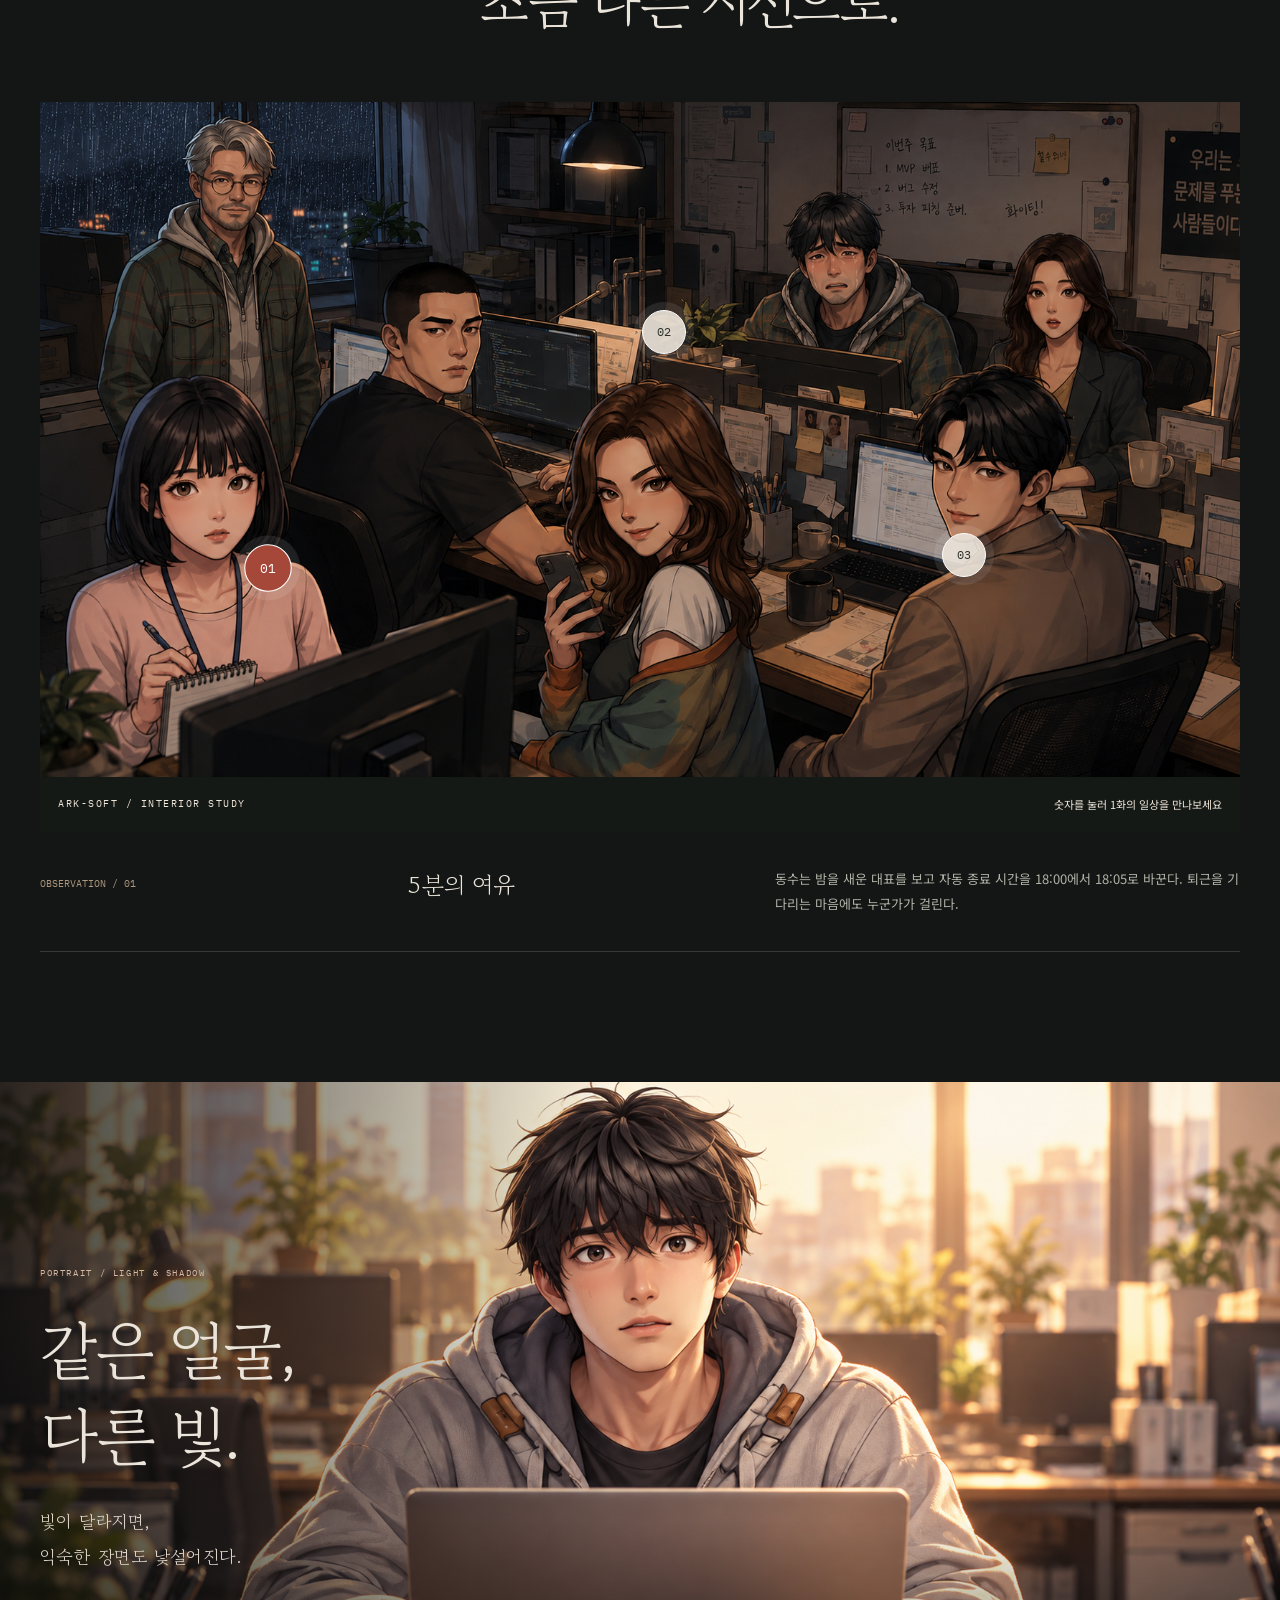
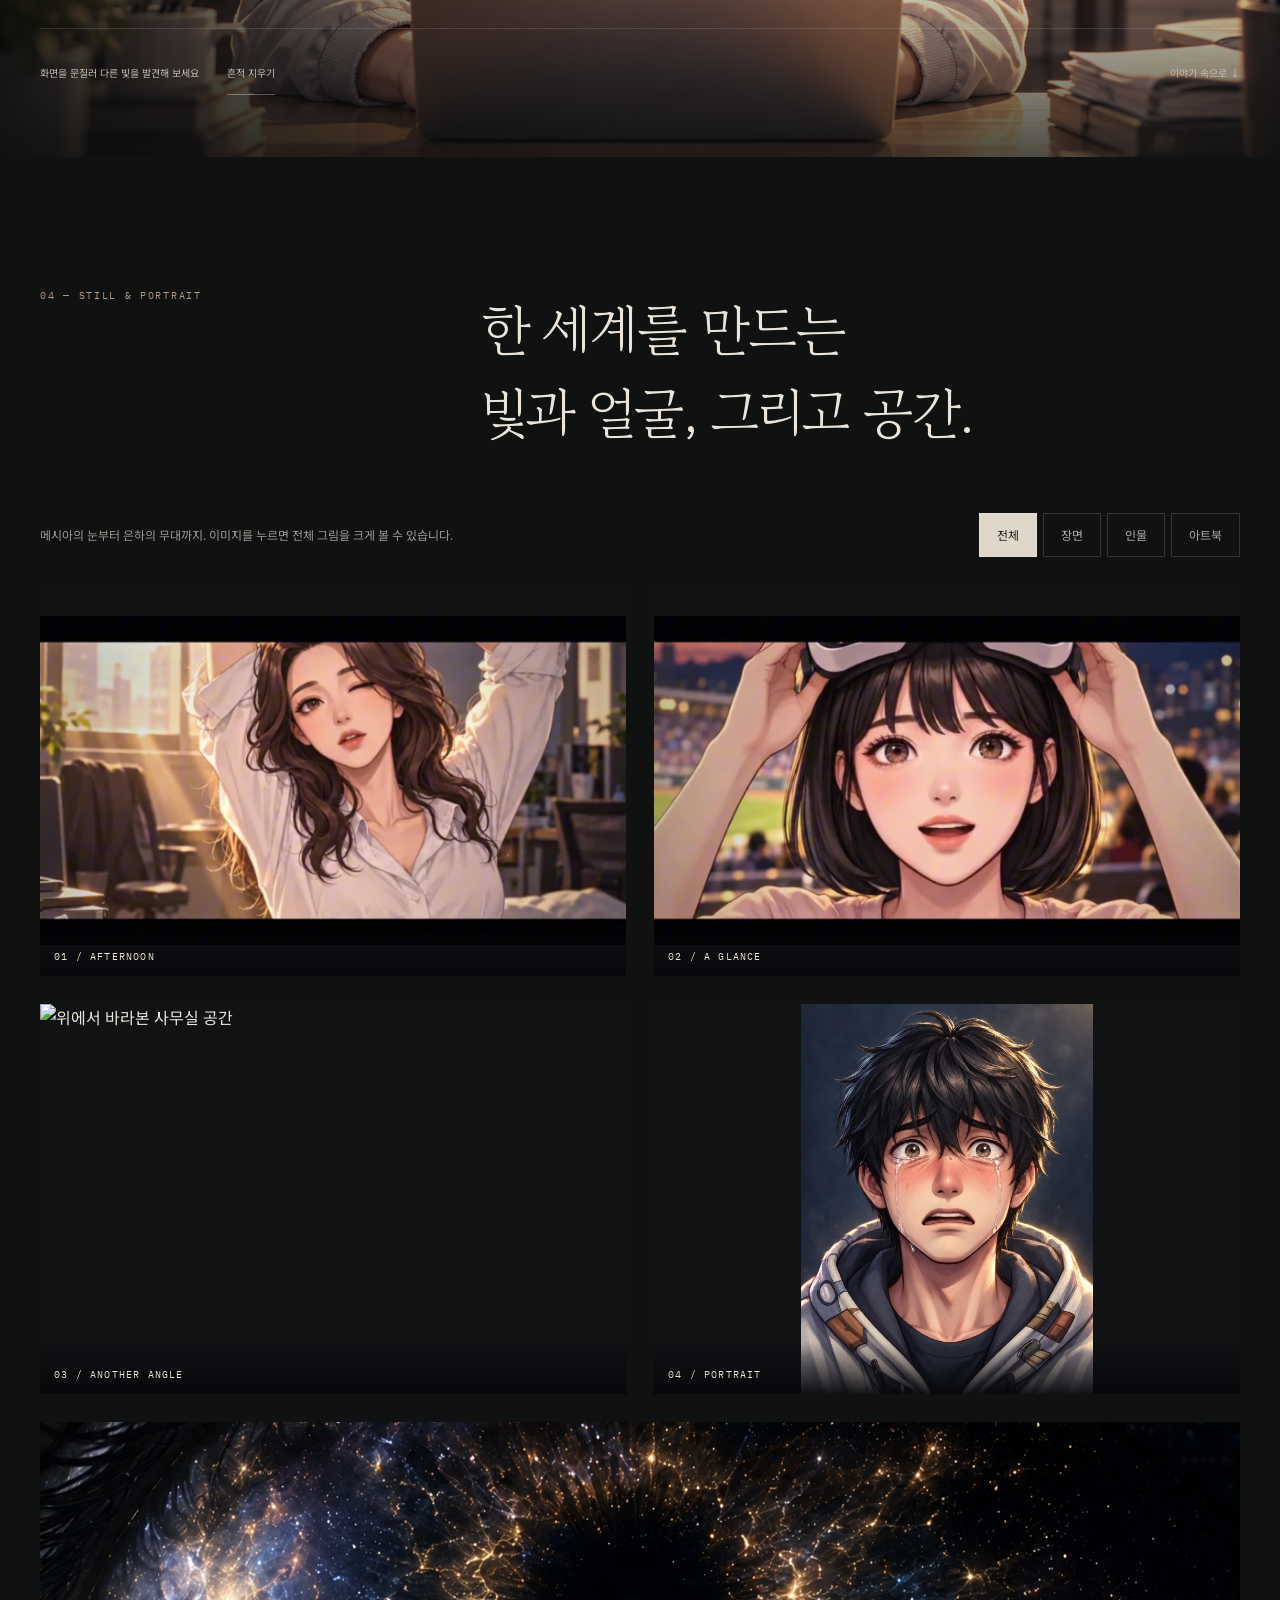
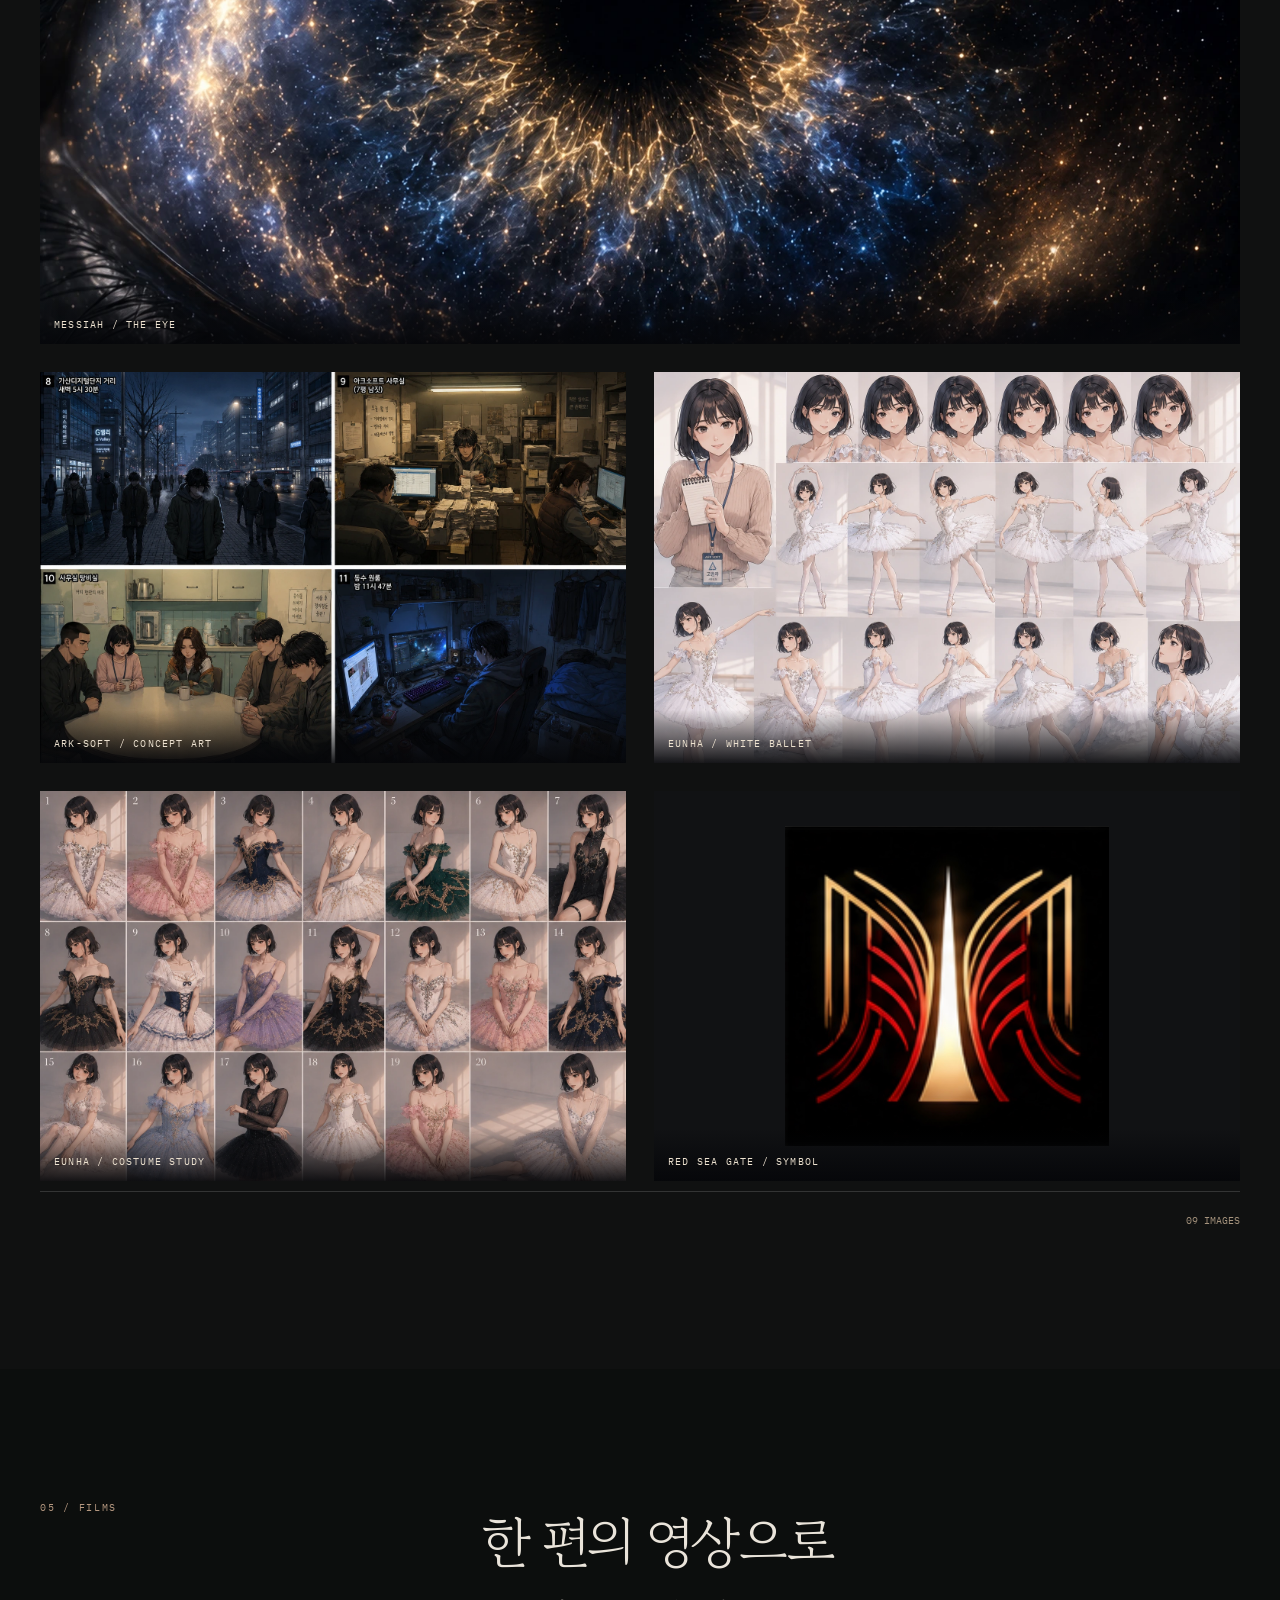
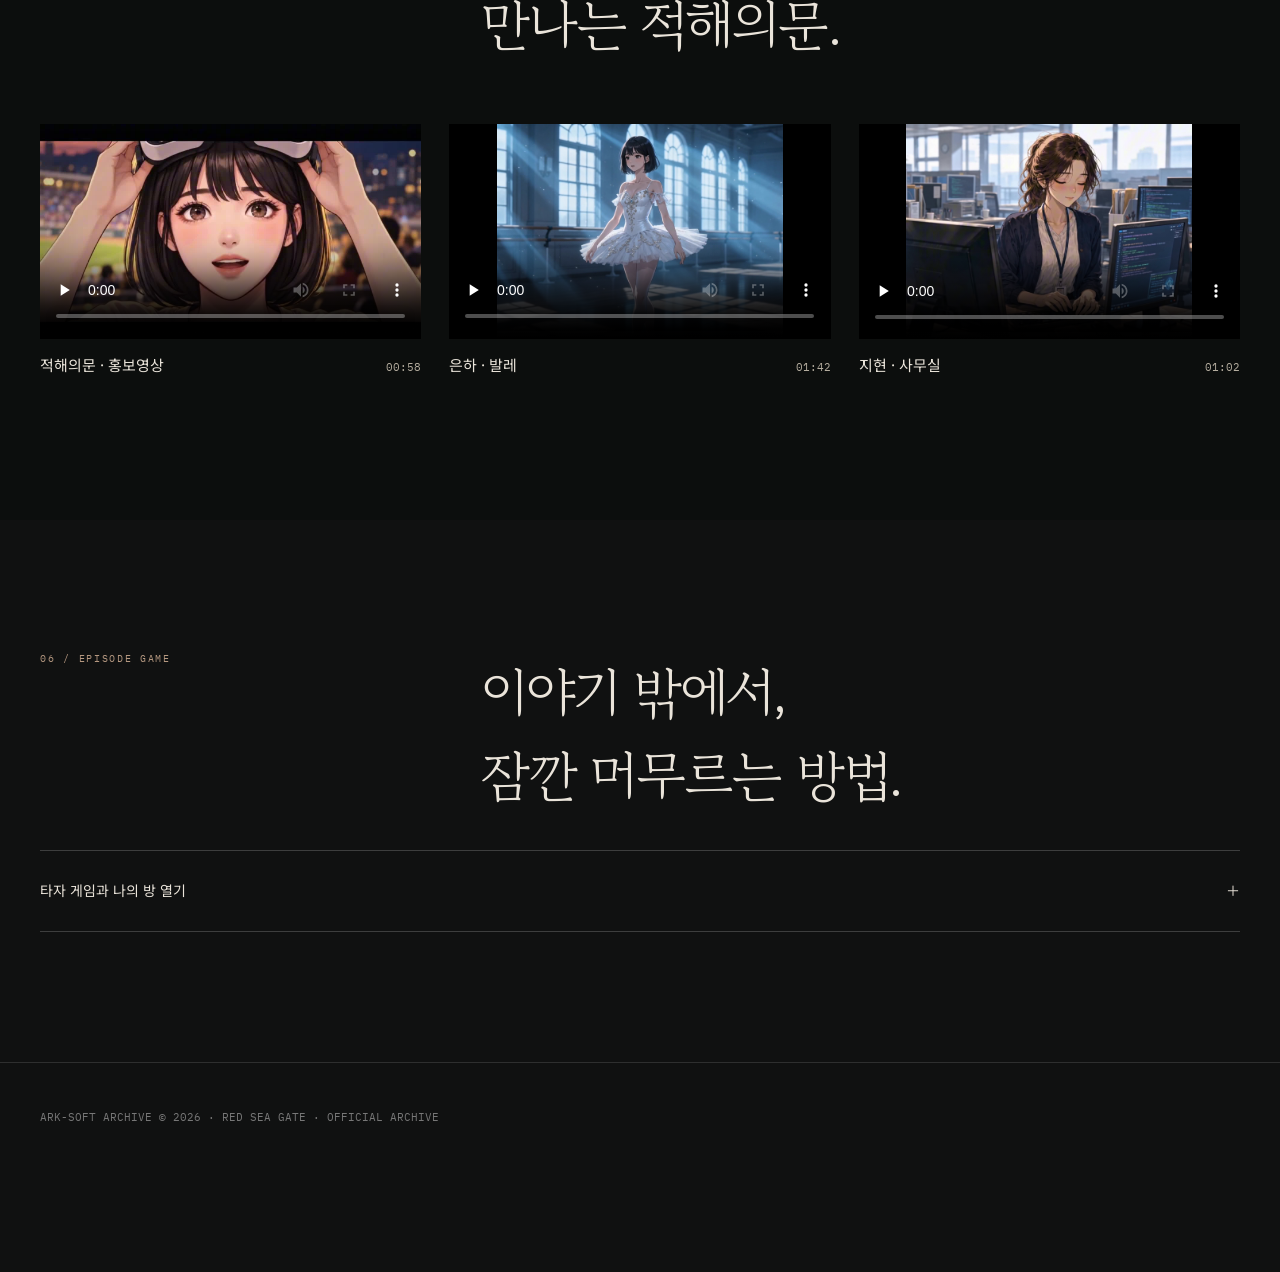
==== commit dd15b1b5: "Add multilingual reading and encrypted scheduled Part I publication" ====
--- a/index.html
+++ b/index.html
@@ -13,13 +13,13 @@
 <link rel="stylesheet" href="upgrade.css?v=3"><link rel="stylesheet" href="editorial.css?v=3">
 <link rel="stylesheet" href="scratch.css?v=2">
 <link rel="stylesheet" href="responsive.css?v=1"><link rel="stylesheet" href="atmosphere.css?v=1">
-</head>
+<link rel="stylesheet" href="serial.css"></head>
 <body><a class="skip-link" href="#story">본문으로 이동</a>
-<nav class="nav"><div class="wrap"><a class="brand mono" href="#top"><i></i>RED SEA GATE</a><div class="links mono"><a href="reader.html">1화 읽기</a><a href="#story">작품</a><a href="#people">인물</a><a href="#gallery">아트북</a><a href="#play">플레이</a><a href="#cinema">영상</a></div></div></nav>
+<nav class="nav"><div class="wrap"><a class="brand mono" href="#top"><i></i>RED SEA GATE</a><div class="links mono"><a href="book.html">1부 읽기</a><a href="#story">작품</a><a href="#people">인물</a><a href="#gallery">아트북</a><a href="#play">플레이</a><a href="#cinema">영상</a></div></div></nav>
 <main id="top">
-<section class="hero messiah-hero" id="messiah" aria-labelledby="messiahTitle"><div class="eye-art" aria-hidden="true"><img src="assets/messiah-eye-original.webp" alt="" fetchpriority="high" width="1547" height="1016"><div class="eye-glow"></div></div><div class="messiah-shade"></div><div class="wrap"><div class="eyebrow mono">MESSIAH PROJECT / RED SEA GATE</div><h1 class="serif" id="messiahTitle">적해의<span>문</span></h1><p class="messiah-question serif">당신을 이해하는 눈.<br>당신에게 남겨진 선택.</p><p class="messiah-intro">일을 대신해 주는 AI.<br>내일도 함께 일하고 싶은 사람들.</p><div class="actions"><a class="btn primary" href="reader.html">1화 · 아크소프트 읽기 ↗</a><button class="btn" data-trailer>▶ 홍보영상 <small>00:58</small></button></div><div class="messiah-bottom"><button id="heroMusic" class="atmosphere-link">♫ 음악과 함께 감상</button><button id="motionToggle" class="atmosphere-link" aria-pressed="true">움직임 멈춤</button><a href="#story">이야기 속으로 ↓</a></div></div></section>
-<section class="section introduction" id="story"><div class="wrap intro-layout"><div><span class="num mono">01 — THE STORY</span><p class="intro-note">메시아 프로젝트<br>적해의문 작품 아카이브</p></div><div><h2>퇴근은 하고 싶고,<br><em>사람들은 마음에 걸린다.</em></h2><p class="intro-text">작은 개발사 아크소프트. 김동수는 귀찮은 일을 AI에 맡기고 싶다. 기다리던 게임도 해야 하고, 주식도 확인해야 하니까.<br><br>그런데 이 사무실에는 그냥 지나치기 어려운 사람들이 있다. 밤을 새운 대표, 손에 쥔 칫솔을 찾는 팀장, 커피 한 잔을 건네는 동료.<br><br>편해지고 싶은 마음과, 함께 있고 싶은 마음 사이에서 시작되는 이야기.</p><a class="text-link" href="reader.html">그날의 사무실, 1화 읽기 <span>↗</span></a></div></div></section>
-<section class="section cast-section" id="people"><div class="wrap"><div class="section-head"><span class="num mono">02 — THE PEOPLE</span><h2>일곱 사람의,<br>같은 사무실.</h2></div><div class="cast-stage"><div class="cast-image"><img id="castPortrait" src="assets/portraits/dongsu-v2.webp" srcset="assets/portraits/dongsu-v2-640.webp 640w, assets/portraits/dongsu-v2.webp 1086w" sizes="(max-width:600px) calc(100vw - 32px), 50vw" width="1086" height="1448" alt="김동수"><span class="cast-watermark" id="portraitVersion">PREMIUM PORTRAIT</span><button class="cast-expand" id="castExpand">초상 크게 보기 ↗</button></div><div class="cast-description"><span class="mono" id="castNumber">PORTRAIT / 01</span><h3 id="castName">김동수</h3><p id="castBio">일을 줄이는 데는 누구보다 부지런하다. 하지만 밤을 새운 대표를 보면, 자동 종료 시간을 5분 늦춘다.</p><a class="text-link" href="reader.html">1화에서 만나기 ↗</a><button class="portrait-compare" id="portraitCompare" aria-pressed="false">기존 초상과 비교</button><div class="cast-controls"><button id="castPrev" aria-label="이전 인물">←</button><span id="castCount" class="mono" aria-live="polite">01 / 07</span><button id="castNext" aria-label="다음 인물">→</button></div><div id="castChoices" class="cast-choices" aria-label="등장인물 선택"></div></div></div><div class="characters" id="characters" hidden></div></div></section>
+<section class="hero messiah-hero" id="messiah" aria-labelledby="messiahTitle"><div class="eye-art" aria-hidden="true"><img src="assets/messiah-eye-original.webp" alt="" fetchpriority="high" width="1547" height="1016"><div class="eye-glow"></div></div><div class="messiah-shade"></div><div class="wrap"><div class="eyebrow mono">MESSIAH PROJECT / RED SEA GATE</div><h1 class="serif" id="messiahTitle">적해의<span>문</span></h1><p class="messiah-question serif">당신을 이해하는 눈.<br>당신에게 남겨진 선택.</p><p class="messiah-intro">일을 대신해 주는 AI.<br>내일도 함께 일하고 싶은 사람들.</p><div class="actions"><a class="btn primary" href="book.html">1화 · 아크소프트 읽기 ↗</a><button class="btn" data-trailer>▶ 홍보영상 <small>00:58</small></button></div><div class="messiah-bottom"><button id="heroMusic" class="atmosphere-link">♫ 음악과 함께 감상</button><button id="motionToggle" class="atmosphere-link" aria-pressed="true">움직임 멈춤</button><a href="#story">이야기 속으로 ↓</a></div></div></section>
+<section class="section introduction" id="story"><div class="wrap intro-layout"><div><span class="num mono">01 — THE STORY</span><p class="intro-note">메시아 프로젝트<br>적해의문 작품 아카이브</p></div><div><h2>퇴근은 하고 싶고,<br><em>사람들은 마음에 걸린다.</em></h2><p class="intro-text">작은 개발사 아크소프트. 김동수는 귀찮은 일을 AI에 맡기고 싶다. 기다리던 게임도 해야 하고, 주식도 확인해야 하니까.<br><br>그런데 이 사무실에는 그냥 지나치기 어려운 사람들이 있다. 밤을 새운 대표, 손에 쥔 칫솔을 찾는 팀장, 커피 한 잔을 건네는 동료.<br><br>편해지고 싶은 마음과, 함께 있고 싶은 마음 사이에서 시작되는 이야기.</p><a class="text-link" href="book.html">그날의 사무실, 1부 읽기 <span>↗</span></a></div></div></section>
+<section class="section cast-section" id="people"><div class="wrap"><div class="section-head"><span class="num mono">02 — THE PEOPLE</span><h2>일곱 사람의,<br>같은 사무실.</h2></div><div class="cast-stage"><div class="cast-image"><img id="castPortrait" src="assets/portraits/dongsu-v2.webp" srcset="assets/portraits/dongsu-v2-640.webp 640w, assets/portraits/dongsu-v2.webp 1086w" sizes="(max-width:600px) calc(100vw - 32px), 50vw" width="1086" height="1448" alt="김동수"><span class="cast-watermark" id="portraitVersion">PREMIUM PORTRAIT</span><button class="cast-expand" id="castExpand">초상 크게 보기 ↗</button></div><div class="cast-description"><span class="mono" id="castNumber">PORTRAIT / 01</span><h3 id="castName">김동수</h3><p id="castBio">일을 줄이는 데는 누구보다 부지런하다. 하지만 밤을 새운 대표를 보면, 자동 종료 시간을 5분 늦춘다.</p><a class="text-link" href="book.html">1화에서 만나기 ↗</a><button class="portrait-compare" id="portraitCompare" aria-pressed="false">기존 초상과 비교</button><div class="cast-controls"><button id="castPrev" aria-label="이전 인물">←</button><span id="castCount" class="mono" aria-live="polite">01 / 07</span><button id="castNext" aria-label="다음 인물">→</button></div><div id="castChoices" class="cast-choices" aria-label="등장인물 선택"></div></div></div><div class="characters" id="characters" hidden></div></div></section>
 <section class="world-section" id="world"><div class="wrap"><div class="section-head"><span class="num mono">03 — THE SPACE</span><h2>익숙한 공간을,<br>조금 다른 시선으로.</h2></div><div class="world-stage"><div class="world-image"><img src="assets/office.png" alt="아크소프트 사무실의 단체 장면" loading="lazy"><button class="hotspot" style="left:19%;top:69%" data-clue="0" aria-label="책상 살펴보기">01</button><button class="hotspot" style="left:52%;top:34%" data-clue="1" aria-label="사무실 안쪽 살펴보기">02</button><button class="hotspot" style="left:77%;top:67%" data-clue="2" aria-label="사람들의 시선 살펴보기">03</button></div><div class="world-caption"><span class="mono">ARK-SOFT / INTERIOR STUDY</span><span>숫자를 눌러 1화의 일상을 만나보세요</span></div></div><div class="clue-reading" aria-live="polite"><span class="mono" id="clueNumber">OBSERVATION / 01</span><h3 id="clueTitle">5분의 여유</h3><p id="clueText">동수는 밤을 새운 대표를 보고 자동 종료 시간을 18:00에서 18:05로 바꾼다. 퇴근을 기다리는 마음에도 누군가가 걸린다.</p></div></div></section>
 <section class="hero scratch-hero portrait-experience" id="portraitExperience" aria-label="김동수의 사무실, 문질러 살펴보는 장면"><div class="scratch-surface" id="scratchSurface"><img class="scratch-under" id="scratchUnder" src="assets/dongsu-hidden-v1.png" alt="같은 사무실에 다른 빛이 비치는 장면" aria-hidden="true"><img class="scratch-fallback" id="scratchFallback" src="assets/dongsu-day-v1.png" alt="노트북 앞에 앉은 김동수의 입체 일러스트" loading="lazy"><canvas id="scratchCanvas" aria-hidden="true"></canvas></div><div class="hero-shade"></div><div class="wrap"><div class="eyebrow mono">PORTRAIT / LIGHT &amp; SHADOW</div><h2 class="serif">같은 얼굴,<br>다른 빛.</h2><p class="hero-copy serif">빛이 달라지면,<br>익숙한 장면도 낯설어진다.</p><div class="hero-bottom"><span id="scratchHint">화면을 문질러 다른 빛을 발견해 보세요</span><button id="scratchTouchToggle" class="film-toggle touch-toggle" aria-pressed="false">문질러 보기</button><button id="scratchReset" class="film-toggle">흔적 지우기</button><a href="#story">이야기 속으로 ↓</a></div></div><p class="scratch-status" id="scratchStatus" role="status"></p></section><section class="section art-section" id="gallery"><div class="wrap"><div class="section-head"><span class="num mono">04 — STILL &amp; PORTRAIT</span><h2>한 세계를 만드는<br>빛과 얼굴, 그리고 공간.</h2></div><div class="art-toolbar"><p>메시아의 눈부터 은하의 무대까지. 이미지를 누르면 전체 그림을 크게 볼 수 있습니다.</p><div aria-label="갤러리 분류"><button class="filter active" data-filter="all" aria-pressed="true">전체</button><button class="filter" data-filter="scene" aria-pressed="false">장면</button><button class="filter" data-filter="portrait" aria-pressed="false">인물</button><button class="filter" data-filter="art" aria-pressed="false">아트북</button></div></div><div class="gallery curated-gallery">
 <figure class="shot" data-category="scene"><img loading="lazy" src="assets/film-still-08.jpg" alt="햇빛이 드는 사무실의 한 장면"><span>01 / AFTERNOON</span></figure><figure class="shot" data-category="portrait"><img loading="lazy" src="assets/film-still-16.jpg" alt="홍보영상 속 고은하의 표정"><span>02 / A GLANCE</span></figure><figure class="shot" data-category="scene"><img loading="lazy" src="assets/minihome.png" alt="위에서 바라본 사무실 공간"><span>03 / ANOTHER ANGLE</span></figure><figure class="shot" data-category="portrait"><img loading="lazy" src="assets/portraits/dongsu-v2.webp" data-full="assets/portraits/dongsu-v2.png" alt="김동수 · 새 초상"><span>04 / PORTRAIT</span></figure><figure class="shot" data-category="art"><img loading="lazy" decoding="async" src="assets/messiah-eye-original.webp" data-full="assets/messiah-eye-original.png" alt="메시아 · 눈동자"><span>MESSIAH / THE EYE</span></figure><figure class="shot" data-category="scene"><img loading="lazy" decoding="async" src="assets/office-concept-original.webp" data-full="assets/office-concept-original.png" alt="아크소프트 · 사무실과 일상의 콘셉트 아트"><span>ARK-SOFT / CONCEPT ART</span></figure><figure class="shot" data-category="art"><img loading="lazy" decoding="async" src="assets/eunha-white-ballet.webp" data-full="assets/eunha-white-ballet.png" alt="은하 · 화이트 발레 아트북"><span>EUNHA / WHITE BALLET</span></figure><figure class="shot" data-category="art"><img loading="lazy" decoding="async" src="assets/eunha-costume-study.webp" data-full="assets/eunha-costume-study.png" alt="은하 · 무대 의상 연구"><span>EUNHA / COSTUME STUDY</span></figure><figure class="shot" data-category="art"><img loading="lazy" decoding="async" src="assets/red-sea-symbol.png" data-full="assets/red-sea-symbol.png" alt="적해의문 · 심벌"><span>RED SEA GATE / SYMBOL</span></figure></div><p class="gallery-count mono" id="galleryCount" aria-live="polite">09 IMAGES</p></div></section>
@@ -34,4 +34,4 @@
 
 // episode stages and pause control
 const pauseButton=document.querySelector('#gamePause');
-pauseButton.onclick=()=>{if(life<=0||(!active.length&&!running))return;if(running){running=false;cancelAnimationFrame(raf);pauseButton.textContent='게임 계속';}else{running=true;last=performance.now();raf=requestAnimationFrame(loop);pauseButton.textContent='게임 멈춤';gameInput.focus();}};</script><dialog id="trailerDialog" aria-labelledby="trailerTitle"><div class="dialog-bar"><h2 id="trailerTitle">적해의문 · 공식 홍보영상</h2><button data-close aria-label="영상 닫기">닫기 ✕</button></div><video id="fullFilm" controls playsinline preload="none" poster="assets/promotion-poster.jpg"><source src="media/promotion.mp4" type="video/mp4"></video><p id="videoStatus" role="status"></p></dialog><dialog id="artDialog" aria-labelledby="artTitle"><div class="dialog-bar"><h2 id="artTitle">작품 보기</h2><button data-close aria-label="작품 닫기">닫기 ✕</button></div><img id="largeArt" alt=""></dialog><script src="upgrade.js?v=3"></script><script src="editorial.js?v=5"></script><script src="scratch.js?v=2"></script><script src="atmosphere.js?v=1"></script></body></html>
+pauseButton.onclick=()=>{if(life<=0||(!active.length&&!running))return;if(running){running=false;cancelAnimationFrame(raf);pauseButton.textContent='게임 계속';}else{running=true;last=performance.now();raf=requestAnimationFrame(loop);pauseButton.textContent='게임 멈춤';gameInput.focus();}};</script><dialog id="trailerDialog" aria-labelledby="trailerTitle"><div class="dialog-bar"><h2 id="trailerTitle">적해의문 · 공식 홍보영상</h2><button data-close aria-label="영상 닫기">닫기 ✕</button></div><video id="fullFilm" controls playsinline preload="none" poster="assets/promotion-poster.jpg"><source src="media/promotion.mp4" type="video/mp4"></video><p id="videoStatus" role="status"></p></dialog><dialog id="artDialog" aria-labelledby="artTitle"><div class="dialog-bar"><h2 id="artTitle">작품 보기</h2><button data-close aria-label="작품 닫기">닫기 ✕</button></div><img id="largeArt" alt=""></dialog><script src="upgrade.js?v=3"></script><script src="editorial.js?v=5"></script><script src="scratch.js?v=2"></script><script src="atmosphere.js?v=1"></script><script src="languages.js" defer></script></body></html>
--- a/serial.css
+++ b/serial.css
@@ -0,0 +1 @@
+.language-panel{position:fixed;right:16px;top:78px;z-index:1001;font:14px/1.6 system-ui;color:#eee;background:#151619;border:1px solid #5d5143;border-radius:8px;max-width:calc(100vw - 32px);box-shadow:0 5px 25px #0005}.language-panel summary{padding:10px 14px;cursor:pointer;min-height:44px}.language-content{width:290px;padding:0 16px 16px}.language-content label{display:block}.language-content select{width:100%;padding:10px;margin:8px 0;background:#fff;color:#111}.language-content p{font-size:12px;color:#ccc}.language-content a{color:#e9c38b}.language-content #google_translate_element{margin:8px 0}.serial-page{background:#0e1013;color:#eee7dc;font:16px/1.7 system-ui;margin:0}.serial-page main{max-width:900px;margin:auto;padding:100px 24px}.serial-page a{color:inherit}.serial-page h1{font:400 clamp(32px,6vw,64px)/1.2 Georgia,serif}.serial-eyebrow{color:#d6a95f;font-size:12px;letter-spacing:.16em}.serial-note{color:#bbb3a6;max-width:650px}.episode-list{list-style:none;padding:0;margin-top:40px}.episode-list li{border-top:1px solid #393735;padding:20px 0;display:flex;justify-content:space-between;gap:16px;align-items:center}.episode-list small{display:block;color:#c5b9a5}.episode-list a,.episode-list button{border:1px solid #8a7150;border-radius:4px;padding:10px 16px;white-space:nowrap;text-decoration:none;background:transparent;color:inherit;font:inherit}.episode-list button:disabled{opacity:.65}.serial-status{padding:18px;border-left:2px solid #d6a95f;background:#ffffff07}.chapter-navigation{display:flex;justify-content:space-between;gap:14px;margin:40px 0}.chapter-navigation a{padding:10px;border:1px solid var(--line)}#chapter[aria-busy=true]{min-height:240px}#chapter p{white-space:pre-wrap}#chapter hr{border:0;border-top:1px solid var(--line);margin:48px 0}.reader-nav{padding-right:24px}body[data-reader=true] .language-panel{top:78px}@media(max-width:600px){.episode-list li{align-items:flex-start}.episode-list a,.episode-list button{font-size:13px;padding:9px}.language-panel{right:12px;top:76px}.serial-page main{padding-top:140px}}
